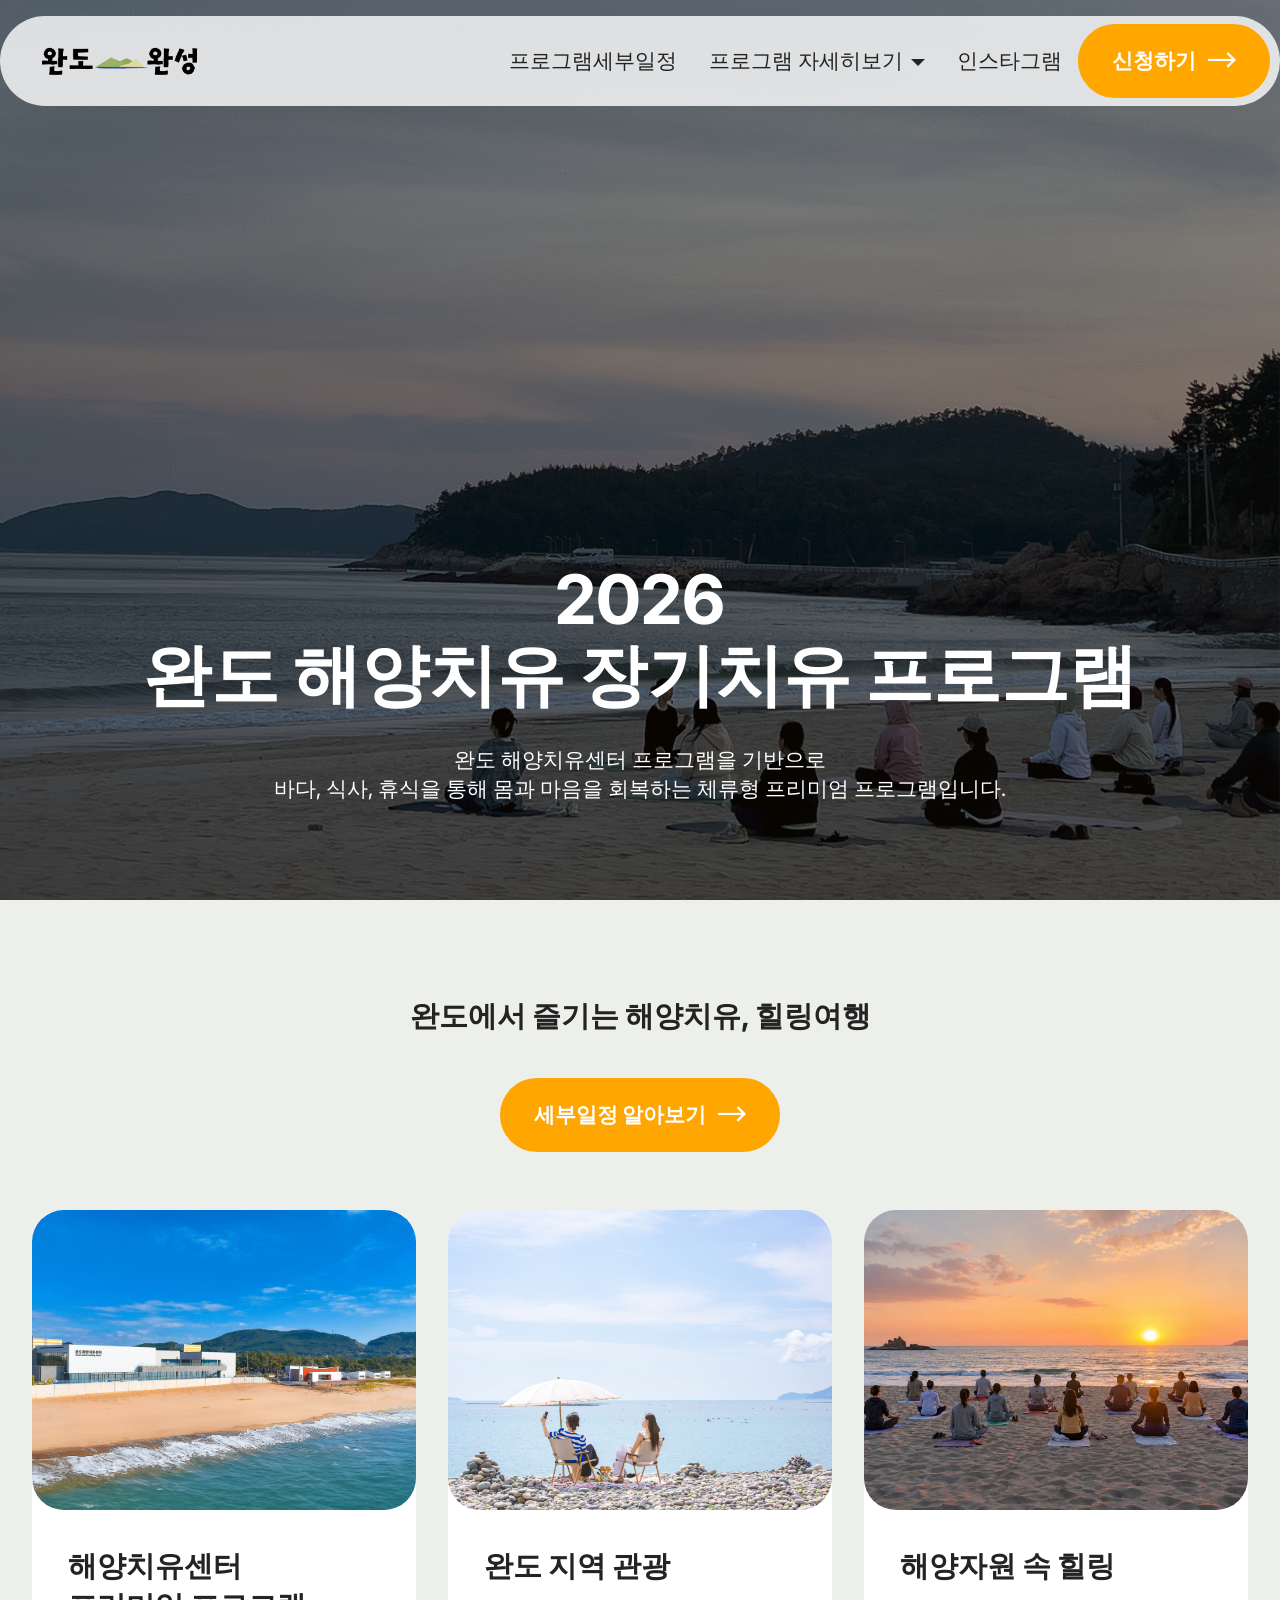
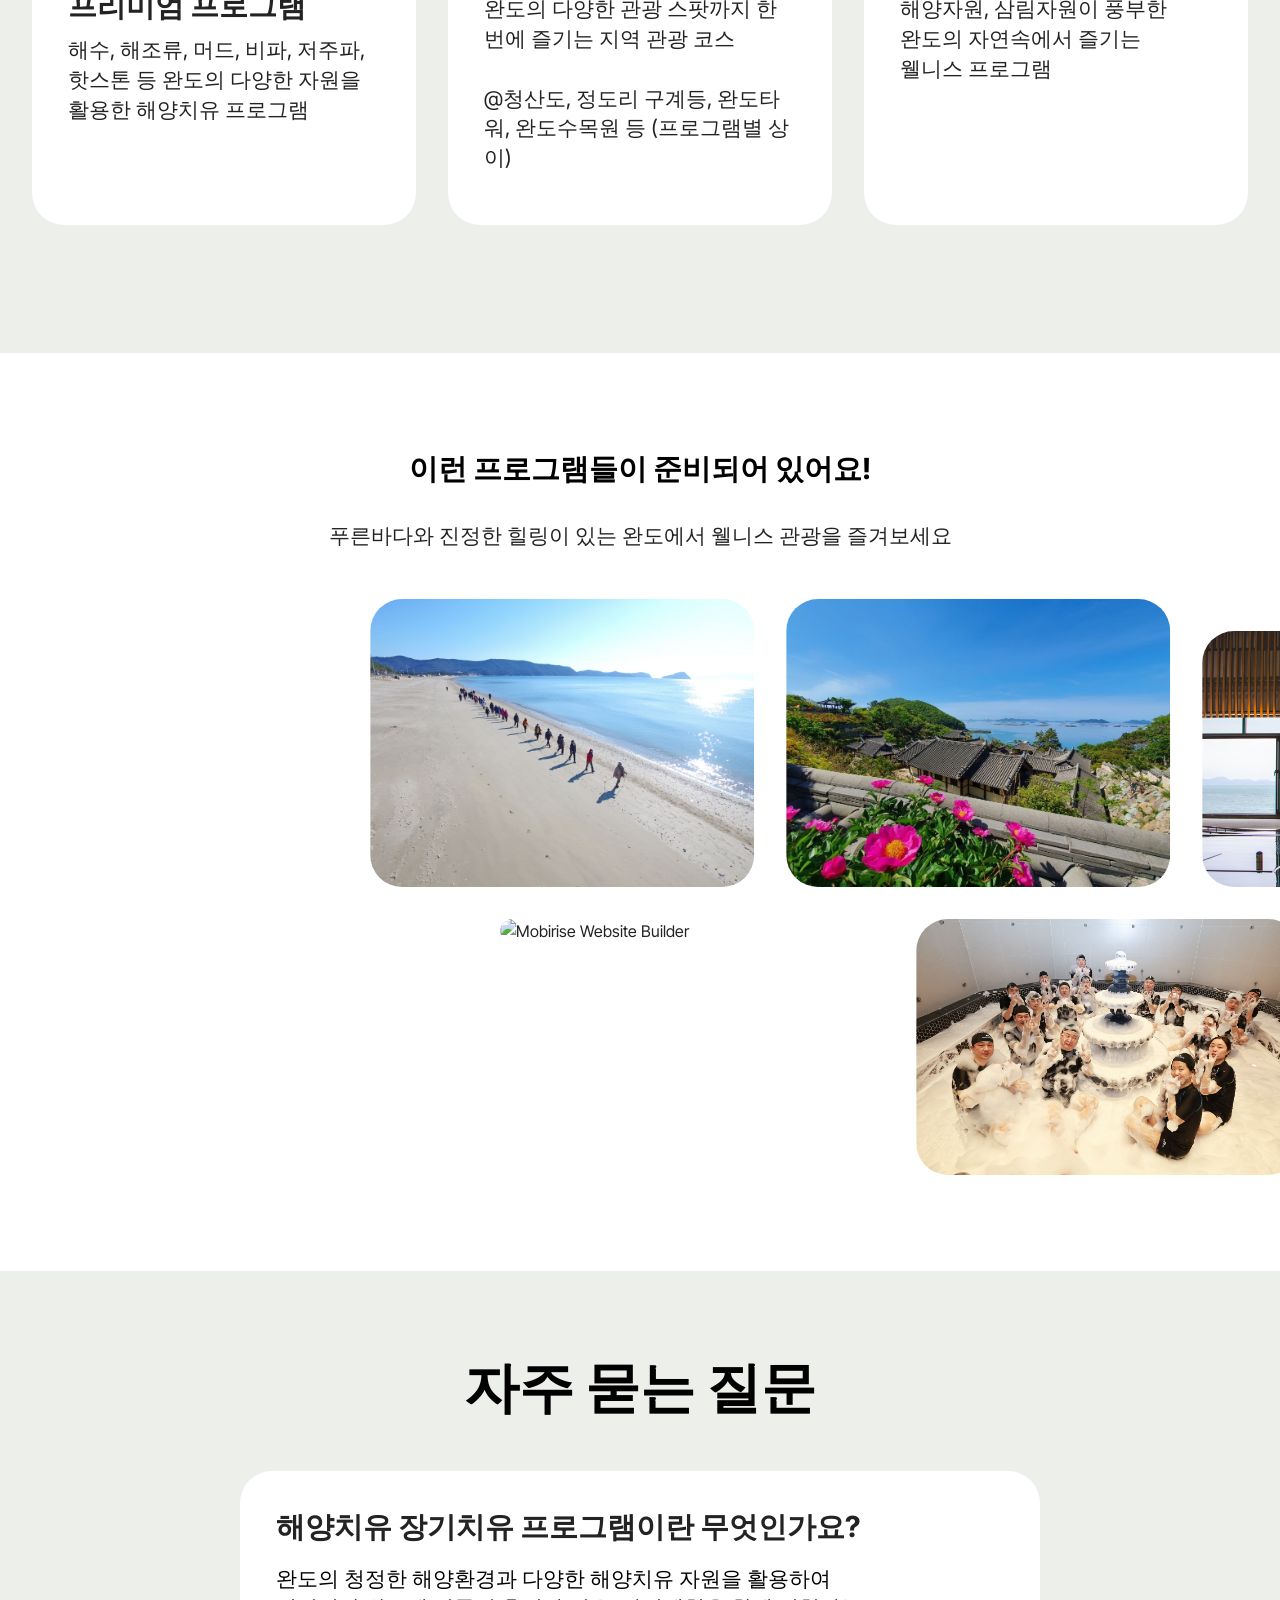
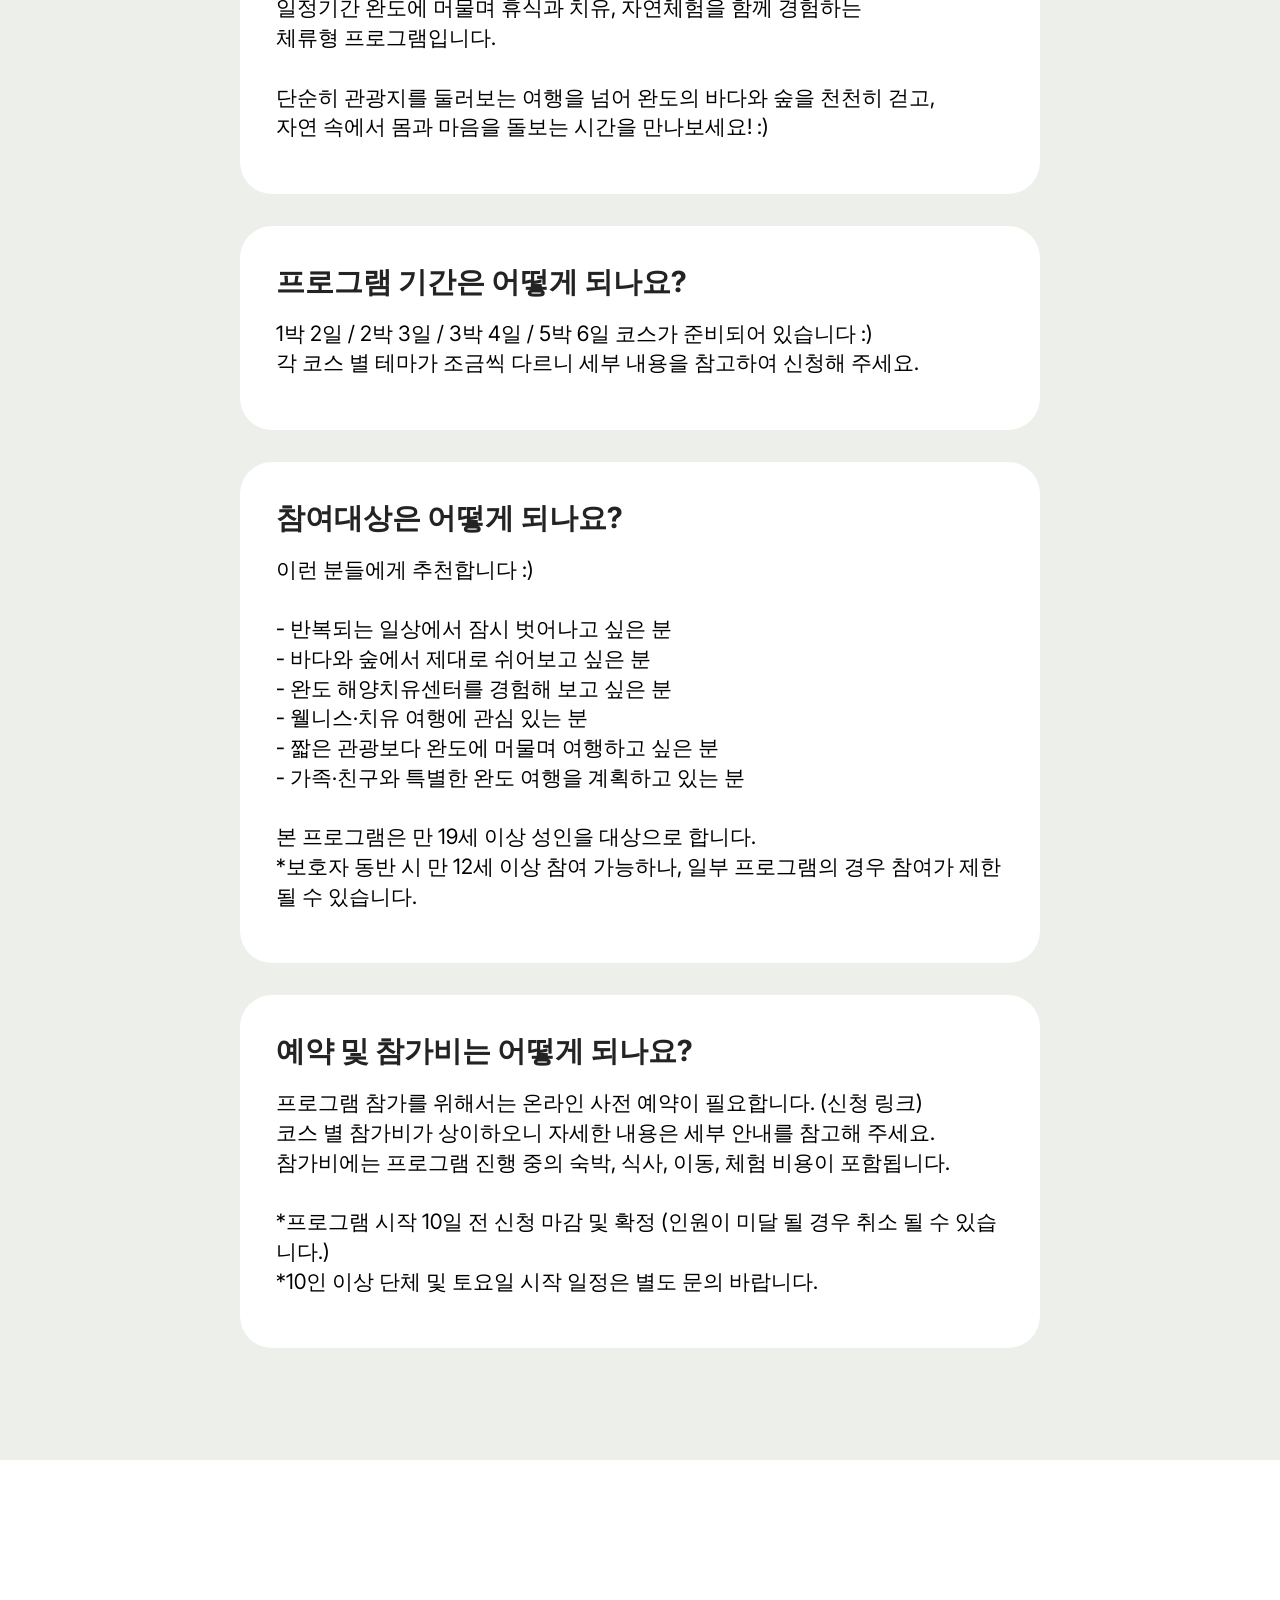
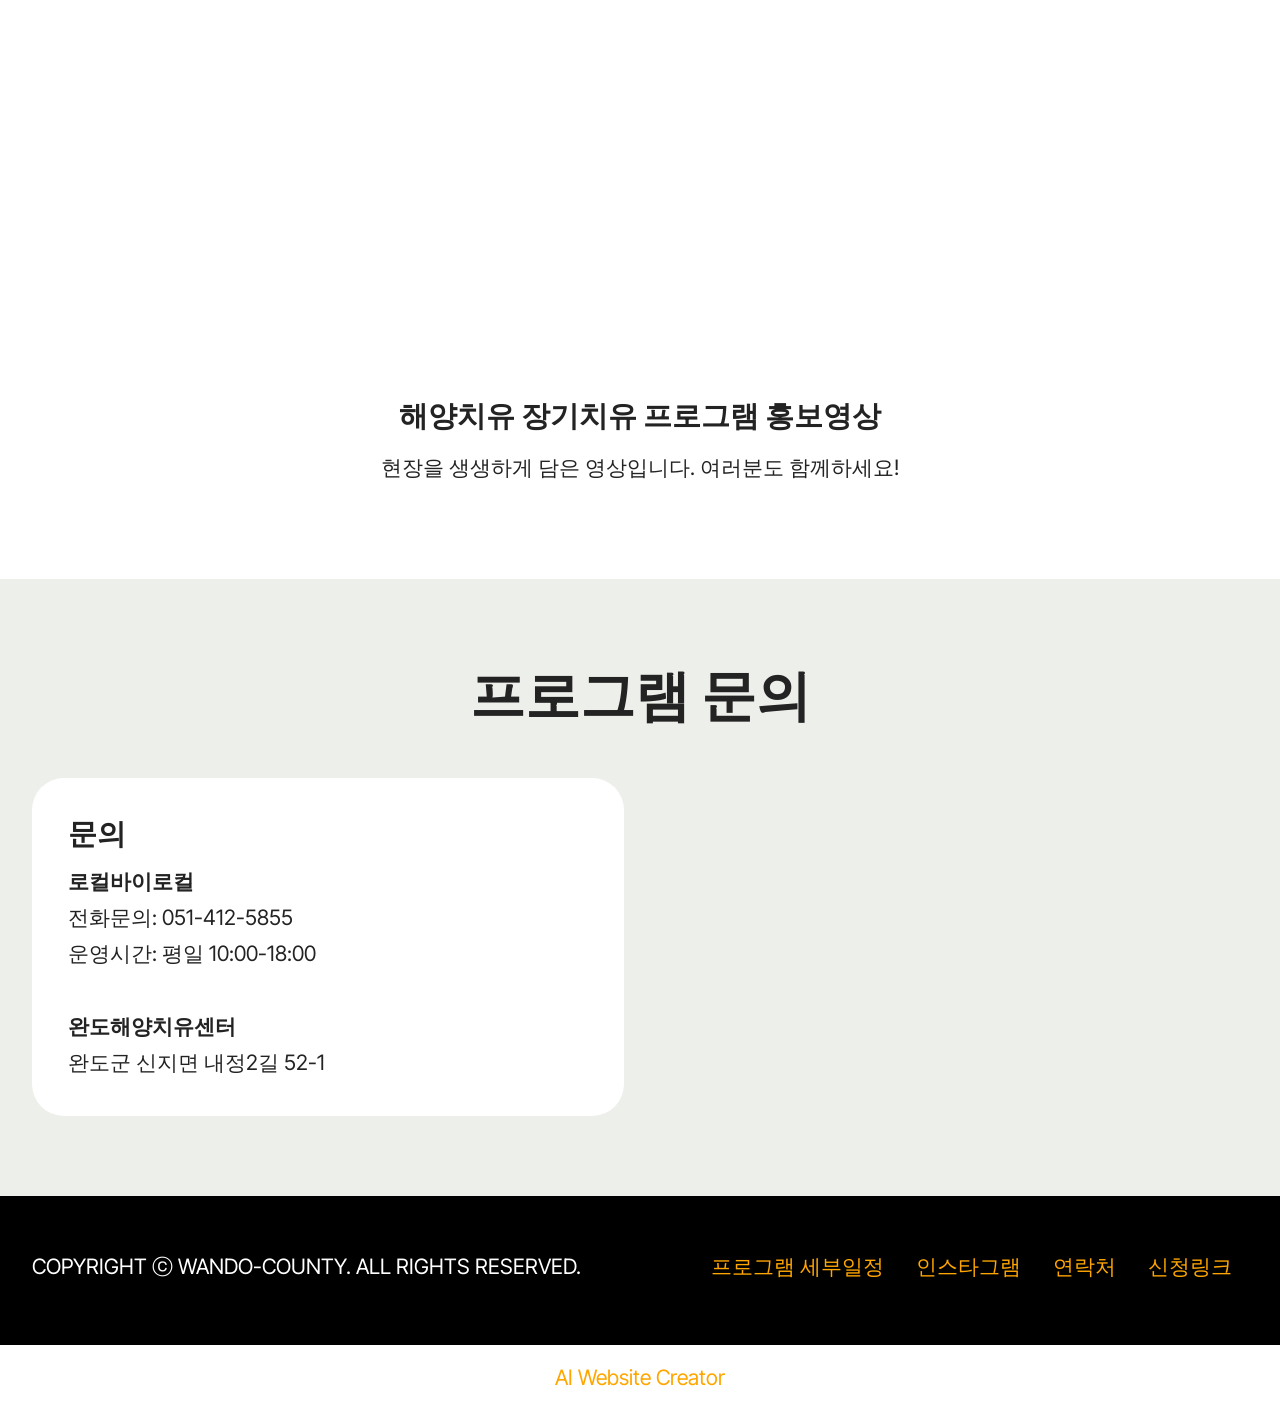
==== index.html @ 07e989cf "ver6_0914 analytics_02" ====
<!DOCTYPE html>
<html  >
<head>
  <!-- Site made with Mobirise Website Builder v6.1.12, https://mobirise.com -->
  <meta charset="UTF-8">
  <meta http-equiv="X-UA-Compatible" content="IE=edge">
  <meta name="generator" content="Mobirise v6.1.12, mobirise.com">
  <meta name="viewport" content="width=device-width, initial-scale=1, minimum-scale=1">
  <link rel="shortcut icon" href="assets/images/4.png" type="image/x-icon">
  <meta name="description" content="">
  
  
  <title>2026 완도 해양치유 장기치유 프로그램</title>
  <link rel="stylesheet" href="assets/web/assets/mobirise-icons2/mobirise2.css">
  <link rel="stylesheet" href="assets/bootstrap/css/bootstrap.min.css">
  <link rel="stylesheet" href="assets/parallax/jarallax.css">
  <link rel="stylesheet" href="assets/dropdown/css/style.css">
  <link rel="stylesheet" href="assets/theme/css/style.css">
  <link rel="preload" href="https://fonts.googleapis.com/css?family=Inter+Tight:100,200,300,400,500,600,700,800,900,100i,200i,300i,400i,500i,600i,700i,800i,900i&display=swap" as="style" onload="this.onload=null;this.rel='stylesheet'">
  <noscript><link rel="stylesheet" href="https://fonts.googleapis.com/css?family=Inter+Tight:100,200,300,400,500,600,700,800,900,100i,200i,300i,400i,500i,600i,700i,800i,900i&display=swap"></noscript>
  <link rel="preload" as="style" href="assets/mobirise/css/mbr-additional.css?v=n8rTBZ"><link rel="stylesheet" href="assets/mobirise/css/mbr-additional.css?v=n8rTBZ" type="text/css">

  
  
  
</head>
<body>

<!-- Analytics -->
<!-- Google tag (gtag.js) -->
<script async src="https://www.googletagmanager.com/gtag/js?id=G-3G2KVG9FHQ"></script>
<script>
  window.dataLayer = window.dataLayer || [];
  function gtag(){dataLayer.push(arguments);}
  gtag('js', new Date());

  gtag('config', 'G-3G2KVG9FHQ');
</script>
<!-- /Analytics -->


  
  <section data-bs-version="5.1" class="menu menu1 cid-vuMiGicJaB" once="menu" id="menu01-7">
	

	<nav class="navbar navbar-dropdown navbar-fixed-top navbar-expand-lg">
		<div class="container">
			<div class="navbar-brand">
				<span class="navbar-logo">
					<a href="index.html">
						<img src="assets/images/1.png" alt="Mobirise Website Builder" style="height: 2rem;">
					</a>
				</span>
				
			</div>
			<button class="navbar-toggler" type="button" data-toggle="collapse" data-bs-toggle="collapse" data-target="#navbarSupportedContent" data-bs-target="#navbarSupportedContent" aria-controls="navbarNavAltMarkup" aria-expanded="false" aria-label="Toggle navigation">
				<div class="hamburger">
					<span></span>
					<span></span>
					<span></span>
					<span></span>
				</div>
			</button>
			<div class="collapse navbar-collapse" id="navbarSupportedContent">
				<ul class="navbar-nav nav-dropdown" data-app-modern-menu="true"><li class="nav-item">
						<a class="nav-link link text-black text-primary display-4" href="page1.html">프로그램세부일정</a>
					</li><li class="nav-item dropdown"><a class="nav-link link text-black text-primary dropdown-toggle show display-4" href="https://balsam-tablecloth-50e.notion.site/d4c113ba708882dabb6881878abc5af6" target="_blank" aria-expanded="true" data-toggle="dropdown-submenu" data-bs-toggle="dropdown" data-bs-auto-close="outside">프로그램 자세히보기</a><div class="dropdown-menu show" aria-labelledby="dropdown-205" data-bs-popper="none"><a class="text-black text-primary dropdown-item display-4" href="page2.html">해양치유센터 프리미엄 프로그램</a><a class="text-black text-primary show dropdown-item display-4" href="page3.html">완도 지역관광</a><a class="text-black text-primary dropdown-item display-4" href="page4.html">숙소와 식사</a></div></li><li class="nav-item">
						<a class="nav-link link text-black text-primary display-4" href="https://www.instagram.com/wd_marine_healing" aria-expanded="false">인스타그램</a>
					</li></ul>
				
				<div class="navbar-buttons mbr-section-btn"><a class="btn btn-primary display-4" href="https://balsam-tablecloth-50e.notion.site/ea5113ba7088824f871581fcfedc8f64?pvs=143" target="_blank"><span class="mobi-mbri mobi-mbri-right mbr-iconfont mbr-iconfont-btn"></span> 신청하기&nbsp;</a></div>
			</div>
		</div>
	</nav>
</section>

<section data-bs-version="5.1" class="header16 cid-vuMhRKDKJ9 mbr-fullscreen mbr-parallax-background" id="header17-1">
  
  <div class="mbr-overlay" style="opacity: 0.5; background-color: rgb(0, 0, 0);"></div>
  <div class="container-fluid">
    <div class="row">
      <div class="content-wrap col-12 col-md-12">
        <h2 class="mbr-section-title mbr-fonts-style mbr-white mb-4 display-1"><strong><br></strong><strong>2026</strong><br><strong>완도 해양치유 장기치유 프로그램</strong></h2>
        
        <p class="mbr-fonts-style mbr-text mbr-white mb-4 display-7">완도 해양치유센터 프로그램을 기반으로<br>바다, 식사, 휴식을 통해 몸과 마음을 회복하는 체류형 프리미엄 프로그램입니다.</p>
        
      </div>
    </div>
  </div>
</section>

<section data-bs-version="5.1" class="features6 start cid-vuMhYY1y96" id="features06-3">
	
	
	<div class="container">
		<div class="row justify-content-center">
			<div class="col-12 content-head">
				<div class="mbr-section-head mb-5">
					<h4 class="mbr-section-title mbr-fonts-style align-center mb-0 display-5"><strong>완도에서 즐기는 해양치유, 힐링여행</strong></h4>
					
					<div class="mbr-section-btn item-footer mt-4"><a href="page1.html" class="btn item-btn btn-primary display-7"><span class="mobi-mbri mobi-mbri-right mbr-iconfont mbr-iconfont-btn"></span>세부일정 알아보기&nbsp;</a></div>
				</div>
			</div>
		</div>
		<div class="row">
			<div class="item features-image col-12 col-md-6 col-lg-4 active">
				<div class="item-wrapper">
					<div class="item-img">
						<img src="assets/images/0.jpeg" alt="Mobirise Website Builder">
					</div>
					<div class="item-content">
						<h5 class="item-title mbr-fonts-style display-5"><strong>해양치유센터</strong><br><strong>프리미엄 프로그램</strong></h5>
						<p class="mbr-text mbr-fonts-style display-7">해수, 해조류, 머드, 비파, 저주파, 핫스톤 등 완도의 다양한 자원을 활용한 해양치유 프로그램</p>
						
					</div>
				</div>
			</div>
			<div class="item features-image col-12 col-md-6 col-lg-4">
				<div class="item-wrapper">
					<div class="item-img">
						<img src="assets/images/7.jpg" alt="Mobirise Website Builder" data-slide-to="1" data-bs-slide-to="1">
					</div>
					<div class="item-content">
						<h5 class="item-title mbr-fonts-style display-5">
							<strong>완도 지역 관광</strong></h5>
						<p class="mbr-text mbr-fonts-style display-7">완도의 다양한 관광 스팟까지 한번에 즐기는 지역 관광 코스<br><br>@청산도, 정도리 구계등, 완도타워, 완도수목원 등&nbsp;(프로그램별 상이)<br>
						</p>
						
					</div>
				</div>
			</div><div class="item features-image col-12 col-md-6 col-lg-4">
				<div class="item-wrapper">
					<div class="item-img">
						<img src="assets/images/2.png" alt="Mobirise Website Builder" data-slide-to="2" data-bs-slide-to="2">
					</div>
					<div class="item-content">
						<h5 class="item-title mbr-fonts-style display-5">
							<strong>해양자원 속 힐링</strong></h5>
						<p class="mbr-text mbr-fonts-style display-7">해양자원, 삼림자원이 풍부한<br>완도의 자연속에서 즐기는<br>웰니스 프로그램</p>
						
					</div>
				</div>
			</div>
			
		</div>
	</div>
</section>

<section data-bs-version="5.1" class="gallery4 cid-vuMi74RZam" id="gallery04-4">
  
  
  <div class="container-fluid gallery-wrapper">
    <div class="row justify-content-center">
      <div class="col-12 content-head">
        <div class="mbr-section-head mb-5">
          <h4 class="mbr-section-title mbr-fonts-style align-center mb-0 display-5">
            <strong>이런 프로그램들이 준비되어 있어요!</strong></h4>
          <h5 class="mbr-section-subtitle mbr-fonts-style align-center mb-0 mt-4 display-7">푸른바다와 진정한 힐링이 있는 완도에서 웰니스 관광을 즐겨보세요</h5>
        </div>
      </div>
    </div>
    <div class="grid-container">
      <div class="grid-container-1" style="transform: translate3d(-200px, 0px, 0px);">
        <div class="grid-item">
          <img src="assets/images/01-copy.jpg" alt="Mobirise Website Builder">
        </div>
        <div class="grid-item">
          <img src="assets/images/1.jpg" alt="Mobirise Website Builder">
        </div>
        <div class="grid-item">
          <img src="assets/images/5.jpg" alt="Mobirise Website Builder">
        </div>
        <div class="grid-item">
          <img src="assets/images/0.jpg" alt="Mobirise Website Builder">
        </div>
      </div>
      <div class="grid-container-2" style="transform: translate3d(-70px, 0px, 0px);">
        <div class="grid-item">
          <img src="assets/images/7-.jpg" alt="Mobirise Website Builder">
        </div>
        <div class="grid-item">
          <img src="assets/images/1-.jpg" alt="Mobirise Website Builder">
        </div>
        <div class="grid-item">
          <img src="assets/images/6.jpg" alt="Mobirise Website Builder">
        </div>
        <div class="grid-item">
          <img src="assets/images/8.jpg" alt="Mobirise Website Builder">
        </div>
      </div>
    </div>
  </div>
</section>

<section data-bs-version="5.1" class="list05 cid-vuMifQXNv9" id="list05-6">
    
    <div class="container">
        <div class="col-12 mb-5 content-head">
            <h3 class="mbr-section-title mbr-fonts-style align-center mb-0 display-2">
                <strong>자주 묻는 질문</strong></h3>
            
        </div>
        <div class="row justify-content-center ">
            <div class="col-12 col-lg-8">
                <div class="item features-without-image col-12 active">
                    <div class="item-wrapper">
                        <h5 class="mbr-card-title mbr-fonts-style mt-0 mb-3 display-5">
                            <strong>해양치유 장기치유 프로그램이란 무엇인가요?</strong></h5>
                        <p class="mbr-text mbr-fonts-style mt-0 mb-3 display-7">완도의 청정한 해양환경과 다양한 해양치유 자원을 활용하여<br>일정기간 완도에 머물며 휴식과 치유, 자연체험을 함께 경험하는<br>체류형 프로그램입니다.
<br>
<br>단순히 관광지를 둘러보는 여행을 넘어 완도의 바다와 숲을 천천히 걷고,
<br>자연 속에서 몸과 마음을 돌보는 시간을 만나보세요! :)</p>
                    </div>
                </div><div class="item features-without-image col-12 active">
                    <div class="item-wrapper">
                        <h5 class="mbr-card-title mbr-fonts-style mt-0 mb-3 display-5">
                            <strong>프로그램 기간은 어떻게 되나요?</strong></h5>
                        <p class="mbr-text mbr-fonts-style mt-0 mb-3 display-7">
                            1박 2일 / 2박 3일 / 3박 4일 / 5박 6일 코스가 준비되어 있습니다 :)<br>각 코스 별 테마가 조금씩 다르니 세부 내용을 참고하여 신청해 주세요.</p>
                    </div>
                </div>
                <div class="item features-without-image col-12">
                    <div class="item-wrapper">
                        <h5 class="mbr-card-title mbr-fonts-style mt-0 mb-3 display-5">
                            <strong>참여대상은 어떻게 되나요?</strong></h5>
                        <p class="mbr-text mbr-fonts-style mt-0 mb-3 display-7">이런 분들에게 추천합니다 :)<br><br>- 반복되는 일상에서 잠시 벗어나고 싶은 분
<br>- 바다와 숲에서 제대로 쉬어보고 싶은 분
<br>- 완도 해양치유센터를 경험해 보고 싶은 분
<br>- 웰니스·치유 여행에 관심 있는 분
<br>- 짧은 관광보다 완도에 머물며 여행하고 싶은 분
<br>- 가족·친구와 특별한 완도 여행을 계획하고 있는 분<br><br>본 프로그램은 만 19세 이상 성인을 대상으로 합니다.
<br>*보호자 동반 시 만 12세 이상 참여 가능하나, 일부 프로그램의 경우 참여가 제한될 수 있습니다.</p>
                    </div>
                </div>
                <div class="item features-without-image col-12">
                    <div class="item-wrapper">
                        <h5 class="mbr-card-title mbr-fonts-style mt-0 mb-3 display-5">
                            <strong>예약 및 참가비는 어떻게 되나요?</strong></h5>
                        <p class="mbr-text mbr-fonts-style mt-0 mb-3 display-7">프로그램 참가를 위해서는 온라인 사전 예약이 필요합니다. (신청 링크)<br>코스 별 참가비가 상이하오니 자세한 내용은 세부 안내를 참고해 주세요.<br>
참가비에는 프로그램 진행 중의 숙박, 식사, 이동, 체험 비용이 포함됩니다.<br>
<br>*프로그램 시작 10일 전 신청 마감 및 확정 (인원이 미달 될 경우 취소 될 수 있습니다.)
<br>*10인 이상 단체 및 토요일 시작 일정은 별도 문의 바랍니다.</p>
                    </div>
                </div>
            </div>
        </div>
    </div>
</section>

<section data-bs-version="5.1" class="video02 cid-vuO4S1rPu3" id="video02-f">
  

  
  

  <div class="container">
    <div class="row justify-content-center">
      <div class="mbr-figure col-12 mb-5 col-md-7"><iframe class="mbr-embedded-video" src="https://www.youtube.com/embed/fKdoGPMeVyQ?rel=0&amp;amp;mute=1&amp;showinfo=0&amp;autoplay=1&amp;loop=1&amp;playlist=fKdoGPMeVyQ" width="1280" height="720" frameborder="0" allowfullscreen></iframe></div>
    </div>
    <div class="row justify-content-center">
      <div class="col-12 content-text">
        <h4 class="mbr-description mbr-fonts-style mb-3 align-center display-5"><strong>해양치유 장기치유 프로그램 홍보영상</strong></h4>
        <p class="mbr-description mbr-fonts-style mb-0 align-center display-7">현장을 생생하게 담은 영상입니다. 여러분도 함께하세요!</p>
      </div>
    </div>
  </div>
</section>

<section data-bs-version="5.1" class="contacts02 map1 cid-vuMiaH2l2W" id="contacts02-5">

    

    
    <div class="container">
        <div class="row justify-content-center">
            <div class="col-12 content-head">
                <div class="mbr-section-head mb-5">
                    <h3 class="mbr-section-title mbr-fonts-style align-center mb-0 display-2">
                        <strong>프로그램 문의</strong></h3>
                    
                </div>
            </div>
        </div>
        <div class="row justify-content-center">
            <div class="card col-12 col-md-12 col-lg-6">
                <div class="card-wrapper">
                    <div class="text-wrapper">
                        <h5 class="cardTitle mbr-fonts-style mb-2 display-5"><strong>문의</strong></h5>
                        <ul class="list mbr-fonts-style display-7">
                            <li class="mbr-text item-wrap"><strong>로컬바이로컬</strong></li><li class="mbr-text item-wrap">전화문의: 051-412-5855</li><li class="mbr-text item-wrap">운영시간: 평일 10:00-18:00</li>
                            <li class="mbr-text item-wrap"><br></li>
                            <li class="mbr-text item-wrap"><strong>완도해양치유센터</strong></li>
                            <li class="mbr-text item-wrap">완도군 신지면 내정2길 52-1</li>
                        </ul>
                    </div>
                </div>
            </div>
            <div class="map-wrapper col-md-12 col-lg-6">
                <div class="google-map"><iframe frameborder="0" style="border:0" src="https://www.google.com/maps/embed?pb=!1m5!3m3!1m2!1s0x3572ef80bc4e39bd%3A0x8daec525751449de!2z7JmE64-E7ZW07JaR7LmY7Jyg7IS87YSw!5e0!3m2!1sko!2skr!4v1789009779674!5m2!1sko!2skr" allowfullscreen=""></iframe></div>
            </div>
        </div>
    </div>
</section>

<section data-bs-version="5.1" class="footer2 cid-vuMF1En0Py" once="footers" id="footer02-e">
    

    
    

    <div class="container">
        <div class="row">
            <div class="col-12 col-lg-6 center mt-2 mb-3">
                <p class="mbr-fonts-style copyright mb-0 display-7">
                    COPYRIGHT ⓒ WANDO-COUNTY. ALL RIGHTS RESERVED.
                </p>
            </div>
            <div class="col-12 col-lg-6 center">
                <div class="row-links mt-2 mb-3">
                    <ul class="row-links-soc">
                        
                        
                        
                        
                    <li class="row-links-soc-item mbr-fonts-style display-7"><a href="page1.html" class="text-primary">프로그램 세부일정</a></li><li class="row-links-soc-item mbr-fonts-style display-7"><a href="https://www.instagram.com/wd_marine_healing" class="text-primary" target="_blank">인스타그램</a></li><li class="row-links-soc-item mbr-fonts-style display-7"><a href="tel:051-412-5855" class="text-primary">연락처</a></li><li class="row-links-soc-item mbr-fonts-style display-7"><a href="https://balsam-tablecloth-50e.notion.site/ea5113ba7088824f871581fcfedc8f64?pvs=143" class="text-primary">신청링크</a></li></ul>
                </div>
            </div>
        </div>
    </div>
</section><section class="display-7" style="padding: 0;align-items: center;justify-content: center;flex-wrap: wrap;    align-content: center;display: flex;position: relative;height: 4rem;"><a href="https://mobiri.se/5114233" style="flex: 1 1;height: 4rem;position: absolute;width: 100%;z-index: 1;"><img alt="" style="height: 4rem;" src="[data-uri]"></a><p style="margin: 0;text-align: center;" class="display-7">&#8204;</p><a style="z-index:1" href="https://mobirise.com/builder/ai-website-creator.html">AI Website Creator</a></section><script src="assets/bootstrap/js/bootstrap.bundle.min.js"></script>  <script src="assets/parallax/jarallax.js"></script>  <script src="assets/smoothscroll/smooth-scroll.js"></script>  <script src="assets/ytplayer/index.js"></script>  <script src="assets/dropdown/js/navbar-dropdown.js"></script>  <script src="assets/scrollgallery/scroll-gallery.js"></script>  <script src="assets/playervimeo/vimeo_player.js"></script>  <script src="assets/theme/js/script.js"></script>  
  
  
</body>
</html>
---- assets/web/assets/mobirise-icons2/mobirise2.css ----
@font-face {
  font-family: 'Moririse2';
  font-display: swap;
  src:  url('mobirise2.eot?f2bix4');
  src:  url('mobirise2.eot?f2bix4#iefix') format('embedded-opentype'),
    url('mobirise2.woff2?f2bix4') format('woff2'),
    url('mobirise2.woff?f2bix4') format('woff'),
    url('mobirise2.ttf?f2bix4') format('truetype'),
    url('mobirise2.svg?f2bix4#mobirise2') format('svg');
  font-weight: normal;
  font-style: normal;
}

[class^="mobi-"], [class*=" mobi-"] {
  /* use !important to prevent issues with browser extensions that change fonts */
  font-family: 'Moririse2' !important;
  speak: none;
  font-style: normal;
  font-weight: normal;
  font-variant: normal;
  text-transform: none;
  line-height: 1;

  /* Better Font Rendering =========== */
  -webkit-font-smoothing: antialiased;
  -moz-osx-font-smoothing: grayscale;
}

.mobi-mbri-add-submenu:before {
  content: "\e900";
}
.mobi-mbri-alert:before {
  content: "\e901";
}
.mobi-mbri-align-center:before {
  content: "\e902";
}
.mobi-mbri-align-justify:before {
  content: "\e903";
}
.mobi-mbri-align-left:before {
  content: "\e904";
}
.mobi-mbri-align-right:before {
  content: "\e905";
}
.mobi-mbri-android:before {
  content: "\e906";
}
.mobi-mbri-apple:before {
  content: "\e907";
}
.mobi-mbri-arrow-down:before {
  content: "\e908";
}
.mobi-mbri-arrow-next:before {
  content: "\e909";
}
.mobi-mbri-arrow-prev:before {
  content: "\e90a";
}
.mobi-mbri-arrow-up:before {
  content: "\e90b";
}
.mobi-mbri-bold:before {
  content: "\e90c";
}
.mobi-mbri-bookmark:before {
  content: "\e90d";
}
.mobi-mbri-bootstrap:before {
  content: "\e90e";
}
.mobi-mbri-briefcase:before {
  content: "\e90f";
}
.mobi-mbri-browse:before {
  content: "\e910";
}
.mobi-mbri-bulleted-list:before {
  content: "\e911";
}
.mobi-mbri-calendar:before {
  content: "\e912";
}
.mobi-mbri-camera:before {
  content: "\e913";
}
.mobi-mbri-cart-add:before {
  content: "\e914";
}
.mobi-mbri-cart-full:before {
  content: "\e915";
}
.mobi-mbri-cash:before {
  content: "\e916";
}
.mobi-mbri-change-style:before {
  content: "\e917";
}
.mobi-mbri-chat:before {
  content: "\e918";
}
.mobi-mbri-clock:before {
  content: "\e919";
}
.mobi-mbri-close:before {
  content: "\e91a";
}
.mobi-mbri-cloud:before {
  content: "\e91b";
}
.mobi-mbri-code:before {
  content: "\e91c";
}
.mobi-mbri-contact-form:before {
  content: "\e91d";
}
.mobi-mbri-credit-card:before {
  content: "\e91e";
}
.mobi-mbri-cursor-click:before {
  content: "\e91f";
}
.mobi-mbri-cust-feedback:before {
  content: "\e920";
}
.mobi-mbri-database:before {
  content: "\e921";
}
.mobi-mbri-delivery:before {
  content: "\e922";
}
.mobi-mbri-desktop:before {
  content: "\e923";
}
.mobi-mbri-devices:before {
  content: "\e924";
}
.mobi-mbri-down:before {
  content: "\e925";
}
.mobi-mbri-download-2:before {
  content: "\e926";
}
.mobi-mbri-download:before {
  content: "\e927";
}
.mobi-mbri-drag-n-drop-2:before {
  content: "\e928";
}
.mobi-mbri-drag-n-drop:before {
  content: "\e929";
}
.mobi-mbri-edit-2:before {
  content: "\e92a";
}
.mobi-mbri-edit:before {
  content: "\e92b";
}
.mobi-mbri-error:before {
  content: "\e92c";
}
.mobi-mbri-extension:before {
  content: "\e92d";
}
.mobi-mbri-features:before {
  content: "\e92e";
}
.mobi-mbri-file:before {
  content: "\e92f";
}
.mobi-mbri-flag:before {
  content: "\e930";
}
.mobi-mbri-folder:before {
  content: "\e931";
}
.mobi-mbri-gift:before {
  content: "\e932";
}
.mobi-mbri-github:before {
  content: "\e933";
}
.mobi-mbri-globe-2:before {
  content: "\e934";
}
.mobi-mbri-globe:before {
  content: "\e935";
}
.mobi-mbri-growing-chart:before {
  content: "\e936";
}
.mobi-mbri-hearth:before {
  content: "\e937";
}
.mobi-mbri-help:before {
  content: "\e938";
}
.mobi-mbri-home:before {
  content: "\e939";
}
.mobi-mbri-hot-cup:before {
  content: "\e93a";
}
.mobi-mbri-idea:before {
  content: "\e93b";
}
.mobi-mbri-image-gallery:before {
  content: "\e93c";
}
.mobi-mbri-image-slider:before {
  content: "\e93d";
}
.mobi-mbri-info:before {
  content: "\e93e";
}
.mobi-mbri-italic:before {
  content: "\e93f";
}
.mobi-mbri-key:before {
  content: "\e940";
}
.mobi-mbri-laptop:before {
  content: "\e941";
}
.mobi-mbri-layers:before {
  content: "\e942";
}
.mobi-mbri-left-right:before {
  content: "\e943";
}
.mobi-mbri-left:before {
  content: "\e944";
}
.mobi-mbri-letter:before {
  content: "\e945";
}
.mobi-mbri-like:before {
  content: "\e946";
}
.mobi-mbri-link:before {
  content: "\e947";
}
.mobi-mbri-lock:before {
  content: "\e948";
}
.mobi-mbri-login:before {
  content: "\e949";
}
.mobi-mbri-logout:before {
  content: "\e94a";
}
.mobi-mbri-magic-stick:before {
  content: "\e94b";
}
.mobi-mbri-map-pin:before {
  content: "\e94c";
}
.mobi-mbri-menu:before {
  content: "\e94d";
}
.mobi-mbri-mobile-2:before {
  content: "\e94e";
}
.mobi-mbri-mobile-horizontal:before {
  content: "\e94f";
}
.mobi-mbri-mobile:before {
  content: "\e950";
}
.mobi-mbri-mobirise:before {
  content: "\e951";
}
.mobi-mbri-more-horizontal:before {
  content: "\e952";
}
.mobi-mbri-more-vertical:before {
  content: "\e953";
}
.mobi-mbri-music:before {
  content: "\e954";
}
.mobi-mbri-new-file:before {
  content: "\e955";
}
.mobi-mbri-numbered-list:before {
  content: "\e956";
}
.mobi-mbri-opened-folder:before {
  content: "\e957";
}
.mobi-mbri-pages:before {
  content: "\e958";
}
.mobi-mbri-paper-plane:before {
  content: "\e959";
}
.mobi-mbri-paperclip:before {
  content: "\e95a";
}
.mobi-mbri-phone:before {
  content: "\e95b";
}
.mobi-mbri-photo:before {
  content: "\e95c";
}
.mobi-mbri-photos:before {
  content: "\e95d";
}
.mobi-mbri-pin:before {
  content: "\e95e";
}
.mobi-mbri-play:before {
  content: "\e95f";
}
.mobi-mbri-plus:before {
  content: "\e960";
}
.mobi-mbri-preview:before {
  content: "\e961";
}
.mobi-mbri-print:before {
  content: "\e962";
}
.mobi-mbri-protect:before {
  content: "\e963";
}
.mobi-mbri-question:before {
  content: "\e964";
}
.mobi-mbri-quote-left:before {
  content: "\e965";
}
.mobi-mbri-quote-right:before {
  content: "\e966";
}
.mobi-mbri-redo:before {
  content: "\e967";
}
.mobi-mbri-refresh:before {
  content: "\e968";
}
.mobi-mbri-responsive-2:before {
  content: "\e969";
}
.mobi-mbri-responsive:before {
  content: "\e96a";
}
.mobi-mbri-right:before {
  content: "\e96b";
}
.mobi-mbri-rocket:before {
  content: "\e96c";
}
.mobi-mbri-sad-face:before {
  content: "\e96d";
}
.mobi-mbri-sale:before {
  content: "\e96e";
}
.mobi-mbri-save:before {
  content: "\e96f";
}
.mobi-mbri-search:before {
  content: "\e970";
}
.mobi-mbri-setting-2:before {
  content: "\e971";
}
.mobi-mbri-setting-3:before {
  content: "\e972";
}
.mobi-mbri-setting:before {
  content: "\e973";
}
.mobi-mbri-share:before {
  content: "\e974";
}
.mobi-mbri-shopping-bag:before {
  content: "\e975";
}
.mobi-mbri-shopping-basket:before {
  content: "\e976";
}
.mobi-mbri-shopping-cart:before {
  content: "\e977";
}
.mobi-mbri-sites:before {
  content: "\e978";
}
.mobi-mbri-smile-face:before {
  content: "\e979";
}
.mobi-mbri-speed:before {
  content: "\e97a";
}
.mobi-mbri-star:before {
  content: "\e97b";
}
.mobi-mbri-success:before {
  content: "\e97c";
}
.mobi-mbri-sun:before {
  content: "\e97d";
}
.mobi-mbri-sun2:before {
  content: "\e97e";
}
.mobi-mbri-tablet-vertical:before {
  content: "\e97f";
}
.mobi-mbri-tablet:before {
  content: "\e980";
}
.mobi-mbri-target:before {
  content: "\e981";
}
.mobi-mbri-timer:before {
  content: "\e982";
}
.mobi-mbri-to-ftp:before {
  content: "\e983";
}
.mobi-mbri-to-local-drive:before {
  content: "\e984";
}
.mobi-mbri-touch-swipe:before {
  content: "\e985";
}
.mobi-mbri-touch:before {
  content: "\e986";
}
.mobi-mbri-trash:before {
  content: "\e987";
}
.mobi-mbri-underline:before {
  content: "\e988";
}
.mobi-mbri-undo:before {
  content: "\e989";
}
.mobi-mbri-unlink:before {
  content: "\e98a";
}
.mobi-mbri-unlock:before {
  content: "\e98b";
}
.mobi-mbri-up-down:before {
  content: "\e98c";
}
.mobi-mbri-up:before {
  content: "\e98d";
}
.mobi-mbri-update:before {
  content: "\e98e";
}
.mobi-mbri-upload-2:before {
  content: "\e98f";
}
.mobi-mbri-upload:before {
  content: "\e990";
}
.mobi-mbri-user-2:before {
  content: "\e991";
}
.mobi-mbri-user:before {
  content: "\e992";
}
.mobi-mbri-users:before {
  content: "\e993";
}
.mobi-mbri-video-play:before {
  content: "\e994";
}
.mobi-mbri-video:before {
  content: "\e995";
}
.mobi-mbri-watch:before {
  content: "\e996";
}
.mobi-mbri-website-theme-2:before {
  content: "\e997";
}
.mobi-mbri-website-theme:before {
  content: "\e998";
}
.mobi-mbri-wifi:before {
  content: "\e999";
}
.mobi-mbri-windows:before {
  content: "\e99a";
}
.mobi-mbri-zoom-in:before {
  content: "\e99b";
}
.mobi-mbri-zoom-out:before {
  content: "\e99c";
}
---- assets/parallax/jarallax.css ----
.jarallax {
    position: relative;
    z-index: 0;
}
.jarallax > .jarallax-img {
    position: absolute;
    object-fit: cover;
    /* support for plugin https://github.com/bfred-it/object-fit-images */
    font-family: 'object-fit: cover;';
    top: 0;
    left: 0;
    width: 100%;
    height: 100%;
    z-index: -1;
}
---- assets/dropdown/css/style.css ----
.navbar-dropdown {
  left: 0;
  padding: 0;
  position: absolute;
  right: 0;
  top: 0;
  transition: all 0.45s ease;
  z-index: 1030;
  background: #282828; }
  .navbar-dropdown .navbar-logo {
    margin-right: 0.8rem;
    transition: margin 0.3s ease-in-out;
    vertical-align: middle; }
    .navbar-dropdown .navbar-logo img {
      height: 3.125rem;
      transition: all 0.3s ease-in-out; }
    .navbar-dropdown .navbar-logo.mbr-iconfont {
      font-size: 3.125rem;
      line-height: 3.125rem; }
  .navbar-dropdown .navbar-caption {
    font-weight: 700;
    white-space: normal;
    vertical-align: -4px;
    line-height: 3.125rem !important; }
    .navbar-dropdown .navbar-caption, .navbar-dropdown .navbar-caption:hover {
      color: inherit;
      text-decoration: none; }
  .navbar-dropdown .mbr-iconfont + .navbar-caption {
    vertical-align: -1px; }
  .navbar-dropdown.navbar-fixed-top {
    position: fixed; }
  .navbar-dropdown .navbar-brand span {
    vertical-align: -4px; }
  .navbar-dropdown.bg-color.transparent {
    background: none; }
  .navbar-dropdown.navbar-short .navbar-brand {
    padding: 0.625rem 0; }
    .navbar-dropdown.navbar-short .navbar-brand span {
      vertical-align: -1px; }
  .navbar-dropdown.navbar-short .navbar-caption {
    line-height: 2.375rem !important;
    vertical-align: -2px; }
  .navbar-dropdown.navbar-short .navbar-logo {
    margin-right: 0.5rem; }
    .navbar-dropdown.navbar-short .navbar-logo img {
      height: 2.375rem; }
    .navbar-dropdown.navbar-short .navbar-logo.mbr-iconfont {
      font-size: 2.375rem;
      line-height: 2.375rem; }
  .navbar-dropdown.navbar-short .mbr-table-cell {
    height: 3.625rem; }
  .navbar-dropdown .navbar-close {
    left: 0.6875rem;
    position: fixed;
    top: 0.75rem;
    z-index: 1000; }
  .navbar-dropdown .hamburger-icon {
    content: "";
    display: inline-block;
    vertical-align: middle;
    width: 16px;
    -webkit-box-shadow: 0 -6px 0 1px #282828,0 0 0 1px #282828,0 6px 0 1px #282828;
    -moz-box-shadow: 0 -6px 0 1px #282828,0 0 0 1px #282828,0 6px 0 1px #282828;
    box-shadow: 0 -6px 0 1px #282828,0 0 0 1px #282828,0 6px 0 1px #282828; }

.dropdown-menu .dropdown-toggle[data-toggle="dropdown-submenu"]::after {
  border-bottom: 0.35em solid transparent;
  border-left: 0.35em solid;
  border-right: 0;
  border-top: 0.35em solid transparent;
  margin-left: 0.3rem; }

.dropdown-menu .dropdown-item:focus {
  outline: 0; }

.nav-dropdown {
  font-size: 0.75rem;
  font-weight: 500;
  height: auto !important; }
  .nav-dropdown .nav-btn {
    padding-left: 1rem; }
  .nav-dropdown .link {
    margin: .667em 1.667em;
    font-weight: 500;
    padding: 0;
    transition: color .2s ease-in-out; }
    .nav-dropdown .link.dropdown-toggle {
      margin-right: 2.583em; }
      .nav-dropdown .link.dropdown-toggle::after {
        margin-left: .25rem;
        border-top: 0.35em solid;
        border-right: 0.35em solid transparent;
        border-left: 0.35em solid transparent;
        border-bottom: 0; }
      .nav-dropdown .link.dropdown-toggle[aria-expanded="true"] {
        margin: 0;
        padding: 0.667em 3.263em  0.667em 1.667em; }
  .nav-dropdown .link::after,
  .nav-dropdown .dropdown-item::after {
    color: inherit; }
  .nav-dropdown .btn {
    font-size: 0.75rem;
    font-weight: 700;
    letter-spacing: 0;
    margin-bottom: 0;
    padding-left: 1.25rem;
    padding-right: 1.25rem; }
  .nav-dropdown .dropdown-menu {
    border-radius: 0;
    border: 0;
    left: 0;
    margin: 0;
    padding-bottom: 1.25rem;
    padding-top: 1.25rem;
    position: relative; }
  .nav-dropdown .dropdown-submenu {
    margin-left: 0.125rem;
    top: 0; }
  .nav-dropdown .dropdown-item {
    font-weight: 500;
    line-height: 2;
    padding: 0.3846em 4.615em 0.3846em 1.5385em;
    position: relative;
    transition: color .2s ease-in-out, background-color .2s ease-in-out; }
    .nav-dropdown .dropdown-item::after {
      margin-top: -0.3077em;
      position: absolute;
      right: 1.1538em;
      top: 50%; }
    .nav-dropdown .dropdown-item:focus, .nav-dropdown .dropdown-item:hover {
      background: none; }

@media (max-width: 767px) {
  .nav-dropdown.navbar-toggleable-sm {
    bottom: 0;
    display: none;
    left: 0;
    overflow-x: hidden;
    position: fixed;
    top: 0;
    transform: translateX(-100%);
    -ms-transform: translateX(-100%);
    -webkit-transform: translateX(-100%);
    width: 18.75rem;
    z-index: 999; } }
.nav-dropdown.navbar-toggleable-xl {
  bottom: 0;
  display: none;
  left: 0;
  overflow-x: hidden;
  position: fixed;
  top: 0;
  transform: translateX(-100%);
  -ms-transform: translateX(-100%);
  -webkit-transform: translateX(-100%);
  width: 18.75rem;
  z-index: 999; }

.nav-dropdown-sm {
  display: block !important;
  overflow-x: hidden;
  overflow: auto;
  padding-top: 3.875rem; }
  .nav-dropdown-sm::after {
    content: "";
    display: block;
    height: 3rem;
    width: 100%; }
  .nav-dropdown-sm.collapse.in ~ .navbar-close {
    display: block !important; }
  .nav-dropdown-sm.collapsing, .nav-dropdown-sm.collapse.in {
    transform: translateX(0);
    -ms-transform: translateX(0);
    -webkit-transform: translateX(0);
    transition: all 0.25s ease-out;
    -webkit-transition: all 0.25s ease-out;
    background: #282828; }
  .nav-dropdown-sm.collapsing[aria-expanded="false"] {
    transform: translateX(-100%);
    -ms-transform: translateX(-100%);
    -webkit-transform: translateX(-100%); }
  .nav-dropdown-sm .nav-item {
    display: block;
    margin-left: 0 !important;
    padding-left: 0; }
  .nav-dropdown-sm .link,
  .nav-dropdown-sm .dropdown-item {
    border-top: 1px dotted rgba(255, 255, 255, 0.1);
    font-size: 0.8125rem;
    line-height: 1.6;
    margin: 0 !important;
    padding: 0.875rem 2.4rem 0.875rem 1.5625rem !important;
    position: relative;
    white-space: normal; }
    .nav-dropdown-sm .link:focus, .nav-dropdown-sm .link:hover,
    .nav-dropdown-sm .dropdown-item:focus,
    .nav-dropdown-sm .dropdown-item:hover {
      background: rgba(0, 0, 0, 0.2) !important;
      color: #c0a375; }
  .nav-dropdown-sm .nav-btn {
    position: relative;
    padding: 1.5625rem 1.5625rem 0 1.5625rem; }
    .nav-dropdown-sm .nav-btn::before {
      border-top: 1px dotted rgba(255, 255, 255, 0.1);
      content: "";
      left: 0;
      position: absolute;
      top: 0;
      width: 100%; }
    .nav-dropdown-sm .nav-btn + .nav-btn {
      padding-top: 0.625rem; }
      .nav-dropdown-sm .nav-btn + .nav-btn::before {
        display: none; }
  .nav-dropdown-sm .btn {
    padding: 0.625rem 0; }
  .nav-dropdown-sm .dropdown-toggle[data-toggle="dropdown-submenu"]::after {
    margin-left: .25rem;
    border-top: 0.35em solid;
    border-right: 0.35em solid transparent;
    border-left: 0.35em solid transparent;
    border-bottom: 0; }
  .nav-dropdown-sm .dropdown-toggle[data-toggle="dropdown-submenu"][aria-expanded="true"]::after {
    border-top: 0;
    border-right: 0.35em solid transparent;
    border-left: 0.35em solid transparent;
    border-bottom: 0.35em solid; }
  .nav-dropdown-sm .dropdown-menu {
    margin: 0;
    padding: 0;
    position: relative;
    top: 0;
    left: 0;
    width: 100%;
    border: 0;
    float: none;
    border-radius: 0;
    background: none; }
  .nav-dropdown-sm .dropdown-submenu {
    left: 100%;
    margin-left: 0.125rem;
    margin-top: -1.25rem;
    top: 0; }

.navbar-toggleable-sm .nav-dropdown .dropdown-menu {
  position: absolute; }

.navbar-toggleable-sm .nav-dropdown .dropdown-submenu {
  left: 100%;
  margin-left: 0.125rem;
  margin-top: -1.25rem;
  top: 0; }

.navbar-toggleable-sm.opened .nav-dropdown .dropdown-menu {
  position: relative; }

.navbar-toggleable-sm.opened .nav-dropdown .dropdown-submenu {
  left: 0;
  margin-left: 00rem;
  margin-top: 0rem;
  top: 0; }

.is-builder .nav-dropdown.collapsing {
  transition: none !important; }
---- assets/theme/css/style.css ----
@charset "UTF-8";
section {
  background-color: #ffffff;
}

body {
  font-style: normal;
  line-height: 1.5;
  font-weight: 400;
  color: #232323;
  position: relative;
}

button {
  background-color: transparent;
  border-color: transparent;
}

.embla__button,
.carousel-control {
  background-color: #edefea !important;
  opacity: 0.8 !important;
  color: #464845 !important;
  border-color: #edefea !important;
}

.carousel .close,
.modalWindow .close {
  background-color: #edefea !important;
  color: #464845 !important;
  border-color: #edefea !important;
  opacity: 0.8 !important;
}

.carousel .close:hover,
.modalWindow .close:hover {
  opacity: 1 !important;
}

.carousel-indicators li {
  background-color: #edefea !important;
  border: 2px solid #464845 !important;
}

.carousel-indicators li:hover,
.carousel-indicators li:active {
  opacity: 0.8 !important;
}

.embla__button:hover,
.carousel-control:hover {
  background-color: #edefea !important;
  opacity: 1 !important;
}

.modalWindow-video-container {
  height: 80%;
}

section,
.container,
.container-fluid {
  position: relative;
  word-wrap: break-word;
}

a.mbr-iconfont:hover {
  text-decoration: none;
}

.article .lead p,
.article .lead ul,
.article .lead ol,
.article .lead pre,
.article .lead blockquote {
  margin-bottom: 0;
}

a {
  font-style: normal;
  font-weight: 400;
  cursor: pointer;
}
a, a:hover {
  text-decoration: none;
}

.mbr-section-title {
  font-style: normal;
  line-height: 1.3;
}

.mbr-section-subtitle {
  line-height: 1.3;
}

.mbr-text {
  font-style: normal;
  line-height: 1.7;
}

h1,
h2,
h3,
h4,
h5,
h6,
.display-1,
.display-2,
.display-4,
.display-5,
.display-7,
span,
p,
a {
  line-height: 1;
  word-break: break-word;
  word-wrap: break-word;
  font-weight: 400;
}

b,
strong {
  font-weight: bold;
}

input:-webkit-autofill, input:-webkit-autofill:hover, input:-webkit-autofill:focus, input:-webkit-autofill:active {
  transition-delay: 9999s;
  -webkit-transition-property: background-color, color;
  transition-property: background-color, color;
}

textarea[type=hidden] {
  display: none;
}

section {
  background-position: 50% 50%;
  background-repeat: no-repeat;
  background-size: cover;
}
section .mbr-background-video,
section .mbr-background-video-preview {
  position: absolute;
  bottom: 0;
  left: 0;
  right: 0;
  top: 0;
}

.hidden {
  visibility: hidden;
}

.mbr-z-index20 {
  z-index: 20;
}

/*! Base colors */
.mbr-white {
  color: #ffffff;
}

.mbr-black {
  color: #111111;
}

.mbr-bg-white {
  background-color: #ffffff;
}

.mbr-bg-black {
  background-color: #000000;
}

/*! Text-aligns */
.align-left {
  text-align: left;
}

.align-center {
  text-align: center;
}

.align-right {
  text-align: right;
}

/*! Font-weight  */
.mbr-light {
  font-weight: 300;
}

.mbr-regular {
  font-weight: 400;
}

.mbr-semibold {
  font-weight: 500;
}

.mbr-bold {
  font-weight: 700;
}

/*! Media  */
.media-content {
  flex-basis: 100%;
}

.media-container-row {
  display: flex;
  flex-direction: row;
  flex-wrap: wrap;
  justify-content: center;
  align-content: center;
  align-items: start;
}
.media-container-row .media-size-item {
  width: 400px;
}

.media-container-column {
  display: flex;
  flex-direction: column;
  flex-wrap: wrap;
  justify-content: center;
  align-content: center;
  align-items: stretch;
}
.media-container-column > * {
  width: 100%;
}

@media (min-width: 992px) {
  .media-container-row {
    flex-wrap: nowrap;
  }
}
figure {
  margin-bottom: 0;
  overflow: hidden;
}

figure[mbr-media-size] {
  transition: width 0.1s;
}

img,
iframe {
  display: block;
  width: 100%;
}

.card {
  background-color: transparent;
  border: none;
}

.card-box {
  width: 100%;
}

.card-img {
  text-align: center;
  flex-shrink: 0;
  -webkit-flex-shrink: 0;
}

.media {
  max-width: 100%;
  margin: 0 auto;
}

.mbr-figure {
  align-self: center;
}

.media-container > div {
  max-width: 100%;
}

.mbr-figure img,
.card-img img {
  width: 100%;
}

@media (max-width: 991px) {
  .media-size-item {
    width: auto !important;
  }
  .media {
    width: auto;
  }
  .mbr-figure {
    width: 100% !important;
  }
}
/*! Buttons */
.mbr-section-btn {
  margin-left: -0.6rem;
  margin-right: -0.6rem;
  font-size: 0;
}

.btn {
  font-weight: 600;
  border-width: 1px;
  font-style: normal;
  margin: 0.6rem 0.6rem;
  white-space: normal;
  transition: all 0.2s ease-in-out;
  display: inline-flex;
  align-items: center;
  justify-content: center;
  word-break: break-word;
}

.btn-sm {
  font-weight: 600;
  letter-spacing: 0px;
  transition: all 0.3s ease-in-out;
}

.btn-md {
  font-weight: 600;
  letter-spacing: 0px;
  transition: all 0.3s ease-in-out;
}

.btn-lg {
  font-weight: 600;
  letter-spacing: 0px;
  transition: all 0.3s ease-in-out;
}

.btn-form {
  margin: 0;
}
.btn-form:hover {
  cursor: pointer;
}

nav .mbr-section-btn {
  margin-left: 0rem;
  margin-right: 0rem;
}

/*! Btn icon margin */
.btn .mbr-iconfont,
.btn.btn-sm .mbr-iconfont {
  order: 1;
  cursor: pointer;
  margin-left: 0.5rem;
  vertical-align: sub;
}

.btn.btn-md .mbr-iconfont,
.btn.btn-md .mbr-iconfont {
  margin-left: 0.8rem;
}

.mbr-regular {
  font-weight: 400;
}

.mbr-semibold {
  font-weight: 500;
}

.mbr-bold {
  font-weight: 700;
}

[type=submit] {
  -webkit-appearance: none;
}

/*! Full-screen */
.mbr-fullscreen .mbr-overlay {
  min-height: 100vh;
}

.mbr-fullscreen {
  display: flex;
  display: -moz-flex;
  display: -ms-flex;
  display: -o-flex;
  align-items: center;
  min-height: 100vh;
  padding-top: 3rem;
  padding-bottom: 3rem;
}

/*! Map */
.map {
  height: 25rem;
  position: relative;
}
.map iframe {
  width: 100%;
  height: 100%;
}

/*! Scroll to top arrow */
.mbr-arrow-up {
  bottom: 25px;
  right: 90px;
  position: fixed;
  text-align: right;
  z-index: 5000;
  color: #ffffff;
  font-size: 22px;
}

.mbr-arrow-up a {
  background: rgba(0, 0, 0, 0.2);
  border-radius: 50%;
  color: #fff;
  display: inline-block;
  height: 60px;
  width: 60px;
  border: 2px solid #fff;
  outline-style: none !important;
  position: relative;
  text-decoration: none;
  transition: all 0.3s ease-in-out;
  cursor: pointer;
  text-align: center;
}
.mbr-arrow-up a:hover {
  background-color: rgba(0, 0, 0, 0.4);
}
.mbr-arrow-up a i {
  line-height: 60px;
}

.mbr-arrow-up-icon {
  display: block;
  color: #fff;
}

.mbr-arrow-up-icon::before {
  content: "›";
  display: inline-block;
  font-family: serif;
  font-size: 22px;
  line-height: 1;
  font-style: normal;
  position: relative;
  top: 6px;
  left: -4px;
  transform: rotate(-90deg);
}

/*! Arrow Down */
.mbr-arrow {
  position: absolute;
  bottom: 45px;
  left: 50%;
  width: 60px;
  height: 60px;
  cursor: pointer;
  background-color: rgba(80, 80, 80, 0.5);
  border-radius: 50%;
  transform: translateX(-50%);
}
@media (max-width: 767px) {
  .mbr-arrow {
    display: none;
  }
}
.mbr-arrow > a {
  display: inline-block;
  text-decoration: none;
  outline-style: none;
  animation: arrowdown 1.7s ease-in-out infinite;
  color: #ffffff;
}
.mbr-arrow > a > i {
  position: absolute;
  top: -2px;
  left: 15px;
  font-size: 2rem;
}

#scrollToTop a i::before {
  content: "";
  position: absolute;
  display: block;
  border-bottom: 2.5px solid #fff;
  border-left: 2.5px solid #fff;
  width: 27.8%;
  height: 27.8%;
  left: 50%;
  top: 51%;
  transform: translateY(-30%) translateX(-50%) rotate(135deg);
}

@keyframes arrowdown {
  0% {
    transform: translateY(0px);
  }
  50% {
    transform: translateY(-5px);
  }
  100% {
    transform: translateY(0px);
  }
}
@media (max-width: 500px) {
  .mbr-arrow-up {
    left: 0;
    right: 0;
    text-align: center;
  }
}
/*Gradients animation*/
@keyframes gradient-animation {
  from {
    background-position: 0% 100%;
    animation-timing-function: ease-in-out;
  }
  to {
    background-position: 100% 0%;
    animation-timing-function: ease-in-out;
  }
}
.bg-gradient {
  background-size: 200% 200%;
  animation: gradient-animation 5s infinite alternate;
  -webkit-animation: gradient-animation 5s infinite alternate;
}

.menu .navbar-brand {
  display: -webkit-flex;
}
.menu .navbar-brand span {
  display: flex;
  display: -webkit-flex;
}
.menu .navbar-brand .navbar-caption-wrap {
  display: -webkit-flex;
}
.menu .navbar-brand .navbar-logo img {
  display: -webkit-flex;
  width: auto;
}
@media (min-width: 768px) and (max-width: 991px) {
  .menu .navbar-toggleable-sm .navbar-nav {
    display: -ms-flexbox;
  }
}
@media (max-width: 991px) {
  .menu .navbar-collapse {
    max-height: 93.5vh;
  }
  .menu .navbar-collapse.show {
    overflow: auto;
  }
}
@media (min-width: 992px) {
  .menu .navbar-nav.nav-dropdown {
    display: -webkit-flex;
  }
  .menu .navbar-toggleable-sm .navbar-collapse {
    display: -webkit-flex !important;
  }
  .menu .collapsed .navbar-collapse {
    max-height: 93.5vh;
  }
  .menu .collapsed .navbar-collapse.show {
    overflow: auto;
  }
}
@media (max-width: 767px) {
  .menu .navbar-collapse {
    max-height: 80vh;
  }
}

.nav-link .mbr-iconfont {
  margin-right: 0.5rem;
}

.navbar {
  display: -webkit-flex;
  -webkit-flex-wrap: wrap;
  -webkit-align-items: center;
  -webkit-justify-content: space-between;
}

.navbar-collapse {
  -webkit-flex-basis: 100%;
  -webkit-flex-grow: 1;
  -webkit-align-items: center;
}

.nav-dropdown .link {
  padding: 0.667em 1.667em !important;
  margin: 0 !important;
}

.nav {
  display: -webkit-flex;
  -webkit-flex-wrap: wrap;
}

.row {
  display: -webkit-flex;
  -webkit-flex-wrap: wrap;
}

.justify-content-center {
  -webkit-justify-content: center;
}

.form-inline {
  display: -webkit-flex;
}

.card-wrapper {
  -webkit-flex: 1;
}

.carousel-control {
  z-index: 10;
  display: -webkit-flex;
}

.carousel-controls {
  display: -webkit-flex;
}

.media {
  display: -webkit-flex;
}

.form-group:focus {
  outline: none;
}

.jq-selectbox__select {
  padding: 7px 0;
  position: relative;
}

.jq-selectbox__dropdown {
  overflow: hidden;
  border-radius: 10px;
  position: absolute;
  top: 100%;
  left: 0 !important;
  width: 100% !important;
}

.jq-selectbox__trigger-arrow {
  right: 0;
  transform: translateY(-50%);
}

.jq-selectbox li {
  padding: 1.07em 0.5em;
}

input[type=range] {
  padding-left: 0 !important;
  padding-right: 0 !important;
}

.modal-dialog,
.modal-content {
  height: 100%;
}

.modal-dialog .carousel-inner {
  height: calc(100vh - 1.75rem);
}
@media (max-width: 575px) {
  .modal-dialog .carousel-inner {
    height: calc(100vh - 1rem);
  }
}

.carousel-item {
  text-align: center;
}

.carousel-item img {
  margin: auto;
}

.navbar-toggler {
  align-self: flex-start;
  padding: 0.25rem 0.75rem;
  font-size: 1.25rem;
  line-height: 1;
  background: transparent;
  border: 1px solid transparent;
  border-radius: 0.25rem;
}

.navbar-toggler:focus,
.navbar-toggler:hover {
  text-decoration: none;
  box-shadow: none;
}

.navbar-toggler-icon {
  display: inline-block;
  width: 1.5em;
  height: 1.5em;
  vertical-align: middle;
  content: "";
  background: no-repeat center center;
  background-size: 100% 100%;
}

.navbar-toggler-left {
  position: absolute;
  left: 1rem;
}

.navbar-toggler-right {
  position: absolute;
  right: 1rem;
}

.card-img {
  width: auto;
}

.menu .navbar.collapsed:not(.beta-menu) {
  flex-direction: column;
}

.carousel-item.active,
.carousel-item-next,
.carousel-item-prev {
  display: flex;
}

.note-air-layout .dropup .dropdown-menu,
.note-air-layout .navbar-fixed-bottom .dropdown .dropdown-menu {
  bottom: initial !important;
}

html,
body {
  height: auto;
  min-height: 100vh;
}

.dropup .dropdown-toggle::after {
  display: none;
}

.form-asterisk {
  font-family: initial;
  position: absolute;
  top: -2px;
  font-weight: normal;
}

.form-control-label {
  position: relative;
  cursor: pointer;
  margin-bottom: 0.357em;
  padding: 0;
}

.alert {
  color: #ffffff;
  border-radius: 0;
  border: 0;
  font-size: 1.1rem;
  line-height: 1.5;
  margin-bottom: 1.875rem;
  padding: 1.25rem;
  position: relative;
  text-align: center;
}
.alert.alert-form::after {
  background-color: inherit;
  bottom: -7px;
  content: "";
  display: block;
  height: 14px;
  left: 50%;
  margin-left: -7px;
  position: absolute;
  transform: rotate(45deg);
  width: 14px;
}

.form-control {
  background-color: #ffffff;
  background-clip: border-box;
  color: #232323;
  line-height: 1rem !important;
  height: auto;
  padding: 1.2rem 2rem;
  transition: border-color 0.25s ease 0s;
  border: 1px solid transparent !important;
  border-radius: 4px;
  box-shadow: rgba(0, 0, 0, 0.07) 0px 1px 1px 0px, rgba(0, 0, 0, 0.07) 0px 1px 3px 0px, rgba(0, 0, 0, 0.03) 0px 0px 0px 1px;
}
.form-active .form-control:invalid {
  border-color: red;
}

.row > * {
  padding-right: 1rem;
  padding-left: 1rem;
}

form .row {
  margin-left: -0.6rem;
  margin-right: -0.6rem;
}
form .row [class*=col] {
  padding-left: 0.6rem;
  padding-right: 0.6rem;
}

form .mbr-section-btn {
  padding-left: 0.6rem;
  padding-right: 0.6rem;
}

form .form-check-input {
  margin-top: 0.5;
}

textarea.form-control {
  line-height: 1.5rem !important;
}

.form-group {
  margin-bottom: 1.2rem;
}

.form-control,
form .btn {
  min-height: 48px;
}

.gdpr-block label span.textGDPR input[name=gdpr] {
  top: 7px;
}

.form-control:focus {
  box-shadow: none;
}

:focus {
  outline: none;
}

.mbr-overlay {
  background-color: #000;
  bottom: 0;
  left: 0;
  opacity: 0.5;
  position: absolute;
  right: 0;
  top: 0;
  z-index: 0;
  pointer-events: none;
}

blockquote {
  font-style: italic;
  padding: 3rem;
  font-size: 1.09rem;
  position: relative;
  border-left: 3px solid;
}

ul,
ol,
pre,
blockquote {
  margin-bottom: 2.3125rem;
}

.mt-4 {
  margin-top: 2rem !important;
}

.mb-4 {
  margin-bottom: 2rem !important;
}

.container,
.container-fluid {
  padding-left: 16px;
  padding-right: 16px;
}

.row {
  margin-left: -16px;
  margin-right: -16px;
}
.row > [class*=col] {
  padding-left: 16px;
  padding-right: 16px;
}

@media (min-width: 992px) {
  .container-fluid {
    padding-left: 32px;
    padding-right: 32px;
  }
}
@media (max-width: 991px) {
  .mbr-container {
    padding-left: 16px;
    padding-right: 16px;
  }
}
.app-video-wrapper > img {
  opacity: 1;
}

.app-video-wrapper {
  background: transparent;
}

.item {
  position: relative;
}

.dropdown-menu .dropdown-menu {
  left: 100%;
}

.dropdown-item + .dropdown-menu {
  display: none;
}

.dropdown-item:hover + .dropdown-menu,
.dropdown-menu:hover {
  display: block;
}

@media (min-aspect-ratio: 16/9) {
  .mbr-video-foreground {
    height: 300% !important;
    top: -100% !important;
  }
}
@media (max-aspect-ratio: 16/9) {
  .mbr-video-foreground {
    width: 300% !important;
    left: -100% !important;
  }
}.engine {
	position: absolute;
	text-indent: -2400px;
	text-align: center;
	padding: 0;
	top: 0;
	left: -2400px;
}
---- assets/mobirise/css/mbr-additional.css ----
.btn {
  border-width: 2px;
}
img,
.card-wrap,
.card-wrapper,
.video-wrapper,
.mbr-figure iframe,
.google-map iframe,
.slide-content,
.plan,
.card,
.item-wrapper {
  border-radius: 2rem !important;
}
.video-wrapper {
  overflow: hidden;
}
body {
  font-family: Inter Tight;
}
.display-1 {
  font-family: 'Inter Tight', sans-serif;
  font-size: 5rem;
  line-height: 1;
}
.display-1 > .mbr-iconfont {
  font-size: 6.25rem;
}
.display-2 {
  font-family: 'Inter Tight', sans-serif;
  font-size: 4rem;
  line-height: 1;
}
.display-2 > .mbr-iconfont {
  font-size: 5rem;
}
.display-4 {
  font-family: 'Inter Tight', sans-serif;
  font-size: 1.4rem;
  line-height: 1.5;
}
.display-4 > .mbr-iconfont {
  font-size: 1.75rem;
}
.display-5 {
  font-family: 'Inter Tight', sans-serif;
  font-size: 2rem;
  line-height: 1.5;
}
.display-5 > .mbr-iconfont {
  font-size: 2.5rem;
}
.display-7 {
  font-family: 'Inter Tight', sans-serif;
  font-size: 1.4rem;
  line-height: 1.3;
}
.display-7 > .mbr-iconfont {
  font-size: 1.75rem;
}
/* ---- Fluid typography for mobile devices ---- */
/* 1.4 - font scale ratio ( bootstrap == 1.42857 ) */
/* 100vw - current viewport width */
/* (48 - 20)  48 == 48rem == 768px, 20 == 20rem == 320px(minimal supported viewport) */
/* 0.65 - min scale variable, may vary */
@media (max-width: 992px) {
  .display-1 {
    font-size: 4rem;
  }
}
@media (max-width: 768px) {
  .display-1 {
    font-size: 3.5rem;
    font-size: calc( 2.4rem + (5 - 2.4) * ((100vw - 20rem) / (48 - 20)));
    line-height: calc( 1.1 * (2.4rem + (5 - 2.4) * ((100vw - 20rem) / (48 - 20))));
  }
  .display-2 {
    font-size: 3.2rem;
    font-size: calc( 2.05rem + (4 - 2.05) * ((100vw - 20rem) / (48 - 20)));
    line-height: calc( 1.3 * (2.05rem + (4 - 2.05) * ((100vw - 20rem) / (48 - 20))));
  }
  .display-4 {
    font-size: 1.12rem;
    font-size: calc( 1.14rem + (1.4 - 1.14) * ((100vw - 20rem) / (48 - 20)));
    line-height: calc( 1.4 * (1.14rem + (1.4 - 1.14) * ((100vw - 20rem) / (48 - 20))));
  }
  .display-5 {
    font-size: 1.6rem;
    font-size: calc( 1.35rem + (2 - 1.35) * ((100vw - 20rem) / (48 - 20)));
    line-height: calc( 1.4 * (1.35rem + (2 - 1.35) * ((100vw - 20rem) / (48 - 20))));
  }
  .display-7 {
    font-size: 1.12rem;
    font-size: calc( 1.14rem + (1.4 - 1.14) * ((100vw - 20rem) / (48 - 20)));
    line-height: calc( 1.4 * (1.14rem + (1.4 - 1.14) * ((100vw - 20rem) / (48 - 20))));
  }
}
@media (min-width: 992px) and (max-width: 1400px) {
  .display-1 {
    font-size: 3.5rem;
    font-size: calc( 2.4rem + (5 - 2.4) * ((100vw - 62rem) / (87 - 62)));
    line-height: calc( 1.1 * (2.4rem + (5 - 2.4) * ((100vw - 62rem) / (87 - 62))));
  }
  .display-2 {
    font-size: 3.2rem;
    font-size: calc( 2.05rem + (4 - 2.05) * ((100vw - 62rem) / (87 - 62)));
    line-height: calc( 1.3 * (2.05rem + (4 - 2.05) * ((100vw - 62rem) / (87 - 62))));
  }
  .display-4 {
    font-size: 1.12rem;
    font-size: calc( 1.14rem + (1.4 - 1.14) * ((100vw - 62rem) / (87 - 62)));
    line-height: calc( 1.4 * (1.14rem + (1.4 - 1.14) * ((100vw - 62rem) / (87 - 62))));
  }
  .display-5 {
    font-size: 1.6rem;
    font-size: calc( 1.35rem + (2 - 1.35) * ((100vw - 62rem) / (87 - 62)));
    line-height: calc( 1.4 * (1.35rem + (2 - 1.35) * ((100vw - 62rem) / (87 - 62))));
  }
  .display-7 {
    font-size: 1.12rem;
    font-size: calc( 1.14rem + (1.4 - 1.14) * ((100vw - 62rem) / (87 - 62)));
    line-height: calc( 1.4 * (1.14rem + (1.4 - 1.14) * ((100vw - 62rem) / (87 - 62))));
  }
}
/* Buttons */
.btn {
  padding: 1.25rem 2rem;
  border-radius: 4px;
}
@media (max-width: 767px) {
  .btn {
    padding: 0.75rem 1.5rem;
  }
}
.btn-sm {
  padding: 0.6rem 1.2rem;
  border-radius: 4px;
}
.btn-md {
  padding: 0.6rem 1.2rem;
  border-radius: 4px;
}
.btn-lg {
  padding: 1.25rem 2rem;
  border-radius: 4px;
}
.bg-primary {
  background-color: #ffa600 !important;
}
.bg-success {
  background-color: #3a341c !important;
}
.bg-info {
  background-color: #320707 !important;
}
.bg-warning {
  background-color: #a0e2e1 !important;
}
.bg-danger {
  background-color: #ffeb69 !important;
}
.btn-primary,
.btn-primary:active {
  background-color: #ffa600 !important;
  border-color: #ffa600 !important;
  color: #ffffff !important;
  box-shadow: none;
}
.btn-primary:hover,
.btn-primary:focus,
.btn-primary.focus,
.btn-primary.active {
  color: inherit;
  background-color: #ffb833 !important;
  border-color: #ffb833 !important;
  box-shadow: none;
}
.btn-primary.disabled,
.btn-primary:disabled {
  color: #ffffff !important;
  background-color: #ffb833 !important;
  border-color: #ffb833 !important;
}
.btn-secondary,
.btn-secondary:active {
  background-color: #ffd7ef !important;
  border-color: #ffd7ef !important;
  color: #d70081 !important;
  box-shadow: none;
}
.btn-secondary:hover,
.btn-secondary:focus,
.btn-secondary.focus,
.btn-secondary.active {
  color: inherit;
  background-color: #ffffff !important;
  border-color: #ffffff !important;
  box-shadow: none;
}
.btn-secondary.disabled,
.btn-secondary:disabled {
  color: #d70081 !important;
  background-color: #ffffff !important;
  border-color: #ffffff !important;
}
.btn-info,
.btn-info:active {
  background-color: #320707 !important;
  border-color: #320707 !important;
  color: #ffffff !important;
  box-shadow: none;
}
.btn-info:hover,
.btn-info:focus,
.btn-info.focus,
.btn-info.active {
  color: inherit;
  background-color: #5f0d0d !important;
  border-color: #5f0d0d !important;
  box-shadow: none;
}
.btn-info.disabled,
.btn-info:disabled {
  color: #ffffff !important;
  background-color: #5f0d0d !important;
  border-color: #5f0d0d !important;
}
.btn-success,
.btn-success:active {
  background-color: #3a341c !important;
  border-color: #3a341c !important;
  color: #ffffff !important;
  box-shadow: none;
}
.btn-success:hover,
.btn-success:focus,
.btn-success.focus,
.btn-success.active {
  color: inherit;
  background-color: #5c532d !important;
  border-color: #5c532d !important;
  box-shadow: none;
}
.btn-success.disabled,
.btn-success:disabled {
  color: #ffffff !important;
  background-color: #5c532d !important;
  border-color: #5c532d !important;
}
.btn-warning,
.btn-warning:active {
  background-color: #a0e2e1 !important;
  border-color: #a0e2e1 !important;
  color: #1f6463 !important;
  box-shadow: none;
}
.btn-warning:hover,
.btn-warning:focus,
.btn-warning.focus,
.btn-warning.active {
  color: inherit;
  background-color: #c7eeed !important;
  border-color: #c7eeed !important;
  box-shadow: none;
}
.btn-warning.disabled,
.btn-warning:disabled {
  color: #1f6463 !important;
  background-color: #c7eeed !important;
  border-color: #c7eeed !important;
}
.btn-danger,
.btn-danger:active {
  background-color: #ffeb69 !important;
  border-color: #ffeb69 !important;
  color: #695b00 !important;
  box-shadow: none;
}
.btn-danger:hover,
.btn-danger:focus,
.btn-danger.focus,
.btn-danger.active {
  color: inherit;
  background-color: #fff29c !important;
  border-color: #fff29c !important;
  box-shadow: none;
}
.btn-danger.disabled,
.btn-danger:disabled {
  color: #695b00 !important;
  background-color: #fff29c !important;
  border-color: #fff29c !important;
}
.btn-white,
.btn-white:active {
  background-color: #eff0ec !important;
  border-color: #eff0ec !important;
  color: #757b62 !important;
  box-shadow: none;
}
.btn-white:hover,
.btn-white:focus,
.btn-white.focus,
.btn-white.active {
  color: inherit;
  background-color: #ffffff !important;
  border-color: #ffffff !important;
  box-shadow: none;
}
.btn-white.disabled,
.btn-white:disabled {
  color: #757b62 !important;
  background-color: #ffffff !important;
  border-color: #ffffff !important;
}
.btn-black,
.btn-black:active {
  background-color: #232323 !important;
  border-color: #232323 !important;
  color: #ffffff !important;
  box-shadow: none;
}
.btn-black:hover,
.btn-black:focus,
.btn-black.focus,
.btn-black.active {
  color: inherit;
  background-color: #3d3d3d !important;
  border-color: #3d3d3d !important;
  box-shadow: none;
}
.btn-black.disabled,
.btn-black:disabled {
  color: #ffffff !important;
  background-color: #3d3d3d !important;
  border-color: #3d3d3d !important;
}
.btn-primary-outline,
.btn-primary-outline:active {
  background-color: transparent !important;
  border-color: #ffa600;
  color: #ffa600;
}
.btn-primary-outline:hover,
.btn-primary-outline:focus,
.btn-primary-outline.focus,
.btn-primary-outline.active {
  color: #a86e00 !important;
  background-color: transparent !important;
  border-color: #a86e00 !important;
  box-shadow: none !important;
}
.btn-primary-outline.disabled,
.btn-primary-outline:disabled {
  color: #ffffff !important;
  background-color: #ffa600 !important;
  border-color: #ffa600 !important;
}
.btn-secondary-outline,
.btn-secondary-outline:active {
  background-color: transparent !important;
  border-color: #ffd7ef;
  color: #ffd7ef;
}
.btn-secondary-outline:hover,
.btn-secondary-outline:focus,
.btn-secondary-outline.focus,
.btn-secondary-outline.active {
  color: #ff80cc !important;
  background-color: transparent !important;
  border-color: #ff80cc !important;
  box-shadow: none !important;
}
.btn-secondary-outline.disabled,
.btn-secondary-outline:disabled {
  color: #d70081 !important;
  background-color: #ffd7ef !important;
  border-color: #ffd7ef !important;
}
.btn-info-outline,
.btn-info-outline:active {
  background-color: transparent !important;
  border-color: #320707;
  color: #320707;
}
.btn-info-outline:hover,
.btn-info-outline:focus,
.btn-info-outline.focus,
.btn-info-outline.active {
  color: #000000 !important;
  background-color: transparent !important;
  border-color: #000000 !important;
  box-shadow: none !important;
}
.btn-info-outline.disabled,
.btn-info-outline:disabled {
  color: #ffffff !important;
  background-color: #320707 !important;
  border-color: #320707 !important;
}
.btn-success-outline,
.btn-success-outline:active {
  background-color: transparent !important;
  border-color: #3a341c;
  color: #3a341c;
}
.btn-success-outline:hover,
.btn-success-outline:focus,
.btn-success-outline.focus,
.btn-success-outline.active {
  color: #000000 !important;
  background-color: transparent !important;
  border-color: #000000 !important;
  box-shadow: none !important;
}
.btn-success-outline.disabled,
.btn-success-outline:disabled {
  color: #ffffff !important;
  background-color: #3a341c !important;
  border-color: #3a341c !important;
}
.btn-warning-outline,
.btn-warning-outline:active {
  background-color: transparent !important;
  border-color: #a0e2e1;
  color: #a0e2e1;
}
.btn-warning-outline:hover,
.btn-warning-outline:focus,
.btn-warning-outline.focus,
.btn-warning-outline.active {
  color: #5ececc !important;
  background-color: transparent !important;
  border-color: #5ececc !important;
  box-shadow: none !important;
}
.btn-warning-outline.disabled,
.btn-warning-outline:disabled {
  color: #1f6463 !important;
  background-color: #a0e2e1 !important;
  border-color: #a0e2e1 !important;
}
.btn-danger-outline,
.btn-danger-outline:active {
  background-color: transparent !important;
  border-color: #ffeb69;
  color: #ffeb69;
}
.btn-danger-outline:hover,
.btn-danger-outline:focus,
.btn-danger-outline.focus,
.btn-danger-outline.active {
  color: #ffdf12 !important;
  background-color: transparent !important;
  border-color: #ffdf12 !important;
  box-shadow: none !important;
}
.btn-danger-outline.disabled,
.btn-danger-outline:disabled {
  color: #695b00 !important;
  background-color: #ffeb69 !important;
  border-color: #ffeb69 !important;
}
.btn-black-outline,
.btn-black-outline:active {
  background-color: transparent !important;
  border-color: #232323;
  color: #232323;
}
.btn-black-outline:hover,
.btn-black-outline:focus,
.btn-black-outline.focus,
.btn-black-outline.active {
  color: #000000 !important;
  background-color: transparent !important;
  border-color: #000000 !important;
  box-shadow: none !important;
}
.btn-black-outline.disabled,
.btn-black-outline:disabled {
  color: #ffffff !important;
  background-color: #232323 !important;
  border-color: #232323 !important;
}
.btn-white-outline,
.btn-white-outline:active {
  background-color: transparent !important;
  border-color: #fafafa;
  color: #fafafa;
}
.btn-white-outline:hover,
.btn-white-outline:focus,
.btn-white-outline.focus,
.btn-white-outline.active {
  color: #cfcfcf !important;
  background-color: transparent !important;
  border-color: #cfcfcf !important;
  box-shadow: none !important;
}
.btn-white-outline.disabled,
.btn-white-outline:disabled {
  color: #7a7a7a !important;
  background-color: #fafafa !important;
  border-color: #fafafa !important;
}
.text-primary {
  color: #ffa600 !important;
}
.text-secondary {
  color: #ffd7ef !important;
}
.text-success {
  color: #3a341c !important;
}
.text-info {
  color: #320707 !important;
}
.text-warning {
  color: #a0e2e1 !important;
}
.text-danger {
  color: #ffeb69 !important;
}
.text-white {
  color: #fafafa !important;
}
.text-black {
  color: #232323 !important;
}
a.text-primary:hover,
a.text-primary:focus,
a.text-primary.active {
  color: #996400 !important;
}
a.text-secondary:hover,
a.text-secondary:focus,
a.text-secondary.active {
  color: #ff71c6 !important;
}
a.text-success:hover,
a.text-success:focus,
a.text-success.active {
  color: #000000 !important;
}
a.text-info:hover,
a.text-info:focus,
a.text-info.active {
  color: #000000 !important;
}
a.text-warning:hover,
a.text-warning:focus,
a.text-warning.active {
  color: #52cac8 !important;
}
a.text-danger:hover,
a.text-danger:focus,
a.text-danger.active {
  color: #ffdd03 !important;
}
a.text-white:hover,
a.text-white:focus,
a.text-white.active {
  color: #c7c7c7 !important;
}
a.text-black:hover,
a.text-black:focus,
a.text-black.active {
  color: #000000 !important;
}
a[class*="text-"]:not(.nav-link):not(.dropdown-item):not([role]):not(.navbar-caption) {
  position: relative;
  background-image: transparent;
  background-size: 10000px 2px;
  background-repeat: no-repeat;
  background-position: 0px 1.2em;
  background-position: -10000px 1.2em;
}
a[class*="text-"]:not(.nav-link):not(.dropdown-item):not([role]):not(.navbar-caption):hover {
  transition: background-position 2s ease-in-out;
  background-image: linear-gradient(currentColor 50%, currentColor 50%);
  background-position: 0px 1.2em;
}
.nav-tabs .nav-link.active {
  color: #ffa600;
}
.nav-tabs .nav-link:not(.active) {
  color: #232323;
}
.alert-success {
  background-color: #70c770;
}
.alert-info {
  background-color: #320707;
}
.alert-warning {
  background-color: #a0e2e1;
}
.alert-danger {
  background-color: #ffeb69;
}
.mbr-section-btn .btn:not(.btn-form) {
  border-radius: 100px;
}
.mbr-gallery-filter li a {
  border-radius: 100px !important;
}
.mbr-gallery-filter li.active .btn {
  background-color: #ffa600;
  border-color: #ffa600;
  color: #ffffff;
}
.mbr-gallery-filter li.active .btn:focus {
  box-shadow: none;
}
.nav-tabs .nav-link {
  border-radius: 100px !important;
}
a,
a:hover {
  color: #ffa600;
}
.mbr-plan-header.bg-primary .mbr-plan-subtitle,
.mbr-plan-header.bg-primary .mbr-plan-price-desc {
  color: #ffedcc;
}
.mbr-plan-header.bg-success .mbr-plan-subtitle,
.mbr-plan-header.bg-success .mbr-plan-price-desc {
  color: #c0b27c;
}
.mbr-plan-header.bg-info .mbr-plan-subtitle,
.mbr-plan-header.bg-info .mbr-plan-price-desc {
  color: #f3abab;
}
.mbr-plan-header.bg-warning .mbr-plan-subtitle,
.mbr-plan-header.bg-warning .mbr-plan-price-desc {
  color: #ffffff;
}
.mbr-plan-header.bg-danger .mbr-plan-subtitle,
.mbr-plan-header.bg-danger .mbr-plan-price-desc {
  color: #ffffff;
}
/* Scroll to top button*/
.scrollToTop_wraper {
  display: none;
}
.form-control {
  font-family: 'Inter Tight', sans-serif;
  font-size: 1.4rem;
  line-height: 1.3;
  font-weight: 400;
  border-radius: 40px !important;
}
.form-control > .mbr-iconfont {
  font-size: 1.75rem;
}
.form-control:hover,
.form-control:focus {
  box-shadow: rgba(0, 0, 0, 0.07) 0px 1px 1px 0px, rgba(0, 0, 0, 0.07) 0px 1px 3px 0px, rgba(0, 0, 0, 0.03) 0px 0px 0px 1px;
  border-color: #ffa600 !important;
}
.form-control:-webkit-input-placeholder {
  font-family: 'Inter Tight', sans-serif;
  font-size: 1.4rem;
  line-height: 1.3;
  font-weight: 400;
}
.form-control:-webkit-input-placeholder > .mbr-iconfont {
  font-size: 1.75rem;
}
blockquote {
  border-color: #ffa600;
}
/* Forms */
.mbr-form .input-group-btn .btn {
  border-radius: 100px !important;
}
.mbr-form .input-group-btn .btn:hover {
  box-shadow: 0 10px 40px 0 rgba(0, 0, 0, 0.2);
}
.mbr-form .input-group-btn button[type="submit"] {
  border-radius: 100px !important;
  padding: 1rem 3rem;
}
.mbr-form .input-group-btn button[type="submit"]:hover {
  box-shadow: 0 10px 40px 0 rgba(0, 0, 0, 0.2);
}
.jq-selectbox li:hover,
.jq-selectbox li.selected {
  background-color: #ffa600;
  color: #ffffff;
}
.jq-number__spin {
  transition: 0.25s ease;
}
.jq-number__spin:hover {
  border-color: #ffa600;
}
.jq-selectbox .jq-selectbox__trigger-arrow,
.jq-number__spin.minus:after,
.jq-number__spin.plus:after {
  transition: 0.4s;
  border-top-color: #232323;
  border-bottom-color: #232323;
}
.jq-selectbox:hover .jq-selectbox__trigger-arrow,
.jq-number__spin.minus:hover:after,
.jq-number__spin.plus:hover:after {
  border-top-color: #ffa600;
  border-bottom-color: #ffa600;
}
.xdsoft_datetimepicker .xdsoft_calendar td.xdsoft_default,
.xdsoft_datetimepicker .xdsoft_calendar td.xdsoft_current,
.xdsoft_datetimepicker .xdsoft_timepicker .xdsoft_time_box > div > div.xdsoft_current {
  color: #000000 !important;
  background-color: #ffa600 !important;
  box-shadow: none !important;
}
.xdsoft_datetimepicker .xdsoft_calendar td:hover,
.xdsoft_datetimepicker .xdsoft_timepicker .xdsoft_time_box > div > div:hover {
  color: #000000 !important;
  background: #ffd7ef !important;
  box-shadow: none !important;
}
.lazy-bg {
  background-image: none !important;
}
.lazy-placeholder:not(section),
.lazy-none {
  display: block;
  position: relative;
  padding-bottom: 56.25%;
  width: 100%;
  height: auto;
}
iframe.lazy-placeholder,
.lazy-placeholder:after {
  content: '';
  position: absolute;
  width: 200px;
  height: 200px;
  background: transparent no-repeat center;
  background-size: contain;
  top: 50%;
  left: 50%;
  transform: translateX(-50%) translateY(-50%);
  background-image: url("data:image/svg+xml;charset=UTF-8,%3csvg width='32' height='32' viewBox='0 0 64 64' xmlns='http://www.w3.org/2000/svg' stroke='%23ffa600' %3e%3cg fill='none' fill-rule='evenodd'%3e%3cg transform='translate(16 16)' stroke-width='2'%3e%3ccircle stroke-opacity='.5' cx='16' cy='16' r='16'/%3e%3cpath d='M32 16c0-9.94-8.06-16-16-16'%3e%3canimateTransform attributeName='transform' type='rotate' from='0 16 16' to='360 16 16' dur='1s' repeatCount='indefinite'/%3e%3c/path%3e%3c/g%3e%3c/g%3e%3c/svg%3e");
}
section.lazy-placeholder:after {
  opacity: 0.5;
}
body {
  overflow-x: hidden;
}
a {
  transition: color 0.6s;
}
@media (max-width: 1400px) {
  .container {
    max-width: 100%;
  }
}
@media (max-width: 1400px) and (min-width: 768px) {
  .container {
    padding-left: 32px;
    padding-right: 32px;
  }
}
@media (max-width: 1400px) and (min-width: 768px) {
  .container-fluid {
    padding-left: 32px;
    padding-right: 32px;
  }
}
@media (max-width: 767px) {
  .container-fluid {
    padding-left: 16px;
    padding-right: 16px;
  }
}
*:focus-visible {
  outline: red solid 2px !important;
  outline-offset: 2px !important;
  transition: outline 0.2s ease-in-out;
}
.text-2 {
  font-family: 'Inter Tight', sans-serif;
  font-size: 1rem;
  line-height: 1.5;
}
.text-2 > .mbr-iconfont {
  font-size: 1rem;
}
.cid-vuMiGicJaB {
  z-index: 1000;
  width: 100%;
  position: relative;
}
.cid-vuMiGicJaB .dropdown-item:before {
  font-family: Moririse2 !important;
  content: "\e966";
  display: inline-block;
  width: 0;
  position: absolute;
  left: 1rem;
  top: 0.5rem;
  margin-right: 0.5rem;
  line-height: 1;
  font-size: inherit;
  vertical-align: middle;
  text-align: center;
  overflow: hidden;
  transform: scale(0, 1);
  transition: all 0.25s ease-in-out;
}
@media (max-width: 767px) {
  .cid-vuMiGicJaB .navbar-toggler {
    transform: scale(0.8);
  }
}
.cid-vuMiGicJaB .navbar-brand {
  flex-shrink: 0;
  align-items: center;
  margin-right: 0;
  padding: 10px 0;
  transition: all 0.3s;
  word-break: break-word;
  z-index: 1;
}
.cid-vuMiGicJaB .navbar-brand img {
  max-width: 100%;
  max-height: 100%;
  border-radius: 0px !important;
}
.cid-vuMiGicJaB .navbar-brand .navbar-caption {
  line-height: inherit !important;
}
.cid-vuMiGicJaB .navbar-brand .navbar-logo a {
  outline: none;
}
.cid-vuMiGicJaB .navbar-nav {
  margin: auto;
  margin-left: 0;
  margin-left: auto;
  margin-right: 0;
}
.cid-vuMiGicJaB .navbar-nav .nav-item {
  padding: 0 !important;
  transition: .3s all !important;
}
.cid-vuMiGicJaB .navbar-nav .nav-item .nav-link {
  padding: 16px !important;
  margin: 0 !important;
  border-radius: 1rem !important;
  transition: .3s all !important;
}
.cid-vuMiGicJaB .navbar-nav .nav-item .nav-link:hover {
  background-color: rgba(27, 31, 10, 0.06);
}
.cid-vuMiGicJaB .navbar-nav .open .nav-link::after {
  transform: rotate(180deg);
}
@media (min-width: 992px) {
  .cid-vuMiGicJaB .navbar-nav .open .nav-link::before {
    content: "";
    width: 100%;
    height: 20px;
    top: 100%;
    background: transparent;
    position: absolute;
  }
}
.cid-vuMiGicJaB .navbar-nav .dropdown-item {
  padding: 12px !important;
  border-radius: 0.5rem !important;
  margin: 0 8px !important;
  transition: .3s all !important;
}
.cid-vuMiGicJaB .navbar-nav .dropdown-item:hover {
  background-color: rgba(27, 31, 10, 0.06);
}
@media (min-width: 992px) {
  .cid-vuMiGicJaB .navbar-nav {
    padding-left: 1.5rem;
  }
}
.cid-vuMiGicJaB .nav-link {
  width: fit-content;
  position: relative;
}
.cid-vuMiGicJaB .navbar-logo {
  padding-left: 2rem;
  margin: 0 !important;
}
@media (max-width: 767px) {
  .cid-vuMiGicJaB .navbar-logo {
    padding-left: 1rem;
  }
}
.cid-vuMiGicJaB .navbar-caption {
  padding-left: 1rem;
  padding-right: .5rem;
}
@media (max-width: 767px) {
  .cid-vuMiGicJaB .nav-dropdown {
    padding-bottom: 0.5rem;
  }
}
.cid-vuMiGicJaB .nav-dropdown .link.dropdown-toggle::after {
  margin-left: 0.5rem;
  margin-top: 0.2rem;
  transition: .3s all;
}
.cid-vuMiGicJaB .container {
  display: flex;
  height: 90px;
  padding: 0.5rem 0.6rem;
  flex-wrap: nowrap;
  background: rgba(255, 255, 255, 0.8) !important;
  left: 0;
  right: 0;
  -webkit-box-pack: justify;
  -ms-flex-pack: justify;
  justify-content: flex-end;
  -webkit-box-align: center;
  -webkit-align-items: center;
  -ms-flex-align: center;
  align-items: center;
  border-radius: 100vw;
  margin-top: 1rem;
  background-color: #ffffff;
  box-shadow: 0 30px 60px 0 rgba(27, 31, 10, 0.08);
}
@media (max-width: 992px) {
  .cid-vuMiGicJaB .container {
    padding-right: 2rem;
  }
}
@media (max-width: 767px) {
  .cid-vuMiGicJaB .container {
    width: 95%;
    height: 56px !important;
    padding-right: 1rem;
    margin-top: 0rem;
  }
}
.cid-vuMiGicJaB .iconfont-wrapper {
  color: #000000 !important;
  font-size: 1.5rem;
  padding-right: 0.5rem;
}
.cid-vuMiGicJaB .dropdown-menu {
  flex-wrap: wrap;
  flex-direction: column;
  max-width: 100%;
  padding: 12px 4px !important;
  border-radius: 1.5rem;
  transition: .3s all !important;
  min-width: auto;
  background: #ffffff;
  background: rgba(255, 255, 255, 0.8) !important;
}
.cid-vuMiGicJaB .nav-item:focus,
.cid-vuMiGicJaB .nav-link:focus {
  outline: none;
}
.cid-vuMiGicJaB .dropdown .dropdown-menu .dropdown-item {
  width: auto;
  transition: all 0.25s ease-in-out;
}
.cid-vuMiGicJaB .dropdown .dropdown-menu .dropdown-item::after {
  right: 0.5rem;
}
.cid-vuMiGicJaB .dropdown .dropdown-menu .dropdown-item .mbr-iconfont {
  margin-right: 0.5rem;
  vertical-align: sub;
}
.cid-vuMiGicJaB .dropdown .dropdown-menu .dropdown-item .mbr-iconfont:before {
  display: inline-block;
  transform: scale(1, 1);
  transition: all 0.25s ease-in-out;
}
.cid-vuMiGicJaB .collapsed .dropdown-menu .dropdown-item:before {
  display: none;
}
.cid-vuMiGicJaB .collapsed .dropdown .dropdown-menu .dropdown-item {
  padding: 0.235em 1.5em 0.235em 1.5em !important;
  transition: none;
  margin: 0 !important;
}
.cid-vuMiGicJaB .navbar {
  min-height: 90px;
  transition: all 0.3s;
  border-bottom: 1px solid transparent;
  background: transparent !important;
  padding: 0 !important;
  border: none !important;
  box-shadow: none !important;
  border-radius: 0 !important;
}
.cid-vuMiGicJaB .navbar.opened {
  transition: all 0.3s;
}
.cid-vuMiGicJaB .navbar .dropdown-item {
  padding: 0.5rem 1.8rem;
}
.cid-vuMiGicJaB .navbar .navbar-logo img {
  width: auto;
}
.cid-vuMiGicJaB .navbar .navbar-collapse {
  z-index: 1;
  justify-content: flex-end;
}
.cid-vuMiGicJaB .navbar.collapsed {
  justify-content: center;
}
.cid-vuMiGicJaB .navbar.collapsed .nav-item .nav-link::before {
  display: none;
}
.cid-vuMiGicJaB .navbar.collapsed.opened .dropdown-menu {
  top: 0;
}
@media (min-width: 992px) {
  .cid-vuMiGicJaB .navbar.collapsed.opened:not(.navbar-short) .navbar-collapse {
    max-height: calc(98.5vh - 2rem);
  }
}
.cid-vuMiGicJaB .navbar.collapsed .dropdown-menu .dropdown-submenu {
  left: 0 !important;
}
.cid-vuMiGicJaB .navbar.collapsed .dropdown-menu .dropdown-item:after {
  right: auto;
}
.cid-vuMiGicJaB .navbar.collapsed .dropdown-menu .dropdown-toggle[data-toggle="dropdown-submenu"]:after {
  margin-left: 0.5rem;
  margin-top: 0.2rem;
  border-top: 0.35em solid;
  border-right: 0.35em solid transparent;
  border-left: 0.35em solid transparent;
  border-bottom: 0;
  top: 41%;
}
.cid-vuMiGicJaB .navbar.collapsed ul.navbar-nav li {
  margin: auto;
}
.cid-vuMiGicJaB .navbar.collapsed .dropdown-menu .dropdown-item {
  padding: 0.25rem 1.5rem;
  text-align: center;
}
.cid-vuMiGicJaB .navbar.collapsed .icons-menu {
  padding-left: 0;
  padding-right: 0;
  padding-top: 0.5rem;
  padding-bottom: 0.5rem;
}
@media (max-width: 767px) {
  .cid-vuMiGicJaB .navbar {
    min-height: 72px;
  }
  .cid-vuMiGicJaB .navbar .navbar-logo img {
    height: 2rem !important;
  }
}
@media (max-width: 991px) {
  .cid-vuMiGicJaB .navbar .nav-item .nav-link::before {
    display: none;
  }
  .cid-vuMiGicJaB .navbar.opened .dropdown-menu {
    top: 0;
  }
  .cid-vuMiGicJaB .navbar .dropdown-menu .dropdown-submenu {
    left: 0 !important;
  }
  .cid-vuMiGicJaB .navbar .dropdown-menu .dropdown-item:after {
    right: auto;
  }
  .cid-vuMiGicJaB .navbar .dropdown-menu .dropdown-toggle[data-toggle="dropdown-submenu"]:after {
    margin-left: 0.5rem;
    margin-top: 0.2rem;
    border-top: 0.35em solid;
    border-right: 0.35em solid transparent;
    border-left: 0.35em solid transparent;
    border-bottom: 0;
    top: 40%;
  }
  .cid-vuMiGicJaB .navbar .dropdown-menu .dropdown-item {
    padding: 0.25rem 1.5rem !important;
    text-align: center;
  }
  .cid-vuMiGicJaB .navbar .navbar-brand {
    flex-shrink: initial;
    flex-basis: auto;
    word-break: break-word;
    padding-right: 10px;
  }
  .cid-vuMiGicJaB .navbar .navbar-toggler {
    flex-basis: auto;
  }
  .cid-vuMiGicJaB .navbar .icons-menu {
    padding-left: 0;
    padding-top: 0.5rem;
    padding-bottom: 0.5rem;
  }
}
.cid-vuMiGicJaB .navbar.navbar-short .navbar-logo img {
  height: 2rem;
}
.cid-vuMiGicJaB .dropdown-item.active,
.cid-vuMiGicJaB .dropdown-item:active {
  background-color: transparent;
}
.cid-vuMiGicJaB .navbar-expand-lg .navbar-nav .nav-link {
  padding: 0;
}
.cid-vuMiGicJaB .nav-dropdown .link.dropdown-toggle {
  margin-right: 1.667em;
}
.cid-vuMiGicJaB .nav-dropdown .link.dropdown-toggle[aria-expanded="true"] {
  margin-right: 0;
  padding: 0.667em 1.667em;
}
.cid-vuMiGicJaB .navbar.navbar-expand-lg .dropdown .dropdown-menu {
  background: #ffffff;
}
.cid-vuMiGicJaB .navbar.navbar-expand-lg .dropdown .dropdown-menu .dropdown-submenu {
  margin: 0;
  left: 105%;
  transform: none;
  top: -12px;
}
.cid-vuMiGicJaB .navbar .dropdown.open > .dropdown-menu {
  display: flex;
}
.cid-vuMiGicJaB ul.navbar-nav {
  flex-wrap: wrap;
}
.cid-vuMiGicJaB .navbar-buttons {
  text-align: center;
  min-width: 140px;
}
@media (max-width: 992px) {
  .cid-vuMiGicJaB .navbar-buttons {
    text-align: left;
  }
}
.cid-vuMiGicJaB button.navbar-toggler {
  outline: none;
  width: 31px;
  height: 20px;
  cursor: pointer;
  transition: all 0.2s;
  position: relative;
  align-self: center;
}
.cid-vuMiGicJaB button.navbar-toggler .hamburger span {
  position: absolute;
  right: 0;
  width: 30px;
  height: 2px;
  border-right: 5px;
  background-color: #232323;
}
.cid-vuMiGicJaB button.navbar-toggler .hamburger span:nth-child(1) {
  top: 0;
  transition: all 0.2s;
}
.cid-vuMiGicJaB button.navbar-toggler .hamburger span:nth-child(2) {
  top: 8px;
  transition: all 0.15s;
}
.cid-vuMiGicJaB button.navbar-toggler .hamburger span:nth-child(3) {
  top: 8px;
  transition: all 0.15s;
}
.cid-vuMiGicJaB button.navbar-toggler .hamburger span:nth-child(4) {
  top: 16px;
  transition: all 0.2s;
}
.cid-vuMiGicJaB nav.opened .hamburger span:nth-child(1) {
  top: 8px;
  width: 0;
  opacity: 0;
  right: 50%;
  transition: all 0.2s;
}
.cid-vuMiGicJaB nav.opened .hamburger span:nth-child(2) {
  transform: rotate(45deg);
  transition: all 0.25s;
}
.cid-vuMiGicJaB nav.opened .hamburger span:nth-child(3) {
  transform: rotate(-45deg);
  transition: all 0.25s;
}
.cid-vuMiGicJaB nav.opened .hamburger span:nth-child(4) {
  top: 8px;
  width: 0;
  opacity: 0;
  right: 50%;
  transition: all 0.2s;
}
.cid-vuMiGicJaB .navbar-dropdown {
  padding: 0 1rem;
}
.cid-vuMiGicJaB a.nav-link {
  display: flex;
  align-items: center;
  justify-content: center;
}
.cid-vuMiGicJaB .icons-menu {
  flex-wrap: nowrap;
  display: flex;
  justify-content: center;
  padding-left: 1rem;
  padding-right: 1rem;
  padding-top: 0.3rem;
  text-align: center;
}
@media (max-width: 992px) {
  .cid-vuMiGicJaB .icons-menu {
    justify-content: flex-start;
    margin-bottom: .5rem;
  }
}
@media screen and (-ms-high-contrast: active), (-ms-high-contrast: none) {
  .cid-vuMiGicJaB .navbar {
    height: 70px;
  }
  .cid-vuMiGicJaB .navbar.opened {
    height: auto;
  }
  .cid-vuMiGicJaB .nav-item .nav-link:hover::before {
    width: 175%;
    max-width: calc(100% + 2rem);
    left: -1rem;
  }
}
.cid-vuMiGicJaB .navbar .dropdown > .dropdown-menu {
  display: none;
  width: max-content;
  max-width: 500px !important;
  transform: translateX(-50%);
  top: calc(100% + 20px);
  left: 50%;
}
.cid-vuMiGicJaB .navbar .dropdown > .dropdown-menu .dropdown-item {
  line-height: 1 !important;
}
.cid-vuMiGicJaB .navbar .dropdown > .dropdown-menu .dropdown .dropdown-item {
  align-items: center;
  display: flex;
  height: max-content !important;
  min-height: max-content !important;
}
.cid-vuMiGicJaB .navbar .dropdown > .dropdown-menu .dropdown .dropdown-item::after {
  display: inline-block;
  position: static;
  margin-left: 0.5rem;
  margin-top: 0;
  margin-right: 0;
  margin-bottom: 0;
  transition: .3s all;
  transform: rotate(-90deg);
}
.cid-vuMiGicJaB .navbar .dropdown > .dropdown-menu .dropdown.open .dropdown-item::after {
  transform: rotate(0deg);
}
.cid-vuMiGicJaB .mbr-section-btn {
  margin: -0.6rem -0.6rem;
}
.cid-vuMiGicJaB .navbar-toggler {
  margin-left: 12px;
  margin-right: 8px;
  order: 1000;
}
@media (max-width: 991px) {
  .cid-vuMiGicJaB .navbar-brand {
    margin-right: auto;
  }
  .cid-vuMiGicJaB .navbar-collapse {
    z-index: -1 !important;
    position: absolute;
    top: 110%;
    left: 0;
    width: 100%;
    padding: 1rem;
    border-radius: 1.5rem;
    background: #ffffff;
    opacity: 1;
    border-color: rgba(255, 255, 255, 0.8) !important;
    background: rgba(255, 255, 255, 0.8) !important;
    backdrop-filter: blur(8px);
  }
  .cid-vuMiGicJaB .navbar-nav .nav-item .nav-link::after {
    margin-left: 10px;
  }
  .cid-vuMiGicJaB .navbar-nav .dropdown-item:hover {
    background-color: rgba(27, 31, 10, 0.06);
  }
  .cid-vuMiGicJaB .navbar .dropdown > .dropdown-menu {
    max-width: 100% !important;
    transform: translateX(0);
    top: 10px;
    left: 0;
    padding: 8px !important;
    border-radius: 1rem;
    background-color: rgba(27, 31, 10, 0.04) !important;
  }
  .cid-vuMiGicJaB .navbar .dropdown > .dropdown-menu .dropdown-item {
    padding: 8px !important;
    line-height: 1 !important;
    margin-bottom: 4px !important;
  }
  .cid-vuMiGicJaB .navbar .dropdown > .dropdown-menu .dropdown .dropdown-item {
    align-items: center;
    display: flex;
    height: max-content !important;
    min-height: max-content !important;
  }
  .cid-vuMiGicJaB .navbar .dropdown > .dropdown-menu .dropdown .dropdown-item::after {
    display: inline-block;
    position: static;
    margin-left: 0.5rem;
    margin-top: 0;
    margin-right: 0;
    margin-bottom: 0;
    transition: .3s all;
    transform: rotate(0deg);
  }
  .cid-vuMiGicJaB .navbar .dropdown > .dropdown-menu .dropdown.open .dropdown-item::after {
    transform: rotate(180deg);
  }
  .cid-vuMiGicJaB .navbar .dropdown > .dropdown-menu .dropdown-submenu {
    position: static;
    width: 100%;
    max-width: 100% !important;
    transform: translateX(0) !important;
    top: 0;
    left: 0;
    padding: 8px !important;
    border-radius: 1rem;
    background-color: rgba(27, 31, 10, 0.04) !important;
  }
  .cid-vuMiGicJaB .navbar .dropdown.open > .dropdown-menu {
    display: flex !important;
    flex-direction: column;
    align-items: flex-start;
  }
}
@media (max-width: 575px) {
  .cid-vuMiGicJaB .navbar-collapse {
    padding: 1rem;
  }
}
.cid-vuMhRKDKJ9 {
  display: flex;
  background-image: url("../../../assets/images/3.png");
}
.cid-vuMhRKDKJ9 .mbr-overlay {
  background-color: #000000;
  opacity: 0.5;
}
@media (min-width: 768px) {
  .cid-vuMhRKDKJ9 {
    align-items: flex-end;
  }
  .cid-vuMhRKDKJ9 .row {
    justify-content: center;
  }
  .cid-vuMhRKDKJ9 .content-wrap {
    padding: 1rem 3rem;
  }
}
@media (max-width: 991px) and (min-width: 768px) {
  .cid-vuMhRKDKJ9 .content-wrap {
    min-width: 50%;
  }
}
@media (max-width: 767px) {
  .cid-vuMhRKDKJ9 {
    -webkit-align-items: center;
    align-items: flex-end;
  }
  .cid-vuMhRKDKJ9 .mbr-row {
    -webkit-justify-content: center;
    justify-content: center;
  }
  .cid-vuMhRKDKJ9 .content-wrap {
    width: 100%;
  }
}
.cid-vuMhRKDKJ9 .mbr-section-title,
.cid-vuMhRKDKJ9 .mbr-section-subtitle {
  text-align: center;
}
.cid-vuMhRKDKJ9 .mbr-text,
.cid-vuMhRKDKJ9 .mbr-section-btn {
  text-align: center;
}
.cid-vuMhRKDKJ9 .mbr-section-title {
  color: #ffffff;
}
.cid-vuMhYY1y96 {
  padding-top: 6rem;
  padding-bottom: 6rem;
  background-color: #edefeb;
}
.cid-vuMhYY1y96 img,
.cid-vuMhYY1y96 .item-img {
  width: 100%;
  height: 100%;
  height: 300px;
  object-fit: cover;
}
.cid-vuMhYY1y96 .item:focus,
.cid-vuMhYY1y96 span:focus {
  outline: none;
}
.cid-vuMhYY1y96 .item {
  margin-bottom: 2rem;
}
@media (max-width: 767px) {
  .cid-vuMhYY1y96 .item {
    margin-bottom: 1rem;
  }
}
.cid-vuMhYY1y96 .item-wrapper {
  position: relative;
  background: #ffffff;
  height: 100%;
  display: flex;
  flex-flow: column nowrap;
}
.cid-vuMhYY1y96 .item-wrapper .item-content {
  display: flex;
  flex-direction: column;
  height: 100%;
}
.cid-vuMhYY1y96 .item-wrapper .item-footer {
  margin-top: auto;
}
.cid-vuMhYY1y96 .item-wrapper .item-content {
  padding: 2.25rem;
}
@media (min-width: 992px) and (max-width: 1200px) {
  .cid-vuMhYY1y96 .item-wrapper .item-content {
    padding: 1.5rem;
  }
}
@media (max-width: 767px) {
  .cid-vuMhYY1y96 .item-wrapper .item-content {
    padding: 1.5rem;
  }
}
.cid-vuMhYY1y96 .mbr-section-title {
  color: #232323;
}
.cid-vuMhYY1y96 .mbr-text,
.cid-vuMhYY1y96 .mbr-section-btn {
  text-align: center;
}
.cid-vuMhYY1y96 .item-title {
  text-align: left;
}
.cid-vuMhYY1y96 .content-head {
  max-width: 800px;
}
.cid-vuMhYY1y96 .mbr-text,
.cid-vuMhYY1y96 .item-wrapper .mbr-section-btn {
  text-align: left;
}
.cid-vuMi74RZam {
  padding-top: 6rem;
  padding-bottom: 6rem;
  background-color: #ffffff;
}
.cid-vuMi74RZam .item:focus,
.cid-vuMi74RZam span:focus {
  outline: none;
}
.cid-vuMi74RZam .item {
  cursor: pointer;
}
.cid-vuMi74RZam .grid-container {
  grid-row-gap: 2rem;
}
@media (max-width: 767px) {
  .cid-vuMi74RZam .grid-container {
    grid-row-gap: 1rem;
  }
}
.cid-vuMi74RZam .grid-container-1,
.cid-vuMi74RZam .grid-container-2 {
  gap: 0 2rem;
}
@media (max-width: 767px) {
  .cid-vuMi74RZam .grid-container-1,
  .cid-vuMi74RZam .grid-container-2 {
    gap: 0 1rem;
  }
}
.cid-vuMi74RZam .mbr-section-title {
  color: #000000;
}
.cid-vuMi74RZam .mbr-text,
.cid-vuMi74RZam .mbr-section-btn {
  color: #000000;
}
.cid-vuMi74RZam .content-head {
  max-width: 800px;
}
.cid-vuMi74RZam .container,
.cid-vuMi74RZam .container-fluid {
  overflow: hidden;
}
.cid-vuMi74RZam .grid-container {
  display: grid;
  transform: translate3d(-3rem, 0, 0);
  width: 115vw;
  grid-column-gap: 1rem;
}
.cid-vuMi74RZam .grid-item {
  display: flex;
  justify-content: center;
  align-items: center;
}
.cid-vuMi74RZam .grid-item img {
  min-width: 30vw;
  max-width: 100%;
  max-height: 100%;
  object-fit: cover;
}
@media (max-width: 767px) {
  .cid-vuMi74RZam .grid-item img {
    min-width: 35vw;
  }
}
.cid-vuMi74RZam .grid-container-1,
.cid-vuMi74RZam .grid-container-2 {
  display: grid;
  grid-template-columns: repeat(4, 1fr);
  grid-auto-columns: 1fr;
  grid-auto-flow: column;
}
.cid-vuMi74RZam .grid-container-1 {
  align-items: flex-end;
}
.cid-vuMi74RZam .grid-container-2 {
  align-items: flex-start;
}
.cid-vuMifQXNv9 {
  padding-top: 5rem;
  padding-bottom: 5rem;
  background-color: #edefeb;
}
.cid-vuMifQXNv9 .mbr-text {
  color: #000000;
}
.cid-vuMifQXNv9 .mbr-section-subtitle {
  color: #000000;
}
.cid-vuMifQXNv9 .mbr-section-title {
  color: #000000;
  text-align: center;
}
.cid-vuMifQXNv9 .mbr-text,
.cid-vuMifQXNv9 .item .mbr-section-btn {
  text-align: left;
}
.cid-vuMifQXNv9 .item-wrapper {
  background: #ffffff;
  margin-bottom: 2rem;
  padding: 2.25rem;
}
@media (min-width: 992px) and (max-width: 1200px) {
  .cid-vuMifQXNv9 .item-wrapper {
    padding: 2rem 1.5rem;
    margin-bottom: 2rem;
  }
}
@media (max-width: 767px) {
  .cid-vuMifQXNv9 .item-wrapper {
    padding: 2rem 1.5rem;
    margin-bottom: 1rem;
  }
}
.cid-vuO4S1rPu3 {
  padding-top: 6rem;
  padding-bottom: 6rem;
  background-color: #ffffff;
}
.cid-vuO4S1rPu3 .mbr-fallback-image.disabled {
  display: none;
}
.cid-vuO4S1rPu3 .mbr-fallback-image {
  display: block;
  background-size: cover;
  background-position: center center;
  width: 100%;
  height: 100%;
  position: absolute;
  top: 0;
}
.cid-vuO4S1rPu3 .content-text {
  max-width: 800px;
}
.cid-vuMiaH2l2W {
  padding-top: 5rem;
  padding-bottom: 5rem;
  background: #edefeb;
}
.cid-vuMiaH2l2W .mbr-fallback-image.disabled {
  display: none;
}
.cid-vuMiaH2l2W .mbr-fallback-image {
  display: block;
  background-size: cover;
  background-position: center center;
  width: 100%;
  height: 100%;
  position: absolute;
  top: 0;
}
@media (max-width: 992px) {
  .cid-vuMiaH2l2W .row .map-wrapper {
    margin-top: 2rem;
  }
}
@media (max-width: 767px) {
  .cid-vuMiaH2l2W .row .map-wrapper {
    margin-top: 1rem;
  }
}
.cid-vuMiaH2l2W .google-map {
  height: 100%;
  position: relative;
}
.cid-vuMiaH2l2W .google-map iframe {
  height: 100%;
  width: 100%;
}
@media (max-width: 992px) {
  .cid-vuMiaH2l2W .google-map iframe {
    min-height: 350px;
  }
}
.cid-vuMiaH2l2W .google-map [data-state-details] {
  color: #6b6763;
  height: 1.5em;
  margin-top: -0.75em;
  padding-left: 1.25rem;
  padding-right: 1.25rem;
  position: absolute;
  text-align: center;
  top: 50%;
  width: 100%;
}
.cid-vuMiaH2l2W .google-map[data-state] {
  background: #e9e5dc;
}
.cid-vuMiaH2l2W .google-map[data-state="loading"] [data-state-details] {
  display: none;
}
.cid-vuMiaH2l2W .card-wrapper {
  padding: 2.25rem;
  background: #ffffff;
}
@media (min-width: 992px) and (max-width: 1200px) {
  .cid-vuMiaH2l2W .card-wrapper {
    padding: 1.5rem;
  }
}
@media (max-width: 767px) {
  .cid-vuMiaH2l2W .card-wrapper {
    padding: 2rem 1.5rem;
  }
}
.cid-vuMiaH2l2W ul {
  list-style-type: none;
  padding: 0;
  margin: 0;
}
.cid-vuMiaH2l2W .content-head {
  max-width: 800px;
}
.cid-vuMF1En0Py {
  padding-top: 3rem;
  padding-bottom: 3rem;
  background-color: #000000;
}
.cid-vuMF1En0Py .mbr-fallback-image.disabled {
  display: none;
}
.cid-vuMF1En0Py .mbr-fallback-image {
  display: block;
  background-size: cover;
  background-position: center center;
  width: 100%;
  height: 100%;
  position: absolute;
  top: 0;
}
.cid-vuMF1En0Py .copyright {
  color: #ffffff;
  text-align: left;
}
.cid-vuMF1En0Py .center {
  display: flex;
  flex-direction: column;
  justify-content: center;
}
@media (max-width: 991px) {
  .cid-vuMF1En0Py .row {
    flex-direction: column-reverse !important;
  }
  .cid-vuMF1En0Py .row .copyright {
    margin: 1rem 0 0 0;
  }
}
.cid-vuMF1En0Py .row-links {
  width: 100%;
  justify-content: center;
}
.cid-vuMF1En0Py .row-links .row-links-soc {
  list-style: none;
  display: flex;
  justify-content: right;
  flex-wrap: wrap;
  padding: 0;
  margin-bottom: 0;
}
@media (max-width: 991px) {
  .cid-vuMF1En0Py .row-links .row-links-soc {
    justify-content: center;
  }
}
.cid-vuMF1En0Py .row-links .row-links-soc li {
  padding: 0 1rem 0rem 1rem;
}
@media (max-width: 767px) {
  .cid-vuMF1En0Py .row-links .row-links-soc li {
    padding: 0 1rem 1rem 1rem;
  }
}
.cid-vuMF1En0Py .row-links .row-links-soc li p {
  margin: 0;
}
@media (max-width: 991px) {
  .cid-vuMF1En0Py .copyright {
    text-align: center;
  }
}
.cid-vuMF1En0Py row-links-soc-item {
  color: #ffa600;
  text-align: center;
}
.cid-vuMDkG4ZP1 {
  z-index: 1000;
  width: 100%;
  position: relative;
}
.cid-vuMDkG4ZP1 .dropdown-item:before {
  font-family: Moririse2 !important;
  content: "\e966";
  display: inline-block;
  width: 0;
  position: absolute;
  left: 1rem;
  top: 0.5rem;
  margin-right: 0.5rem;
  line-height: 1;
  font-size: inherit;
  vertical-align: middle;
  text-align: center;
  overflow: hidden;
  transform: scale(0, 1);
  transition: all 0.25s ease-in-out;
}
@media (max-width: 767px) {
  .cid-vuMDkG4ZP1 .navbar-toggler {
    transform: scale(0.8);
  }
}
.cid-vuMDkG4ZP1 .navbar-brand {
  flex-shrink: 0;
  align-items: center;
  margin-right: 0;
  padding: 10px 0;
  transition: all 0.3s;
  word-break: break-word;
  z-index: 1;
}
.cid-vuMDkG4ZP1 .navbar-brand img {
  max-width: 100%;
  max-height: 100%;
  border-radius: 0px !important;
}
.cid-vuMDkG4ZP1 .navbar-brand .navbar-caption {
  line-height: inherit !important;
}
.cid-vuMDkG4ZP1 .navbar-brand .navbar-logo a {
  outline: none;
}
.cid-vuMDkG4ZP1 .navbar-nav {
  margin: auto;
  margin-left: 0;
  margin-left: auto;
  margin-right: 0;
}
.cid-vuMDkG4ZP1 .navbar-nav .nav-item {
  padding: 0 !important;
  transition: .3s all !important;
}
.cid-vuMDkG4ZP1 .navbar-nav .nav-item .nav-link {
  padding: 16px !important;
  margin: 0 !important;
  border-radius: 1rem !important;
  transition: .3s all !important;
}
.cid-vuMDkG4ZP1 .navbar-nav .nav-item .nav-link:hover {
  background-color: rgba(27, 31, 10, 0.06);
}
.cid-vuMDkG4ZP1 .navbar-nav .open .nav-link::after {
  transform: rotate(180deg);
}
@media (min-width: 992px) {
  .cid-vuMDkG4ZP1 .navbar-nav .open .nav-link::before {
    content: "";
    width: 100%;
    height: 20px;
    top: 100%;
    background: transparent;
    position: absolute;
  }
}
.cid-vuMDkG4ZP1 .navbar-nav .dropdown-item {
  padding: 12px !important;
  border-radius: 0.5rem !important;
  margin: 0 8px !important;
  transition: .3s all !important;
}
.cid-vuMDkG4ZP1 .navbar-nav .dropdown-item:hover {
  background-color: rgba(27, 31, 10, 0.06);
}
@media (min-width: 992px) {
  .cid-vuMDkG4ZP1 .navbar-nav {
    padding-left: 1.5rem;
  }
}
.cid-vuMDkG4ZP1 .nav-link {
  width: fit-content;
  position: relative;
}
.cid-vuMDkG4ZP1 .navbar-logo {
  padding-left: 2rem;
  margin: 0 !important;
}
@media (max-width: 767px) {
  .cid-vuMDkG4ZP1 .navbar-logo {
    padding-left: 1rem;
  }
}
.cid-vuMDkG4ZP1 .navbar-caption {
  padding-left: 1rem;
  padding-right: .5rem;
}
@media (max-width: 767px) {
  .cid-vuMDkG4ZP1 .nav-dropdown {
    padding-bottom: 0.5rem;
  }
}
.cid-vuMDkG4ZP1 .nav-dropdown .link.dropdown-toggle::after {
  margin-left: 0.5rem;
  margin-top: 0.2rem;
  transition: .3s all;
}
.cid-vuMDkG4ZP1 .container {
  display: flex;
  height: 90px;
  padding: 0.5rem 0.6rem;
  flex-wrap: nowrap;
  background: rgba(255, 255, 255, 0.8) !important;
  left: 0;
  right: 0;
  -webkit-box-pack: justify;
  -ms-flex-pack: justify;
  justify-content: flex-end;
  -webkit-box-align: center;
  -webkit-align-items: center;
  -ms-flex-align: center;
  align-items: center;
  border-radius: 100vw;
  margin-top: 1rem;
  background-color: #ffffff;
  box-shadow: 0 30px 60px 0 rgba(27, 31, 10, 0.08);
}
@media (max-width: 992px) {
  .cid-vuMDkG4ZP1 .container {
    padding-right: 2rem;
  }
}
@media (max-width: 767px) {
  .cid-vuMDkG4ZP1 .container {
    width: 95%;
    height: 56px !important;
    padding-right: 1rem;
    margin-top: 0rem;
  }
}
.cid-vuMDkG4ZP1 .iconfont-wrapper {
  color: #000000 !important;
  font-size: 1.5rem;
  padding-right: 0.5rem;
}
.cid-vuMDkG4ZP1 .dropdown-menu {
  flex-wrap: wrap;
  flex-direction: column;
  max-width: 100%;
  padding: 12px 4px !important;
  border-radius: 1.5rem;
  transition: .3s all !important;
  min-width: auto;
  background: #ffffff;
  background: rgba(255, 255, 255, 0.8) !important;
}
.cid-vuMDkG4ZP1 .nav-item:focus,
.cid-vuMDkG4ZP1 .nav-link:focus {
  outline: none;
}
.cid-vuMDkG4ZP1 .dropdown .dropdown-menu .dropdown-item {
  width: auto;
  transition: all 0.25s ease-in-out;
}
.cid-vuMDkG4ZP1 .dropdown .dropdown-menu .dropdown-item::after {
  right: 0.5rem;
}
.cid-vuMDkG4ZP1 .dropdown .dropdown-menu .dropdown-item .mbr-iconfont {
  margin-right: 0.5rem;
  vertical-align: sub;
}
.cid-vuMDkG4ZP1 .dropdown .dropdown-menu .dropdown-item .mbr-iconfont:before {
  display: inline-block;
  transform: scale(1, 1);
  transition: all 0.25s ease-in-out;
}
.cid-vuMDkG4ZP1 .collapsed .dropdown-menu .dropdown-item:before {
  display: none;
}
.cid-vuMDkG4ZP1 .collapsed .dropdown .dropdown-menu .dropdown-item {
  padding: 0.235em 1.5em 0.235em 1.5em !important;
  transition: none;
  margin: 0 !important;
}
.cid-vuMDkG4ZP1 .navbar {
  min-height: 90px;
  transition: all 0.3s;
  border-bottom: 1px solid transparent;
  background: transparent !important;
  padding: 0 !important;
  border: none !important;
  box-shadow: none !important;
  border-radius: 0 !important;
}
.cid-vuMDkG4ZP1 .navbar.opened {
  transition: all 0.3s;
}
.cid-vuMDkG4ZP1 .navbar .dropdown-item {
  padding: 0.5rem 1.8rem;
}
.cid-vuMDkG4ZP1 .navbar .navbar-logo img {
  width: auto;
}
.cid-vuMDkG4ZP1 .navbar .navbar-collapse {
  z-index: 1;
  justify-content: flex-end;
}
.cid-vuMDkG4ZP1 .navbar.collapsed {
  justify-content: center;
}
.cid-vuMDkG4ZP1 .navbar.collapsed .nav-item .nav-link::before {
  display: none;
}
.cid-vuMDkG4ZP1 .navbar.collapsed.opened .dropdown-menu {
  top: 0;
}
@media (min-width: 992px) {
  .cid-vuMDkG4ZP1 .navbar.collapsed.opened:not(.navbar-short) .navbar-collapse {
    max-height: calc(98.5vh - 2rem);
  }
}
.cid-vuMDkG4ZP1 .navbar.collapsed .dropdown-menu .dropdown-submenu {
  left: 0 !important;
}
.cid-vuMDkG4ZP1 .navbar.collapsed .dropdown-menu .dropdown-item:after {
  right: auto;
}
.cid-vuMDkG4ZP1 .navbar.collapsed .dropdown-menu .dropdown-toggle[data-toggle="dropdown-submenu"]:after {
  margin-left: 0.5rem;
  margin-top: 0.2rem;
  border-top: 0.35em solid;
  border-right: 0.35em solid transparent;
  border-left: 0.35em solid transparent;
  border-bottom: 0;
  top: 41%;
}
.cid-vuMDkG4ZP1 .navbar.collapsed ul.navbar-nav li {
  margin: auto;
}
.cid-vuMDkG4ZP1 .navbar.collapsed .dropdown-menu .dropdown-item {
  padding: 0.25rem 1.5rem;
  text-align: center;
}
.cid-vuMDkG4ZP1 .navbar.collapsed .icons-menu {
  padding-left: 0;
  padding-right: 0;
  padding-top: 0.5rem;
  padding-bottom: 0.5rem;
}
@media (max-width: 767px) {
  .cid-vuMDkG4ZP1 .navbar {
    min-height: 72px;
  }
  .cid-vuMDkG4ZP1 .navbar .navbar-logo img {
    height: 2rem !important;
  }
}
@media (max-width: 991px) {
  .cid-vuMDkG4ZP1 .navbar .nav-item .nav-link::before {
    display: none;
  }
  .cid-vuMDkG4ZP1 .navbar.opened .dropdown-menu {
    top: 0;
  }
  .cid-vuMDkG4ZP1 .navbar .dropdown-menu .dropdown-submenu {
    left: 0 !important;
  }
  .cid-vuMDkG4ZP1 .navbar .dropdown-menu .dropdown-item:after {
    right: auto;
  }
  .cid-vuMDkG4ZP1 .navbar .dropdown-menu .dropdown-toggle[data-toggle="dropdown-submenu"]:after {
    margin-left: 0.5rem;
    margin-top: 0.2rem;
    border-top: 0.35em solid;
    border-right: 0.35em solid transparent;
    border-left: 0.35em solid transparent;
    border-bottom: 0;
    top: 40%;
  }
  .cid-vuMDkG4ZP1 .navbar .dropdown-menu .dropdown-item {
    padding: 0.25rem 1.5rem !important;
    text-align: center;
  }
  .cid-vuMDkG4ZP1 .navbar .navbar-brand {
    flex-shrink: initial;
    flex-basis: auto;
    word-break: break-word;
    padding-right: 10px;
  }
  .cid-vuMDkG4ZP1 .navbar .navbar-toggler {
    flex-basis: auto;
  }
  .cid-vuMDkG4ZP1 .navbar .icons-menu {
    padding-left: 0;
    padding-top: 0.5rem;
    padding-bottom: 0.5rem;
  }
}
.cid-vuMDkG4ZP1 .navbar.navbar-short .navbar-logo img {
  height: 2rem;
}
.cid-vuMDkG4ZP1 .dropdown-item.active,
.cid-vuMDkG4ZP1 .dropdown-item:active {
  background-color: transparent;
}
.cid-vuMDkG4ZP1 .navbar-expand-lg .navbar-nav .nav-link {
  padding: 0;
}
.cid-vuMDkG4ZP1 .nav-dropdown .link.dropdown-toggle {
  margin-right: 1.667em;
}
.cid-vuMDkG4ZP1 .nav-dropdown .link.dropdown-toggle[aria-expanded="true"] {
  margin-right: 0;
  padding: 0.667em 1.667em;
}
.cid-vuMDkG4ZP1 .navbar.navbar-expand-lg .dropdown .dropdown-menu {
  background: #ffffff;
}
.cid-vuMDkG4ZP1 .navbar.navbar-expand-lg .dropdown .dropdown-menu .dropdown-submenu {
  margin: 0;
  left: 105%;
  transform: none;
  top: -12px;
}
.cid-vuMDkG4ZP1 .navbar .dropdown.open > .dropdown-menu {
  display: flex;
}
.cid-vuMDkG4ZP1 ul.navbar-nav {
  flex-wrap: wrap;
}
.cid-vuMDkG4ZP1 .navbar-buttons {
  text-align: center;
  min-width: 140px;
}
@media (max-width: 992px) {
  .cid-vuMDkG4ZP1 .navbar-buttons {
    text-align: left;
  }
}
.cid-vuMDkG4ZP1 button.navbar-toggler {
  outline: none;
  width: 31px;
  height: 20px;
  cursor: pointer;
  transition: all 0.2s;
  position: relative;
  align-self: center;
}
.cid-vuMDkG4ZP1 button.navbar-toggler .hamburger span {
  position: absolute;
  right: 0;
  width: 30px;
  height: 2px;
  border-right: 5px;
  background-color: #000000;
}
.cid-vuMDkG4ZP1 button.navbar-toggler .hamburger span:nth-child(1) {
  top: 0;
  transition: all 0.2s;
}
.cid-vuMDkG4ZP1 button.navbar-toggler .hamburger span:nth-child(2) {
  top: 8px;
  transition: all 0.15s;
}
.cid-vuMDkG4ZP1 button.navbar-toggler .hamburger span:nth-child(3) {
  top: 8px;
  transition: all 0.15s;
}
.cid-vuMDkG4ZP1 button.navbar-toggler .hamburger span:nth-child(4) {
  top: 16px;
  transition: all 0.2s;
}
.cid-vuMDkG4ZP1 nav.opened .hamburger span:nth-child(1) {
  top: 8px;
  width: 0;
  opacity: 0;
  right: 50%;
  transition: all 0.2s;
}
.cid-vuMDkG4ZP1 nav.opened .hamburger span:nth-child(2) {
  transform: rotate(45deg);
  transition: all 0.25s;
}
.cid-vuMDkG4ZP1 nav.opened .hamburger span:nth-child(3) {
  transform: rotate(-45deg);
  transition: all 0.25s;
}
.cid-vuMDkG4ZP1 nav.opened .hamburger span:nth-child(4) {
  top: 8px;
  width: 0;
  opacity: 0;
  right: 50%;
  transition: all 0.2s;
}
.cid-vuMDkG4ZP1 .navbar-dropdown {
  padding: 0 1rem;
}
.cid-vuMDkG4ZP1 a.nav-link {
  display: flex;
  align-items: center;
  justify-content: center;
}
.cid-vuMDkG4ZP1 .icons-menu {
  flex-wrap: nowrap;
  display: flex;
  justify-content: center;
  padding-left: 1rem;
  padding-right: 1rem;
  padding-top: 0.3rem;
  text-align: center;
}
@media (max-width: 992px) {
  .cid-vuMDkG4ZP1 .icons-menu {
    justify-content: flex-start;
    margin-bottom: .5rem;
  }
}
@media screen and (-ms-high-contrast: active), (-ms-high-contrast: none) {
  .cid-vuMDkG4ZP1 .navbar {
    height: 70px;
  }
  .cid-vuMDkG4ZP1 .navbar.opened {
    height: auto;
  }
  .cid-vuMDkG4ZP1 .nav-item .nav-link:hover::before {
    width: 175%;
    max-width: calc(100% + 2rem);
    left: -1rem;
  }
}
.cid-vuMDkG4ZP1 .navbar .dropdown > .dropdown-menu {
  display: none;
  width: max-content;
  max-width: 500px !important;
  transform: translateX(-50%);
  top: calc(100% + 20px);
  left: 50%;
}
.cid-vuMDkG4ZP1 .navbar .dropdown > .dropdown-menu .dropdown-item {
  line-height: 1 !important;
}
.cid-vuMDkG4ZP1 .navbar .dropdown > .dropdown-menu .dropdown .dropdown-item {
  align-items: center;
  display: flex;
  height: max-content !important;
  min-height: max-content !important;
}
.cid-vuMDkG4ZP1 .navbar .dropdown > .dropdown-menu .dropdown .dropdown-item::after {
  display: inline-block;
  position: static;
  margin-left: 0.5rem;
  margin-top: 0;
  margin-right: 0;
  margin-bottom: 0;
  transition: .3s all;
  transform: rotate(-90deg);
}
.cid-vuMDkG4ZP1 .navbar .dropdown > .dropdown-menu .dropdown.open .dropdown-item::after {
  transform: rotate(0deg);
}
.cid-vuMDkG4ZP1 .mbr-section-btn {
  margin: -0.6rem -0.6rem;
}
.cid-vuMDkG4ZP1 .navbar-toggler {
  margin-left: 12px;
  margin-right: 8px;
  order: 1000;
}
@media (max-width: 991px) {
  .cid-vuMDkG4ZP1 .navbar-brand {
    margin-right: auto;
  }
  .cid-vuMDkG4ZP1 .navbar-collapse {
    z-index: -1 !important;
    position: absolute;
    top: 110%;
    left: 0;
    width: 100%;
    padding: 1rem;
    border-radius: 1.5rem;
    background: #ffffff;
    opacity: 1;
    border-color: rgba(255, 255, 255, 0.8) !important;
    background: rgba(255, 255, 255, 0.8) !important;
    backdrop-filter: blur(8px);
  }
  .cid-vuMDkG4ZP1 .navbar-nav .nav-item .nav-link::after {
    margin-left: 10px;
  }
  .cid-vuMDkG4ZP1 .navbar-nav .dropdown-item:hover {
    background-color: rgba(27, 31, 10, 0.06);
  }
  .cid-vuMDkG4ZP1 .navbar .dropdown > .dropdown-menu {
    max-width: 100% !important;
    transform: translateX(0);
    top: 10px;
    left: 0;
    padding: 8px !important;
    border-radius: 1rem;
    background-color: rgba(27, 31, 10, 0.04) !important;
  }
  .cid-vuMDkG4ZP1 .navbar .dropdown > .dropdown-menu .dropdown-item {
    padding: 8px !important;
    line-height: 1 !important;
    margin-bottom: 4px !important;
  }
  .cid-vuMDkG4ZP1 .navbar .dropdown > .dropdown-menu .dropdown .dropdown-item {
    align-items: center;
    display: flex;
    height: max-content !important;
    min-height: max-content !important;
  }
  .cid-vuMDkG4ZP1 .navbar .dropdown > .dropdown-menu .dropdown .dropdown-item::after {
    display: inline-block;
    position: static;
    margin-left: 0.5rem;
    margin-top: 0;
    margin-right: 0;
    margin-bottom: 0;
    transition: .3s all;
    transform: rotate(0deg);
  }
  .cid-vuMDkG4ZP1 .navbar .dropdown > .dropdown-menu .dropdown.open .dropdown-item::after {
    transform: rotate(180deg);
  }
  .cid-vuMDkG4ZP1 .navbar .dropdown > .dropdown-menu .dropdown-submenu {
    position: static;
    width: 100%;
    max-width: 100% !important;
    transform: translateX(0) !important;
    top: 0;
    left: 0;
    padding: 8px !important;
    border-radius: 1rem;
    background-color: rgba(27, 31, 10, 0.04) !important;
  }
  .cid-vuMDkG4ZP1 .navbar .dropdown.open > .dropdown-menu {
    display: flex !important;
    flex-direction: column;
    align-items: flex-start;
  }
}
@media (max-width: 575px) {
  .cid-vuMDkG4ZP1 .navbar-collapse {
    padding: 1rem;
  }
}
.cid-vuMEmlKP2x {
  display: flex;
  padding-top: 5rem;
  padding-bottom: 0rem;
  background-color: #0c2c68;
}
.cid-vuMEmlKP2x .content-wrap {
  padding: 5rem 1rem;
}
@media (min-width: 992px) {
  .cid-vuMEmlKP2x .content-wrap {
    padding: 5rem 3rem;
  }
}
@media (min-width: 768px) {
  .cid-vuMEmlKP2x {
    align-items: center;
  }
  .cid-vuMEmlKP2x .row {
    justify-content: center;
  }
}
@media (max-width: 991px) and (min-width: 768px) {
  .cid-vuMEmlKP2x .content-wrap {
    min-width: 50%;
  }
}
@media (max-width: 767px) {
  .cid-vuMEmlKP2x {
    -webkit-align-items: center;
    align-items: center;
  }
  .cid-vuMEmlKP2x .mbr-row {
    -webkit-justify-content: center;
    justify-content: center;
  }
  .cid-vuMEmlKP2x .content-wrap {
    width: 100%;
  }
}
.cid-vuMEmlKP2x .mbr-section-title {
  text-align: center;
  color: #ffffff;
}
.cid-vuMEmlKP2x .mbr-text,
.cid-vuMEmlKP2x .mbr-section-btn {
  text-align: center;
  color: #ffffff;
}
.cid-vuMEmlKP2x .mbr-description {
  text-align: center;
  color: #ffffff;
}
.cid-vuTA5snqpr {
  padding-top: 6rem;
  padding-bottom: 0rem;
  background-color: #ffffff;
}
.cid-vuTA5snqpr .mbr-fallback-image.disabled {
  display: none;
}
.cid-vuTA5snqpr .mbr-fallback-image {
  display: block;
  background-size: cover;
  background-position: center center;
  width: 100%;
  height: 100%;
  position: absolute;
  top: 0;
}
.cid-vuTA5snqpr .row {
  flex-direction: row-reverse;
}
.cid-vuO6tS5gke {
  padding-top: 1rem;
  padding-bottom: 0rem;
  background-color: #ffffff;
}
.cid-vuO6tS5gke .mbr-fallback-image.disabled {
  display: none;
}
.cid-vuO6tS5gke .mbr-fallback-image {
  display: block;
  background-size: cover;
  background-position: center center;
  width: 100%;
  height: 100%;
  position: absolute;
  top: 0;
}
.cid-vuO6tS5gke .row {
  flex-direction: row-reverse;
}
.cid-vuMDfFQxEt {
  padding-top: 5rem;
  padding-bottom: 6rem;
  background-color: #ffffff;
}
.cid-vuMDfFQxEt .mbr-fallback-image.disabled {
  display: none;
}
.cid-vuMDfFQxEt .mbr-fallback-image {
  display: block;
  background-size: cover;
  background-position: center center;
  width: 100%;
  height: 100%;
  position: absolute;
  top: 0;
}
.cid-vuMDfFQxEt .row {
  flex-direction: row-reverse;
}
.cid-vuMDgiy1i8 {
  padding-top: 2rem;
  padding-bottom: 6rem;
  background-color: #ffffff;
}
.cid-vuMDgiy1i8 .mbr-fallback-image.disabled {
  display: none;
}
.cid-vuMDgiy1i8 .mbr-fallback-image {
  display: block;
  background-size: cover;
  background-position: center center;
  width: 100%;
  height: 100%;
  position: absolute;
  top: 0;
}
.cid-vuMDgiy1i8 .row {
  flex-direction: row-reverse;
}
.cid-vuMDgFJKD6 {
  padding-top: 3rem;
  padding-bottom: 6rem;
  background-color: #ffffff;
}
.cid-vuMDgFJKD6 .mbr-fallback-image.disabled {
  display: none;
}
.cid-vuMDgFJKD6 .mbr-fallback-image {
  display: block;
  background-size: cover;
  background-position: center center;
  width: 100%;
  height: 100%;
  position: absolute;
  top: 0;
}
.cid-vuMDgFJKD6 .row {
  flex-direction: row-reverse;
}
.cid-vuMDgZUXp9 {
  padding-top: 3rem;
  padding-bottom: 6rem;
  background-color: #ffffff;
}
.cid-vuMDgZUXp9 .mbr-fallback-image.disabled {
  display: none;
}
.cid-vuMDgZUXp9 .mbr-fallback-image {
  display: block;
  background-size: cover;
  background-position: center center;
  width: 100%;
  height: 100%;
  position: absolute;
  top: 0;
}
.cid-vuMDgZUXp9 .row {
  flex-direction: row-reverse;
}
.cid-vuO9wQHtOH {
  padding-top: 5rem;
  padding-bottom: 5rem;
  background-color: #edefeb;
}
.cid-vuO9wQHtOH .mbr-fallback-image.disabled {
  display: none;
}
.cid-vuO9wQHtOH .mbr-fallback-image {
  display: block;
  background-size: cover;
  background-position: center center;
  width: 100%;
  height: 100%;
  position: absolute;
  top: 0;
}
.cid-vuO9wQHtOH .card-wrapper {
  background: #ffffff;
}
@media (max-width: 767px) {
  .cid-vuO9wQHtOH .card-wrapper {
    padding: 2rem 1.5rem;
  }
}
@media (min-width: 768px) and (max-width: 991px) {
  .cid-vuO9wQHtOH .card-wrapper {
    padding: 2.25rem;
  }
}
@media (min-width: 992px) {
  .cid-vuO9wQHtOH .card-wrapper {
    padding: 4rem;
  }
}
.cid-vuO9wQHtOH .mbr-text,
.cid-vuO9wQHtOH .mbr-section-btn {
  color: #000000;
  text-align: left;
}
.cid-vuO9wQHtOH .card-title,
.cid-vuO9wQHtOH .card-box {
  text-align: left;
  color: #000000;
}
.cid-vuMF1En0Py {
  padding-top: 3rem;
  padding-bottom: 3rem;
  background-color: #000000;
}
.cid-vuMF1En0Py .mbr-fallback-image.disabled {
  display: none;
}
.cid-vuMF1En0Py .mbr-fallback-image {
  display: block;
  background-size: cover;
  background-position: center center;
  width: 100%;
  height: 100%;
  position: absolute;
  top: 0;
}
.cid-vuMF1En0Py .copyright {
  color: #ffffff;
  text-align: left;
}
.cid-vuMF1En0Py .center {
  display: flex;
  flex-direction: column;
  justify-content: center;
}
@media (max-width: 991px) {
  .cid-vuMF1En0Py .row {
    flex-direction: column-reverse !important;
  }
  .cid-vuMF1En0Py .row .copyright {
    margin: 1rem 0 0 0;
  }
}
.cid-vuMF1En0Py .row-links {
  width: 100%;
  justify-content: center;
}
.cid-vuMF1En0Py .row-links .row-links-soc {
  list-style: none;
  display: flex;
  justify-content: right;
  flex-wrap: wrap;
  padding: 0;
  margin-bottom: 0;
}
@media (max-width: 991px) {
  .cid-vuMF1En0Py .row-links .row-links-soc {
    justify-content: center;
  }
}
.cid-vuMF1En0Py .row-links .row-links-soc li {
  padding: 0 1rem 0rem 1rem;
}
@media (max-width: 767px) {
  .cid-vuMF1En0Py .row-links .row-links-soc li {
    padding: 0 1rem 1rem 1rem;
  }
}
.cid-vuMF1En0Py .row-links .row-links-soc li p {
  margin: 0;
}
@media (max-width: 991px) {
  .cid-vuMF1En0Py .copyright {
    text-align: center;
  }
}
.cid-vuMDkG4ZP1 {
  z-index: 1000;
  width: 100%;
  position: relative;
}
.cid-vuMDkG4ZP1 .dropdown-item:before {
  font-family: Moririse2 !important;
  content: "\e966";
  display: inline-block;
  width: 0;
  position: absolute;
  left: 1rem;
  top: 0.5rem;
  margin-right: 0.5rem;
  line-height: 1;
  font-size: inherit;
  vertical-align: middle;
  text-align: center;
  overflow: hidden;
  transform: scale(0, 1);
  transition: all 0.25s ease-in-out;
}
@media (max-width: 767px) {
  .cid-vuMDkG4ZP1 .navbar-toggler {
    transform: scale(0.8);
  }
}
.cid-vuMDkG4ZP1 .navbar-brand {
  flex-shrink: 0;
  align-items: center;
  margin-right: 0;
  padding: 10px 0;
  transition: all 0.3s;
  word-break: break-word;
  z-index: 1;
}
.cid-vuMDkG4ZP1 .navbar-brand img {
  max-width: 100%;
  max-height: 100%;
  border-radius: 0px !important;
}
.cid-vuMDkG4ZP1 .navbar-brand .navbar-caption {
  line-height: inherit !important;
}
.cid-vuMDkG4ZP1 .navbar-brand .navbar-logo a {
  outline: none;
}
.cid-vuMDkG4ZP1 .navbar-nav {
  margin: auto;
  margin-left: 0;
  margin-left: auto;
  margin-right: 0;
}
.cid-vuMDkG4ZP1 .navbar-nav .nav-item {
  padding: 0 !important;
  transition: .3s all !important;
}
.cid-vuMDkG4ZP1 .navbar-nav .nav-item .nav-link {
  padding: 16px !important;
  margin: 0 !important;
  border-radius: 1rem !important;
  transition: .3s all !important;
}
.cid-vuMDkG4ZP1 .navbar-nav .nav-item .nav-link:hover {
  background-color: rgba(27, 31, 10, 0.06);
}
.cid-vuMDkG4ZP1 .navbar-nav .open .nav-link::after {
  transform: rotate(180deg);
}
@media (min-width: 992px) {
  .cid-vuMDkG4ZP1 .navbar-nav .open .nav-link::before {
    content: "";
    width: 100%;
    height: 20px;
    top: 100%;
    background: transparent;
    position: absolute;
  }
}
.cid-vuMDkG4ZP1 .navbar-nav .dropdown-item {
  padding: 12px !important;
  border-radius: 0.5rem !important;
  margin: 0 8px !important;
  transition: .3s all !important;
}
.cid-vuMDkG4ZP1 .navbar-nav .dropdown-item:hover {
  background-color: rgba(27, 31, 10, 0.06);
}
@media (min-width: 992px) {
  .cid-vuMDkG4ZP1 .navbar-nav {
    padding-left: 1.5rem;
  }
}
.cid-vuMDkG4ZP1 .nav-link {
  width: fit-content;
  position: relative;
}
.cid-vuMDkG4ZP1 .navbar-logo {
  padding-left: 2rem;
  margin: 0 !important;
}
@media (max-width: 767px) {
  .cid-vuMDkG4ZP1 .navbar-logo {
    padding-left: 1rem;
  }
}
.cid-vuMDkG4ZP1 .navbar-caption {
  padding-left: 1rem;
  padding-right: .5rem;
}
@media (max-width: 767px) {
  .cid-vuMDkG4ZP1 .nav-dropdown {
    padding-bottom: 0.5rem;
  }
}
.cid-vuMDkG4ZP1 .nav-dropdown .link.dropdown-toggle::after {
  margin-left: 0.5rem;
  margin-top: 0.2rem;
  transition: .3s all;
}
.cid-vuMDkG4ZP1 .container {
  display: flex;
  height: 90px;
  padding: 0.5rem 0.6rem;
  flex-wrap: nowrap;
  background: rgba(255, 255, 255, 0.8) !important;
  left: 0;
  right: 0;
  -webkit-box-pack: justify;
  -ms-flex-pack: justify;
  justify-content: flex-end;
  -webkit-box-align: center;
  -webkit-align-items: center;
  -ms-flex-align: center;
  align-items: center;
  border-radius: 100vw;
  margin-top: 1rem;
  background-color: #ffffff;
  box-shadow: 0 30px 60px 0 rgba(27, 31, 10, 0.08);
}
@media (max-width: 992px) {
  .cid-vuMDkG4ZP1 .container {
    padding-right: 2rem;
  }
}
@media (max-width: 767px) {
  .cid-vuMDkG4ZP1 .container {
    width: 95%;
    height: 56px !important;
    padding-right: 1rem;
    margin-top: 0rem;
  }
}
.cid-vuMDkG4ZP1 .iconfont-wrapper {
  color: #000000 !important;
  font-size: 1.5rem;
  padding-right: 0.5rem;
}
.cid-vuMDkG4ZP1 .dropdown-menu {
  flex-wrap: wrap;
  flex-direction: column;
  max-width: 100%;
  padding: 12px 4px !important;
  border-radius: 1.5rem;
  transition: .3s all !important;
  min-width: auto;
  background: #ffffff;
  background: rgba(255, 255, 255, 0.8) !important;
}
.cid-vuMDkG4ZP1 .nav-item:focus,
.cid-vuMDkG4ZP1 .nav-link:focus {
  outline: none;
}
.cid-vuMDkG4ZP1 .dropdown .dropdown-menu .dropdown-item {
  width: auto;
  transition: all 0.25s ease-in-out;
}
.cid-vuMDkG4ZP1 .dropdown .dropdown-menu .dropdown-item::after {
  right: 0.5rem;
}
.cid-vuMDkG4ZP1 .dropdown .dropdown-menu .dropdown-item .mbr-iconfont {
  margin-right: 0.5rem;
  vertical-align: sub;
}
.cid-vuMDkG4ZP1 .dropdown .dropdown-menu .dropdown-item .mbr-iconfont:before {
  display: inline-block;
  transform: scale(1, 1);
  transition: all 0.25s ease-in-out;
}
.cid-vuMDkG4ZP1 .collapsed .dropdown-menu .dropdown-item:before {
  display: none;
}
.cid-vuMDkG4ZP1 .collapsed .dropdown .dropdown-menu .dropdown-item {
  padding: 0.235em 1.5em 0.235em 1.5em !important;
  transition: none;
  margin: 0 !important;
}
.cid-vuMDkG4ZP1 .navbar {
  min-height: 90px;
  transition: all 0.3s;
  border-bottom: 1px solid transparent;
  background: transparent !important;
  padding: 0 !important;
  border: none !important;
  box-shadow: none !important;
  border-radius: 0 !important;
}
.cid-vuMDkG4ZP1 .navbar.opened {
  transition: all 0.3s;
}
.cid-vuMDkG4ZP1 .navbar .dropdown-item {
  padding: 0.5rem 1.8rem;
}
.cid-vuMDkG4ZP1 .navbar .navbar-logo img {
  width: auto;
}
.cid-vuMDkG4ZP1 .navbar .navbar-collapse {
  z-index: 1;
  justify-content: flex-end;
}
.cid-vuMDkG4ZP1 .navbar.collapsed {
  justify-content: center;
}
.cid-vuMDkG4ZP1 .navbar.collapsed .nav-item .nav-link::before {
  display: none;
}
.cid-vuMDkG4ZP1 .navbar.collapsed.opened .dropdown-menu {
  top: 0;
}
@media (min-width: 992px) {
  .cid-vuMDkG4ZP1 .navbar.collapsed.opened:not(.navbar-short) .navbar-collapse {
    max-height: calc(98.5vh - 2rem);
  }
}
.cid-vuMDkG4ZP1 .navbar.collapsed .dropdown-menu .dropdown-submenu {
  left: 0 !important;
}
.cid-vuMDkG4ZP1 .navbar.collapsed .dropdown-menu .dropdown-item:after {
  right: auto;
}
.cid-vuMDkG4ZP1 .navbar.collapsed .dropdown-menu .dropdown-toggle[data-toggle="dropdown-submenu"]:after {
  margin-left: 0.5rem;
  margin-top: 0.2rem;
  border-top: 0.35em solid;
  border-right: 0.35em solid transparent;
  border-left: 0.35em solid transparent;
  border-bottom: 0;
  top: 41%;
}
.cid-vuMDkG4ZP1 .navbar.collapsed ul.navbar-nav li {
  margin: auto;
}
.cid-vuMDkG4ZP1 .navbar.collapsed .dropdown-menu .dropdown-item {
  padding: 0.25rem 1.5rem;
  text-align: center;
}
.cid-vuMDkG4ZP1 .navbar.collapsed .icons-menu {
  padding-left: 0;
  padding-right: 0;
  padding-top: 0.5rem;
  padding-bottom: 0.5rem;
}
@media (max-width: 767px) {
  .cid-vuMDkG4ZP1 .navbar {
    min-height: 72px;
  }
  .cid-vuMDkG4ZP1 .navbar .navbar-logo img {
    height: 2rem !important;
  }
}
@media (max-width: 991px) {
  .cid-vuMDkG4ZP1 .navbar .nav-item .nav-link::before {
    display: none;
  }
  .cid-vuMDkG4ZP1 .navbar.opened .dropdown-menu {
    top: 0;
  }
  .cid-vuMDkG4ZP1 .navbar .dropdown-menu .dropdown-submenu {
    left: 0 !important;
  }
  .cid-vuMDkG4ZP1 .navbar .dropdown-menu .dropdown-item:after {
    right: auto;
  }
  .cid-vuMDkG4ZP1 .navbar .dropdown-menu .dropdown-toggle[data-toggle="dropdown-submenu"]:after {
    margin-left: 0.5rem;
    margin-top: 0.2rem;
    border-top: 0.35em solid;
    border-right: 0.35em solid transparent;
    border-left: 0.35em solid transparent;
    border-bottom: 0;
    top: 40%;
  }
  .cid-vuMDkG4ZP1 .navbar .dropdown-menu .dropdown-item {
    padding: 0.25rem 1.5rem !important;
    text-align: center;
  }
  .cid-vuMDkG4ZP1 .navbar .navbar-brand {
    flex-shrink: initial;
    flex-basis: auto;
    word-break: break-word;
    padding-right: 10px;
  }
  .cid-vuMDkG4ZP1 .navbar .navbar-toggler {
    flex-basis: auto;
  }
  .cid-vuMDkG4ZP1 .navbar .icons-menu {
    padding-left: 0;
    padding-top: 0.5rem;
    padding-bottom: 0.5rem;
  }
}
.cid-vuMDkG4ZP1 .navbar.navbar-short .navbar-logo img {
  height: 2rem;
}
.cid-vuMDkG4ZP1 .dropdown-item.active,
.cid-vuMDkG4ZP1 .dropdown-item:active {
  background-color: transparent;
}
.cid-vuMDkG4ZP1 .navbar-expand-lg .navbar-nav .nav-link {
  padding: 0;
}
.cid-vuMDkG4ZP1 .nav-dropdown .link.dropdown-toggle {
  margin-right: 1.667em;
}
.cid-vuMDkG4ZP1 .nav-dropdown .link.dropdown-toggle[aria-expanded="true"] {
  margin-right: 0;
  padding: 0.667em 1.667em;
}
.cid-vuMDkG4ZP1 .navbar.navbar-expand-lg .dropdown .dropdown-menu {
  background: #ffffff;
}
.cid-vuMDkG4ZP1 .navbar.navbar-expand-lg .dropdown .dropdown-menu .dropdown-submenu {
  margin: 0;
  left: 105%;
  transform: none;
  top: -12px;
}
.cid-vuMDkG4ZP1 .navbar .dropdown.open > .dropdown-menu {
  display: flex;
}
.cid-vuMDkG4ZP1 ul.navbar-nav {
  flex-wrap: wrap;
}
.cid-vuMDkG4ZP1 .navbar-buttons {
  text-align: center;
  min-width: 140px;
}
@media (max-width: 992px) {
  .cid-vuMDkG4ZP1 .navbar-buttons {
    text-align: left;
  }
}
.cid-vuMDkG4ZP1 button.navbar-toggler {
  outline: none;
  width: 31px;
  height: 20px;
  cursor: pointer;
  transition: all 0.2s;
  position: relative;
  align-self: center;
}
.cid-vuMDkG4ZP1 button.navbar-toggler .hamburger span {
  position: absolute;
  right: 0;
  width: 30px;
  height: 2px;
  border-right: 5px;
  background-color: #000000;
}
.cid-vuMDkG4ZP1 button.navbar-toggler .hamburger span:nth-child(1) {
  top: 0;
  transition: all 0.2s;
}
.cid-vuMDkG4ZP1 button.navbar-toggler .hamburger span:nth-child(2) {
  top: 8px;
  transition: all 0.15s;
}
.cid-vuMDkG4ZP1 button.navbar-toggler .hamburger span:nth-child(3) {
  top: 8px;
  transition: all 0.15s;
}
.cid-vuMDkG4ZP1 button.navbar-toggler .hamburger span:nth-child(4) {
  top: 16px;
  transition: all 0.2s;
}
.cid-vuMDkG4ZP1 nav.opened .hamburger span:nth-child(1) {
  top: 8px;
  width: 0;
  opacity: 0;
  right: 50%;
  transition: all 0.2s;
}
.cid-vuMDkG4ZP1 nav.opened .hamburger span:nth-child(2) {
  transform: rotate(45deg);
  transition: all 0.25s;
}
.cid-vuMDkG4ZP1 nav.opened .hamburger span:nth-child(3) {
  transform: rotate(-45deg);
  transition: all 0.25s;
}
.cid-vuMDkG4ZP1 nav.opened .hamburger span:nth-child(4) {
  top: 8px;
  width: 0;
  opacity: 0;
  right: 50%;
  transition: all 0.2s;
}
.cid-vuMDkG4ZP1 .navbar-dropdown {
  padding: 0 1rem;
}
.cid-vuMDkG4ZP1 a.nav-link {
  display: flex;
  align-items: center;
  justify-content: center;
}
.cid-vuMDkG4ZP1 .icons-menu {
  flex-wrap: nowrap;
  display: flex;
  justify-content: center;
  padding-left: 1rem;
  padding-right: 1rem;
  padding-top: 0.3rem;
  text-align: center;
}
@media (max-width: 992px) {
  .cid-vuMDkG4ZP1 .icons-menu {
    justify-content: flex-start;
    margin-bottom: .5rem;
  }
}
@media screen and (-ms-high-contrast: active), (-ms-high-contrast: none) {
  .cid-vuMDkG4ZP1 .navbar {
    height: 70px;
  }
  .cid-vuMDkG4ZP1 .navbar.opened {
    height: auto;
  }
  .cid-vuMDkG4ZP1 .nav-item .nav-link:hover::before {
    width: 175%;
    max-width: calc(100% + 2rem);
    left: -1rem;
  }
}
.cid-vuMDkG4ZP1 .navbar .dropdown > .dropdown-menu {
  display: none;
  width: max-content;
  max-width: 500px !important;
  transform: translateX(-50%);
  top: calc(100% + 20px);
  left: 50%;
}
.cid-vuMDkG4ZP1 .navbar .dropdown > .dropdown-menu .dropdown-item {
  line-height: 1 !important;
}
.cid-vuMDkG4ZP1 .navbar .dropdown > .dropdown-menu .dropdown .dropdown-item {
  align-items: center;
  display: flex;
  height: max-content !important;
  min-height: max-content !important;
}
.cid-vuMDkG4ZP1 .navbar .dropdown > .dropdown-menu .dropdown .dropdown-item::after {
  display: inline-block;
  position: static;
  margin-left: 0.5rem;
  margin-top: 0;
  margin-right: 0;
  margin-bottom: 0;
  transition: .3s all;
  transform: rotate(-90deg);
}
.cid-vuMDkG4ZP1 .navbar .dropdown > .dropdown-menu .dropdown.open .dropdown-item::after {
  transform: rotate(0deg);
}
.cid-vuMDkG4ZP1 .mbr-section-btn {
  margin: -0.6rem -0.6rem;
}
.cid-vuMDkG4ZP1 .navbar-toggler {
  margin-left: 12px;
  margin-right: 8px;
  order: 1000;
}
@media (max-width: 991px) {
  .cid-vuMDkG4ZP1 .navbar-brand {
    margin-right: auto;
  }
  .cid-vuMDkG4ZP1 .navbar-collapse {
    z-index: -1 !important;
    position: absolute;
    top: 110%;
    left: 0;
    width: 100%;
    padding: 1rem;
    border-radius: 1.5rem;
    background: #ffffff;
    opacity: 1;
    border-color: rgba(255, 255, 255, 0.8) !important;
    background: rgba(255, 255, 255, 0.8) !important;
    backdrop-filter: blur(8px);
  }
  .cid-vuMDkG4ZP1 .navbar-nav .nav-item .nav-link::after {
    margin-left: 10px;
  }
  .cid-vuMDkG4ZP1 .navbar-nav .dropdown-item:hover {
    background-color: rgba(27, 31, 10, 0.06);
  }
  .cid-vuMDkG4ZP1 .navbar .dropdown > .dropdown-menu {
    max-width: 100% !important;
    transform: translateX(0);
    top: 10px;
    left: 0;
    padding: 8px !important;
    border-radius: 1rem;
    background-color: rgba(27, 31, 10, 0.04) !important;
  }
  .cid-vuMDkG4ZP1 .navbar .dropdown > .dropdown-menu .dropdown-item {
    padding: 8px !important;
    line-height: 1 !important;
    margin-bottom: 4px !important;
  }
  .cid-vuMDkG4ZP1 .navbar .dropdown > .dropdown-menu .dropdown .dropdown-item {
    align-items: center;
    display: flex;
    height: max-content !important;
    min-height: max-content !important;
  }
  .cid-vuMDkG4ZP1 .navbar .dropdown > .dropdown-menu .dropdown .dropdown-item::after {
    display: inline-block;
    position: static;
    margin-left: 0.5rem;
    margin-top: 0;
    margin-right: 0;
    margin-bottom: 0;
    transition: .3s all;
    transform: rotate(0deg);
  }
  .cid-vuMDkG4ZP1 .navbar .dropdown > .dropdown-menu .dropdown.open .dropdown-item::after {
    transform: rotate(180deg);
  }
  .cid-vuMDkG4ZP1 .navbar .dropdown > .dropdown-menu .dropdown-submenu {
    position: static;
    width: 100%;
    max-width: 100% !important;
    transform: translateX(0) !important;
    top: 0;
    left: 0;
    padding: 8px !important;
    border-radius: 1rem;
    background-color: rgba(27, 31, 10, 0.04) !important;
  }
  .cid-vuMDkG4ZP1 .navbar .dropdown.open > .dropdown-menu {
    display: flex !important;
    flex-direction: column;
    align-items: flex-start;
  }
}
@media (max-width: 575px) {
  .cid-vuMDkG4ZP1 .navbar-collapse {
    padding: 1rem;
  }
}
.cid-vuS8mioNkM {
  display: flex;
  background-color: #393193;
}
.cid-vuS8mioNkM .content-wrap {
  padding: 5rem 1rem;
}
@media (min-width: 992px) {
  .cid-vuS8mioNkM .content-wrap {
    padding: 5rem 3rem;
  }
}
@media (min-width: 768px) {
  .cid-vuS8mioNkM {
    align-items: center;
  }
  .cid-vuS8mioNkM .row {
    justify-content: center;
  }
}
@media (max-width: 991px) and (min-width: 768px) {
  .cid-vuS8mioNkM .content-wrap {
    min-width: 50%;
  }
}
@media (max-width: 767px) {
  .cid-vuS8mioNkM {
    -webkit-align-items: center;
    align-items: center;
  }
  .cid-vuS8mioNkM .mbr-row {
    -webkit-justify-content: center;
    justify-content: center;
  }
  .cid-vuS8mioNkM .content-wrap {
    width: 100%;
  }
}
.cid-vuS8mioNkM .mbr-section-title {
  text-align: center;
  color: #ffffff;
}
.cid-vuS8mioNkM .mbr-text,
.cid-vuS8mioNkM .mbr-section-btn {
  text-align: center;
  color: #ffffff;
}
.cid-vuS8mioNkM .mbr-description {
  text-align: center;
  color: #ffffff;
}
.cid-vuS8ijLTdF {
  padding-top: 6rem;
  padding-bottom: 2rem;
  background-color: #ffffff;
}
.cid-vuS8ijLTdF .mbr-fallback-image.disabled {
  display: none;
}
.cid-vuS8ijLTdF .mbr-fallback-image {
  display: block;
  background-size: cover;
  background-position: center center;
  width: 100%;
  height: 100%;
  position: absolute;
  top: 0;
}
.cid-vuS8ijLTdF .row {
  flex-direction: row-reverse;
}
.cid-vuSGXoNu1u {
  padding-top: 2rem;
  padding-bottom: 0rem;
  background-color: #ffffff;
}
.cid-vuSGXoNu1u h6 {
  line-height: 1.2;
}
.cid-vuSGXoNu1u img,
.cid-vuSGXoNu1u .item-img {
  width: 100%;
  height: 100%;
}
.cid-vuSGXoNu1u .item:focus,
.cid-vuSGXoNu1u span:focus {
  outline: none;
}
.cid-vuSGXoNu1u .item-wrapper {
  position: relative;
  display: flex;
  flex-flow: column nowrap;
  margin-bottom: 2rem;
}
.cid-vuSGXoNu1u .mbr-section-btn {
  margin-top: auto !important;
  text-align: center;
}
.cid-vuSGXoNu1u .mbr-section-title {
  color: #000000;
}
.cid-vuSGXoNu1u .mbr-text,
.cid-vuSGXoNu1u .mbr-section-btn {
  color: #000000;
}
.cid-vuSGXoNu1u .item-title {
  color: #000000;
  text-align: center;
}
.cid-vuSGXoNu1u .item-subtitle {
  color: #000000;
  text-align: center;
}
.cid-vuSGXoNu1u .item-text {
  color: #000000;
  text-align: center;
}
.cid-vuSGXoNu1u .content-head {
  max-width: 800px;
}
@media (max-width: 767px) {
  .cid-vuSGXoNu1u .item-wrapper {
    margin-bottom: 1rem;
  }
}
.cid-vuSHrqYtqC {
  padding-top: 0rem;
  padding-bottom: 6rem;
  background-color: #ffffff;
}
.cid-vuSHrqYtqC h6 {
  line-height: 1.2;
}
.cid-vuSHrqYtqC img,
.cid-vuSHrqYtqC .item-img {
  width: 100%;
  height: 100%;
}
.cid-vuSHrqYtqC .item:focus,
.cid-vuSHrqYtqC span:focus {
  outline: none;
}
.cid-vuSHrqYtqC .item-wrapper {
  position: relative;
  display: flex;
  flex-flow: column nowrap;
  margin-bottom: 2rem;
}
.cid-vuSHrqYtqC .mbr-section-btn {
  margin-top: auto !important;
  text-align: center;
}
.cid-vuSHrqYtqC .mbr-section-title {
  color: #000000;
}
.cid-vuSHrqYtqC .mbr-text,
.cid-vuSHrqYtqC .mbr-section-btn {
  color: #000000;
}
.cid-vuSHrqYtqC .item-title {
  color: #000000;
  text-align: center;
}
.cid-vuSHrqYtqC .item-subtitle {
  color: #000000;
  text-align: center;
}
.cid-vuSHrqYtqC .item-text {
  color: #000000;
  text-align: center;
}
.cid-vuSHrqYtqC .content-head {
  max-width: 800px;
}
@media (max-width: 767px) {
  .cid-vuSHrqYtqC .item-wrapper {
    margin-bottom: 1rem;
  }
}
.cid-vuMF1En0Py {
  padding-top: 3rem;
  padding-bottom: 3rem;
  background-color: #000000;
}
.cid-vuMF1En0Py .mbr-fallback-image.disabled {
  display: none;
}
.cid-vuMF1En0Py .mbr-fallback-image {
  display: block;
  background-size: cover;
  background-position: center center;
  width: 100%;
  height: 100%;
  position: absolute;
  top: 0;
}
.cid-vuMF1En0Py .copyright {
  color: #ffffff;
  text-align: left;
}
.cid-vuMF1En0Py .center {
  display: flex;
  flex-direction: column;
  justify-content: center;
}
@media (max-width: 991px) {
  .cid-vuMF1En0Py .row {
    flex-direction: column-reverse !important;
  }
  .cid-vuMF1En0Py .row .copyright {
    margin: 1rem 0 0 0;
  }
}
.cid-vuMF1En0Py .row-links {
  width: 100%;
  justify-content: center;
}
.cid-vuMF1En0Py .row-links .row-links-soc {
  list-style: none;
  display: flex;
  justify-content: right;
  flex-wrap: wrap;
  padding: 0;
  margin-bottom: 0;
}
@media (max-width: 991px) {
  .cid-vuMF1En0Py .row-links .row-links-soc {
    justify-content: center;
  }
}
.cid-vuMF1En0Py .row-links .row-links-soc li {
  padding: 0 1rem 0rem 1rem;
}
@media (max-width: 767px) {
  .cid-vuMF1En0Py .row-links .row-links-soc li {
    padding: 0 1rem 1rem 1rem;
  }
}
.cid-vuMF1En0Py .row-links .row-links-soc li p {
  margin: 0;
}
@media (max-width: 991px) {
  .cid-vuMF1En0Py .copyright {
    text-align: center;
  }
}
.cid-vuMiGicJaB {
  z-index: 1000;
  width: 100%;
  position: relative;
}
.cid-vuMiGicJaB .dropdown-item:before {
  font-family: Moririse2 !important;
  content: "\e966";
  display: inline-block;
  width: 0;
  position: absolute;
  left: 1rem;
  top: 0.5rem;
  margin-right: 0.5rem;
  line-height: 1;
  font-size: inherit;
  vertical-align: middle;
  text-align: center;
  overflow: hidden;
  transform: scale(0, 1);
  transition: all 0.25s ease-in-out;
}
@media (max-width: 767px) {
  .cid-vuMiGicJaB .navbar-toggler {
    transform: scale(0.8);
  }
}
.cid-vuMiGicJaB .navbar-brand {
  flex-shrink: 0;
  align-items: center;
  margin-right: 0;
  padding: 10px 0;
  transition: all 0.3s;
  word-break: break-word;
  z-index: 1;
}
.cid-vuMiGicJaB .navbar-brand img {
  max-width: 100%;
  max-height: 100%;
  border-radius: 0px !important;
}
.cid-vuMiGicJaB .navbar-brand .navbar-caption {
  line-height: inherit !important;
}
.cid-vuMiGicJaB .navbar-brand .navbar-logo a {
  outline: none;
}
.cid-vuMiGicJaB .navbar-nav {
  margin: auto;
  margin-left: 0;
  margin-left: auto;
  margin-right: 0;
}
.cid-vuMiGicJaB .navbar-nav .nav-item {
  padding: 0 !important;
  transition: .3s all !important;
}
.cid-vuMiGicJaB .navbar-nav .nav-item .nav-link {
  padding: 16px !important;
  margin: 0 !important;
  border-radius: 1rem !important;
  transition: .3s all !important;
}
.cid-vuMiGicJaB .navbar-nav .nav-item .nav-link:hover {
  background-color: rgba(27, 31, 10, 0.06);
}
.cid-vuMiGicJaB .navbar-nav .open .nav-link::after {
  transform: rotate(180deg);
}
@media (min-width: 992px) {
  .cid-vuMiGicJaB .navbar-nav .open .nav-link::before {
    content: "";
    width: 100%;
    height: 20px;
    top: 100%;
    background: transparent;
    position: absolute;
  }
}
.cid-vuMiGicJaB .navbar-nav .dropdown-item {
  padding: 12px !important;
  border-radius: 0.5rem !important;
  margin: 0 8px !important;
  transition: .3s all !important;
}
.cid-vuMiGicJaB .navbar-nav .dropdown-item:hover {
  background-color: rgba(27, 31, 10, 0.06);
}
@media (min-width: 992px) {
  .cid-vuMiGicJaB .navbar-nav {
    padding-left: 1.5rem;
  }
}
.cid-vuMiGicJaB .nav-link {
  width: fit-content;
  position: relative;
}
.cid-vuMiGicJaB .navbar-logo {
  padding-left: 2rem;
  margin: 0 !important;
}
@media (max-width: 767px) {
  .cid-vuMiGicJaB .navbar-logo {
    padding-left: 1rem;
  }
}
.cid-vuMiGicJaB .navbar-caption {
  padding-left: 1rem;
  padding-right: .5rem;
}
@media (max-width: 767px) {
  .cid-vuMiGicJaB .nav-dropdown {
    padding-bottom: 0.5rem;
  }
}
.cid-vuMiGicJaB .nav-dropdown .link.dropdown-toggle::after {
  margin-left: 0.5rem;
  margin-top: 0.2rem;
  transition: .3s all;
}
.cid-vuMiGicJaB .container {
  display: flex;
  height: 90px;
  padding: 0.5rem 0.6rem;
  flex-wrap: nowrap;
  background: rgba(255, 255, 255, 0.8) !important;
  left: 0;
  right: 0;
  -webkit-box-pack: justify;
  -ms-flex-pack: justify;
  justify-content: flex-end;
  -webkit-box-align: center;
  -webkit-align-items: center;
  -ms-flex-align: center;
  align-items: center;
  border-radius: 100vw;
  margin-top: 1rem;
  background-color: #ffffff;
  box-shadow: 0 30px 60px 0 rgba(27, 31, 10, 0.08);
}
@media (max-width: 992px) {
  .cid-vuMiGicJaB .container {
    padding-right: 2rem;
  }
}
@media (max-width: 767px) {
  .cid-vuMiGicJaB .container {
    width: 95%;
    height: 56px !important;
    padding-right: 1rem;
    margin-top: 0rem;
  }
}
.cid-vuMiGicJaB .iconfont-wrapper {
  color: #000000 !important;
  font-size: 1.5rem;
  padding-right: 0.5rem;
}
.cid-vuMiGicJaB .dropdown-menu {
  flex-wrap: wrap;
  flex-direction: column;
  max-width: 100%;
  padding: 12px 4px !important;
  border-radius: 1.5rem;
  transition: .3s all !important;
  min-width: auto;
  background: #ffffff;
  background: rgba(255, 255, 255, 0.8) !important;
}
.cid-vuMiGicJaB .nav-item:focus,
.cid-vuMiGicJaB .nav-link:focus {
  outline: none;
}
.cid-vuMiGicJaB .dropdown .dropdown-menu .dropdown-item {
  width: auto;
  transition: all 0.25s ease-in-out;
}
.cid-vuMiGicJaB .dropdown .dropdown-menu .dropdown-item::after {
  right: 0.5rem;
}
.cid-vuMiGicJaB .dropdown .dropdown-menu .dropdown-item .mbr-iconfont {
  margin-right: 0.5rem;
  vertical-align: sub;
}
.cid-vuMiGicJaB .dropdown .dropdown-menu .dropdown-item .mbr-iconfont:before {
  display: inline-block;
  transform: scale(1, 1);
  transition: all 0.25s ease-in-out;
}
.cid-vuMiGicJaB .collapsed .dropdown-menu .dropdown-item:before {
  display: none;
}
.cid-vuMiGicJaB .collapsed .dropdown .dropdown-menu .dropdown-item {
  padding: 0.235em 1.5em 0.235em 1.5em !important;
  transition: none;
  margin: 0 !important;
}
.cid-vuMiGicJaB .navbar {
  min-height: 90px;
  transition: all 0.3s;
  border-bottom: 1px solid transparent;
  background: transparent !important;
  padding: 0 !important;
  border: none !important;
  box-shadow: none !important;
  border-radius: 0 !important;
}
.cid-vuMiGicJaB .navbar.opened {
  transition: all 0.3s;
}
.cid-vuMiGicJaB .navbar .dropdown-item {
  padding: 0.5rem 1.8rem;
}
.cid-vuMiGicJaB .navbar .navbar-logo img {
  width: auto;
}
.cid-vuMiGicJaB .navbar .navbar-collapse {
  z-index: 1;
  justify-content: flex-end;
}
.cid-vuMiGicJaB .navbar.collapsed {
  justify-content: center;
}
.cid-vuMiGicJaB .navbar.collapsed .nav-item .nav-link::before {
  display: none;
}
.cid-vuMiGicJaB .navbar.collapsed.opened .dropdown-menu {
  top: 0;
}
@media (min-width: 992px) {
  .cid-vuMiGicJaB .navbar.collapsed.opened:not(.navbar-short) .navbar-collapse {
    max-height: calc(98.5vh - 2rem);
  }
}
.cid-vuMiGicJaB .navbar.collapsed .dropdown-menu .dropdown-submenu {
  left: 0 !important;
}
.cid-vuMiGicJaB .navbar.collapsed .dropdown-menu .dropdown-item:after {
  right: auto;
}
.cid-vuMiGicJaB .navbar.collapsed .dropdown-menu .dropdown-toggle[data-toggle="dropdown-submenu"]:after {
  margin-left: 0.5rem;
  margin-top: 0.2rem;
  border-top: 0.35em solid;
  border-right: 0.35em solid transparent;
  border-left: 0.35em solid transparent;
  border-bottom: 0;
  top: 41%;
}
.cid-vuMiGicJaB .navbar.collapsed ul.navbar-nav li {
  margin: auto;
}
.cid-vuMiGicJaB .navbar.collapsed .dropdown-menu .dropdown-item {
  padding: 0.25rem 1.5rem;
  text-align: center;
}
.cid-vuMiGicJaB .navbar.collapsed .icons-menu {
  padding-left: 0;
  padding-right: 0;
  padding-top: 0.5rem;
  padding-bottom: 0.5rem;
}
@media (max-width: 767px) {
  .cid-vuMiGicJaB .navbar {
    min-height: 72px;
  }
  .cid-vuMiGicJaB .navbar .navbar-logo img {
    height: 2rem !important;
  }
}
@media (max-width: 991px) {
  .cid-vuMiGicJaB .navbar .nav-item .nav-link::before {
    display: none;
  }
  .cid-vuMiGicJaB .navbar.opened .dropdown-menu {
    top: 0;
  }
  .cid-vuMiGicJaB .navbar .dropdown-menu .dropdown-submenu {
    left: 0 !important;
  }
  .cid-vuMiGicJaB .navbar .dropdown-menu .dropdown-item:after {
    right: auto;
  }
  .cid-vuMiGicJaB .navbar .dropdown-menu .dropdown-toggle[data-toggle="dropdown-submenu"]:after {
    margin-left: 0.5rem;
    margin-top: 0.2rem;
    border-top: 0.35em solid;
    border-right: 0.35em solid transparent;
    border-left: 0.35em solid transparent;
    border-bottom: 0;
    top: 40%;
  }
  .cid-vuMiGicJaB .navbar .dropdown-menu .dropdown-item {
    padding: 0.25rem 1.5rem !important;
    text-align: center;
  }
  .cid-vuMiGicJaB .navbar .navbar-brand {
    flex-shrink: initial;
    flex-basis: auto;
    word-break: break-word;
    padding-right: 10px;
  }
  .cid-vuMiGicJaB .navbar .navbar-toggler {
    flex-basis: auto;
  }
  .cid-vuMiGicJaB .navbar .icons-menu {
    padding-left: 0;
    padding-top: 0.5rem;
    padding-bottom: 0.5rem;
  }
}
.cid-vuMiGicJaB .navbar.navbar-short .navbar-logo img {
  height: 2rem;
}
.cid-vuMiGicJaB .dropdown-item.active,
.cid-vuMiGicJaB .dropdown-item:active {
  background-color: transparent;
}
.cid-vuMiGicJaB .navbar-expand-lg .navbar-nav .nav-link {
  padding: 0;
}
.cid-vuMiGicJaB .nav-dropdown .link.dropdown-toggle {
  margin-right: 1.667em;
}
.cid-vuMiGicJaB .nav-dropdown .link.dropdown-toggle[aria-expanded="true"] {
  margin-right: 0;
  padding: 0.667em 1.667em;
}
.cid-vuMiGicJaB .navbar.navbar-expand-lg .dropdown .dropdown-menu {
  background: #ffffff;
}
.cid-vuMiGicJaB .navbar.navbar-expand-lg .dropdown .dropdown-menu .dropdown-submenu {
  margin: 0;
  left: 105%;
  transform: none;
  top: -12px;
}
.cid-vuMiGicJaB .navbar .dropdown.open > .dropdown-menu {
  display: flex;
}
.cid-vuMiGicJaB ul.navbar-nav {
  flex-wrap: wrap;
}
.cid-vuMiGicJaB .navbar-buttons {
  text-align: center;
  min-width: 140px;
}
@media (max-width: 992px) {
  .cid-vuMiGicJaB .navbar-buttons {
    text-align: left;
  }
}
.cid-vuMiGicJaB button.navbar-toggler {
  outline: none;
  width: 31px;
  height: 20px;
  cursor: pointer;
  transition: all 0.2s;
  position: relative;
  align-self: center;
}
.cid-vuMiGicJaB button.navbar-toggler .hamburger span {
  position: absolute;
  right: 0;
  width: 30px;
  height: 2px;
  border-right: 5px;
  background-color: #232323;
}
.cid-vuMiGicJaB button.navbar-toggler .hamburger span:nth-child(1) {
  top: 0;
  transition: all 0.2s;
}
.cid-vuMiGicJaB button.navbar-toggler .hamburger span:nth-child(2) {
  top: 8px;
  transition: all 0.15s;
}
.cid-vuMiGicJaB button.navbar-toggler .hamburger span:nth-child(3) {
  top: 8px;
  transition: all 0.15s;
}
.cid-vuMiGicJaB button.navbar-toggler .hamburger span:nth-child(4) {
  top: 16px;
  transition: all 0.2s;
}
.cid-vuMiGicJaB nav.opened .hamburger span:nth-child(1) {
  top: 8px;
  width: 0;
  opacity: 0;
  right: 50%;
  transition: all 0.2s;
}
.cid-vuMiGicJaB nav.opened .hamburger span:nth-child(2) {
  transform: rotate(45deg);
  transition: all 0.25s;
}
.cid-vuMiGicJaB nav.opened .hamburger span:nth-child(3) {
  transform: rotate(-45deg);
  transition: all 0.25s;
}
.cid-vuMiGicJaB nav.opened .hamburger span:nth-child(4) {
  top: 8px;
  width: 0;
  opacity: 0;
  right: 50%;
  transition: all 0.2s;
}
.cid-vuMiGicJaB .navbar-dropdown {
  padding: 0 1rem;
}
.cid-vuMiGicJaB a.nav-link {
  display: flex;
  align-items: center;
  justify-content: center;
}
.cid-vuMiGicJaB .icons-menu {
  flex-wrap: nowrap;
  display: flex;
  justify-content: center;
  padding-left: 1rem;
  padding-right: 1rem;
  padding-top: 0.3rem;
  text-align: center;
}
@media (max-width: 992px) {
  .cid-vuMiGicJaB .icons-menu {
    justify-content: flex-start;
    margin-bottom: .5rem;
  }
}
@media screen and (-ms-high-contrast: active), (-ms-high-contrast: none) {
  .cid-vuMiGicJaB .navbar {
    height: 70px;
  }
  .cid-vuMiGicJaB .navbar.opened {
    height: auto;
  }
  .cid-vuMiGicJaB .nav-item .nav-link:hover::before {
    width: 175%;
    max-width: calc(100% + 2rem);
    left: -1rem;
  }
}
.cid-vuMiGicJaB .navbar .dropdown > .dropdown-menu {
  display: none;
  width: max-content;
  max-width: 500px !important;
  transform: translateX(-50%);
  top: calc(100% + 20px);
  left: 50%;
}
.cid-vuMiGicJaB .navbar .dropdown > .dropdown-menu .dropdown-item {
  line-height: 1 !important;
}
.cid-vuMiGicJaB .navbar .dropdown > .dropdown-menu .dropdown .dropdown-item {
  align-items: center;
  display: flex;
  height: max-content !important;
  min-height: max-content !important;
}
.cid-vuMiGicJaB .navbar .dropdown > .dropdown-menu .dropdown .dropdown-item::after {
  display: inline-block;
  position: static;
  margin-left: 0.5rem;
  margin-top: 0;
  margin-right: 0;
  margin-bottom: 0;
  transition: .3s all;
  transform: rotate(-90deg);
}
.cid-vuMiGicJaB .navbar .dropdown > .dropdown-menu .dropdown.open .dropdown-item::after {
  transform: rotate(0deg);
}
.cid-vuMiGicJaB .mbr-section-btn {
  margin: -0.6rem -0.6rem;
}
.cid-vuMiGicJaB .navbar-toggler {
  margin-left: 12px;
  margin-right: 8px;
  order: 1000;
}
@media (max-width: 991px) {
  .cid-vuMiGicJaB .navbar-brand {
    margin-right: auto;
  }
  .cid-vuMiGicJaB .navbar-collapse {
    z-index: -1 !important;
    position: absolute;
    top: 110%;
    left: 0;
    width: 100%;
    padding: 1rem;
    border-radius: 1.5rem;
    background: #ffffff;
    opacity: 1;
    border-color: rgba(255, 255, 255, 0.8) !important;
    background: rgba(255, 255, 255, 0.8) !important;
    backdrop-filter: blur(8px);
  }
  .cid-vuMiGicJaB .navbar-nav .nav-item .nav-link::after {
    margin-left: 10px;
  }
  .cid-vuMiGicJaB .navbar-nav .dropdown-item:hover {
    background-color: rgba(27, 31, 10, 0.06);
  }
  .cid-vuMiGicJaB .navbar .dropdown > .dropdown-menu {
    max-width: 100% !important;
    transform: translateX(0);
    top: 10px;
    left: 0;
    padding: 8px !important;
    border-radius: 1rem;
    background-color: rgba(27, 31, 10, 0.04) !important;
  }
  .cid-vuMiGicJaB .navbar .dropdown > .dropdown-menu .dropdown-item {
    padding: 8px !important;
    line-height: 1 !important;
    margin-bottom: 4px !important;
  }
  .cid-vuMiGicJaB .navbar .dropdown > .dropdown-menu .dropdown .dropdown-item {
    align-items: center;
    display: flex;
    height: max-content !important;
    min-height: max-content !important;
  }
  .cid-vuMiGicJaB .navbar .dropdown > .dropdown-menu .dropdown .dropdown-item::after {
    display: inline-block;
    position: static;
    margin-left: 0.5rem;
    margin-top: 0;
    margin-right: 0;
    margin-bottom: 0;
    transition: .3s all;
    transform: rotate(0deg);
  }
  .cid-vuMiGicJaB .navbar .dropdown > .dropdown-menu .dropdown.open .dropdown-item::after {
    transform: rotate(180deg);
  }
  .cid-vuMiGicJaB .navbar .dropdown > .dropdown-menu .dropdown-submenu {
    position: static;
    width: 100%;
    max-width: 100% !important;
    transform: translateX(0) !important;
    top: 0;
    left: 0;
    padding: 8px !important;
    border-radius: 1rem;
    background-color: rgba(27, 31, 10, 0.04) !important;
  }
  .cid-vuMiGicJaB .navbar .dropdown.open > .dropdown-menu {
    display: flex !important;
    flex-direction: column;
    align-items: flex-start;
  }
}
@media (max-width: 575px) {
  .cid-vuMiGicJaB .navbar-collapse {
    padding: 1rem;
  }
}
.cid-vuSdgWM2gN {
  display: flex;
  background-color: #1f6463;
}
.cid-vuSdgWM2gN .content-wrap {
  padding: 5rem 1rem;
}
@media (min-width: 992px) {
  .cid-vuSdgWM2gN .content-wrap {
    padding: 5rem 3rem;
  }
}
@media (min-width: 768px) {
  .cid-vuSdgWM2gN {
    align-items: flex-end;
  }
  .cid-vuSdgWM2gN .row {
    justify-content: center;
  }
}
@media (max-width: 991px) and (min-width: 768px) {
  .cid-vuSdgWM2gN .content-wrap {
    min-width: 50%;
  }
}
@media (max-width: 767px) {
  .cid-vuSdgWM2gN {
    -webkit-align-items: center;
    align-items: center;
  }
  .cid-vuSdgWM2gN .mbr-row {
    -webkit-justify-content: center;
    justify-content: center;
  }
  .cid-vuSdgWM2gN .content-wrap {
    width: 100%;
  }
}
.cid-vuSdgWM2gN .mbr-section-title {
  text-align: center;
  color: #ffffff;
}
.cid-vuSdgWM2gN .mbr-text,
.cid-vuSdgWM2gN .mbr-section-btn {
  text-align: center;
  color: #ffffff;
}
.cid-vuSdgWM2gN .mbr-description {
  text-align: center;
  color: #ffffff;
}
.cid-vuSdsvz1n4 {
  padding-top: 6rem;
  padding-bottom: 6rem;
  background-color: #ffffff;
}
.cid-vuSdsvz1n4 .mbr-fallback-image.disabled {
  display: none;
}
.cid-vuSdsvz1n4 .mbr-fallback-image {
  display: block;
  background-size: cover;
  background-position: center center;
  width: 100%;
  height: 100%;
  position: absolute;
  top: 0;
}
.cid-vuSdsvz1n4 .row {
  flex-direction: row-reverse;
}
.cid-vuSiJpubwD {
  padding-top: 6rem;
  padding-bottom: 6rem;
  background-color: #ffffff;
}
.cid-vuSiJpubwD .mbr-fallback-image.disabled {
  display: none;
}
.cid-vuSiJpubwD .mbr-fallback-image {
  display: block;
  background-size: cover;
  background-position: center center;
  width: 100%;
  height: 100%;
  position: absolute;
  top: 0;
}
.cid-vuSiJpubwD .row {
  flex-direction: row-reverse;
}
.cid-vuSl8AXPFc {
  padding-top: 6rem;
  padding-bottom: 6rem;
  background-color: #ffffff;
}
.cid-vuSl8AXPFc .mbr-fallback-image.disabled {
  display: none;
}
.cid-vuSl8AXPFc .mbr-fallback-image {
  display: block;
  background-size: cover;
  background-position: center center;
  width: 100%;
  height: 100%;
  position: absolute;
  top: 0;
}
.cid-vuSl8AXPFc .row {
  flex-direction: row-reverse;
}
.cid-vuSl2rmkBe {
  padding-top: 6rem;
  padding-bottom: 6rem;
  background-color: #ffffff;
}
.cid-vuSl2rmkBe .mbr-fallback-image.disabled {
  display: none;
}
.cid-vuSl2rmkBe .mbr-fallback-image {
  display: block;
  background-size: cover;
  background-position: center center;
  width: 100%;
  height: 100%;
  position: absolute;
  top: 0;
}
.cid-vuSl2rmkBe .row {
  flex-direction: row-reverse;
}
.cid-vuSdrLEoPM {
  padding-top: 6rem;
  padding-bottom: 6rem;
  background-color: #ffffff;
}
.cid-vuSdrLEoPM .mbr-fallback-image.disabled {
  display: none;
}
.cid-vuSdrLEoPM .mbr-fallback-image {
  display: block;
  background-size: cover;
  background-position: center center;
  width: 100%;
  height: 100%;
  position: absolute;
  top: 0;
}
.cid-vuSdrLEoPM .row {
  flex-direction: row-reverse;
}
.cid-vuSds8ClSN {
  padding-top: 6rem;
  padding-bottom: 6rem;
  background-color: #ffffff;
}
.cid-vuSds8ClSN .mbr-fallback-image.disabled {
  display: none;
}
.cid-vuSds8ClSN .mbr-fallback-image {
  display: block;
  background-size: cover;
  background-position: center center;
  width: 100%;
  height: 100%;
  position: absolute;
  top: 0;
}
.cid-vuSds8ClSN .row {
  flex-direction: row-reverse;
}
.cid-vuMF1En0Py {
  padding-top: 3rem;
  padding-bottom: 3rem;
  background-color: #000000;
}
.cid-vuMF1En0Py .mbr-fallback-image.disabled {
  display: none;
}
.cid-vuMF1En0Py .mbr-fallback-image {
  display: block;
  background-size: cover;
  background-position: center center;
  width: 100%;
  height: 100%;
  position: absolute;
  top: 0;
}
.cid-vuMF1En0Py .copyright {
  color: #ffffff;
  text-align: left;
}
.cid-vuMF1En0Py .center {
  display: flex;
  flex-direction: column;
  justify-content: center;
}
@media (max-width: 991px) {
  .cid-vuMF1En0Py .row {
    flex-direction: column-reverse !important;
  }
  .cid-vuMF1En0Py .row .copyright {
    margin: 1rem 0 0 0;
  }
}
.cid-vuMF1En0Py .row-links {
  width: 100%;
  justify-content: center;
}
.cid-vuMF1En0Py .row-links .row-links-soc {
  list-style: none;
  display: flex;
  justify-content: right;
  flex-wrap: wrap;
  padding: 0;
  margin-bottom: 0;
}
@media (max-width: 991px) {
  .cid-vuMF1En0Py .row-links .row-links-soc {
    justify-content: center;
  }
}
.cid-vuMF1En0Py .row-links .row-links-soc li {
  padding: 0 1rem 0rem 1rem;
}
@media (max-width: 767px) {
  .cid-vuMF1En0Py .row-links .row-links-soc li {
    padding: 0 1rem 1rem 1rem;
  }
}
.cid-vuMF1En0Py .row-links .row-links-soc li p {
  margin: 0;
}
@media (max-width: 991px) {
  .cid-vuMF1En0Py .copyright {
    text-align: center;
  }
}
.cid-vuMF1En0Py row-links-soc-item {
  color: #ffa600;
  text-align: center;
}
.cid-vuMiGicJaB {
  z-index: 1000;
  width: 100%;
  position: relative;
}
.cid-vuMiGicJaB .dropdown-item:before {
  font-family: Moririse2 !important;
  content: "\e966";
  display: inline-block;
  width: 0;
  position: absolute;
  left: 1rem;
  top: 0.5rem;
  margin-right: 0.5rem;
  line-height: 1;
  font-size: inherit;
  vertical-align: middle;
  text-align: center;
  overflow: hidden;
  transform: scale(0, 1);
  transition: all 0.25s ease-in-out;
}
@media (max-width: 767px) {
  .cid-vuMiGicJaB .navbar-toggler {
    transform: scale(0.8);
  }
}
.cid-vuMiGicJaB .navbar-brand {
  flex-shrink: 0;
  align-items: center;
  margin-right: 0;
  padding: 10px 0;
  transition: all 0.3s;
  word-break: break-word;
  z-index: 1;
}
.cid-vuMiGicJaB .navbar-brand img {
  max-width: 100%;
  max-height: 100%;
  border-radius: 0px !important;
}
.cid-vuMiGicJaB .navbar-brand .navbar-caption {
  line-height: inherit !important;
}
.cid-vuMiGicJaB .navbar-brand .navbar-logo a {
  outline: none;
}
.cid-vuMiGicJaB .navbar-nav {
  margin: auto;
  margin-left: 0;
  margin-left: auto;
  margin-right: 0;
}
.cid-vuMiGicJaB .navbar-nav .nav-item {
  padding: 0 !important;
  transition: .3s all !important;
}
.cid-vuMiGicJaB .navbar-nav .nav-item .nav-link {
  padding: 16px !important;
  margin: 0 !important;
  border-radius: 1rem !important;
  transition: .3s all !important;
}
.cid-vuMiGicJaB .navbar-nav .nav-item .nav-link:hover {
  background-color: rgba(27, 31, 10, 0.06);
}
.cid-vuMiGicJaB .navbar-nav .open .nav-link::after {
  transform: rotate(180deg);
}
@media (min-width: 992px) {
  .cid-vuMiGicJaB .navbar-nav .open .nav-link::before {
    content: "";
    width: 100%;
    height: 20px;
    top: 100%;
    background: transparent;
    position: absolute;
  }
}
.cid-vuMiGicJaB .navbar-nav .dropdown-item {
  padding: 12px !important;
  border-radius: 0.5rem !important;
  margin: 0 8px !important;
  transition: .3s all !important;
}
.cid-vuMiGicJaB .navbar-nav .dropdown-item:hover {
  background-color: rgba(27, 31, 10, 0.06);
}
@media (min-width: 992px) {
  .cid-vuMiGicJaB .navbar-nav {
    padding-left: 1.5rem;
  }
}
.cid-vuMiGicJaB .nav-link {
  width: fit-content;
  position: relative;
}
.cid-vuMiGicJaB .navbar-logo {
  padding-left: 2rem;
  margin: 0 !important;
}
@media (max-width: 767px) {
  .cid-vuMiGicJaB .navbar-logo {
    padding-left: 1rem;
  }
}
.cid-vuMiGicJaB .navbar-caption {
  padding-left: 1rem;
  padding-right: .5rem;
}
@media (max-width: 767px) {
  .cid-vuMiGicJaB .nav-dropdown {
    padding-bottom: 0.5rem;
  }
}
.cid-vuMiGicJaB .nav-dropdown .link.dropdown-toggle::after {
  margin-left: 0.5rem;
  margin-top: 0.2rem;
  transition: .3s all;
}
.cid-vuMiGicJaB .container {
  display: flex;
  height: 90px;
  padding: 0.5rem 0.6rem;
  flex-wrap: nowrap;
  background: rgba(255, 255, 255, 0.8) !important;
  left: 0;
  right: 0;
  -webkit-box-pack: justify;
  -ms-flex-pack: justify;
  justify-content: flex-end;
  -webkit-box-align: center;
  -webkit-align-items: center;
  -ms-flex-align: center;
  align-items: center;
  border-radius: 100vw;
  margin-top: 1rem;
  background-color: #ffffff;
  box-shadow: 0 30px 60px 0 rgba(27, 31, 10, 0.08);
}
@media (max-width: 992px) {
  .cid-vuMiGicJaB .container {
    padding-right: 2rem;
  }
}
@media (max-width: 767px) {
  .cid-vuMiGicJaB .container {
    width: 95%;
    height: 56px !important;
    padding-right: 1rem;
    margin-top: 0rem;
  }
}
.cid-vuMiGicJaB .iconfont-wrapper {
  color: #000000 !important;
  font-size: 1.5rem;
  padding-right: 0.5rem;
}
.cid-vuMiGicJaB .dropdown-menu {
  flex-wrap: wrap;
  flex-direction: column;
  max-width: 100%;
  padding: 12px 4px !important;
  border-radius: 1.5rem;
  transition: .3s all !important;
  min-width: auto;
  background: #ffffff;
  background: rgba(255, 255, 255, 0.8) !important;
}
.cid-vuMiGicJaB .nav-item:focus,
.cid-vuMiGicJaB .nav-link:focus {
  outline: none;
}
.cid-vuMiGicJaB .dropdown .dropdown-menu .dropdown-item {
  width: auto;
  transition: all 0.25s ease-in-out;
}
.cid-vuMiGicJaB .dropdown .dropdown-menu .dropdown-item::after {
  right: 0.5rem;
}
.cid-vuMiGicJaB .dropdown .dropdown-menu .dropdown-item .mbr-iconfont {
  margin-right: 0.5rem;
  vertical-align: sub;
}
.cid-vuMiGicJaB .dropdown .dropdown-menu .dropdown-item .mbr-iconfont:before {
  display: inline-block;
  transform: scale(1, 1);
  transition: all 0.25s ease-in-out;
}
.cid-vuMiGicJaB .collapsed .dropdown-menu .dropdown-item:before {
  display: none;
}
.cid-vuMiGicJaB .collapsed .dropdown .dropdown-menu .dropdown-item {
  padding: 0.235em 1.5em 0.235em 1.5em !important;
  transition: none;
  margin: 0 !important;
}
.cid-vuMiGicJaB .navbar {
  min-height: 90px;
  transition: all 0.3s;
  border-bottom: 1px solid transparent;
  background: transparent !important;
  padding: 0 !important;
  border: none !important;
  box-shadow: none !important;
  border-radius: 0 !important;
}
.cid-vuMiGicJaB .navbar.opened {
  transition: all 0.3s;
}
.cid-vuMiGicJaB .navbar .dropdown-item {
  padding: 0.5rem 1.8rem;
}
.cid-vuMiGicJaB .navbar .navbar-logo img {
  width: auto;
}
.cid-vuMiGicJaB .navbar .navbar-collapse {
  z-index: 1;
  justify-content: flex-end;
}
.cid-vuMiGicJaB .navbar.collapsed {
  justify-content: center;
}
.cid-vuMiGicJaB .navbar.collapsed .nav-item .nav-link::before {
  display: none;
}
.cid-vuMiGicJaB .navbar.collapsed.opened .dropdown-menu {
  top: 0;
}
@media (min-width: 992px) {
  .cid-vuMiGicJaB .navbar.collapsed.opened:not(.navbar-short) .navbar-collapse {
    max-height: calc(98.5vh - 2rem);
  }
}
.cid-vuMiGicJaB .navbar.collapsed .dropdown-menu .dropdown-submenu {
  left: 0 !important;
}
.cid-vuMiGicJaB .navbar.collapsed .dropdown-menu .dropdown-item:after {
  right: auto;
}
.cid-vuMiGicJaB .navbar.collapsed .dropdown-menu .dropdown-toggle[data-toggle="dropdown-submenu"]:after {
  margin-left: 0.5rem;
  margin-top: 0.2rem;
  border-top: 0.35em solid;
  border-right: 0.35em solid transparent;
  border-left: 0.35em solid transparent;
  border-bottom: 0;
  top: 41%;
}
.cid-vuMiGicJaB .navbar.collapsed ul.navbar-nav li {
  margin: auto;
}
.cid-vuMiGicJaB .navbar.collapsed .dropdown-menu .dropdown-item {
  padding: 0.25rem 1.5rem;
  text-align: center;
}
.cid-vuMiGicJaB .navbar.collapsed .icons-menu {
  padding-left: 0;
  padding-right: 0;
  padding-top: 0.5rem;
  padding-bottom: 0.5rem;
}
@media (max-width: 767px) {
  .cid-vuMiGicJaB .navbar {
    min-height: 72px;
  }
  .cid-vuMiGicJaB .navbar .navbar-logo img {
    height: 2rem !important;
  }
}
@media (max-width: 991px) {
  .cid-vuMiGicJaB .navbar .nav-item .nav-link::before {
    display: none;
  }
  .cid-vuMiGicJaB .navbar.opened .dropdown-menu {
    top: 0;
  }
  .cid-vuMiGicJaB .navbar .dropdown-menu .dropdown-submenu {
    left: 0 !important;
  }
  .cid-vuMiGicJaB .navbar .dropdown-menu .dropdown-item:after {
    right: auto;
  }
  .cid-vuMiGicJaB .navbar .dropdown-menu .dropdown-toggle[data-toggle="dropdown-submenu"]:after {
    margin-left: 0.5rem;
    margin-top: 0.2rem;
    border-top: 0.35em solid;
    border-right: 0.35em solid transparent;
    border-left: 0.35em solid transparent;
    border-bottom: 0;
    top: 40%;
  }
  .cid-vuMiGicJaB .navbar .dropdown-menu .dropdown-item {
    padding: 0.25rem 1.5rem !important;
    text-align: center;
  }
  .cid-vuMiGicJaB .navbar .navbar-brand {
    flex-shrink: initial;
    flex-basis: auto;
    word-break: break-word;
    padding-right: 10px;
  }
  .cid-vuMiGicJaB .navbar .navbar-toggler {
    flex-basis: auto;
  }
  .cid-vuMiGicJaB .navbar .icons-menu {
    padding-left: 0;
    padding-top: 0.5rem;
    padding-bottom: 0.5rem;
  }
}
.cid-vuMiGicJaB .navbar.navbar-short .navbar-logo img {
  height: 2rem;
}
.cid-vuMiGicJaB .dropdown-item.active,
.cid-vuMiGicJaB .dropdown-item:active {
  background-color: transparent;
}
.cid-vuMiGicJaB .navbar-expand-lg .navbar-nav .nav-link {
  padding: 0;
}
.cid-vuMiGicJaB .nav-dropdown .link.dropdown-toggle {
  margin-right: 1.667em;
}
.cid-vuMiGicJaB .nav-dropdown .link.dropdown-toggle[aria-expanded="true"] {
  margin-right: 0;
  padding: 0.667em 1.667em;
}
.cid-vuMiGicJaB .navbar.navbar-expand-lg .dropdown .dropdown-menu {
  background: #ffffff;
}
.cid-vuMiGicJaB .navbar.navbar-expand-lg .dropdown .dropdown-menu .dropdown-submenu {
  margin: 0;
  left: 105%;
  transform: none;
  top: -12px;
}
.cid-vuMiGicJaB .navbar .dropdown.open > .dropdown-menu {
  display: flex;
}
.cid-vuMiGicJaB ul.navbar-nav {
  flex-wrap: wrap;
}
.cid-vuMiGicJaB .navbar-buttons {
  text-align: center;
  min-width: 140px;
}
@media (max-width: 992px) {
  .cid-vuMiGicJaB .navbar-buttons {
    text-align: left;
  }
}
.cid-vuMiGicJaB button.navbar-toggler {
  outline: none;
  width: 31px;
  height: 20px;
  cursor: pointer;
  transition: all 0.2s;
  position: relative;
  align-self: center;
}
.cid-vuMiGicJaB button.navbar-toggler .hamburger span {
  position: absolute;
  right: 0;
  width: 30px;
  height: 2px;
  border-right: 5px;
  background-color: #232323;
}
.cid-vuMiGicJaB button.navbar-toggler .hamburger span:nth-child(1) {
  top: 0;
  transition: all 0.2s;
}
.cid-vuMiGicJaB button.navbar-toggler .hamburger span:nth-child(2) {
  top: 8px;
  transition: all 0.15s;
}
.cid-vuMiGicJaB button.navbar-toggler .hamburger span:nth-child(3) {
  top: 8px;
  transition: all 0.15s;
}
.cid-vuMiGicJaB button.navbar-toggler .hamburger span:nth-child(4) {
  top: 16px;
  transition: all 0.2s;
}
.cid-vuMiGicJaB nav.opened .hamburger span:nth-child(1) {
  top: 8px;
  width: 0;
  opacity: 0;
  right: 50%;
  transition: all 0.2s;
}
.cid-vuMiGicJaB nav.opened .hamburger span:nth-child(2) {
  transform: rotate(45deg);
  transition: all 0.25s;
}
.cid-vuMiGicJaB nav.opened .hamburger span:nth-child(3) {
  transform: rotate(-45deg);
  transition: all 0.25s;
}
.cid-vuMiGicJaB nav.opened .hamburger span:nth-child(4) {
  top: 8px;
  width: 0;
  opacity: 0;
  right: 50%;
  transition: all 0.2s;
}
.cid-vuMiGicJaB .navbar-dropdown {
  padding: 0 1rem;
}
.cid-vuMiGicJaB a.nav-link {
  display: flex;
  align-items: center;
  justify-content: center;
}
.cid-vuMiGicJaB .icons-menu {
  flex-wrap: nowrap;
  display: flex;
  justify-content: center;
  padding-left: 1rem;
  padding-right: 1rem;
  padding-top: 0.3rem;
  text-align: center;
}
@media (max-width: 992px) {
  .cid-vuMiGicJaB .icons-menu {
    justify-content: flex-start;
    margin-bottom: .5rem;
  }
}
@media screen and (-ms-high-contrast: active), (-ms-high-contrast: none) {
  .cid-vuMiGicJaB .navbar {
    height: 70px;
  }
  .cid-vuMiGicJaB .navbar.opened {
    height: auto;
  }
  .cid-vuMiGicJaB .nav-item .nav-link:hover::before {
    width: 175%;
    max-width: calc(100% + 2rem);
    left: -1rem;
  }
}
.cid-vuMiGicJaB .navbar .dropdown > .dropdown-menu {
  display: none;
  width: max-content;
  max-width: 500px !important;
  transform: translateX(-50%);
  top: calc(100% + 20px);
  left: 50%;
}
.cid-vuMiGicJaB .navbar .dropdown > .dropdown-menu .dropdown-item {
  line-height: 1 !important;
}
.cid-vuMiGicJaB .navbar .dropdown > .dropdown-menu .dropdown .dropdown-item {
  align-items: center;
  display: flex;
  height: max-content !important;
  min-height: max-content !important;
}
.cid-vuMiGicJaB .navbar .dropdown > .dropdown-menu .dropdown .dropdown-item::after {
  display: inline-block;
  position: static;
  margin-left: 0.5rem;
  margin-top: 0;
  margin-right: 0;
  margin-bottom: 0;
  transition: .3s all;
  transform: rotate(-90deg);
}
.cid-vuMiGicJaB .navbar .dropdown > .dropdown-menu .dropdown.open .dropdown-item::after {
  transform: rotate(0deg);
}
.cid-vuMiGicJaB .mbr-section-btn {
  margin: -0.6rem -0.6rem;
}
.cid-vuMiGicJaB .navbar-toggler {
  margin-left: 12px;
  margin-right: 8px;
  order: 1000;
}
@media (max-width: 991px) {
  .cid-vuMiGicJaB .navbar-brand {
    margin-right: auto;
  }
  .cid-vuMiGicJaB .navbar-collapse {
    z-index: -1 !important;
    position: absolute;
    top: 110%;
    left: 0;
    width: 100%;
    padding: 1rem;
    border-radius: 1.5rem;
    background: #ffffff;
    opacity: 1;
    border-color: rgba(255, 255, 255, 0.8) !important;
    background: rgba(255, 255, 255, 0.8) !important;
    backdrop-filter: blur(8px);
  }
  .cid-vuMiGicJaB .navbar-nav .nav-item .nav-link::after {
    margin-left: 10px;
  }
  .cid-vuMiGicJaB .navbar-nav .dropdown-item:hover {
    background-color: rgba(27, 31, 10, 0.06);
  }
  .cid-vuMiGicJaB .navbar .dropdown > .dropdown-menu {
    max-width: 100% !important;
    transform: translateX(0);
    top: 10px;
    left: 0;
    padding: 8px !important;
    border-radius: 1rem;
    background-color: rgba(27, 31, 10, 0.04) !important;
  }
  .cid-vuMiGicJaB .navbar .dropdown > .dropdown-menu .dropdown-item {
    padding: 8px !important;
    line-height: 1 !important;
    margin-bottom: 4px !important;
  }
  .cid-vuMiGicJaB .navbar .dropdown > .dropdown-menu .dropdown .dropdown-item {
    align-items: center;
    display: flex;
    height: max-content !important;
    min-height: max-content !important;
  }
  .cid-vuMiGicJaB .navbar .dropdown > .dropdown-menu .dropdown .dropdown-item::after {
    display: inline-block;
    position: static;
    margin-left: 0.5rem;
    margin-top: 0;
    margin-right: 0;
    margin-bottom: 0;
    transition: .3s all;
    transform: rotate(0deg);
  }
  .cid-vuMiGicJaB .navbar .dropdown > .dropdown-menu .dropdown.open .dropdown-item::after {
    transform: rotate(180deg);
  }
  .cid-vuMiGicJaB .navbar .dropdown > .dropdown-menu .dropdown-submenu {
    position: static;
    width: 100%;
    max-width: 100% !important;
    transform: translateX(0) !important;
    top: 0;
    left: 0;
    padding: 8px !important;
    border-radius: 1rem;
    background-color: rgba(27, 31, 10, 0.04) !important;
  }
  .cid-vuMiGicJaB .navbar .dropdown.open > .dropdown-menu {
    display: flex !important;
    flex-direction: column;
    align-items: flex-start;
  }
}
@media (max-width: 575px) {
  .cid-vuMiGicJaB .navbar-collapse {
    padding: 1rem;
  }
}
.cid-vuSoOM3Cma {
  display: flex;
  background-color: #0c2c68;
}
.cid-vuSoOM3Cma .content-wrap {
  padding: 5rem 1rem;
}
@media (min-width: 992px) {
  .cid-vuSoOM3Cma .content-wrap {
    padding: 5rem 3rem;
  }
}
@media (min-width: 768px) {
  .cid-vuSoOM3Cma {
    align-items: center;
  }
  .cid-vuSoOM3Cma .row {
    justify-content: center;
  }
}
@media (max-width: 991px) and (min-width: 768px) {
  .cid-vuSoOM3Cma .content-wrap {
    min-width: 50%;
  }
}
@media (max-width: 767px) {
  .cid-vuSoOM3Cma {
    -webkit-align-items: center;
    align-items: center;
  }
  .cid-vuSoOM3Cma .mbr-row {
    -webkit-justify-content: center;
    justify-content: center;
  }
  .cid-vuSoOM3Cma .content-wrap {
    width: 100%;
  }
}
.cid-vuSoOM3Cma .mbr-section-title {
  text-align: center;
  color: #ffffff;
}
.cid-vuSoOM3Cma .mbr-text,
.cid-vuSoOM3Cma .mbr-section-btn {
  text-align: center;
  color: #ffffff;
}
.cid-vuSoOM3Cma .mbr-description {
  text-align: center;
  color: #ffffff;
}
.cid-vuSoNv43kI {
  padding-top: 6rem;
  padding-bottom: 6rem;
  background-color: #ffffff;
}
.cid-vuSoNv43kI .mbr-fallback-image.disabled {
  display: none;
}
.cid-vuSoNv43kI .mbr-fallback-image {
  display: block;
  background-size: cover;
  background-position: center center;
  width: 100%;
  height: 100%;
  position: absolute;
  top: 0;
}
.cid-vuSoNv43kI .row {
  flex-direction: row-reverse;
}
.cid-vuSrfYByyj {
  padding-top: 6rem;
  padding-bottom: 6rem;
  background-color: #ffffff;
}
.cid-vuSrfYByyj .mbr-fallback-image.disabled {
  display: none;
}
.cid-vuSrfYByyj .mbr-fallback-image {
  display: block;
  background-size: cover;
  background-position: center center;
  width: 100%;
  height: 100%;
  position: absolute;
  top: 0;
}
.cid-vuSrfYByyj .row {
  flex-direction: row-reverse;
}
.cid-vuMF1En0Py {
  padding-top: 3rem;
  padding-bottom: 3rem;
  background-color: #000000;
}
.cid-vuMF1En0Py .mbr-fallback-image.disabled {
  display: none;
}
.cid-vuMF1En0Py .mbr-fallback-image {
  display: block;
  background-size: cover;
  background-position: center center;
  width: 100%;
  height: 100%;
  position: absolute;
  top: 0;
}
.cid-vuMF1En0Py .copyright {
  color: #ffffff;
  text-align: left;
}
.cid-vuMF1En0Py .center {
  display: flex;
  flex-direction: column;
  justify-content: center;
}
@media (max-width: 991px) {
  .cid-vuMF1En0Py .row {
    flex-direction: column-reverse !important;
  }
  .cid-vuMF1En0Py .row .copyright {
    margin: 1rem 0 0 0;
  }
}
.cid-vuMF1En0Py .row-links {
  width: 100%;
  justify-content: center;
}
.cid-vuMF1En0Py .row-links .row-links-soc {
  list-style: none;
  display: flex;
  justify-content: right;
  flex-wrap: wrap;
  padding: 0;
  margin-bottom: 0;
}
@media (max-width: 991px) {
  .cid-vuMF1En0Py .row-links .row-links-soc {
    justify-content: center;
  }
}
.cid-vuMF1En0Py .row-links .row-links-soc li {
  padding: 0 1rem 0rem 1rem;
}
@media (max-width: 767px) {
  .cid-vuMF1En0Py .row-links .row-links-soc li {
    padding: 0 1rem 1rem 1rem;
  }
}
.cid-vuMF1En0Py .row-links .row-links-soc li p {
  margin: 0;
}
@media (max-width: 991px) {
  .cid-vuMF1En0Py .copyright {
    text-align: center;
  }
}
.cid-vuMF1En0Py row-links-soc-item {
  color: #ffa600;
  text-align: center;
}
---- assets/mobirise/css/mbr-additional.css ----
.btn {
  border-width: 2px;
}
img,
.card-wrap,
.card-wrapper,
.video-wrapper,
.mbr-figure iframe,
.google-map iframe,
.slide-content,
.plan,
.card,
.item-wrapper {
  border-radius: 2rem !important;
}
.video-wrapper {
  overflow: hidden;
}
body {
  font-family: Inter Tight;
}
.display-1 {
  font-family: 'Inter Tight', sans-serif;
  font-size: 5rem;
  line-height: 1;
}
.display-1 > .mbr-iconfont {
  font-size: 6.25rem;
}
.display-2 {
  font-family: 'Inter Tight', sans-serif;
  font-size: 4rem;
  line-height: 1;
}
.display-2 > .mbr-iconfont {
  font-size: 5rem;
}
.display-4 {
  font-family: 'Inter Tight', sans-serif;
  font-size: 1.4rem;
  line-height: 1.5;
}
.display-4 > .mbr-iconfont {
  font-size: 1.75rem;
}
.display-5 {
  font-family: 'Inter Tight', sans-serif;
  font-size: 2rem;
  line-height: 1.5;
}
.display-5 > .mbr-iconfont {
  font-size: 2.5rem;
}
.display-7 {
  font-family: 'Inter Tight', sans-serif;
  font-size: 1.4rem;
  line-height: 1.3;
}
.display-7 > .mbr-iconfont {
  font-size: 1.75rem;
}
/* ---- Fluid typography for mobile devices ---- */
/* 1.4 - font scale ratio ( bootstrap == 1.42857 ) */
/* 100vw - current viewport width */
/* (48 - 20)  48 == 48rem == 768px, 20 == 20rem == 320px(minimal supported viewport) */
/* 0.65 - min scale variable, may vary */
@media (max-width: 992px) {
  .display-1 {
    font-size: 4rem;
  }
}
@media (max-width: 768px) {
  .display-1 {
    font-size: 3.5rem;
    font-size: calc( 2.4rem + (5 - 2.4) * ((100vw - 20rem) / (48 - 20)));
    line-height: calc( 1.1 * (2.4rem + (5 - 2.4) * ((100vw - 20rem) / (48 - 20))));
  }
  .display-2 {
    font-size: 3.2rem;
    font-size: calc( 2.05rem + (4 - 2.05) * ((100vw - 20rem) / (48 - 20)));
    line-height: calc( 1.3 * (2.05rem + (4 - 2.05) * ((100vw - 20rem) / (48 - 20))));
  }
  .display-4 {
    font-size: 1.12rem;
    font-size: calc( 1.14rem + (1.4 - 1.14) * ((100vw - 20rem) / (48 - 20)));
    line-height: calc( 1.4 * (1.14rem + (1.4 - 1.14) * ((100vw - 20rem) / (48 - 20))));
  }
  .display-5 {
    font-size: 1.6rem;
    font-size: calc( 1.35rem + (2 - 1.35) * ((100vw - 20rem) / (48 - 20)));
    line-height: calc( 1.4 * (1.35rem + (2 - 1.35) * ((100vw - 20rem) / (48 - 20))));
  }
  .display-7 {
    font-size: 1.12rem;
    font-size: calc( 1.14rem + (1.4 - 1.14) * ((100vw - 20rem) / (48 - 20)));
    line-height: calc( 1.4 * (1.14rem + (1.4 - 1.14) * ((100vw - 20rem) / (48 - 20))));
  }
}
@media (min-width: 992px) and (max-width: 1400px) {
  .display-1 {
    font-size: 3.5rem;
    font-size: calc( 2.4rem + (5 - 2.4) * ((100vw - 62rem) / (87 - 62)));
    line-height: calc( 1.1 * (2.4rem + (5 - 2.4) * ((100vw - 62rem) / (87 - 62))));
  }
  .display-2 {
    font-size: 3.2rem;
    font-size: calc( 2.05rem + (4 - 2.05) * ((100vw - 62rem) / (87 - 62)));
    line-height: calc( 1.3 * (2.05rem + (4 - 2.05) * ((100vw - 62rem) / (87 - 62))));
  }
  .display-4 {
    font-size: 1.12rem;
    font-size: calc( 1.14rem + (1.4 - 1.14) * ((100vw - 62rem) / (87 - 62)));
    line-height: calc( 1.4 * (1.14rem + (1.4 - 1.14) * ((100vw - 62rem) / (87 - 62))));
  }
  .display-5 {
    font-size: 1.6rem;
    font-size: calc( 1.35rem + (2 - 1.35) * ((100vw - 62rem) / (87 - 62)));
    line-height: calc( 1.4 * (1.35rem + (2 - 1.35) * ((100vw - 62rem) / (87 - 62))));
  }
  .display-7 {
    font-size: 1.12rem;
    font-size: calc( 1.14rem + (1.4 - 1.14) * ((100vw - 62rem) / (87 - 62)));
    line-height: calc( 1.4 * (1.14rem + (1.4 - 1.14) * ((100vw - 62rem) / (87 - 62))));
  }
}
/* Buttons */
.btn {
  padding: 1.25rem 2rem;
  border-radius: 4px;
}
@media (max-width: 767px) {
  .btn {
    padding: 0.75rem 1.5rem;
  }
}
.btn-sm {
  padding: 0.6rem 1.2rem;
  border-radius: 4px;
}
.btn-md {
  padding: 0.6rem 1.2rem;
  border-radius: 4px;
}
.btn-lg {
  padding: 1.25rem 2rem;
  border-radius: 4px;
}
.bg-primary {
  background-color: #ffa600 !important;
}
.bg-success {
  background-color: #3a341c !important;
}
.bg-info {
  background-color: #320707 !important;
}
.bg-warning {
  background-color: #a0e2e1 !important;
}
.bg-danger {
  background-color: #ffeb69 !important;
}
.btn-primary,
.btn-primary:active {
  background-color: #ffa600 !important;
  border-color: #ffa600 !important;
  color: #ffffff !important;
  box-shadow: none;
}
.btn-primary:hover,
.btn-primary:focus,
.btn-primary.focus,
.btn-primary.active {
  color: inherit;
  background-color: #ffb833 !important;
  border-color: #ffb833 !important;
  box-shadow: none;
}
.btn-primary.disabled,
.btn-primary:disabled {
  color: #ffffff !important;
  background-color: #ffb833 !important;
  border-color: #ffb833 !important;
}
.btn-secondary,
.btn-secondary:active {
  background-color: #ffd7ef !important;
  border-color: #ffd7ef !important;
  color: #d70081 !important;
  box-shadow: none;
}
.btn-secondary:hover,
.btn-secondary:focus,
.btn-secondary.focus,
.btn-secondary.active {
  color: inherit;
  background-color: #ffffff !important;
  border-color: #ffffff !important;
  box-shadow: none;
}
.btn-secondary.disabled,
.btn-secondary:disabled {
  color: #d70081 !important;
  background-color: #ffffff !important;
  border-color: #ffffff !important;
}
.btn-info,
.btn-info:active {
  background-color: #320707 !important;
  border-color: #320707 !important;
  color: #ffffff !important;
  box-shadow: none;
}
.btn-info:hover,
.btn-info:focus,
.btn-info.focus,
.btn-info.active {
  color: inherit;
  background-color: #5f0d0d !important;
  border-color: #5f0d0d !important;
  box-shadow: none;
}
.btn-info.disabled,
.btn-info:disabled {
  color: #ffffff !important;
  background-color: #5f0d0d !important;
  border-color: #5f0d0d !important;
}
.btn-success,
.btn-success:active {
  background-color: #3a341c !important;
  border-color: #3a341c !important;
  color: #ffffff !important;
  box-shadow: none;
}
.btn-success:hover,
.btn-success:focus,
.btn-success.focus,
.btn-success.active {
  color: inherit;
  background-color: #5c532d !important;
  border-color: #5c532d !important;
  box-shadow: none;
}
.btn-success.disabled,
.btn-success:disabled {
  color: #ffffff !important;
  background-color: #5c532d !important;
  border-color: #5c532d !important;
}
.btn-warning,
.btn-warning:active {
  background-color: #a0e2e1 !important;
  border-color: #a0e2e1 !important;
  color: #1f6463 !important;
  box-shadow: none;
}
.btn-warning:hover,
.btn-warning:focus,
.btn-warning.focus,
.btn-warning.active {
  color: inherit;
  background-color: #c7eeed !important;
  border-color: #c7eeed !important;
  box-shadow: none;
}
.btn-warning.disabled,
.btn-warning:disabled {
  color: #1f6463 !important;
  background-color: #c7eeed !important;
  border-color: #c7eeed !important;
}
.btn-danger,
.btn-danger:active {
  background-color: #ffeb69 !important;
  border-color: #ffeb69 !important;
  color: #695b00 !important;
  box-shadow: none;
}
.btn-danger:hover,
.btn-danger:focus,
.btn-danger.focus,
.btn-danger.active {
  color: inherit;
  background-color: #fff29c !important;
  border-color: #fff29c !important;
  box-shadow: none;
}
.btn-danger.disabled,
.btn-danger:disabled {
  color: #695b00 !important;
  background-color: #fff29c !important;
  border-color: #fff29c !important;
}
.btn-white,
.btn-white:active {
  background-color: #eff0ec !important;
  border-color: #eff0ec !important;
  color: #757b62 !important;
  box-shadow: none;
}
.btn-white:hover,
.btn-white:focus,
.btn-white.focus,
.btn-white.active {
  color: inherit;
  background-color: #ffffff !important;
  border-color: #ffffff !important;
  box-shadow: none;
}
.btn-white.disabled,
.btn-white:disabled {
  color: #757b62 !important;
  background-color: #ffffff !important;
  border-color: #ffffff !important;
}
.btn-black,
.btn-black:active {
  background-color: #232323 !important;
  border-color: #232323 !important;
  color: #ffffff !important;
  box-shadow: none;
}
.btn-black:hover,
.btn-black:focus,
.btn-black.focus,
.btn-black.active {
  color: inherit;
  background-color: #3d3d3d !important;
  border-color: #3d3d3d !important;
  box-shadow: none;
}
.btn-black.disabled,
.btn-black:disabled {
  color: #ffffff !important;
  background-color: #3d3d3d !important;
  border-color: #3d3d3d !important;
}
.btn-primary-outline,
.btn-primary-outline:active {
  background-color: transparent !important;
  border-color: #ffa600;
  color: #ffa600;
}
.btn-primary-outline:hover,
.btn-primary-outline:focus,
.btn-primary-outline.focus,
.btn-primary-outline.active {
  color: #a86e00 !important;
  background-color: transparent !important;
  border-color: #a86e00 !important;
  box-shadow: none !important;
}
.btn-primary-outline.disabled,
.btn-primary-outline:disabled {
  color: #ffffff !important;
  background-color: #ffa600 !important;
  border-color: #ffa600 !important;
}
.btn-secondary-outline,
.btn-secondary-outline:active {
  background-color: transparent !important;
  border-color: #ffd7ef;
  color: #ffd7ef;
}
.btn-secondary-outline:hover,
.btn-secondary-outline:focus,
.btn-secondary-outline.focus,
.btn-secondary-outline.active {
  color: #ff80cc !important;
  background-color: transparent !important;
  border-color: #ff80cc !important;
  box-shadow: none !important;
}
.btn-secondary-outline.disabled,
.btn-secondary-outline:disabled {
  color: #d70081 !important;
  background-color: #ffd7ef !important;
  border-color: #ffd7ef !important;
}
.btn-info-outline,
.btn-info-outline:active {
  background-color: transparent !important;
  border-color: #320707;
  color: #320707;
}
.btn-info-outline:hover,
.btn-info-outline:focus,
.btn-info-outline.focus,
.btn-info-outline.active {
  color: #000000 !important;
  background-color: transparent !important;
  border-color: #000000 !important;
  box-shadow: none !important;
}
.btn-info-outline.disabled,
.btn-info-outline:disabled {
  color: #ffffff !important;
  background-color: #320707 !important;
  border-color: #320707 !important;
}
.btn-success-outline,
.btn-success-outline:active {
  background-color: transparent !important;
  border-color: #3a341c;
  color: #3a341c;
}
.btn-success-outline:hover,
.btn-success-outline:focus,
.btn-success-outline.focus,
.btn-success-outline.active {
  color: #000000 !important;
  background-color: transparent !important;
  border-color: #000000 !important;
  box-shadow: none !important;
}
.btn-success-outline.disabled,
.btn-success-outline:disabled {
  color: #ffffff !important;
  background-color: #3a341c !important;
  border-color: #3a341c !important;
}
.btn-warning-outline,
.btn-warning-outline:active {
  background-color: transparent !important;
  border-color: #a0e2e1;
  color: #a0e2e1;
}
.btn-warning-outline:hover,
.btn-warning-outline:focus,
.btn-warning-outline.focus,
.btn-warning-outline.active {
  color: #5ececc !important;
  background-color: transparent !important;
  border-color: #5ececc !important;
  box-shadow: none !important;
}
.btn-warning-outline.disabled,
.btn-warning-outline:disabled {
  color: #1f6463 !important;
  background-color: #a0e2e1 !important;
  border-color: #a0e2e1 !important;
}
.btn-danger-outline,
.btn-danger-outline:active {
  background-color: transparent !important;
  border-color: #ffeb69;
  color: #ffeb69;
}
.btn-danger-outline:hover,
.btn-danger-outline:focus,
.btn-danger-outline.focus,
.btn-danger-outline.active {
  color: #ffdf12 !important;
  background-color: transparent !important;
  border-color: #ffdf12 !important;
  box-shadow: none !important;
}
.btn-danger-outline.disabled,
.btn-danger-outline:disabled {
  color: #695b00 !important;
  background-color: #ffeb69 !important;
  border-color: #ffeb69 !important;
}
.btn-black-outline,
.btn-black-outline:active {
  background-color: transparent !important;
  border-color: #232323;
  color: #232323;
}
.btn-black-outline:hover,
.btn-black-outline:focus,
.btn-black-outline.focus,
.btn-black-outline.active {
  color: #000000 !important;
  background-color: transparent !important;
  border-color: #000000 !important;
  box-shadow: none !important;
}
.btn-black-outline.disabled,
.btn-black-outline:disabled {
  color: #ffffff !important;
  background-color: #232323 !important;
  border-color: #232323 !important;
}
.btn-white-outline,
.btn-white-outline:active {
  background-color: transparent !important;
  border-color: #fafafa;
  color: #fafafa;
}
.btn-white-outline:hover,
.btn-white-outline:focus,
.btn-white-outline.focus,
.btn-white-outline.active {
  color: #cfcfcf !important;
  background-color: transparent !important;
  border-color: #cfcfcf !important;
  box-shadow: none !important;
}
.btn-white-outline.disabled,
.btn-white-outline:disabled {
  color: #7a7a7a !important;
  background-color: #fafafa !important;
  border-color: #fafafa !important;
}
.text-primary {
  color: #ffa600 !important;
}
.text-secondary {
  color: #ffd7ef !important;
}
.text-success {
  color: #3a341c !important;
}
.text-info {
  color: #320707 !important;
}
.text-warning {
  color: #a0e2e1 !important;
}
.text-danger {
  color: #ffeb69 !important;
}
.text-white {
  color: #fafafa !important;
}
.text-black {
  color: #232323 !important;
}
a.text-primary:hover,
a.text-primary:focus,
a.text-primary.active {
  color: #996400 !important;
}
a.text-secondary:hover,
a.text-secondary:focus,
a.text-secondary.active {
  color: #ff71c6 !important;
}
a.text-success:hover,
a.text-success:focus,
a.text-success.active {
  color: #000000 !important;
}
a.text-info:hover,
a.text-info:focus,
a.text-info.active {
  color: #000000 !important;
}
a.text-warning:hover,
a.text-warning:focus,
a.text-warning.active {
  color: #52cac8 !important;
}
a.text-danger:hover,
a.text-danger:focus,
a.text-danger.active {
  color: #ffdd03 !important;
}
a.text-white:hover,
a.text-white:focus,
a.text-white.active {
  color: #c7c7c7 !important;
}
a.text-black:hover,
a.text-black:focus,
a.text-black.active {
  color: #000000 !important;
}
a[class*="text-"]:not(.nav-link):not(.dropdown-item):not([role]):not(.navbar-caption) {
  position: relative;
  background-image: transparent;
  background-size: 10000px 2px;
  background-repeat: no-repeat;
  background-position: 0px 1.2em;
  background-position: -10000px 1.2em;
}
a[class*="text-"]:not(.nav-link):not(.dropdown-item):not([role]):not(.navbar-caption):hover {
  transition: background-position 2s ease-in-out;
  background-image: linear-gradient(currentColor 50%, currentColor 50%);
  background-position: 0px 1.2em;
}
.nav-tabs .nav-link.active {
  color: #ffa600;
}
.nav-tabs .nav-link:not(.active) {
  color: #232323;
}
.alert-success {
  background-color: #70c770;
}
.alert-info {
  background-color: #320707;
}
.alert-warning {
  background-color: #a0e2e1;
}
.alert-danger {
  background-color: #ffeb69;
}
.mbr-section-btn .btn:not(.btn-form) {
  border-radius: 100px;
}
.mbr-gallery-filter li a {
  border-radius: 100px !important;
}
.mbr-gallery-filter li.active .btn {
  background-color: #ffa600;
  border-color: #ffa600;
  color: #ffffff;
}
.mbr-gallery-filter li.active .btn:focus {
  box-shadow: none;
}
.nav-tabs .nav-link {
  border-radius: 100px !important;
}
a,
a:hover {
  color: #ffa600;
}
.mbr-plan-header.bg-primary .mbr-plan-subtitle,
.mbr-plan-header.bg-primary .mbr-plan-price-desc {
  color: #ffedcc;
}
.mbr-plan-header.bg-success .mbr-plan-subtitle,
.mbr-plan-header.bg-success .mbr-plan-price-desc {
  color: #c0b27c;
}
.mbr-plan-header.bg-info .mbr-plan-subtitle,
.mbr-plan-header.bg-info .mbr-plan-price-desc {
  color: #f3abab;
}
.mbr-plan-header.bg-warning .mbr-plan-subtitle,
.mbr-plan-header.bg-warning .mbr-plan-price-desc {
  color: #ffffff;
}
.mbr-plan-header.bg-danger .mbr-plan-subtitle,
.mbr-plan-header.bg-danger .mbr-plan-price-desc {
  color: #ffffff;
}
/* Scroll to top button*/
.scrollToTop_wraper {
  display: none;
}
.form-control {
  font-family: 'Inter Tight', sans-serif;
  font-size: 1.4rem;
  line-height: 1.3;
  font-weight: 400;
  border-radius: 40px !important;
}
.form-control > .mbr-iconfont {
  font-size: 1.75rem;
}
.form-control:hover,
.form-control:focus {
  box-shadow: rgba(0, 0, 0, 0.07) 0px 1px 1px 0px, rgba(0, 0, 0, 0.07) 0px 1px 3px 0px, rgba(0, 0, 0, 0.03) 0px 0px 0px 1px;
  border-color: #ffa600 !important;
}
.form-control:-webkit-input-placeholder {
  font-family: 'Inter Tight', sans-serif;
  font-size: 1.4rem;
  line-height: 1.3;
  font-weight: 400;
}
.form-control:-webkit-input-placeholder > .mbr-iconfont {
  font-size: 1.75rem;
}
blockquote {
  border-color: #ffa600;
}
/* Forms */
.mbr-form .input-group-btn .btn {
  border-radius: 100px !important;
}
.mbr-form .input-group-btn .btn:hover {
  box-shadow: 0 10px 40px 0 rgba(0, 0, 0, 0.2);
}
.mbr-form .input-group-btn button[type="submit"] {
  border-radius: 100px !important;
  padding: 1rem 3rem;
}
.mbr-form .input-group-btn button[type="submit"]:hover {
  box-shadow: 0 10px 40px 0 rgba(0, 0, 0, 0.2);
}
.jq-selectbox li:hover,
.jq-selectbox li.selected {
  background-color: #ffa600;
  color: #ffffff;
}
.jq-number__spin {
  transition: 0.25s ease;
}
.jq-number__spin:hover {
  border-color: #ffa600;
}
.jq-selectbox .jq-selectbox__trigger-arrow,
.jq-number__spin.minus:after,
.jq-number__spin.plus:after {
  transition: 0.4s;
  border-top-color: #232323;
  border-bottom-color: #232323;
}
.jq-selectbox:hover .jq-selectbox__trigger-arrow,
.jq-number__spin.minus:hover:after,
.jq-number__spin.plus:hover:after {
  border-top-color: #ffa600;
  border-bottom-color: #ffa600;
}
.xdsoft_datetimepicker .xdsoft_calendar td.xdsoft_default,
.xdsoft_datetimepicker .xdsoft_calendar td.xdsoft_current,
.xdsoft_datetimepicker .xdsoft_timepicker .xdsoft_time_box > div > div.xdsoft_current {
  color: #000000 !important;
  background-color: #ffa600 !important;
  box-shadow: none !important;
}
.xdsoft_datetimepicker .xdsoft_calendar td:hover,
.xdsoft_datetimepicker .xdsoft_timepicker .xdsoft_time_box > div > div:hover {
  color: #000000 !important;
  background: #ffd7ef !important;
  box-shadow: none !important;
}
.lazy-bg {
  background-image: none !important;
}
.lazy-placeholder:not(section),
.lazy-none {
  display: block;
  position: relative;
  padding-bottom: 56.25%;
  width: 100%;
  height: auto;
}
iframe.lazy-placeholder,
.lazy-placeholder:after {
  content: '';
  position: absolute;
  width: 200px;
  height: 200px;
  background: transparent no-repeat center;
  background-size: contain;
  top: 50%;
  left: 50%;
  transform: translateX(-50%) translateY(-50%);
  background-image: url("data:image/svg+xml;charset=UTF-8,%3csvg width='32' height='32' viewBox='0 0 64 64' xmlns='http://www.w3.org/2000/svg' stroke='%23ffa600' %3e%3cg fill='none' fill-rule='evenodd'%3e%3cg transform='translate(16 16)' stroke-width='2'%3e%3ccircle stroke-opacity='.5' cx='16' cy='16' r='16'/%3e%3cpath d='M32 16c0-9.94-8.06-16-16-16'%3e%3canimateTransform attributeName='transform' type='rotate' from='0 16 16' to='360 16 16' dur='1s' repeatCount='indefinite'/%3e%3c/path%3e%3c/g%3e%3c/g%3e%3c/svg%3e");
}
section.lazy-placeholder:after {
  opacity: 0.5;
}
body {
  overflow-x: hidden;
}
a {
  transition: color 0.6s;
}
@media (max-width: 1400px) {
  .container {
    max-width: 100%;
  }
}
@media (max-width: 1400px) and (min-width: 768px) {
  .container {
    padding-left: 32px;
    padding-right: 32px;
  }
}
@media (max-width: 1400px) and (min-width: 768px) {
  .container-fluid {
    padding-left: 32px;
    padding-right: 32px;
  }
}
@media (max-width: 767px) {
  .container-fluid {
    padding-left: 16px;
    padding-right: 16px;
  }
}
*:focus-visible {
  outline: red solid 2px !important;
  outline-offset: 2px !important;
  transition: outline 0.2s ease-in-out;
}
.text-2 {
  font-family: 'Inter Tight', sans-serif;
  font-size: 1rem;
  line-height: 1.5;
}
.text-2 > .mbr-iconfont {
  font-size: 1rem;
}
.cid-vuMiGicJaB {
  z-index: 1000;
  width: 100%;
  position: relative;
}
.cid-vuMiGicJaB .dropdown-item:before {
  font-family: Moririse2 !important;
  content: "\e966";
  display: inline-block;
  width: 0;
  position: absolute;
  left: 1rem;
  top: 0.5rem;
  margin-right: 0.5rem;
  line-height: 1;
  font-size: inherit;
  vertical-align: middle;
  text-align: center;
  overflow: hidden;
  transform: scale(0, 1);
  transition: all 0.25s ease-in-out;
}
@media (max-width: 767px) {
  .cid-vuMiGicJaB .navbar-toggler {
    transform: scale(0.8);
  }
}
.cid-vuMiGicJaB .navbar-brand {
  flex-shrink: 0;
  align-items: center;
  margin-right: 0;
  padding: 10px 0;
  transition: all 0.3s;
  word-break: break-word;
  z-index: 1;
}
.cid-vuMiGicJaB .navbar-brand img {
  max-width: 100%;
  max-height: 100%;
  border-radius: 0px !important;
}
.cid-vuMiGicJaB .navbar-brand .navbar-caption {
  line-height: inherit !important;
}
.cid-vuMiGicJaB .navbar-brand .navbar-logo a {
  outline: none;
}
.cid-vuMiGicJaB .navbar-nav {
  margin: auto;
  margin-left: 0;
  margin-left: auto;
  margin-right: 0;
}
.cid-vuMiGicJaB .navbar-nav .nav-item {
  padding: 0 !important;
  transition: .3s all !important;
}
.cid-vuMiGicJaB .navbar-nav .nav-item .nav-link {
  padding: 16px !important;
  margin: 0 !important;
  border-radius: 1rem !important;
  transition: .3s all !important;
}
.cid-vuMiGicJaB .navbar-nav .nav-item .nav-link:hover {
  background-color: rgba(27, 31, 10, 0.06);
}
.cid-vuMiGicJaB .navbar-nav .open .nav-link::after {
  transform: rotate(180deg);
}
@media (min-width: 992px) {
  .cid-vuMiGicJaB .navbar-nav .open .nav-link::before {
    content: "";
    width: 100%;
    height: 20px;
    top: 100%;
    background: transparent;
    position: absolute;
  }
}
.cid-vuMiGicJaB .navbar-nav .dropdown-item {
  padding: 12px !important;
  border-radius: 0.5rem !important;
  margin: 0 8px !important;
  transition: .3s all !important;
}
.cid-vuMiGicJaB .navbar-nav .dropdown-item:hover {
  background-color: rgba(27, 31, 10, 0.06);
}
@media (min-width: 992px) {
  .cid-vuMiGicJaB .navbar-nav {
    padding-left: 1.5rem;
  }
}
.cid-vuMiGicJaB .nav-link {
  width: fit-content;
  position: relative;
}
.cid-vuMiGicJaB .navbar-logo {
  padding-left: 2rem;
  margin: 0 !important;
}
@media (max-width: 767px) {
  .cid-vuMiGicJaB .navbar-logo {
    padding-left: 1rem;
  }
}
.cid-vuMiGicJaB .navbar-caption {
  padding-left: 1rem;
  padding-right: .5rem;
}
@media (max-width: 767px) {
  .cid-vuMiGicJaB .nav-dropdown {
    padding-bottom: 0.5rem;
  }
}
.cid-vuMiGicJaB .nav-dropdown .link.dropdown-toggle::after {
  margin-left: 0.5rem;
  margin-top: 0.2rem;
  transition: .3s all;
}
.cid-vuMiGicJaB .container {
  display: flex;
  height: 90px;
  padding: 0.5rem 0.6rem;
  flex-wrap: nowrap;
  background: rgba(255, 255, 255, 0.8) !important;
  left: 0;
  right: 0;
  -webkit-box-pack: justify;
  -ms-flex-pack: justify;
  justify-content: flex-end;
  -webkit-box-align: center;
  -webkit-align-items: center;
  -ms-flex-align: center;
  align-items: center;
  border-radius: 100vw;
  margin-top: 1rem;
  background-color: #ffffff;
  box-shadow: 0 30px 60px 0 rgba(27, 31, 10, 0.08);
}
@media (max-width: 992px) {
  .cid-vuMiGicJaB .container {
    padding-right: 2rem;
  }
}
@media (max-width: 767px) {
  .cid-vuMiGicJaB .container {
    width: 95%;
    height: 56px !important;
    padding-right: 1rem;
    margin-top: 0rem;
  }
}
.cid-vuMiGicJaB .iconfont-wrapper {
  color: #000000 !important;
  font-size: 1.5rem;
  padding-right: 0.5rem;
}
.cid-vuMiGicJaB .dropdown-menu {
  flex-wrap: wrap;
  flex-direction: column;
  max-width: 100%;
  padding: 12px 4px !important;
  border-radius: 1.5rem;
  transition: .3s all !important;
  min-width: auto;
  background: #ffffff;
  background: rgba(255, 255, 255, 0.8) !important;
}
.cid-vuMiGicJaB .nav-item:focus,
.cid-vuMiGicJaB .nav-link:focus {
  outline: none;
}
.cid-vuMiGicJaB .dropdown .dropdown-menu .dropdown-item {
  width: auto;
  transition: all 0.25s ease-in-out;
}
.cid-vuMiGicJaB .dropdown .dropdown-menu .dropdown-item::after {
  right: 0.5rem;
}
.cid-vuMiGicJaB .dropdown .dropdown-menu .dropdown-item .mbr-iconfont {
  margin-right: 0.5rem;
  vertical-align: sub;
}
.cid-vuMiGicJaB .dropdown .dropdown-menu .dropdown-item .mbr-iconfont:before {
  display: inline-block;
  transform: scale(1, 1);
  transition: all 0.25s ease-in-out;
}
.cid-vuMiGicJaB .collapsed .dropdown-menu .dropdown-item:before {
  display: none;
}
.cid-vuMiGicJaB .collapsed .dropdown .dropdown-menu .dropdown-item {
  padding: 0.235em 1.5em 0.235em 1.5em !important;
  transition: none;
  margin: 0 !important;
}
.cid-vuMiGicJaB .navbar {
  min-height: 90px;
  transition: all 0.3s;
  border-bottom: 1px solid transparent;
  background: transparent !important;
  padding: 0 !important;
  border: none !important;
  box-shadow: none !important;
  border-radius: 0 !important;
}
.cid-vuMiGicJaB .navbar.opened {
  transition: all 0.3s;
}
.cid-vuMiGicJaB .navbar .dropdown-item {
  padding: 0.5rem 1.8rem;
}
.cid-vuMiGicJaB .navbar .navbar-logo img {
  width: auto;
}
.cid-vuMiGicJaB .navbar .navbar-collapse {
  z-index: 1;
  justify-content: flex-end;
}
.cid-vuMiGicJaB .navbar.collapsed {
  justify-content: center;
}
.cid-vuMiGicJaB .navbar.collapsed .nav-item .nav-link::before {
  display: none;
}
.cid-vuMiGicJaB .navbar.collapsed.opened .dropdown-menu {
  top: 0;
}
@media (min-width: 992px) {
  .cid-vuMiGicJaB .navbar.collapsed.opened:not(.navbar-short) .navbar-collapse {
    max-height: calc(98.5vh - 2rem);
  }
}
.cid-vuMiGicJaB .navbar.collapsed .dropdown-menu .dropdown-submenu {
  left: 0 !important;
}
.cid-vuMiGicJaB .navbar.collapsed .dropdown-menu .dropdown-item:after {
  right: auto;
}
.cid-vuMiGicJaB .navbar.collapsed .dropdown-menu .dropdown-toggle[data-toggle="dropdown-submenu"]:after {
  margin-left: 0.5rem;
  margin-top: 0.2rem;
  border-top: 0.35em solid;
  border-right: 0.35em solid transparent;
  border-left: 0.35em solid transparent;
  border-bottom: 0;
  top: 41%;
}
.cid-vuMiGicJaB .navbar.collapsed ul.navbar-nav li {
  margin: auto;
}
.cid-vuMiGicJaB .navbar.collapsed .dropdown-menu .dropdown-item {
  padding: 0.25rem 1.5rem;
  text-align: center;
}
.cid-vuMiGicJaB .navbar.collapsed .icons-menu {
  padding-left: 0;
  padding-right: 0;
  padding-top: 0.5rem;
  padding-bottom: 0.5rem;
}
@media (max-width: 767px) {
  .cid-vuMiGicJaB .navbar {
    min-height: 72px;
  }
  .cid-vuMiGicJaB .navbar .navbar-logo img {
    height: 2rem !important;
  }
}
@media (max-width: 991px) {
  .cid-vuMiGicJaB .navbar .nav-item .nav-link::before {
    display: none;
  }
  .cid-vuMiGicJaB .navbar.opened .dropdown-menu {
    top: 0;
  }
  .cid-vuMiGicJaB .navbar .dropdown-menu .dropdown-submenu {
    left: 0 !important;
  }
  .cid-vuMiGicJaB .navbar .dropdown-menu .dropdown-item:after {
    right: auto;
  }
  .cid-vuMiGicJaB .navbar .dropdown-menu .dropdown-toggle[data-toggle="dropdown-submenu"]:after {
    margin-left: 0.5rem;
    margin-top: 0.2rem;
    border-top: 0.35em solid;
    border-right: 0.35em solid transparent;
    border-left: 0.35em solid transparent;
    border-bottom: 0;
    top: 40%;
  }
  .cid-vuMiGicJaB .navbar .dropdown-menu .dropdown-item {
    padding: 0.25rem 1.5rem !important;
    text-align: center;
  }
  .cid-vuMiGicJaB .navbar .navbar-brand {
    flex-shrink: initial;
    flex-basis: auto;
    word-break: break-word;
    padding-right: 10px;
  }
  .cid-vuMiGicJaB .navbar .navbar-toggler {
    flex-basis: auto;
  }
  .cid-vuMiGicJaB .navbar .icons-menu {
    padding-left: 0;
    padding-top: 0.5rem;
    padding-bottom: 0.5rem;
  }
}
.cid-vuMiGicJaB .navbar.navbar-short .navbar-logo img {
  height: 2rem;
}
.cid-vuMiGicJaB .dropdown-item.active,
.cid-vuMiGicJaB .dropdown-item:active {
  background-color: transparent;
}
.cid-vuMiGicJaB .navbar-expand-lg .navbar-nav .nav-link {
  padding: 0;
}
.cid-vuMiGicJaB .nav-dropdown .link.dropdown-toggle {
  margin-right: 1.667em;
}
.cid-vuMiGicJaB .nav-dropdown .link.dropdown-toggle[aria-expanded="true"] {
  margin-right: 0;
  padding: 0.667em 1.667em;
}
.cid-vuMiGicJaB .navbar.navbar-expand-lg .dropdown .dropdown-menu {
  background: #ffffff;
}
.cid-vuMiGicJaB .navbar.navbar-expand-lg .dropdown .dropdown-menu .dropdown-submenu {
  margin: 0;
  left: 105%;
  transform: none;
  top: -12px;
}
.cid-vuMiGicJaB .navbar .dropdown.open > .dropdown-menu {
  display: flex;
}
.cid-vuMiGicJaB ul.navbar-nav {
  flex-wrap: wrap;
}
.cid-vuMiGicJaB .navbar-buttons {
  text-align: center;
  min-width: 140px;
}
@media (max-width: 992px) {
  .cid-vuMiGicJaB .navbar-buttons {
    text-align: left;
  }
}
.cid-vuMiGicJaB button.navbar-toggler {
  outline: none;
  width: 31px;
  height: 20px;
  cursor: pointer;
  transition: all 0.2s;
  position: relative;
  align-self: center;
}
.cid-vuMiGicJaB button.navbar-toggler .hamburger span {
  position: absolute;
  right: 0;
  width: 30px;
  height: 2px;
  border-right: 5px;
  background-color: #232323;
}
.cid-vuMiGicJaB button.navbar-toggler .hamburger span:nth-child(1) {
  top: 0;
  transition: all 0.2s;
}
.cid-vuMiGicJaB button.navbar-toggler .hamburger span:nth-child(2) {
  top: 8px;
  transition: all 0.15s;
}
.cid-vuMiGicJaB button.navbar-toggler .hamburger span:nth-child(3) {
  top: 8px;
  transition: all 0.15s;
}
.cid-vuMiGicJaB button.navbar-toggler .hamburger span:nth-child(4) {
  top: 16px;
  transition: all 0.2s;
}
.cid-vuMiGicJaB nav.opened .hamburger span:nth-child(1) {
  top: 8px;
  width: 0;
  opacity: 0;
  right: 50%;
  transition: all 0.2s;
}
.cid-vuMiGicJaB nav.opened .hamburger span:nth-child(2) {
  transform: rotate(45deg);
  transition: all 0.25s;
}
.cid-vuMiGicJaB nav.opened .hamburger span:nth-child(3) {
  transform: rotate(-45deg);
  transition: all 0.25s;
}
.cid-vuMiGicJaB nav.opened .hamburger span:nth-child(4) {
  top: 8px;
  width: 0;
  opacity: 0;
  right: 50%;
  transition: all 0.2s;
}
.cid-vuMiGicJaB .navbar-dropdown {
  padding: 0 1rem;
}
.cid-vuMiGicJaB a.nav-link {
  display: flex;
  align-items: center;
  justify-content: center;
}
.cid-vuMiGicJaB .icons-menu {
  flex-wrap: nowrap;
  display: flex;
  justify-content: center;
  padding-left: 1rem;
  padding-right: 1rem;
  padding-top: 0.3rem;
  text-align: center;
}
@media (max-width: 992px) {
  .cid-vuMiGicJaB .icons-menu {
    justify-content: flex-start;
    margin-bottom: .5rem;
  }
}
@media screen and (-ms-high-contrast: active), (-ms-high-contrast: none) {
  .cid-vuMiGicJaB .navbar {
    height: 70px;
  }
  .cid-vuMiGicJaB .navbar.opened {
    height: auto;
  }
  .cid-vuMiGicJaB .nav-item .nav-link:hover::before {
    width: 175%;
    max-width: calc(100% + 2rem);
    left: -1rem;
  }
}
.cid-vuMiGicJaB .navbar .dropdown > .dropdown-menu {
  display: none;
  width: max-content;
  max-width: 500px !important;
  transform: translateX(-50%);
  top: calc(100% + 20px);
  left: 50%;
}
.cid-vuMiGicJaB .navbar .dropdown > .dropdown-menu .dropdown-item {
  line-height: 1 !important;
}
.cid-vuMiGicJaB .navbar .dropdown > .dropdown-menu .dropdown .dropdown-item {
  align-items: center;
  display: flex;
  height: max-content !important;
  min-height: max-content !important;
}
.cid-vuMiGicJaB .navbar .dropdown > .dropdown-menu .dropdown .dropdown-item::after {
  display: inline-block;
  position: static;
  margin-left: 0.5rem;
  margin-top: 0;
  margin-right: 0;
  margin-bottom: 0;
  transition: .3s all;
  transform: rotate(-90deg);
}
.cid-vuMiGicJaB .navbar .dropdown > .dropdown-menu .dropdown.open .dropdown-item::after {
  transform: rotate(0deg);
}
.cid-vuMiGicJaB .mbr-section-btn {
  margin: -0.6rem -0.6rem;
}
.cid-vuMiGicJaB .navbar-toggler {
  margin-left: 12px;
  margin-right: 8px;
  order: 1000;
}
@media (max-width: 991px) {
  .cid-vuMiGicJaB .navbar-brand {
    margin-right: auto;
  }
  .cid-vuMiGicJaB .navbar-collapse {
    z-index: -1 !important;
    position: absolute;
    top: 110%;
    left: 0;
    width: 100%;
    padding: 1rem;
    border-radius: 1.5rem;
    background: #ffffff;
    opacity: 1;
    border-color: rgba(255, 255, 255, 0.8) !important;
    background: rgba(255, 255, 255, 0.8) !important;
    backdrop-filter: blur(8px);
  }
  .cid-vuMiGicJaB .navbar-nav .nav-item .nav-link::after {
    margin-left: 10px;
  }
  .cid-vuMiGicJaB .navbar-nav .dropdown-item:hover {
    background-color: rgba(27, 31, 10, 0.06);
  }
  .cid-vuMiGicJaB .navbar .dropdown > .dropdown-menu {
    max-width: 100% !important;
    transform: translateX(0);
    top: 10px;
    left: 0;
    padding: 8px !important;
    border-radius: 1rem;
    background-color: rgba(27, 31, 10, 0.04) !important;
  }
  .cid-vuMiGicJaB .navbar .dropdown > .dropdown-menu .dropdown-item {
    padding: 8px !important;
    line-height: 1 !important;
    margin-bottom: 4px !important;
  }
  .cid-vuMiGicJaB .navbar .dropdown > .dropdown-menu .dropdown .dropdown-item {
    align-items: center;
    display: flex;
    height: max-content !important;
    min-height: max-content !important;
  }
  .cid-vuMiGicJaB .navbar .dropdown > .dropdown-menu .dropdown .dropdown-item::after {
    display: inline-block;
    position: static;
    margin-left: 0.5rem;
    margin-top: 0;
    margin-right: 0;
    margin-bottom: 0;
    transition: .3s all;
    transform: rotate(0deg);
  }
  .cid-vuMiGicJaB .navbar .dropdown > .dropdown-menu .dropdown.open .dropdown-item::after {
    transform: rotate(180deg);
  }
  .cid-vuMiGicJaB .navbar .dropdown > .dropdown-menu .dropdown-submenu {
    position: static;
    width: 100%;
    max-width: 100% !important;
    transform: translateX(0) !important;
    top: 0;
    left: 0;
    padding: 8px !important;
    border-radius: 1rem;
    background-color: rgba(27, 31, 10, 0.04) !important;
  }
  .cid-vuMiGicJaB .navbar .dropdown.open > .dropdown-menu {
    display: flex !important;
    flex-direction: column;
    align-items: flex-start;
  }
}
@media (max-width: 575px) {
  .cid-vuMiGicJaB .navbar-collapse {
    padding: 1rem;
  }
}
.cid-vuMhRKDKJ9 {
  display: flex;
  background-image: url("../../../assets/images/3.png");
}
.cid-vuMhRKDKJ9 .mbr-overlay {
  background-color: #000000;
  opacity: 0.5;
}
@media (min-width: 768px) {
  .cid-vuMhRKDKJ9 {
    align-items: flex-end;
  }
  .cid-vuMhRKDKJ9 .row {
    justify-content: center;
  }
  .cid-vuMhRKDKJ9 .content-wrap {
    padding: 1rem 3rem;
  }
}
@media (max-width: 991px) and (min-width: 768px) {
  .cid-vuMhRKDKJ9 .content-wrap {
    min-width: 50%;
  }
}
@media (max-width: 767px) {
  .cid-vuMhRKDKJ9 {
    -webkit-align-items: center;
    align-items: flex-end;
  }
  .cid-vuMhRKDKJ9 .mbr-row {
    -webkit-justify-content: center;
    justify-content: center;
  }
  .cid-vuMhRKDKJ9 .content-wrap {
    width: 100%;
  }
}
.cid-vuMhRKDKJ9 .mbr-section-title,
.cid-vuMhRKDKJ9 .mbr-section-subtitle {
  text-align: center;
}
.cid-vuMhRKDKJ9 .mbr-text,
.cid-vuMhRKDKJ9 .mbr-section-btn {
  text-align: center;
}
.cid-vuMhRKDKJ9 .mbr-section-title {
  color: #ffffff;
}
.cid-vuMhYY1y96 {
  padding-top: 6rem;
  padding-bottom: 6rem;
  background-color: #edefeb;
}
.cid-vuMhYY1y96 img,
.cid-vuMhYY1y96 .item-img {
  width: 100%;
  height: 100%;
  height: 300px;
  object-fit: cover;
}
.cid-vuMhYY1y96 .item:focus,
.cid-vuMhYY1y96 span:focus {
  outline: none;
}
.cid-vuMhYY1y96 .item {
  margin-bottom: 2rem;
}
@media (max-width: 767px) {
  .cid-vuMhYY1y96 .item {
    margin-bottom: 1rem;
  }
}
.cid-vuMhYY1y96 .item-wrapper {
  position: relative;
  background: #ffffff;
  height: 100%;
  display: flex;
  flex-flow: column nowrap;
}
.cid-vuMhYY1y96 .item-wrapper .item-content {
  display: flex;
  flex-direction: column;
  height: 100%;
}
.cid-vuMhYY1y96 .item-wrapper .item-footer {
  margin-top: auto;
}
.cid-vuMhYY1y96 .item-wrapper .item-content {
  padding: 2.25rem;
}
@media (min-width: 992px) and (max-width: 1200px) {
  .cid-vuMhYY1y96 .item-wrapper .item-content {
    padding: 1.5rem;
  }
}
@media (max-width: 767px) {
  .cid-vuMhYY1y96 .item-wrapper .item-content {
    padding: 1.5rem;
  }
}
.cid-vuMhYY1y96 .mbr-section-title {
  color: #232323;
}
.cid-vuMhYY1y96 .mbr-text,
.cid-vuMhYY1y96 .mbr-section-btn {
  text-align: center;
}
.cid-vuMhYY1y96 .item-title {
  text-align: left;
}
.cid-vuMhYY1y96 .content-head {
  max-width: 800px;
}
.cid-vuMhYY1y96 .mbr-text,
.cid-vuMhYY1y96 .item-wrapper .mbr-section-btn {
  text-align: left;
}
.cid-vuMi74RZam {
  padding-top: 6rem;
  padding-bottom: 6rem;
  background-color: #ffffff;
}
.cid-vuMi74RZam .item:focus,
.cid-vuMi74RZam span:focus {
  outline: none;
}
.cid-vuMi74RZam .item {
  cursor: pointer;
}
.cid-vuMi74RZam .grid-container {
  grid-row-gap: 2rem;
}
@media (max-width: 767px) {
  .cid-vuMi74RZam .grid-container {
    grid-row-gap: 1rem;
  }
}
.cid-vuMi74RZam .grid-container-1,
.cid-vuMi74RZam .grid-container-2 {
  gap: 0 2rem;
}
@media (max-width: 767px) {
  .cid-vuMi74RZam .grid-container-1,
  .cid-vuMi74RZam .grid-container-2 {
    gap: 0 1rem;
  }
}
.cid-vuMi74RZam .mbr-section-title {
  color: #000000;
}
.cid-vuMi74RZam .mbr-text,
.cid-vuMi74RZam .mbr-section-btn {
  color: #000000;
}
.cid-vuMi74RZam .content-head {
  max-width: 800px;
}
.cid-vuMi74RZam .container,
.cid-vuMi74RZam .container-fluid {
  overflow: hidden;
}
.cid-vuMi74RZam .grid-container {
  display: grid;
  transform: translate3d(-3rem, 0, 0);
  width: 115vw;
  grid-column-gap: 1rem;
}
.cid-vuMi74RZam .grid-item {
  display: flex;
  justify-content: center;
  align-items: center;
}
.cid-vuMi74RZam .grid-item img {
  min-width: 30vw;
  max-width: 100%;
  max-height: 100%;
  object-fit: cover;
}
@media (max-width: 767px) {
  .cid-vuMi74RZam .grid-item img {
    min-width: 35vw;
  }
}
.cid-vuMi74RZam .grid-container-1,
.cid-vuMi74RZam .grid-container-2 {
  display: grid;
  grid-template-columns: repeat(4, 1fr);
  grid-auto-columns: 1fr;
  grid-auto-flow: column;
}
.cid-vuMi74RZam .grid-container-1 {
  align-items: flex-end;
}
.cid-vuMi74RZam .grid-container-2 {
  align-items: flex-start;
}
.cid-vuMifQXNv9 {
  padding-top: 5rem;
  padding-bottom: 5rem;
  background-color: #edefeb;
}
.cid-vuMifQXNv9 .mbr-text {
  color: #000000;
}
.cid-vuMifQXNv9 .mbr-section-subtitle {
  color: #000000;
}
.cid-vuMifQXNv9 .mbr-section-title {
  color: #000000;
  text-align: center;
}
.cid-vuMifQXNv9 .mbr-text,
.cid-vuMifQXNv9 .item .mbr-section-btn {
  text-align: left;
}
.cid-vuMifQXNv9 .item-wrapper {
  background: #ffffff;
  margin-bottom: 2rem;
  padding: 2.25rem;
}
@media (min-width: 992px) and (max-width: 1200px) {
  .cid-vuMifQXNv9 .item-wrapper {
    padding: 2rem 1.5rem;
    margin-bottom: 2rem;
  }
}
@media (max-width: 767px) {
  .cid-vuMifQXNv9 .item-wrapper {
    padding: 2rem 1.5rem;
    margin-bottom: 1rem;
  }
}
.cid-vuO4S1rPu3 {
  padding-top: 6rem;
  padding-bottom: 6rem;
  background-color: #ffffff;
}
.cid-vuO4S1rPu3 .mbr-fallback-image.disabled {
  display: none;
}
.cid-vuO4S1rPu3 .mbr-fallback-image {
  display: block;
  background-size: cover;
  background-position: center center;
  width: 100%;
  height: 100%;
  position: absolute;
  top: 0;
}
.cid-vuO4S1rPu3 .content-text {
  max-width: 800px;
}
.cid-vuMiaH2l2W {
  padding-top: 5rem;
  padding-bottom: 5rem;
  background: #edefeb;
}
.cid-vuMiaH2l2W .mbr-fallback-image.disabled {
  display: none;
}
.cid-vuMiaH2l2W .mbr-fallback-image {
  display: block;
  background-size: cover;
  background-position: center center;
  width: 100%;
  height: 100%;
  position: absolute;
  top: 0;
}
@media (max-width: 992px) {
  .cid-vuMiaH2l2W .row .map-wrapper {
    margin-top: 2rem;
  }
}
@media (max-width: 767px) {
  .cid-vuMiaH2l2W .row .map-wrapper {
    margin-top: 1rem;
  }
}
.cid-vuMiaH2l2W .google-map {
  height: 100%;
  position: relative;
}
.cid-vuMiaH2l2W .google-map iframe {
  height: 100%;
  width: 100%;
}
@media (max-width: 992px) {
  .cid-vuMiaH2l2W .google-map iframe {
    min-height: 350px;
  }
}
.cid-vuMiaH2l2W .google-map [data-state-details] {
  color: #6b6763;
  height: 1.5em;
  margin-top: -0.75em;
  padding-left: 1.25rem;
  padding-right: 1.25rem;
  position: absolute;
  text-align: center;
  top: 50%;
  width: 100%;
}
.cid-vuMiaH2l2W .google-map[data-state] {
  background: #e9e5dc;
}
.cid-vuMiaH2l2W .google-map[data-state="loading"] [data-state-details] {
  display: none;
}
.cid-vuMiaH2l2W .card-wrapper {
  padding: 2.25rem;
  background: #ffffff;
}
@media (min-width: 992px) and (max-width: 1200px) {
  .cid-vuMiaH2l2W .card-wrapper {
    padding: 1.5rem;
  }
}
@media (max-width: 767px) {
  .cid-vuMiaH2l2W .card-wrapper {
    padding: 2rem 1.5rem;
  }
}
.cid-vuMiaH2l2W ul {
  list-style-type: none;
  padding: 0;
  margin: 0;
}
.cid-vuMiaH2l2W .content-head {
  max-width: 800px;
}
.cid-vuMF1En0Py {
  padding-top: 3rem;
  padding-bottom: 3rem;
  background-color: #000000;
}
.cid-vuMF1En0Py .mbr-fallback-image.disabled {
  display: none;
}
.cid-vuMF1En0Py .mbr-fallback-image {
  display: block;
  background-size: cover;
  background-position: center center;
  width: 100%;
  height: 100%;
  position: absolute;
  top: 0;
}
.cid-vuMF1En0Py .copyright {
  color: #ffffff;
  text-align: left;
}
.cid-vuMF1En0Py .center {
  display: flex;
  flex-direction: column;
  justify-content: center;
}
@media (max-width: 991px) {
  .cid-vuMF1En0Py .row {
    flex-direction: column-reverse !important;
  }
  .cid-vuMF1En0Py .row .copyright {
    margin: 1rem 0 0 0;
  }
}
.cid-vuMF1En0Py .row-links {
  width: 100%;
  justify-content: center;
}
.cid-vuMF1En0Py .row-links .row-links-soc {
  list-style: none;
  display: flex;
  justify-content: right;
  flex-wrap: wrap;
  padding: 0;
  margin-bottom: 0;
}
@media (max-width: 991px) {
  .cid-vuMF1En0Py .row-links .row-links-soc {
    justify-content: center;
  }
}
.cid-vuMF1En0Py .row-links .row-links-soc li {
  padding: 0 1rem 0rem 1rem;
}
@media (max-width: 767px) {
  .cid-vuMF1En0Py .row-links .row-links-soc li {
    padding: 0 1rem 1rem 1rem;
  }
}
.cid-vuMF1En0Py .row-links .row-links-soc li p {
  margin: 0;
}
@media (max-width: 991px) {
  .cid-vuMF1En0Py .copyright {
    text-align: center;
  }
}
.cid-vuMF1En0Py row-links-soc-item {
  color: #ffa600;
  text-align: center;
}
.cid-vuMDkG4ZP1 {
  z-index: 1000;
  width: 100%;
  position: relative;
}
.cid-vuMDkG4ZP1 .dropdown-item:before {
  font-family: Moririse2 !important;
  content: "\e966";
  display: inline-block;
  width: 0;
  position: absolute;
  left: 1rem;
  top: 0.5rem;
  margin-right: 0.5rem;
  line-height: 1;
  font-size: inherit;
  vertical-align: middle;
  text-align: center;
  overflow: hidden;
  transform: scale(0, 1);
  transition: all 0.25s ease-in-out;
}
@media (max-width: 767px) {
  .cid-vuMDkG4ZP1 .navbar-toggler {
    transform: scale(0.8);
  }
}
.cid-vuMDkG4ZP1 .navbar-brand {
  flex-shrink: 0;
  align-items: center;
  margin-right: 0;
  padding: 10px 0;
  transition: all 0.3s;
  word-break: break-word;
  z-index: 1;
}
.cid-vuMDkG4ZP1 .navbar-brand img {
  max-width: 100%;
  max-height: 100%;
  border-radius: 0px !important;
}
.cid-vuMDkG4ZP1 .navbar-brand .navbar-caption {
  line-height: inherit !important;
}
.cid-vuMDkG4ZP1 .navbar-brand .navbar-logo a {
  outline: none;
}
.cid-vuMDkG4ZP1 .navbar-nav {
  margin: auto;
  margin-left: 0;
  margin-left: auto;
  margin-right: 0;
}
.cid-vuMDkG4ZP1 .navbar-nav .nav-item {
  padding: 0 !important;
  transition: .3s all !important;
}
.cid-vuMDkG4ZP1 .navbar-nav .nav-item .nav-link {
  padding: 16px !important;
  margin: 0 !important;
  border-radius: 1rem !important;
  transition: .3s all !important;
}
.cid-vuMDkG4ZP1 .navbar-nav .nav-item .nav-link:hover {
  background-color: rgba(27, 31, 10, 0.06);
}
.cid-vuMDkG4ZP1 .navbar-nav .open .nav-link::after {
  transform: rotate(180deg);
}
@media (min-width: 992px) {
  .cid-vuMDkG4ZP1 .navbar-nav .open .nav-link::before {
    content: "";
    width: 100%;
    height: 20px;
    top: 100%;
    background: transparent;
    position: absolute;
  }
}
.cid-vuMDkG4ZP1 .navbar-nav .dropdown-item {
  padding: 12px !important;
  border-radius: 0.5rem !important;
  margin: 0 8px !important;
  transition: .3s all !important;
}
.cid-vuMDkG4ZP1 .navbar-nav .dropdown-item:hover {
  background-color: rgba(27, 31, 10, 0.06);
}
@media (min-width: 992px) {
  .cid-vuMDkG4ZP1 .navbar-nav {
    padding-left: 1.5rem;
  }
}
.cid-vuMDkG4ZP1 .nav-link {
  width: fit-content;
  position: relative;
}
.cid-vuMDkG4ZP1 .navbar-logo {
  padding-left: 2rem;
  margin: 0 !important;
}
@media (max-width: 767px) {
  .cid-vuMDkG4ZP1 .navbar-logo {
    padding-left: 1rem;
  }
}
.cid-vuMDkG4ZP1 .navbar-caption {
  padding-left: 1rem;
  padding-right: .5rem;
}
@media (max-width: 767px) {
  .cid-vuMDkG4ZP1 .nav-dropdown {
    padding-bottom: 0.5rem;
  }
}
.cid-vuMDkG4ZP1 .nav-dropdown .link.dropdown-toggle::after {
  margin-left: 0.5rem;
  margin-top: 0.2rem;
  transition: .3s all;
}
.cid-vuMDkG4ZP1 .container {
  display: flex;
  height: 90px;
  padding: 0.5rem 0.6rem;
  flex-wrap: nowrap;
  background: rgba(255, 255, 255, 0.8) !important;
  left: 0;
  right: 0;
  -webkit-box-pack: justify;
  -ms-flex-pack: justify;
  justify-content: flex-end;
  -webkit-box-align: center;
  -webkit-align-items: center;
  -ms-flex-align: center;
  align-items: center;
  border-radius: 100vw;
  margin-top: 1rem;
  background-color: #ffffff;
  box-shadow: 0 30px 60px 0 rgba(27, 31, 10, 0.08);
}
@media (max-width: 992px) {
  .cid-vuMDkG4ZP1 .container {
    padding-right: 2rem;
  }
}
@media (max-width: 767px) {
  .cid-vuMDkG4ZP1 .container {
    width: 95%;
    height: 56px !important;
    padding-right: 1rem;
    margin-top: 0rem;
  }
}
.cid-vuMDkG4ZP1 .iconfont-wrapper {
  color: #000000 !important;
  font-size: 1.5rem;
  padding-right: 0.5rem;
}
.cid-vuMDkG4ZP1 .dropdown-menu {
  flex-wrap: wrap;
  flex-direction: column;
  max-width: 100%;
  padding: 12px 4px !important;
  border-radius: 1.5rem;
  transition: .3s all !important;
  min-width: auto;
  background: #ffffff;
  background: rgba(255, 255, 255, 0.8) !important;
}
.cid-vuMDkG4ZP1 .nav-item:focus,
.cid-vuMDkG4ZP1 .nav-link:focus {
  outline: none;
}
.cid-vuMDkG4ZP1 .dropdown .dropdown-menu .dropdown-item {
  width: auto;
  transition: all 0.25s ease-in-out;
}
.cid-vuMDkG4ZP1 .dropdown .dropdown-menu .dropdown-item::after {
  right: 0.5rem;
}
.cid-vuMDkG4ZP1 .dropdown .dropdown-menu .dropdown-item .mbr-iconfont {
  margin-right: 0.5rem;
  vertical-align: sub;
}
.cid-vuMDkG4ZP1 .dropdown .dropdown-menu .dropdown-item .mbr-iconfont:before {
  display: inline-block;
  transform: scale(1, 1);
  transition: all 0.25s ease-in-out;
}
.cid-vuMDkG4ZP1 .collapsed .dropdown-menu .dropdown-item:before {
  display: none;
}
.cid-vuMDkG4ZP1 .collapsed .dropdown .dropdown-menu .dropdown-item {
  padding: 0.235em 1.5em 0.235em 1.5em !important;
  transition: none;
  margin: 0 !important;
}
.cid-vuMDkG4ZP1 .navbar {
  min-height: 90px;
  transition: all 0.3s;
  border-bottom: 1px solid transparent;
  background: transparent !important;
  padding: 0 !important;
  border: none !important;
  box-shadow: none !important;
  border-radius: 0 !important;
}
.cid-vuMDkG4ZP1 .navbar.opened {
  transition: all 0.3s;
}
.cid-vuMDkG4ZP1 .navbar .dropdown-item {
  padding: 0.5rem 1.8rem;
}
.cid-vuMDkG4ZP1 .navbar .navbar-logo img {
  width: auto;
}
.cid-vuMDkG4ZP1 .navbar .navbar-collapse {
  z-index: 1;
  justify-content: flex-end;
}
.cid-vuMDkG4ZP1 .navbar.collapsed {
  justify-content: center;
}
.cid-vuMDkG4ZP1 .navbar.collapsed .nav-item .nav-link::before {
  display: none;
}
.cid-vuMDkG4ZP1 .navbar.collapsed.opened .dropdown-menu {
  top: 0;
}
@media (min-width: 992px) {
  .cid-vuMDkG4ZP1 .navbar.collapsed.opened:not(.navbar-short) .navbar-collapse {
    max-height: calc(98.5vh - 2rem);
  }
}
.cid-vuMDkG4ZP1 .navbar.collapsed .dropdown-menu .dropdown-submenu {
  left: 0 !important;
}
.cid-vuMDkG4ZP1 .navbar.collapsed .dropdown-menu .dropdown-item:after {
  right: auto;
}
.cid-vuMDkG4ZP1 .navbar.collapsed .dropdown-menu .dropdown-toggle[data-toggle="dropdown-submenu"]:after {
  margin-left: 0.5rem;
  margin-top: 0.2rem;
  border-top: 0.35em solid;
  border-right: 0.35em solid transparent;
  border-left: 0.35em solid transparent;
  border-bottom: 0;
  top: 41%;
}
.cid-vuMDkG4ZP1 .navbar.collapsed ul.navbar-nav li {
  margin: auto;
}
.cid-vuMDkG4ZP1 .navbar.collapsed .dropdown-menu .dropdown-item {
  padding: 0.25rem 1.5rem;
  text-align: center;
}
.cid-vuMDkG4ZP1 .navbar.collapsed .icons-menu {
  padding-left: 0;
  padding-right: 0;
  padding-top: 0.5rem;
  padding-bottom: 0.5rem;
}
@media (max-width: 767px) {
  .cid-vuMDkG4ZP1 .navbar {
    min-height: 72px;
  }
  .cid-vuMDkG4ZP1 .navbar .navbar-logo img {
    height: 2rem !important;
  }
}
@media (max-width: 991px) {
  .cid-vuMDkG4ZP1 .navbar .nav-item .nav-link::before {
    display: none;
  }
  .cid-vuMDkG4ZP1 .navbar.opened .dropdown-menu {
    top: 0;
  }
  .cid-vuMDkG4ZP1 .navbar .dropdown-menu .dropdown-submenu {
    left: 0 !important;
  }
  .cid-vuMDkG4ZP1 .navbar .dropdown-menu .dropdown-item:after {
    right: auto;
  }
  .cid-vuMDkG4ZP1 .navbar .dropdown-menu .dropdown-toggle[data-toggle="dropdown-submenu"]:after {
    margin-left: 0.5rem;
    margin-top: 0.2rem;
    border-top: 0.35em solid;
    border-right: 0.35em solid transparent;
    border-left: 0.35em solid transparent;
    border-bottom: 0;
    top: 40%;
  }
  .cid-vuMDkG4ZP1 .navbar .dropdown-menu .dropdown-item {
    padding: 0.25rem 1.5rem !important;
    text-align: center;
  }
  .cid-vuMDkG4ZP1 .navbar .navbar-brand {
    flex-shrink: initial;
    flex-basis: auto;
    word-break: break-word;
    padding-right: 10px;
  }
  .cid-vuMDkG4ZP1 .navbar .navbar-toggler {
    flex-basis: auto;
  }
  .cid-vuMDkG4ZP1 .navbar .icons-menu {
    padding-left: 0;
    padding-top: 0.5rem;
    padding-bottom: 0.5rem;
  }
}
.cid-vuMDkG4ZP1 .navbar.navbar-short .navbar-logo img {
  height: 2rem;
}
.cid-vuMDkG4ZP1 .dropdown-item.active,
.cid-vuMDkG4ZP1 .dropdown-item:active {
  background-color: transparent;
}
.cid-vuMDkG4ZP1 .navbar-expand-lg .navbar-nav .nav-link {
  padding: 0;
}
.cid-vuMDkG4ZP1 .nav-dropdown .link.dropdown-toggle {
  margin-right: 1.667em;
}
.cid-vuMDkG4ZP1 .nav-dropdown .link.dropdown-toggle[aria-expanded="true"] {
  margin-right: 0;
  padding: 0.667em 1.667em;
}
.cid-vuMDkG4ZP1 .navbar.navbar-expand-lg .dropdown .dropdown-menu {
  background: #ffffff;
}
.cid-vuMDkG4ZP1 .navbar.navbar-expand-lg .dropdown .dropdown-menu .dropdown-submenu {
  margin: 0;
  left: 105%;
  transform: none;
  top: -12px;
}
.cid-vuMDkG4ZP1 .navbar .dropdown.open > .dropdown-menu {
  display: flex;
}
.cid-vuMDkG4ZP1 ul.navbar-nav {
  flex-wrap: wrap;
}
.cid-vuMDkG4ZP1 .navbar-buttons {
  text-align: center;
  min-width: 140px;
}
@media (max-width: 992px) {
  .cid-vuMDkG4ZP1 .navbar-buttons {
    text-align: left;
  }
}
.cid-vuMDkG4ZP1 button.navbar-toggler {
  outline: none;
  width: 31px;
  height: 20px;
  cursor: pointer;
  transition: all 0.2s;
  position: relative;
  align-self: center;
}
.cid-vuMDkG4ZP1 button.navbar-toggler .hamburger span {
  position: absolute;
  right: 0;
  width: 30px;
  height: 2px;
  border-right: 5px;
  background-color: #000000;
}
.cid-vuMDkG4ZP1 button.navbar-toggler .hamburger span:nth-child(1) {
  top: 0;
  transition: all 0.2s;
}
.cid-vuMDkG4ZP1 button.navbar-toggler .hamburger span:nth-child(2) {
  top: 8px;
  transition: all 0.15s;
}
.cid-vuMDkG4ZP1 button.navbar-toggler .hamburger span:nth-child(3) {
  top: 8px;
  transition: all 0.15s;
}
.cid-vuMDkG4ZP1 button.navbar-toggler .hamburger span:nth-child(4) {
  top: 16px;
  transition: all 0.2s;
}
.cid-vuMDkG4ZP1 nav.opened .hamburger span:nth-child(1) {
  top: 8px;
  width: 0;
  opacity: 0;
  right: 50%;
  transition: all 0.2s;
}
.cid-vuMDkG4ZP1 nav.opened .hamburger span:nth-child(2) {
  transform: rotate(45deg);
  transition: all 0.25s;
}
.cid-vuMDkG4ZP1 nav.opened .hamburger span:nth-child(3) {
  transform: rotate(-45deg);
  transition: all 0.25s;
}
.cid-vuMDkG4ZP1 nav.opened .hamburger span:nth-child(4) {
  top: 8px;
  width: 0;
  opacity: 0;
  right: 50%;
  transition: all 0.2s;
}
.cid-vuMDkG4ZP1 .navbar-dropdown {
  padding: 0 1rem;
}
.cid-vuMDkG4ZP1 a.nav-link {
  display: flex;
  align-items: center;
  justify-content: center;
}
.cid-vuMDkG4ZP1 .icons-menu {
  flex-wrap: nowrap;
  display: flex;
  justify-content: center;
  padding-left: 1rem;
  padding-right: 1rem;
  padding-top: 0.3rem;
  text-align: center;
}
@media (max-width: 992px) {
  .cid-vuMDkG4ZP1 .icons-menu {
    justify-content: flex-start;
    margin-bottom: .5rem;
  }
}
@media screen and (-ms-high-contrast: active), (-ms-high-contrast: none) {
  .cid-vuMDkG4ZP1 .navbar {
    height: 70px;
  }
  .cid-vuMDkG4ZP1 .navbar.opened {
    height: auto;
  }
  .cid-vuMDkG4ZP1 .nav-item .nav-link:hover::before {
    width: 175%;
    max-width: calc(100% + 2rem);
    left: -1rem;
  }
}
.cid-vuMDkG4ZP1 .navbar .dropdown > .dropdown-menu {
  display: none;
  width: max-content;
  max-width: 500px !important;
  transform: translateX(-50%);
  top: calc(100% + 20px);
  left: 50%;
}
.cid-vuMDkG4ZP1 .navbar .dropdown > .dropdown-menu .dropdown-item {
  line-height: 1 !important;
}
.cid-vuMDkG4ZP1 .navbar .dropdown > .dropdown-menu .dropdown .dropdown-item {
  align-items: center;
  display: flex;
  height: max-content !important;
  min-height: max-content !important;
}
.cid-vuMDkG4ZP1 .navbar .dropdown > .dropdown-menu .dropdown .dropdown-item::after {
  display: inline-block;
  position: static;
  margin-left: 0.5rem;
  margin-top: 0;
  margin-right: 0;
  margin-bottom: 0;
  transition: .3s all;
  transform: rotate(-90deg);
}
.cid-vuMDkG4ZP1 .navbar .dropdown > .dropdown-menu .dropdown.open .dropdown-item::after {
  transform: rotate(0deg);
}
.cid-vuMDkG4ZP1 .mbr-section-btn {
  margin: -0.6rem -0.6rem;
}
.cid-vuMDkG4ZP1 .navbar-toggler {
  margin-left: 12px;
  margin-right: 8px;
  order: 1000;
}
@media (max-width: 991px) {
  .cid-vuMDkG4ZP1 .navbar-brand {
    margin-right: auto;
  }
  .cid-vuMDkG4ZP1 .navbar-collapse {
    z-index: -1 !important;
    position: absolute;
    top: 110%;
    left: 0;
    width: 100%;
    padding: 1rem;
    border-radius: 1.5rem;
    background: #ffffff;
    opacity: 1;
    border-color: rgba(255, 255, 255, 0.8) !important;
    background: rgba(255, 255, 255, 0.8) !important;
    backdrop-filter: blur(8px);
  }
  .cid-vuMDkG4ZP1 .navbar-nav .nav-item .nav-link::after {
    margin-left: 10px;
  }
  .cid-vuMDkG4ZP1 .navbar-nav .dropdown-item:hover {
    background-color: rgba(27, 31, 10, 0.06);
  }
  .cid-vuMDkG4ZP1 .navbar .dropdown > .dropdown-menu {
    max-width: 100% !important;
    transform: translateX(0);
    top: 10px;
    left: 0;
    padding: 8px !important;
    border-radius: 1rem;
    background-color: rgba(27, 31, 10, 0.04) !important;
  }
  .cid-vuMDkG4ZP1 .navbar .dropdown > .dropdown-menu .dropdown-item {
    padding: 8px !important;
    line-height: 1 !important;
    margin-bottom: 4px !important;
  }
  .cid-vuMDkG4ZP1 .navbar .dropdown > .dropdown-menu .dropdown .dropdown-item {
    align-items: center;
    display: flex;
    height: max-content !important;
    min-height: max-content !important;
  }
  .cid-vuMDkG4ZP1 .navbar .dropdown > .dropdown-menu .dropdown .dropdown-item::after {
    display: inline-block;
    position: static;
    margin-left: 0.5rem;
    margin-top: 0;
    margin-right: 0;
    margin-bottom: 0;
    transition: .3s all;
    transform: rotate(0deg);
  }
  .cid-vuMDkG4ZP1 .navbar .dropdown > .dropdown-menu .dropdown.open .dropdown-item::after {
    transform: rotate(180deg);
  }
  .cid-vuMDkG4ZP1 .navbar .dropdown > .dropdown-menu .dropdown-submenu {
    position: static;
    width: 100%;
    max-width: 100% !important;
    transform: translateX(0) !important;
    top: 0;
    left: 0;
    padding: 8px !important;
    border-radius: 1rem;
    background-color: rgba(27, 31, 10, 0.04) !important;
  }
  .cid-vuMDkG4ZP1 .navbar .dropdown.open > .dropdown-menu {
    display: flex !important;
    flex-direction: column;
    align-items: flex-start;
  }
}
@media (max-width: 575px) {
  .cid-vuMDkG4ZP1 .navbar-collapse {
    padding: 1rem;
  }
}
.cid-vuMEmlKP2x {
  display: flex;
  padding-top: 5rem;
  padding-bottom: 0rem;
  background-color: #0c2c68;
}
.cid-vuMEmlKP2x .content-wrap {
  padding: 5rem 1rem;
}
@media (min-width: 992px) {
  .cid-vuMEmlKP2x .content-wrap {
    padding: 5rem 3rem;
  }
}
@media (min-width: 768px) {
  .cid-vuMEmlKP2x {
    align-items: center;
  }
  .cid-vuMEmlKP2x .row {
    justify-content: center;
  }
}
@media (max-width: 991px) and (min-width: 768px) {
  .cid-vuMEmlKP2x .content-wrap {
    min-width: 50%;
  }
}
@media (max-width: 767px) {
  .cid-vuMEmlKP2x {
    -webkit-align-items: center;
    align-items: center;
  }
  .cid-vuMEmlKP2x .mbr-row {
    -webkit-justify-content: center;
    justify-content: center;
  }
  .cid-vuMEmlKP2x .content-wrap {
    width: 100%;
  }
}
.cid-vuMEmlKP2x .mbr-section-title {
  text-align: center;
  color: #ffffff;
}
.cid-vuMEmlKP2x .mbr-text,
.cid-vuMEmlKP2x .mbr-section-btn {
  text-align: center;
  color: #ffffff;
}
.cid-vuMEmlKP2x .mbr-description {
  text-align: center;
  color: #ffffff;
}
.cid-vuTA5snqpr {
  padding-top: 6rem;
  padding-bottom: 0rem;
  background-color: #ffffff;
}
.cid-vuTA5snqpr .mbr-fallback-image.disabled {
  display: none;
}
.cid-vuTA5snqpr .mbr-fallback-image {
  display: block;
  background-size: cover;
  background-position: center center;
  width: 100%;
  height: 100%;
  position: absolute;
  top: 0;
}
.cid-vuTA5snqpr .row {
  flex-direction: row-reverse;
}
.cid-vuO6tS5gke {
  padding-top: 1rem;
  padding-bottom: 0rem;
  background-color: #ffffff;
}
.cid-vuO6tS5gke .mbr-fallback-image.disabled {
  display: none;
}
.cid-vuO6tS5gke .mbr-fallback-image {
  display: block;
  background-size: cover;
  background-position: center center;
  width: 100%;
  height: 100%;
  position: absolute;
  top: 0;
}
.cid-vuO6tS5gke .row {
  flex-direction: row-reverse;
}
.cid-vuMDfFQxEt {
  padding-top: 5rem;
  padding-bottom: 6rem;
  background-color: #ffffff;
}
.cid-vuMDfFQxEt .mbr-fallback-image.disabled {
  display: none;
}
.cid-vuMDfFQxEt .mbr-fallback-image {
  display: block;
  background-size: cover;
  background-position: center center;
  width: 100%;
  height: 100%;
  position: absolute;
  top: 0;
}
.cid-vuMDfFQxEt .row {
  flex-direction: row-reverse;
}
.cid-vuMDgiy1i8 {
  padding-top: 2rem;
  padding-bottom: 6rem;
  background-color: #ffffff;
}
.cid-vuMDgiy1i8 .mbr-fallback-image.disabled {
  display: none;
}
.cid-vuMDgiy1i8 .mbr-fallback-image {
  display: block;
  background-size: cover;
  background-position: center center;
  width: 100%;
  height: 100%;
  position: absolute;
  top: 0;
}
.cid-vuMDgiy1i8 .row {
  flex-direction: row-reverse;
}
.cid-vuMDgFJKD6 {
  padding-top: 3rem;
  padding-bottom: 6rem;
  background-color: #ffffff;
}
.cid-vuMDgFJKD6 .mbr-fallback-image.disabled {
  display: none;
}
.cid-vuMDgFJKD6 .mbr-fallback-image {
  display: block;
  background-size: cover;
  background-position: center center;
  width: 100%;
  height: 100%;
  position: absolute;
  top: 0;
}
.cid-vuMDgFJKD6 .row {
  flex-direction: row-reverse;
}
.cid-vuMDgZUXp9 {
  padding-top: 3rem;
  padding-bottom: 6rem;
  background-color: #ffffff;
}
.cid-vuMDgZUXp9 .mbr-fallback-image.disabled {
  display: none;
}
.cid-vuMDgZUXp9 .mbr-fallback-image {
  display: block;
  background-size: cover;
  background-position: center center;
  width: 100%;
  height: 100%;
  position: absolute;
  top: 0;
}
.cid-vuMDgZUXp9 .row {
  flex-direction: row-reverse;
}
.cid-vuO9wQHtOH {
  padding-top: 5rem;
  padding-bottom: 5rem;
  background-color: #edefeb;
}
.cid-vuO9wQHtOH .mbr-fallback-image.disabled {
  display: none;
}
.cid-vuO9wQHtOH .mbr-fallback-image {
  display: block;
  background-size: cover;
  background-position: center center;
  width: 100%;
  height: 100%;
  position: absolute;
  top: 0;
}
.cid-vuO9wQHtOH .card-wrapper {
  background: #ffffff;
}
@media (max-width: 767px) {
  .cid-vuO9wQHtOH .card-wrapper {
    padding: 2rem 1.5rem;
  }
}
@media (min-width: 768px) and (max-width: 991px) {
  .cid-vuO9wQHtOH .card-wrapper {
    padding: 2.25rem;
  }
}
@media (min-width: 992px) {
  .cid-vuO9wQHtOH .card-wrapper {
    padding: 4rem;
  }
}
.cid-vuO9wQHtOH .mbr-text,
.cid-vuO9wQHtOH .mbr-section-btn {
  color: #000000;
  text-align: left;
}
.cid-vuO9wQHtOH .card-title,
.cid-vuO9wQHtOH .card-box {
  text-align: left;
  color: #000000;
}
.cid-vuMF1En0Py {
  padding-top: 3rem;
  padding-bottom: 3rem;
  background-color: #000000;
}
.cid-vuMF1En0Py .mbr-fallback-image.disabled {
  display: none;
}
.cid-vuMF1En0Py .mbr-fallback-image {
  display: block;
  background-size: cover;
  background-position: center center;
  width: 100%;
  height: 100%;
  position: absolute;
  top: 0;
}
.cid-vuMF1En0Py .copyright {
  color: #ffffff;
  text-align: left;
}
.cid-vuMF1En0Py .center {
  display: flex;
  flex-direction: column;
  justify-content: center;
}
@media (max-width: 991px) {
  .cid-vuMF1En0Py .row {
    flex-direction: column-reverse !important;
  }
  .cid-vuMF1En0Py .row .copyright {
    margin: 1rem 0 0 0;
  }
}
.cid-vuMF1En0Py .row-links {
  width: 100%;
  justify-content: center;
}
.cid-vuMF1En0Py .row-links .row-links-soc {
  list-style: none;
  display: flex;
  justify-content: right;
  flex-wrap: wrap;
  padding: 0;
  margin-bottom: 0;
}
@media (max-width: 991px) {
  .cid-vuMF1En0Py .row-links .row-links-soc {
    justify-content: center;
  }
}
.cid-vuMF1En0Py .row-links .row-links-soc li {
  padding: 0 1rem 0rem 1rem;
}
@media (max-width: 767px) {
  .cid-vuMF1En0Py .row-links .row-links-soc li {
    padding: 0 1rem 1rem 1rem;
  }
}
.cid-vuMF1En0Py .row-links .row-links-soc li p {
  margin: 0;
}
@media (max-width: 991px) {
  .cid-vuMF1En0Py .copyright {
    text-align: center;
  }
}
.cid-vuMDkG4ZP1 {
  z-index: 1000;
  width: 100%;
  position: relative;
}
.cid-vuMDkG4ZP1 .dropdown-item:before {
  font-family: Moririse2 !important;
  content: "\e966";
  display: inline-block;
  width: 0;
  position: absolute;
  left: 1rem;
  top: 0.5rem;
  margin-right: 0.5rem;
  line-height: 1;
  font-size: inherit;
  vertical-align: middle;
  text-align: center;
  overflow: hidden;
  transform: scale(0, 1);
  transition: all 0.25s ease-in-out;
}
@media (max-width: 767px) {
  .cid-vuMDkG4ZP1 .navbar-toggler {
    transform: scale(0.8);
  }
}
.cid-vuMDkG4ZP1 .navbar-brand {
  flex-shrink: 0;
  align-items: center;
  margin-right: 0;
  padding: 10px 0;
  transition: all 0.3s;
  word-break: break-word;
  z-index: 1;
}
.cid-vuMDkG4ZP1 .navbar-brand img {
  max-width: 100%;
  max-height: 100%;
  border-radius: 0px !important;
}
.cid-vuMDkG4ZP1 .navbar-brand .navbar-caption {
  line-height: inherit !important;
}
.cid-vuMDkG4ZP1 .navbar-brand .navbar-logo a {
  outline: none;
}
.cid-vuMDkG4ZP1 .navbar-nav {
  margin: auto;
  margin-left: 0;
  margin-left: auto;
  margin-right: 0;
}
.cid-vuMDkG4ZP1 .navbar-nav .nav-item {
  padding: 0 !important;
  transition: .3s all !important;
}
.cid-vuMDkG4ZP1 .navbar-nav .nav-item .nav-link {
  padding: 16px !important;
  margin: 0 !important;
  border-radius: 1rem !important;
  transition: .3s all !important;
}
.cid-vuMDkG4ZP1 .navbar-nav .nav-item .nav-link:hover {
  background-color: rgba(27, 31, 10, 0.06);
}
.cid-vuMDkG4ZP1 .navbar-nav .open .nav-link::after {
  transform: rotate(180deg);
}
@media (min-width: 992px) {
  .cid-vuMDkG4ZP1 .navbar-nav .open .nav-link::before {
    content: "";
    width: 100%;
    height: 20px;
    top: 100%;
    background: transparent;
    position: absolute;
  }
}
.cid-vuMDkG4ZP1 .navbar-nav .dropdown-item {
  padding: 12px !important;
  border-radius: 0.5rem !important;
  margin: 0 8px !important;
  transition: .3s all !important;
}
.cid-vuMDkG4ZP1 .navbar-nav .dropdown-item:hover {
  background-color: rgba(27, 31, 10, 0.06);
}
@media (min-width: 992px) {
  .cid-vuMDkG4ZP1 .navbar-nav {
    padding-left: 1.5rem;
  }
}
.cid-vuMDkG4ZP1 .nav-link {
  width: fit-content;
  position: relative;
}
.cid-vuMDkG4ZP1 .navbar-logo {
  padding-left: 2rem;
  margin: 0 !important;
}
@media (max-width: 767px) {
  .cid-vuMDkG4ZP1 .navbar-logo {
    padding-left: 1rem;
  }
}
.cid-vuMDkG4ZP1 .navbar-caption {
  padding-left: 1rem;
  padding-right: .5rem;
}
@media (max-width: 767px) {
  .cid-vuMDkG4ZP1 .nav-dropdown {
    padding-bottom: 0.5rem;
  }
}
.cid-vuMDkG4ZP1 .nav-dropdown .link.dropdown-toggle::after {
  margin-left: 0.5rem;
  margin-top: 0.2rem;
  transition: .3s all;
}
.cid-vuMDkG4ZP1 .container {
  display: flex;
  height: 90px;
  padding: 0.5rem 0.6rem;
  flex-wrap: nowrap;
  background: rgba(255, 255, 255, 0.8) !important;
  left: 0;
  right: 0;
  -webkit-box-pack: justify;
  -ms-flex-pack: justify;
  justify-content: flex-end;
  -webkit-box-align: center;
  -webkit-align-items: center;
  -ms-flex-align: center;
  align-items: center;
  border-radius: 100vw;
  margin-top: 1rem;
  background-color: #ffffff;
  box-shadow: 0 30px 60px 0 rgba(27, 31, 10, 0.08);
}
@media (max-width: 992px) {
  .cid-vuMDkG4ZP1 .container {
    padding-right: 2rem;
  }
}
@media (max-width: 767px) {
  .cid-vuMDkG4ZP1 .container {
    width: 95%;
    height: 56px !important;
    padding-right: 1rem;
    margin-top: 0rem;
  }
}
.cid-vuMDkG4ZP1 .iconfont-wrapper {
  color: #000000 !important;
  font-size: 1.5rem;
  padding-right: 0.5rem;
}
.cid-vuMDkG4ZP1 .dropdown-menu {
  flex-wrap: wrap;
  flex-direction: column;
  max-width: 100%;
  padding: 12px 4px !important;
  border-radius: 1.5rem;
  transition: .3s all !important;
  min-width: auto;
  background: #ffffff;
  background: rgba(255, 255, 255, 0.8) !important;
}
.cid-vuMDkG4ZP1 .nav-item:focus,
.cid-vuMDkG4ZP1 .nav-link:focus {
  outline: none;
}
.cid-vuMDkG4ZP1 .dropdown .dropdown-menu .dropdown-item {
  width: auto;
  transition: all 0.25s ease-in-out;
}
.cid-vuMDkG4ZP1 .dropdown .dropdown-menu .dropdown-item::after {
  right: 0.5rem;
}
.cid-vuMDkG4ZP1 .dropdown .dropdown-menu .dropdown-item .mbr-iconfont {
  margin-right: 0.5rem;
  vertical-align: sub;
}
.cid-vuMDkG4ZP1 .dropdown .dropdown-menu .dropdown-item .mbr-iconfont:before {
  display: inline-block;
  transform: scale(1, 1);
  transition: all 0.25s ease-in-out;
}
.cid-vuMDkG4ZP1 .collapsed .dropdown-menu .dropdown-item:before {
  display: none;
}
.cid-vuMDkG4ZP1 .collapsed .dropdown .dropdown-menu .dropdown-item {
  padding: 0.235em 1.5em 0.235em 1.5em !important;
  transition: none;
  margin: 0 !important;
}
.cid-vuMDkG4ZP1 .navbar {
  min-height: 90px;
  transition: all 0.3s;
  border-bottom: 1px solid transparent;
  background: transparent !important;
  padding: 0 !important;
  border: none !important;
  box-shadow: none !important;
  border-radius: 0 !important;
}
.cid-vuMDkG4ZP1 .navbar.opened {
  transition: all 0.3s;
}
.cid-vuMDkG4ZP1 .navbar .dropdown-item {
  padding: 0.5rem 1.8rem;
}
.cid-vuMDkG4ZP1 .navbar .navbar-logo img {
  width: auto;
}
.cid-vuMDkG4ZP1 .navbar .navbar-collapse {
  z-index: 1;
  justify-content: flex-end;
}
.cid-vuMDkG4ZP1 .navbar.collapsed {
  justify-content: center;
}
.cid-vuMDkG4ZP1 .navbar.collapsed .nav-item .nav-link::before {
  display: none;
}
.cid-vuMDkG4ZP1 .navbar.collapsed.opened .dropdown-menu {
  top: 0;
}
@media (min-width: 992px) {
  .cid-vuMDkG4ZP1 .navbar.collapsed.opened:not(.navbar-short) .navbar-collapse {
    max-height: calc(98.5vh - 2rem);
  }
}
.cid-vuMDkG4ZP1 .navbar.collapsed .dropdown-menu .dropdown-submenu {
  left: 0 !important;
}
.cid-vuMDkG4ZP1 .navbar.collapsed .dropdown-menu .dropdown-item:after {
  right: auto;
}
.cid-vuMDkG4ZP1 .navbar.collapsed .dropdown-menu .dropdown-toggle[data-toggle="dropdown-submenu"]:after {
  margin-left: 0.5rem;
  margin-top: 0.2rem;
  border-top: 0.35em solid;
  border-right: 0.35em solid transparent;
  border-left: 0.35em solid transparent;
  border-bottom: 0;
  top: 41%;
}
.cid-vuMDkG4ZP1 .navbar.collapsed ul.navbar-nav li {
  margin: auto;
}
.cid-vuMDkG4ZP1 .navbar.collapsed .dropdown-menu .dropdown-item {
  padding: 0.25rem 1.5rem;
  text-align: center;
}
.cid-vuMDkG4ZP1 .navbar.collapsed .icons-menu {
  padding-left: 0;
  padding-right: 0;
  padding-top: 0.5rem;
  padding-bottom: 0.5rem;
}
@media (max-width: 767px) {
  .cid-vuMDkG4ZP1 .navbar {
    min-height: 72px;
  }
  .cid-vuMDkG4ZP1 .navbar .navbar-logo img {
    height: 2rem !important;
  }
}
@media (max-width: 991px) {
  .cid-vuMDkG4ZP1 .navbar .nav-item .nav-link::before {
    display: none;
  }
  .cid-vuMDkG4ZP1 .navbar.opened .dropdown-menu {
    top: 0;
  }
  .cid-vuMDkG4ZP1 .navbar .dropdown-menu .dropdown-submenu {
    left: 0 !important;
  }
  .cid-vuMDkG4ZP1 .navbar .dropdown-menu .dropdown-item:after {
    right: auto;
  }
  .cid-vuMDkG4ZP1 .navbar .dropdown-menu .dropdown-toggle[data-toggle="dropdown-submenu"]:after {
    margin-left: 0.5rem;
    margin-top: 0.2rem;
    border-top: 0.35em solid;
    border-right: 0.35em solid transparent;
    border-left: 0.35em solid transparent;
    border-bottom: 0;
    top: 40%;
  }
  .cid-vuMDkG4ZP1 .navbar .dropdown-menu .dropdown-item {
    padding: 0.25rem 1.5rem !important;
    text-align: center;
  }
  .cid-vuMDkG4ZP1 .navbar .navbar-brand {
    flex-shrink: initial;
    flex-basis: auto;
    word-break: break-word;
    padding-right: 10px;
  }
  .cid-vuMDkG4ZP1 .navbar .navbar-toggler {
    flex-basis: auto;
  }
  .cid-vuMDkG4ZP1 .navbar .icons-menu {
    padding-left: 0;
    padding-top: 0.5rem;
    padding-bottom: 0.5rem;
  }
}
.cid-vuMDkG4ZP1 .navbar.navbar-short .navbar-logo img {
  height: 2rem;
}
.cid-vuMDkG4ZP1 .dropdown-item.active,
.cid-vuMDkG4ZP1 .dropdown-item:active {
  background-color: transparent;
}
.cid-vuMDkG4ZP1 .navbar-expand-lg .navbar-nav .nav-link {
  padding: 0;
}
.cid-vuMDkG4ZP1 .nav-dropdown .link.dropdown-toggle {
  margin-right: 1.667em;
}
.cid-vuMDkG4ZP1 .nav-dropdown .link.dropdown-toggle[aria-expanded="true"] {
  margin-right: 0;
  padding: 0.667em 1.667em;
}
.cid-vuMDkG4ZP1 .navbar.navbar-expand-lg .dropdown .dropdown-menu {
  background: #ffffff;
}
.cid-vuMDkG4ZP1 .navbar.navbar-expand-lg .dropdown .dropdown-menu .dropdown-submenu {
  margin: 0;
  left: 105%;
  transform: none;
  top: -12px;
}
.cid-vuMDkG4ZP1 .navbar .dropdown.open > .dropdown-menu {
  display: flex;
}
.cid-vuMDkG4ZP1 ul.navbar-nav {
  flex-wrap: wrap;
}
.cid-vuMDkG4ZP1 .navbar-buttons {
  text-align: center;
  min-width: 140px;
}
@media (max-width: 992px) {
  .cid-vuMDkG4ZP1 .navbar-buttons {
    text-align: left;
  }
}
.cid-vuMDkG4ZP1 button.navbar-toggler {
  outline: none;
  width: 31px;
  height: 20px;
  cursor: pointer;
  transition: all 0.2s;
  position: relative;
  align-self: center;
}
.cid-vuMDkG4ZP1 button.navbar-toggler .hamburger span {
  position: absolute;
  right: 0;
  width: 30px;
  height: 2px;
  border-right: 5px;
  background-color: #000000;
}
.cid-vuMDkG4ZP1 button.navbar-toggler .hamburger span:nth-child(1) {
  top: 0;
  transition: all 0.2s;
}
.cid-vuMDkG4ZP1 button.navbar-toggler .hamburger span:nth-child(2) {
  top: 8px;
  transition: all 0.15s;
}
.cid-vuMDkG4ZP1 button.navbar-toggler .hamburger span:nth-child(3) {
  top: 8px;
  transition: all 0.15s;
}
.cid-vuMDkG4ZP1 button.navbar-toggler .hamburger span:nth-child(4) {
  top: 16px;
  transition: all 0.2s;
}
.cid-vuMDkG4ZP1 nav.opened .hamburger span:nth-child(1) {
  top: 8px;
  width: 0;
  opacity: 0;
  right: 50%;
  transition: all 0.2s;
}
.cid-vuMDkG4ZP1 nav.opened .hamburger span:nth-child(2) {
  transform: rotate(45deg);
  transition: all 0.25s;
}
.cid-vuMDkG4ZP1 nav.opened .hamburger span:nth-child(3) {
  transform: rotate(-45deg);
  transition: all 0.25s;
}
.cid-vuMDkG4ZP1 nav.opened .hamburger span:nth-child(4) {
  top: 8px;
  width: 0;
  opacity: 0;
  right: 50%;
  transition: all 0.2s;
}
.cid-vuMDkG4ZP1 .navbar-dropdown {
  padding: 0 1rem;
}
.cid-vuMDkG4ZP1 a.nav-link {
  display: flex;
  align-items: center;
  justify-content: center;
}
.cid-vuMDkG4ZP1 .icons-menu {
  flex-wrap: nowrap;
  display: flex;
  justify-content: center;
  padding-left: 1rem;
  padding-right: 1rem;
  padding-top: 0.3rem;
  text-align: center;
}
@media (max-width: 992px) {
  .cid-vuMDkG4ZP1 .icons-menu {
    justify-content: flex-start;
    margin-bottom: .5rem;
  }
}
@media screen and (-ms-high-contrast: active), (-ms-high-contrast: none) {
  .cid-vuMDkG4ZP1 .navbar {
    height: 70px;
  }
  .cid-vuMDkG4ZP1 .navbar.opened {
    height: auto;
  }
  .cid-vuMDkG4ZP1 .nav-item .nav-link:hover::before {
    width: 175%;
    max-width: calc(100% + 2rem);
    left: -1rem;
  }
}
.cid-vuMDkG4ZP1 .navbar .dropdown > .dropdown-menu {
  display: none;
  width: max-content;
  max-width: 500px !important;
  transform: translateX(-50%);
  top: calc(100% + 20px);
  left: 50%;
}
.cid-vuMDkG4ZP1 .navbar .dropdown > .dropdown-menu .dropdown-item {
  line-height: 1 !important;
}
.cid-vuMDkG4ZP1 .navbar .dropdown > .dropdown-menu .dropdown .dropdown-item {
  align-items: center;
  display: flex;
  height: max-content !important;
  min-height: max-content !important;
}
.cid-vuMDkG4ZP1 .navbar .dropdown > .dropdown-menu .dropdown .dropdown-item::after {
  display: inline-block;
  position: static;
  margin-left: 0.5rem;
  margin-top: 0;
  margin-right: 0;
  margin-bottom: 0;
  transition: .3s all;
  transform: rotate(-90deg);
}
.cid-vuMDkG4ZP1 .navbar .dropdown > .dropdown-menu .dropdown.open .dropdown-item::after {
  transform: rotate(0deg);
}
.cid-vuMDkG4ZP1 .mbr-section-btn {
  margin: -0.6rem -0.6rem;
}
.cid-vuMDkG4ZP1 .navbar-toggler {
  margin-left: 12px;
  margin-right: 8px;
  order: 1000;
}
@media (max-width: 991px) {
  .cid-vuMDkG4ZP1 .navbar-brand {
    margin-right: auto;
  }
  .cid-vuMDkG4ZP1 .navbar-collapse {
    z-index: -1 !important;
    position: absolute;
    top: 110%;
    left: 0;
    width: 100%;
    padding: 1rem;
    border-radius: 1.5rem;
    background: #ffffff;
    opacity: 1;
    border-color: rgba(255, 255, 255, 0.8) !important;
    background: rgba(255, 255, 255, 0.8) !important;
    backdrop-filter: blur(8px);
  }
  .cid-vuMDkG4ZP1 .navbar-nav .nav-item .nav-link::after {
    margin-left: 10px;
  }
  .cid-vuMDkG4ZP1 .navbar-nav .dropdown-item:hover {
    background-color: rgba(27, 31, 10, 0.06);
  }
  .cid-vuMDkG4ZP1 .navbar .dropdown > .dropdown-menu {
    max-width: 100% !important;
    transform: translateX(0);
    top: 10px;
    left: 0;
    padding: 8px !important;
    border-radius: 1rem;
    background-color: rgba(27, 31, 10, 0.04) !important;
  }
  .cid-vuMDkG4ZP1 .navbar .dropdown > .dropdown-menu .dropdown-item {
    padding: 8px !important;
    line-height: 1 !important;
    margin-bottom: 4px !important;
  }
  .cid-vuMDkG4ZP1 .navbar .dropdown > .dropdown-menu .dropdown .dropdown-item {
    align-items: center;
    display: flex;
    height: max-content !important;
    min-height: max-content !important;
  }
  .cid-vuMDkG4ZP1 .navbar .dropdown > .dropdown-menu .dropdown .dropdown-item::after {
    display: inline-block;
    position: static;
    margin-left: 0.5rem;
    margin-top: 0;
    margin-right: 0;
    margin-bottom: 0;
    transition: .3s all;
    transform: rotate(0deg);
  }
  .cid-vuMDkG4ZP1 .navbar .dropdown > .dropdown-menu .dropdown.open .dropdown-item::after {
    transform: rotate(180deg);
  }
  .cid-vuMDkG4ZP1 .navbar .dropdown > .dropdown-menu .dropdown-submenu {
    position: static;
    width: 100%;
    max-width: 100% !important;
    transform: translateX(0) !important;
    top: 0;
    left: 0;
    padding: 8px !important;
    border-radius: 1rem;
    background-color: rgba(27, 31, 10, 0.04) !important;
  }
  .cid-vuMDkG4ZP1 .navbar .dropdown.open > .dropdown-menu {
    display: flex !important;
    flex-direction: column;
    align-items: flex-start;
  }
}
@media (max-width: 575px) {
  .cid-vuMDkG4ZP1 .navbar-collapse {
    padding: 1rem;
  }
}
.cid-vuS8mioNkM {
  display: flex;
  background-color: #393193;
}
.cid-vuS8mioNkM .content-wrap {
  padding: 5rem 1rem;
}
@media (min-width: 992px) {
  .cid-vuS8mioNkM .content-wrap {
    padding: 5rem 3rem;
  }
}
@media (min-width: 768px) {
  .cid-vuS8mioNkM {
    align-items: center;
  }
  .cid-vuS8mioNkM .row {
    justify-content: center;
  }
}
@media (max-width: 991px) and (min-width: 768px) {
  .cid-vuS8mioNkM .content-wrap {
    min-width: 50%;
  }
}
@media (max-width: 767px) {
  .cid-vuS8mioNkM {
    -webkit-align-items: center;
    align-items: center;
  }
  .cid-vuS8mioNkM .mbr-row {
    -webkit-justify-content: center;
    justify-content: center;
  }
  .cid-vuS8mioNkM .content-wrap {
    width: 100%;
  }
}
.cid-vuS8mioNkM .mbr-section-title {
  text-align: center;
  color: #ffffff;
}
.cid-vuS8mioNkM .mbr-text,
.cid-vuS8mioNkM .mbr-section-btn {
  text-align: center;
  color: #ffffff;
}
.cid-vuS8mioNkM .mbr-description {
  text-align: center;
  color: #ffffff;
}
.cid-vuS8ijLTdF {
  padding-top: 6rem;
  padding-bottom: 2rem;
  background-color: #ffffff;
}
.cid-vuS8ijLTdF .mbr-fallback-image.disabled {
  display: none;
}
.cid-vuS8ijLTdF .mbr-fallback-image {
  display: block;
  background-size: cover;
  background-position: center center;
  width: 100%;
  height: 100%;
  position: absolute;
  top: 0;
}
.cid-vuS8ijLTdF .row {
  flex-direction: row-reverse;
}
.cid-vuSGXoNu1u {
  padding-top: 2rem;
  padding-bottom: 0rem;
  background-color: #ffffff;
}
.cid-vuSGXoNu1u h6 {
  line-height: 1.2;
}
.cid-vuSGXoNu1u img,
.cid-vuSGXoNu1u .item-img {
  width: 100%;
  height: 100%;
}
.cid-vuSGXoNu1u .item:focus,
.cid-vuSGXoNu1u span:focus {
  outline: none;
}
.cid-vuSGXoNu1u .item-wrapper {
  position: relative;
  display: flex;
  flex-flow: column nowrap;
  margin-bottom: 2rem;
}
.cid-vuSGXoNu1u .mbr-section-btn {
  margin-top: auto !important;
  text-align: center;
}
.cid-vuSGXoNu1u .mbr-section-title {
  color: #000000;
}
.cid-vuSGXoNu1u .mbr-text,
.cid-vuSGXoNu1u .mbr-section-btn {
  color: #000000;
}
.cid-vuSGXoNu1u .item-title {
  color: #000000;
  text-align: center;
}
.cid-vuSGXoNu1u .item-subtitle {
  color: #000000;
  text-align: center;
}
.cid-vuSGXoNu1u .item-text {
  color: #000000;
  text-align: center;
}
.cid-vuSGXoNu1u .content-head {
  max-width: 800px;
}
@media (max-width: 767px) {
  .cid-vuSGXoNu1u .item-wrapper {
    margin-bottom: 1rem;
  }
}
.cid-vuSHrqYtqC {
  padding-top: 0rem;
  padding-bottom: 6rem;
  background-color: #ffffff;
}
.cid-vuSHrqYtqC h6 {
  line-height: 1.2;
}
.cid-vuSHrqYtqC img,
.cid-vuSHrqYtqC .item-img {
  width: 100%;
  height: 100%;
}
.cid-vuSHrqYtqC .item:focus,
.cid-vuSHrqYtqC span:focus {
  outline: none;
}
.cid-vuSHrqYtqC .item-wrapper {
  position: relative;
  display: flex;
  flex-flow: column nowrap;
  margin-bottom: 2rem;
}
.cid-vuSHrqYtqC .mbr-section-btn {
  margin-top: auto !important;
  text-align: center;
}
.cid-vuSHrqYtqC .mbr-section-title {
  color: #000000;
}
.cid-vuSHrqYtqC .mbr-text,
.cid-vuSHrqYtqC .mbr-section-btn {
  color: #000000;
}
.cid-vuSHrqYtqC .item-title {
  color: #000000;
  text-align: center;
}
.cid-vuSHrqYtqC .item-subtitle {
  color: #000000;
  text-align: center;
}
.cid-vuSHrqYtqC .item-text {
  color: #000000;
  text-align: center;
}
.cid-vuSHrqYtqC .content-head {
  max-width: 800px;
}
@media (max-width: 767px) {
  .cid-vuSHrqYtqC .item-wrapper {
    margin-bottom: 1rem;
  }
}
.cid-vuMF1En0Py {
  padding-top: 3rem;
  padding-bottom: 3rem;
  background-color: #000000;
}
.cid-vuMF1En0Py .mbr-fallback-image.disabled {
  display: none;
}
.cid-vuMF1En0Py .mbr-fallback-image {
  display: block;
  background-size: cover;
  background-position: center center;
  width: 100%;
  height: 100%;
  position: absolute;
  top: 0;
}
.cid-vuMF1En0Py .copyright {
  color: #ffffff;
  text-align: left;
}
.cid-vuMF1En0Py .center {
  display: flex;
  flex-direction: column;
  justify-content: center;
}
@media (max-width: 991px) {
  .cid-vuMF1En0Py .row {
    flex-direction: column-reverse !important;
  }
  .cid-vuMF1En0Py .row .copyright {
    margin: 1rem 0 0 0;
  }
}
.cid-vuMF1En0Py .row-links {
  width: 100%;
  justify-content: center;
}
.cid-vuMF1En0Py .row-links .row-links-soc {
  list-style: none;
  display: flex;
  justify-content: right;
  flex-wrap: wrap;
  padding: 0;
  margin-bottom: 0;
}
@media (max-width: 991px) {
  .cid-vuMF1En0Py .row-links .row-links-soc {
    justify-content: center;
  }
}
.cid-vuMF1En0Py .row-links .row-links-soc li {
  padding: 0 1rem 0rem 1rem;
}
@media (max-width: 767px) {
  .cid-vuMF1En0Py .row-links .row-links-soc li {
    padding: 0 1rem 1rem 1rem;
  }
}
.cid-vuMF1En0Py .row-links .row-links-soc li p {
  margin: 0;
}
@media (max-width: 991px) {
  .cid-vuMF1En0Py .copyright {
    text-align: center;
  }
}
.cid-vuMiGicJaB {
  z-index: 1000;
  width: 100%;
  position: relative;
}
.cid-vuMiGicJaB .dropdown-item:before {
  font-family: Moririse2 !important;
  content: "\e966";
  display: inline-block;
  width: 0;
  position: absolute;
  left: 1rem;
  top: 0.5rem;
  margin-right: 0.5rem;
  line-height: 1;
  font-size: inherit;
  vertical-align: middle;
  text-align: center;
  overflow: hidden;
  transform: scale(0, 1);
  transition: all 0.25s ease-in-out;
}
@media (max-width: 767px) {
  .cid-vuMiGicJaB .navbar-toggler {
    transform: scale(0.8);
  }
}
.cid-vuMiGicJaB .navbar-brand {
  flex-shrink: 0;
  align-items: center;
  margin-right: 0;
  padding: 10px 0;
  transition: all 0.3s;
  word-break: break-word;
  z-index: 1;
}
.cid-vuMiGicJaB .navbar-brand img {
  max-width: 100%;
  max-height: 100%;
  border-radius: 0px !important;
}
.cid-vuMiGicJaB .navbar-brand .navbar-caption {
  line-height: inherit !important;
}
.cid-vuMiGicJaB .navbar-brand .navbar-logo a {
  outline: none;
}
.cid-vuMiGicJaB .navbar-nav {
  margin: auto;
  margin-left: 0;
  margin-left: auto;
  margin-right: 0;
}
.cid-vuMiGicJaB .navbar-nav .nav-item {
  padding: 0 !important;
  transition: .3s all !important;
}
.cid-vuMiGicJaB .navbar-nav .nav-item .nav-link {
  padding: 16px !important;
  margin: 0 !important;
  border-radius: 1rem !important;
  transition: .3s all !important;
}
.cid-vuMiGicJaB .navbar-nav .nav-item .nav-link:hover {
  background-color: rgba(27, 31, 10, 0.06);
}
.cid-vuMiGicJaB .navbar-nav .open .nav-link::after {
  transform: rotate(180deg);
}
@media (min-width: 992px) {
  .cid-vuMiGicJaB .navbar-nav .open .nav-link::before {
    content: "";
    width: 100%;
    height: 20px;
    top: 100%;
    background: transparent;
    position: absolute;
  }
}
.cid-vuMiGicJaB .navbar-nav .dropdown-item {
  padding: 12px !important;
  border-radius: 0.5rem !important;
  margin: 0 8px !important;
  transition: .3s all !important;
}
.cid-vuMiGicJaB .navbar-nav .dropdown-item:hover {
  background-color: rgba(27, 31, 10, 0.06);
}
@media (min-width: 992px) {
  .cid-vuMiGicJaB .navbar-nav {
    padding-left: 1.5rem;
  }
}
.cid-vuMiGicJaB .nav-link {
  width: fit-content;
  position: relative;
}
.cid-vuMiGicJaB .navbar-logo {
  padding-left: 2rem;
  margin: 0 !important;
}
@media (max-width: 767px) {
  .cid-vuMiGicJaB .navbar-logo {
    padding-left: 1rem;
  }
}
.cid-vuMiGicJaB .navbar-caption {
  padding-left: 1rem;
  padding-right: .5rem;
}
@media (max-width: 767px) {
  .cid-vuMiGicJaB .nav-dropdown {
    padding-bottom: 0.5rem;
  }
}
.cid-vuMiGicJaB .nav-dropdown .link.dropdown-toggle::after {
  margin-left: 0.5rem;
  margin-top: 0.2rem;
  transition: .3s all;
}
.cid-vuMiGicJaB .container {
  display: flex;
  height: 90px;
  padding: 0.5rem 0.6rem;
  flex-wrap: nowrap;
  background: rgba(255, 255, 255, 0.8) !important;
  left: 0;
  right: 0;
  -webkit-box-pack: justify;
  -ms-flex-pack: justify;
  justify-content: flex-end;
  -webkit-box-align: center;
  -webkit-align-items: center;
  -ms-flex-align: center;
  align-items: center;
  border-radius: 100vw;
  margin-top: 1rem;
  background-color: #ffffff;
  box-shadow: 0 30px 60px 0 rgba(27, 31, 10, 0.08);
}
@media (max-width: 992px) {
  .cid-vuMiGicJaB .container {
    padding-right: 2rem;
  }
}
@media (max-width: 767px) {
  .cid-vuMiGicJaB .container {
    width: 95%;
    height: 56px !important;
    padding-right: 1rem;
    margin-top: 0rem;
  }
}
.cid-vuMiGicJaB .iconfont-wrapper {
  color: #000000 !important;
  font-size: 1.5rem;
  padding-right: 0.5rem;
}
.cid-vuMiGicJaB .dropdown-menu {
  flex-wrap: wrap;
  flex-direction: column;
  max-width: 100%;
  padding: 12px 4px !important;
  border-radius: 1.5rem;
  transition: .3s all !important;
  min-width: auto;
  background: #ffffff;
  background: rgba(255, 255, 255, 0.8) !important;
}
.cid-vuMiGicJaB .nav-item:focus,
.cid-vuMiGicJaB .nav-link:focus {
  outline: none;
}
.cid-vuMiGicJaB .dropdown .dropdown-menu .dropdown-item {
  width: auto;
  transition: all 0.25s ease-in-out;
}
.cid-vuMiGicJaB .dropdown .dropdown-menu .dropdown-item::after {
  right: 0.5rem;
}
.cid-vuMiGicJaB .dropdown .dropdown-menu .dropdown-item .mbr-iconfont {
  margin-right: 0.5rem;
  vertical-align: sub;
}
.cid-vuMiGicJaB .dropdown .dropdown-menu .dropdown-item .mbr-iconfont:before {
  display: inline-block;
  transform: scale(1, 1);
  transition: all 0.25s ease-in-out;
}
.cid-vuMiGicJaB .collapsed .dropdown-menu .dropdown-item:before {
  display: none;
}
.cid-vuMiGicJaB .collapsed .dropdown .dropdown-menu .dropdown-item {
  padding: 0.235em 1.5em 0.235em 1.5em !important;
  transition: none;
  margin: 0 !important;
}
.cid-vuMiGicJaB .navbar {
  min-height: 90px;
  transition: all 0.3s;
  border-bottom: 1px solid transparent;
  background: transparent !important;
  padding: 0 !important;
  border: none !important;
  box-shadow: none !important;
  border-radius: 0 !important;
}
.cid-vuMiGicJaB .navbar.opened {
  transition: all 0.3s;
}
.cid-vuMiGicJaB .navbar .dropdown-item {
  padding: 0.5rem 1.8rem;
}
.cid-vuMiGicJaB .navbar .navbar-logo img {
  width: auto;
}
.cid-vuMiGicJaB .navbar .navbar-collapse {
  z-index: 1;
  justify-content: flex-end;
}
.cid-vuMiGicJaB .navbar.collapsed {
  justify-content: center;
}
.cid-vuMiGicJaB .navbar.collapsed .nav-item .nav-link::before {
  display: none;
}
.cid-vuMiGicJaB .navbar.collapsed.opened .dropdown-menu {
  top: 0;
}
@media (min-width: 992px) {
  .cid-vuMiGicJaB .navbar.collapsed.opened:not(.navbar-short) .navbar-collapse {
    max-height: calc(98.5vh - 2rem);
  }
}
.cid-vuMiGicJaB .navbar.collapsed .dropdown-menu .dropdown-submenu {
  left: 0 !important;
}
.cid-vuMiGicJaB .navbar.collapsed .dropdown-menu .dropdown-item:after {
  right: auto;
}
.cid-vuMiGicJaB .navbar.collapsed .dropdown-menu .dropdown-toggle[data-toggle="dropdown-submenu"]:after {
  margin-left: 0.5rem;
  margin-top: 0.2rem;
  border-top: 0.35em solid;
  border-right: 0.35em solid transparent;
  border-left: 0.35em solid transparent;
  border-bottom: 0;
  top: 41%;
}
.cid-vuMiGicJaB .navbar.collapsed ul.navbar-nav li {
  margin: auto;
}
.cid-vuMiGicJaB .navbar.collapsed .dropdown-menu .dropdown-item {
  padding: 0.25rem 1.5rem;
  text-align: center;
}
.cid-vuMiGicJaB .navbar.collapsed .icons-menu {
  padding-left: 0;
  padding-right: 0;
  padding-top: 0.5rem;
  padding-bottom: 0.5rem;
}
@media (max-width: 767px) {
  .cid-vuMiGicJaB .navbar {
    min-height: 72px;
  }
  .cid-vuMiGicJaB .navbar .navbar-logo img {
    height: 2rem !important;
  }
}
@media (max-width: 991px) {
  .cid-vuMiGicJaB .navbar .nav-item .nav-link::before {
    display: none;
  }
  .cid-vuMiGicJaB .navbar.opened .dropdown-menu {
    top: 0;
  }
  .cid-vuMiGicJaB .navbar .dropdown-menu .dropdown-submenu {
    left: 0 !important;
  }
  .cid-vuMiGicJaB .navbar .dropdown-menu .dropdown-item:after {
    right: auto;
  }
  .cid-vuMiGicJaB .navbar .dropdown-menu .dropdown-toggle[data-toggle="dropdown-submenu"]:after {
    margin-left: 0.5rem;
    margin-top: 0.2rem;
    border-top: 0.35em solid;
    border-right: 0.35em solid transparent;
    border-left: 0.35em solid transparent;
    border-bottom: 0;
    top: 40%;
  }
  .cid-vuMiGicJaB .navbar .dropdown-menu .dropdown-item {
    padding: 0.25rem 1.5rem !important;
    text-align: center;
  }
  .cid-vuMiGicJaB .navbar .navbar-brand {
    flex-shrink: initial;
    flex-basis: auto;
    word-break: break-word;
    padding-right: 10px;
  }
  .cid-vuMiGicJaB .navbar .navbar-toggler {
    flex-basis: auto;
  }
  .cid-vuMiGicJaB .navbar .icons-menu {
    padding-left: 0;
    padding-top: 0.5rem;
    padding-bottom: 0.5rem;
  }
}
.cid-vuMiGicJaB .navbar.navbar-short .navbar-logo img {
  height: 2rem;
}
.cid-vuMiGicJaB .dropdown-item.active,
.cid-vuMiGicJaB .dropdown-item:active {
  background-color: transparent;
}
.cid-vuMiGicJaB .navbar-expand-lg .navbar-nav .nav-link {
  padding: 0;
}
.cid-vuMiGicJaB .nav-dropdown .link.dropdown-toggle {
  margin-right: 1.667em;
}
.cid-vuMiGicJaB .nav-dropdown .link.dropdown-toggle[aria-expanded="true"] {
  margin-right: 0;
  padding: 0.667em 1.667em;
}
.cid-vuMiGicJaB .navbar.navbar-expand-lg .dropdown .dropdown-menu {
  background: #ffffff;
}
.cid-vuMiGicJaB .navbar.navbar-expand-lg .dropdown .dropdown-menu .dropdown-submenu {
  margin: 0;
  left: 105%;
  transform: none;
  top: -12px;
}
.cid-vuMiGicJaB .navbar .dropdown.open > .dropdown-menu {
  display: flex;
}
.cid-vuMiGicJaB ul.navbar-nav {
  flex-wrap: wrap;
}
.cid-vuMiGicJaB .navbar-buttons {
  text-align: center;
  min-width: 140px;
}
@media (max-width: 992px) {
  .cid-vuMiGicJaB .navbar-buttons {
    text-align: left;
  }
}
.cid-vuMiGicJaB button.navbar-toggler {
  outline: none;
  width: 31px;
  height: 20px;
  cursor: pointer;
  transition: all 0.2s;
  position: relative;
  align-self: center;
}
.cid-vuMiGicJaB button.navbar-toggler .hamburger span {
  position: absolute;
  right: 0;
  width: 30px;
  height: 2px;
  border-right: 5px;
  background-color: #232323;
}
.cid-vuMiGicJaB button.navbar-toggler .hamburger span:nth-child(1) {
  top: 0;
  transition: all 0.2s;
}
.cid-vuMiGicJaB button.navbar-toggler .hamburger span:nth-child(2) {
  top: 8px;
  transition: all 0.15s;
}
.cid-vuMiGicJaB button.navbar-toggler .hamburger span:nth-child(3) {
  top: 8px;
  transition: all 0.15s;
}
.cid-vuMiGicJaB button.navbar-toggler .hamburger span:nth-child(4) {
  top: 16px;
  transition: all 0.2s;
}
.cid-vuMiGicJaB nav.opened .hamburger span:nth-child(1) {
  top: 8px;
  width: 0;
  opacity: 0;
  right: 50%;
  transition: all 0.2s;
}
.cid-vuMiGicJaB nav.opened .hamburger span:nth-child(2) {
  transform: rotate(45deg);
  transition: all 0.25s;
}
.cid-vuMiGicJaB nav.opened .hamburger span:nth-child(3) {
  transform: rotate(-45deg);
  transition: all 0.25s;
}
.cid-vuMiGicJaB nav.opened .hamburger span:nth-child(4) {
  top: 8px;
  width: 0;
  opacity: 0;
  right: 50%;
  transition: all 0.2s;
}
.cid-vuMiGicJaB .navbar-dropdown {
  padding: 0 1rem;
}
.cid-vuMiGicJaB a.nav-link {
  display: flex;
  align-items: center;
  justify-content: center;
}
.cid-vuMiGicJaB .icons-menu {
  flex-wrap: nowrap;
  display: flex;
  justify-content: center;
  padding-left: 1rem;
  padding-right: 1rem;
  padding-top: 0.3rem;
  text-align: center;
}
@media (max-width: 992px) {
  .cid-vuMiGicJaB .icons-menu {
    justify-content: flex-start;
    margin-bottom: .5rem;
  }
}
@media screen and (-ms-high-contrast: active), (-ms-high-contrast: none) {
  .cid-vuMiGicJaB .navbar {
    height: 70px;
  }
  .cid-vuMiGicJaB .navbar.opened {
    height: auto;
  }
  .cid-vuMiGicJaB .nav-item .nav-link:hover::before {
    width: 175%;
    max-width: calc(100% + 2rem);
    left: -1rem;
  }
}
.cid-vuMiGicJaB .navbar .dropdown > .dropdown-menu {
  display: none;
  width: max-content;
  max-width: 500px !important;
  transform: translateX(-50%);
  top: calc(100% + 20px);
  left: 50%;
}
.cid-vuMiGicJaB .navbar .dropdown > .dropdown-menu .dropdown-item {
  line-height: 1 !important;
}
.cid-vuMiGicJaB .navbar .dropdown > .dropdown-menu .dropdown .dropdown-item {
  align-items: center;
  display: flex;
  height: max-content !important;
  min-height: max-content !important;
}
.cid-vuMiGicJaB .navbar .dropdown > .dropdown-menu .dropdown .dropdown-item::after {
  display: inline-block;
  position: static;
  margin-left: 0.5rem;
  margin-top: 0;
  margin-right: 0;
  margin-bottom: 0;
  transition: .3s all;
  transform: rotate(-90deg);
}
.cid-vuMiGicJaB .navbar .dropdown > .dropdown-menu .dropdown.open .dropdown-item::after {
  transform: rotate(0deg);
}
.cid-vuMiGicJaB .mbr-section-btn {
  margin: -0.6rem -0.6rem;
}
.cid-vuMiGicJaB .navbar-toggler {
  margin-left: 12px;
  margin-right: 8px;
  order: 1000;
}
@media (max-width: 991px) {
  .cid-vuMiGicJaB .navbar-brand {
    margin-right: auto;
  }
  .cid-vuMiGicJaB .navbar-collapse {
    z-index: -1 !important;
    position: absolute;
    top: 110%;
    left: 0;
    width: 100%;
    padding: 1rem;
    border-radius: 1.5rem;
    background: #ffffff;
    opacity: 1;
    border-color: rgba(255, 255, 255, 0.8) !important;
    background: rgba(255, 255, 255, 0.8) !important;
    backdrop-filter: blur(8px);
  }
  .cid-vuMiGicJaB .navbar-nav .nav-item .nav-link::after {
    margin-left: 10px;
  }
  .cid-vuMiGicJaB .navbar-nav .dropdown-item:hover {
    background-color: rgba(27, 31, 10, 0.06);
  }
  .cid-vuMiGicJaB .navbar .dropdown > .dropdown-menu {
    max-width: 100% !important;
    transform: translateX(0);
    top: 10px;
    left: 0;
    padding: 8px !important;
    border-radius: 1rem;
    background-color: rgba(27, 31, 10, 0.04) !important;
  }
  .cid-vuMiGicJaB .navbar .dropdown > .dropdown-menu .dropdown-item {
    padding: 8px !important;
    line-height: 1 !important;
    margin-bottom: 4px !important;
  }
  .cid-vuMiGicJaB .navbar .dropdown > .dropdown-menu .dropdown .dropdown-item {
    align-items: center;
    display: flex;
    height: max-content !important;
    min-height: max-content !important;
  }
  .cid-vuMiGicJaB .navbar .dropdown > .dropdown-menu .dropdown .dropdown-item::after {
    display: inline-block;
    position: static;
    margin-left: 0.5rem;
    margin-top: 0;
    margin-right: 0;
    margin-bottom: 0;
    transition: .3s all;
    transform: rotate(0deg);
  }
  .cid-vuMiGicJaB .navbar .dropdown > .dropdown-menu .dropdown.open .dropdown-item::after {
    transform: rotate(180deg);
  }
  .cid-vuMiGicJaB .navbar .dropdown > .dropdown-menu .dropdown-submenu {
    position: static;
    width: 100%;
    max-width: 100% !important;
    transform: translateX(0) !important;
    top: 0;
    left: 0;
    padding: 8px !important;
    border-radius: 1rem;
    background-color: rgba(27, 31, 10, 0.04) !important;
  }
  .cid-vuMiGicJaB .navbar .dropdown.open > .dropdown-menu {
    display: flex !important;
    flex-direction: column;
    align-items: flex-start;
  }
}
@media (max-width: 575px) {
  .cid-vuMiGicJaB .navbar-collapse {
    padding: 1rem;
  }
}
.cid-vuSdgWM2gN {
  display: flex;
  background-color: #1f6463;
}
.cid-vuSdgWM2gN .content-wrap {
  padding: 5rem 1rem;
}
@media (min-width: 992px) {
  .cid-vuSdgWM2gN .content-wrap {
    padding: 5rem 3rem;
  }
}
@media (min-width: 768px) {
  .cid-vuSdgWM2gN {
    align-items: flex-end;
  }
  .cid-vuSdgWM2gN .row {
    justify-content: center;
  }
}
@media (max-width: 991px) and (min-width: 768px) {
  .cid-vuSdgWM2gN .content-wrap {
    min-width: 50%;
  }
}
@media (max-width: 767px) {
  .cid-vuSdgWM2gN {
    -webkit-align-items: center;
    align-items: center;
  }
  .cid-vuSdgWM2gN .mbr-row {
    -webkit-justify-content: center;
    justify-content: center;
  }
  .cid-vuSdgWM2gN .content-wrap {
    width: 100%;
  }
}
.cid-vuSdgWM2gN .mbr-section-title {
  text-align: center;
  color: #ffffff;
}
.cid-vuSdgWM2gN .mbr-text,
.cid-vuSdgWM2gN .mbr-section-btn {
  text-align: center;
  color: #ffffff;
}
.cid-vuSdgWM2gN .mbr-description {
  text-align: center;
  color: #ffffff;
}
.cid-vuSdsvz1n4 {
  padding-top: 6rem;
  padding-bottom: 6rem;
  background-color: #ffffff;
}
.cid-vuSdsvz1n4 .mbr-fallback-image.disabled {
  display: none;
}
.cid-vuSdsvz1n4 .mbr-fallback-image {
  display: block;
  background-size: cover;
  background-position: center center;
  width: 100%;
  height: 100%;
  position: absolute;
  top: 0;
}
.cid-vuSdsvz1n4 .row {
  flex-direction: row-reverse;
}
.cid-vuSiJpubwD {
  padding-top: 6rem;
  padding-bottom: 6rem;
  background-color: #ffffff;
}
.cid-vuSiJpubwD .mbr-fallback-image.disabled {
  display: none;
}
.cid-vuSiJpubwD .mbr-fallback-image {
  display: block;
  background-size: cover;
  background-position: center center;
  width: 100%;
  height: 100%;
  position: absolute;
  top: 0;
}
.cid-vuSiJpubwD .row {
  flex-direction: row-reverse;
}
.cid-vuSl8AXPFc {
  padding-top: 6rem;
  padding-bottom: 6rem;
  background-color: #ffffff;
}
.cid-vuSl8AXPFc .mbr-fallback-image.disabled {
  display: none;
}
.cid-vuSl8AXPFc .mbr-fallback-image {
  display: block;
  background-size: cover;
  background-position: center center;
  width: 100%;
  height: 100%;
  position: absolute;
  top: 0;
}
.cid-vuSl8AXPFc .row {
  flex-direction: row-reverse;
}
.cid-vuSl2rmkBe {
  padding-top: 6rem;
  padding-bottom: 6rem;
  background-color: #ffffff;
}
.cid-vuSl2rmkBe .mbr-fallback-image.disabled {
  display: none;
}
.cid-vuSl2rmkBe .mbr-fallback-image {
  display: block;
  background-size: cover;
  background-position: center center;
  width: 100%;
  height: 100%;
  position: absolute;
  top: 0;
}
.cid-vuSl2rmkBe .row {
  flex-direction: row-reverse;
}
.cid-vuSdrLEoPM {
  padding-top: 6rem;
  padding-bottom: 6rem;
  background-color: #ffffff;
}
.cid-vuSdrLEoPM .mbr-fallback-image.disabled {
  display: none;
}
.cid-vuSdrLEoPM .mbr-fallback-image {
  display: block;
  background-size: cover;
  background-position: center center;
  width: 100%;
  height: 100%;
  position: absolute;
  top: 0;
}
.cid-vuSdrLEoPM .row {
  flex-direction: row-reverse;
}
.cid-vuSds8ClSN {
  padding-top: 6rem;
  padding-bottom: 6rem;
  background-color: #ffffff;
}
.cid-vuSds8ClSN .mbr-fallback-image.disabled {
  display: none;
}
.cid-vuSds8ClSN .mbr-fallback-image {
  display: block;
  background-size: cover;
  background-position: center center;
  width: 100%;
  height: 100%;
  position: absolute;
  top: 0;
}
.cid-vuSds8ClSN .row {
  flex-direction: row-reverse;
}
.cid-vuMF1En0Py {
  padding-top: 3rem;
  padding-bottom: 3rem;
  background-color: #000000;
}
.cid-vuMF1En0Py .mbr-fallback-image.disabled {
  display: none;
}
.cid-vuMF1En0Py .mbr-fallback-image {
  display: block;
  background-size: cover;
  background-position: center center;
  width: 100%;
  height: 100%;
  position: absolute;
  top: 0;
}
.cid-vuMF1En0Py .copyright {
  color: #ffffff;
  text-align: left;
}
.cid-vuMF1En0Py .center {
  display: flex;
  flex-direction: column;
  justify-content: center;
}
@media (max-width: 991px) {
  .cid-vuMF1En0Py .row {
    flex-direction: column-reverse !important;
  }
  .cid-vuMF1En0Py .row .copyright {
    margin: 1rem 0 0 0;
  }
}
.cid-vuMF1En0Py .row-links {
  width: 100%;
  justify-content: center;
}
.cid-vuMF1En0Py .row-links .row-links-soc {
  list-style: none;
  display: flex;
  justify-content: right;
  flex-wrap: wrap;
  padding: 0;
  margin-bottom: 0;
}
@media (max-width: 991px) {
  .cid-vuMF1En0Py .row-links .row-links-soc {
    justify-content: center;
  }
}
.cid-vuMF1En0Py .row-links .row-links-soc li {
  padding: 0 1rem 0rem 1rem;
}
@media (max-width: 767px) {
  .cid-vuMF1En0Py .row-links .row-links-soc li {
    padding: 0 1rem 1rem 1rem;
  }
}
.cid-vuMF1En0Py .row-links .row-links-soc li p {
  margin: 0;
}
@media (max-width: 991px) {
  .cid-vuMF1En0Py .copyright {
    text-align: center;
  }
}
.cid-vuMF1En0Py row-links-soc-item {
  color: #ffa600;
  text-align: center;
}
.cid-vuMiGicJaB {
  z-index: 1000;
  width: 100%;
  position: relative;
}
.cid-vuMiGicJaB .dropdown-item:before {
  font-family: Moririse2 !important;
  content: "\e966";
  display: inline-block;
  width: 0;
  position: absolute;
  left: 1rem;
  top: 0.5rem;
  margin-right: 0.5rem;
  line-height: 1;
  font-size: inherit;
  vertical-align: middle;
  text-align: center;
  overflow: hidden;
  transform: scale(0, 1);
  transition: all 0.25s ease-in-out;
}
@media (max-width: 767px) {
  .cid-vuMiGicJaB .navbar-toggler {
    transform: scale(0.8);
  }
}
.cid-vuMiGicJaB .navbar-brand {
  flex-shrink: 0;
  align-items: center;
  margin-right: 0;
  padding: 10px 0;
  transition: all 0.3s;
  word-break: break-word;
  z-index: 1;
}
.cid-vuMiGicJaB .navbar-brand img {
  max-width: 100%;
  max-height: 100%;
  border-radius: 0px !important;
}
.cid-vuMiGicJaB .navbar-brand .navbar-caption {
  line-height: inherit !important;
}
.cid-vuMiGicJaB .navbar-brand .navbar-logo a {
  outline: none;
}
.cid-vuMiGicJaB .navbar-nav {
  margin: auto;
  margin-left: 0;
  margin-left: auto;
  margin-right: 0;
}
.cid-vuMiGicJaB .navbar-nav .nav-item {
  padding: 0 !important;
  transition: .3s all !important;
}
.cid-vuMiGicJaB .navbar-nav .nav-item .nav-link {
  padding: 16px !important;
  margin: 0 !important;
  border-radius: 1rem !important;
  transition: .3s all !important;
}
.cid-vuMiGicJaB .navbar-nav .nav-item .nav-link:hover {
  background-color: rgba(27, 31, 10, 0.06);
}
.cid-vuMiGicJaB .navbar-nav .open .nav-link::after {
  transform: rotate(180deg);
}
@media (min-width: 992px) {
  .cid-vuMiGicJaB .navbar-nav .open .nav-link::before {
    content: "";
    width: 100%;
    height: 20px;
    top: 100%;
    background: transparent;
    position: absolute;
  }
}
.cid-vuMiGicJaB .navbar-nav .dropdown-item {
  padding: 12px !important;
  border-radius: 0.5rem !important;
  margin: 0 8px !important;
  transition: .3s all !important;
}
.cid-vuMiGicJaB .navbar-nav .dropdown-item:hover {
  background-color: rgba(27, 31, 10, 0.06);
}
@media (min-width: 992px) {
  .cid-vuMiGicJaB .navbar-nav {
    padding-left: 1.5rem;
  }
}
.cid-vuMiGicJaB .nav-link {
  width: fit-content;
  position: relative;
}
.cid-vuMiGicJaB .navbar-logo {
  padding-left: 2rem;
  margin: 0 !important;
}
@media (max-width: 767px) {
  .cid-vuMiGicJaB .navbar-logo {
    padding-left: 1rem;
  }
}
.cid-vuMiGicJaB .navbar-caption {
  padding-left: 1rem;
  padding-right: .5rem;
}
@media (max-width: 767px) {
  .cid-vuMiGicJaB .nav-dropdown {
    padding-bottom: 0.5rem;
  }
}
.cid-vuMiGicJaB .nav-dropdown .link.dropdown-toggle::after {
  margin-left: 0.5rem;
  margin-top: 0.2rem;
  transition: .3s all;
}
.cid-vuMiGicJaB .container {
  display: flex;
  height: 90px;
  padding: 0.5rem 0.6rem;
  flex-wrap: nowrap;
  background: rgba(255, 255, 255, 0.8) !important;
  left: 0;
  right: 0;
  -webkit-box-pack: justify;
  -ms-flex-pack: justify;
  justify-content: flex-end;
  -webkit-box-align: center;
  -webkit-align-items: center;
  -ms-flex-align: center;
  align-items: center;
  border-radius: 100vw;
  margin-top: 1rem;
  background-color: #ffffff;
  box-shadow: 0 30px 60px 0 rgba(27, 31, 10, 0.08);
}
@media (max-width: 992px) {
  .cid-vuMiGicJaB .container {
    padding-right: 2rem;
  }
}
@media (max-width: 767px) {
  .cid-vuMiGicJaB .container {
    width: 95%;
    height: 56px !important;
    padding-right: 1rem;
    margin-top: 0rem;
  }
}
.cid-vuMiGicJaB .iconfont-wrapper {
  color: #000000 !important;
  font-size: 1.5rem;
  padding-right: 0.5rem;
}
.cid-vuMiGicJaB .dropdown-menu {
  flex-wrap: wrap;
  flex-direction: column;
  max-width: 100%;
  padding: 12px 4px !important;
  border-radius: 1.5rem;
  transition: .3s all !important;
  min-width: auto;
  background: #ffffff;
  background: rgba(255, 255, 255, 0.8) !important;
}
.cid-vuMiGicJaB .nav-item:focus,
.cid-vuMiGicJaB .nav-link:focus {
  outline: none;
}
.cid-vuMiGicJaB .dropdown .dropdown-menu .dropdown-item {
  width: auto;
  transition: all 0.25s ease-in-out;
}
.cid-vuMiGicJaB .dropdown .dropdown-menu .dropdown-item::after {
  right: 0.5rem;
}
.cid-vuMiGicJaB .dropdown .dropdown-menu .dropdown-item .mbr-iconfont {
  margin-right: 0.5rem;
  vertical-align: sub;
}
.cid-vuMiGicJaB .dropdown .dropdown-menu .dropdown-item .mbr-iconfont:before {
  display: inline-block;
  transform: scale(1, 1);
  transition: all 0.25s ease-in-out;
}
.cid-vuMiGicJaB .collapsed .dropdown-menu .dropdown-item:before {
  display: none;
}
.cid-vuMiGicJaB .collapsed .dropdown .dropdown-menu .dropdown-item {
  padding: 0.235em 1.5em 0.235em 1.5em !important;
  transition: none;
  margin: 0 !important;
}
.cid-vuMiGicJaB .navbar {
  min-height: 90px;
  transition: all 0.3s;
  border-bottom: 1px solid transparent;
  background: transparent !important;
  padding: 0 !important;
  border: none !important;
  box-shadow: none !important;
  border-radius: 0 !important;
}
.cid-vuMiGicJaB .navbar.opened {
  transition: all 0.3s;
}
.cid-vuMiGicJaB .navbar .dropdown-item {
  padding: 0.5rem 1.8rem;
}
.cid-vuMiGicJaB .navbar .navbar-logo img {
  width: auto;
}
.cid-vuMiGicJaB .navbar .navbar-collapse {
  z-index: 1;
  justify-content: flex-end;
}
.cid-vuMiGicJaB .navbar.collapsed {
  justify-content: center;
}
.cid-vuMiGicJaB .navbar.collapsed .nav-item .nav-link::before {
  display: none;
}
.cid-vuMiGicJaB .navbar.collapsed.opened .dropdown-menu {
  top: 0;
}
@media (min-width: 992px) {
  .cid-vuMiGicJaB .navbar.collapsed.opened:not(.navbar-short) .navbar-collapse {
    max-height: calc(98.5vh - 2rem);
  }
}
.cid-vuMiGicJaB .navbar.collapsed .dropdown-menu .dropdown-submenu {
  left: 0 !important;
}
.cid-vuMiGicJaB .navbar.collapsed .dropdown-menu .dropdown-item:after {
  right: auto;
}
.cid-vuMiGicJaB .navbar.collapsed .dropdown-menu .dropdown-toggle[data-toggle="dropdown-submenu"]:after {
  margin-left: 0.5rem;
  margin-top: 0.2rem;
  border-top: 0.35em solid;
  border-right: 0.35em solid transparent;
  border-left: 0.35em solid transparent;
  border-bottom: 0;
  top: 41%;
}
.cid-vuMiGicJaB .navbar.collapsed ul.navbar-nav li {
  margin: auto;
}
.cid-vuMiGicJaB .navbar.collapsed .dropdown-menu .dropdown-item {
  padding: 0.25rem 1.5rem;
  text-align: center;
}
.cid-vuMiGicJaB .navbar.collapsed .icons-menu {
  padding-left: 0;
  padding-right: 0;
  padding-top: 0.5rem;
  padding-bottom: 0.5rem;
}
@media (max-width: 767px) {
  .cid-vuMiGicJaB .navbar {
    min-height: 72px;
  }
  .cid-vuMiGicJaB .navbar .navbar-logo img {
    height: 2rem !important;
  }
}
@media (max-width: 991px) {
  .cid-vuMiGicJaB .navbar .nav-item .nav-link::before {
    display: none;
  }
  .cid-vuMiGicJaB .navbar.opened .dropdown-menu {
    top: 0;
  }
  .cid-vuMiGicJaB .navbar .dropdown-menu .dropdown-submenu {
    left: 0 !important;
  }
  .cid-vuMiGicJaB .navbar .dropdown-menu .dropdown-item:after {
    right: auto;
  }
  .cid-vuMiGicJaB .navbar .dropdown-menu .dropdown-toggle[data-toggle="dropdown-submenu"]:after {
    margin-left: 0.5rem;
    margin-top: 0.2rem;
    border-top: 0.35em solid;
    border-right: 0.35em solid transparent;
    border-left: 0.35em solid transparent;
    border-bottom: 0;
    top: 40%;
  }
  .cid-vuMiGicJaB .navbar .dropdown-menu .dropdown-item {
    padding: 0.25rem 1.5rem !important;
    text-align: center;
  }
  .cid-vuMiGicJaB .navbar .navbar-brand {
    flex-shrink: initial;
    flex-basis: auto;
    word-break: break-word;
    padding-right: 10px;
  }
  .cid-vuMiGicJaB .navbar .navbar-toggler {
    flex-basis: auto;
  }
  .cid-vuMiGicJaB .navbar .icons-menu {
    padding-left: 0;
    padding-top: 0.5rem;
    padding-bottom: 0.5rem;
  }
}
.cid-vuMiGicJaB .navbar.navbar-short .navbar-logo img {
  height: 2rem;
}
.cid-vuMiGicJaB .dropdown-item.active,
.cid-vuMiGicJaB .dropdown-item:active {
  background-color: transparent;
}
.cid-vuMiGicJaB .navbar-expand-lg .navbar-nav .nav-link {
  padding: 0;
}
.cid-vuMiGicJaB .nav-dropdown .link.dropdown-toggle {
  margin-right: 1.667em;
}
.cid-vuMiGicJaB .nav-dropdown .link.dropdown-toggle[aria-expanded="true"] {
  margin-right: 0;
  padding: 0.667em 1.667em;
}
.cid-vuMiGicJaB .navbar.navbar-expand-lg .dropdown .dropdown-menu {
  background: #ffffff;
}
.cid-vuMiGicJaB .navbar.navbar-expand-lg .dropdown .dropdown-menu .dropdown-submenu {
  margin: 0;
  left: 105%;
  transform: none;
  top: -12px;
}
.cid-vuMiGicJaB .navbar .dropdown.open > .dropdown-menu {
  display: flex;
}
.cid-vuMiGicJaB ul.navbar-nav {
  flex-wrap: wrap;
}
.cid-vuMiGicJaB .navbar-buttons {
  text-align: center;
  min-width: 140px;
}
@media (max-width: 992px) {
  .cid-vuMiGicJaB .navbar-buttons {
    text-align: left;
  }
}
.cid-vuMiGicJaB button.navbar-toggler {
  outline: none;
  width: 31px;
  height: 20px;
  cursor: pointer;
  transition: all 0.2s;
  position: relative;
  align-self: center;
}
.cid-vuMiGicJaB button.navbar-toggler .hamburger span {
  position: absolute;
  right: 0;
  width: 30px;
  height: 2px;
  border-right: 5px;
  background-color: #232323;
}
.cid-vuMiGicJaB button.navbar-toggler .hamburger span:nth-child(1) {
  top: 0;
  transition: all 0.2s;
}
.cid-vuMiGicJaB button.navbar-toggler .hamburger span:nth-child(2) {
  top: 8px;
  transition: all 0.15s;
}
.cid-vuMiGicJaB button.navbar-toggler .hamburger span:nth-child(3) {
  top: 8px;
  transition: all 0.15s;
}
.cid-vuMiGicJaB button.navbar-toggler .hamburger span:nth-child(4) {
  top: 16px;
  transition: all 0.2s;
}
.cid-vuMiGicJaB nav.opened .hamburger span:nth-child(1) {
  top: 8px;
  width: 0;
  opacity: 0;
  right: 50%;
  transition: all 0.2s;
}
.cid-vuMiGicJaB nav.opened .hamburger span:nth-child(2) {
  transform: rotate(45deg);
  transition: all 0.25s;
}
.cid-vuMiGicJaB nav.opened .hamburger span:nth-child(3) {
  transform: rotate(-45deg);
  transition: all 0.25s;
}
.cid-vuMiGicJaB nav.opened .hamburger span:nth-child(4) {
  top: 8px;
  width: 0;
  opacity: 0;
  right: 50%;
  transition: all 0.2s;
}
.cid-vuMiGicJaB .navbar-dropdown {
  padding: 0 1rem;
}
.cid-vuMiGicJaB a.nav-link {
  display: flex;
  align-items: center;
  justify-content: center;
}
.cid-vuMiGicJaB .icons-menu {
  flex-wrap: nowrap;
  display: flex;
  justify-content: center;
  padding-left: 1rem;
  padding-right: 1rem;
  padding-top: 0.3rem;
  text-align: center;
}
@media (max-width: 992px) {
  .cid-vuMiGicJaB .icons-menu {
    justify-content: flex-start;
    margin-bottom: .5rem;
  }
}
@media screen and (-ms-high-contrast: active), (-ms-high-contrast: none) {
  .cid-vuMiGicJaB .navbar {
    height: 70px;
  }
  .cid-vuMiGicJaB .navbar.opened {
    height: auto;
  }
  .cid-vuMiGicJaB .nav-item .nav-link:hover::before {
    width: 175%;
    max-width: calc(100% + 2rem);
    left: -1rem;
  }
}
.cid-vuMiGicJaB .navbar .dropdown > .dropdown-menu {
  display: none;
  width: max-content;
  max-width: 500px !important;
  transform: translateX(-50%);
  top: calc(100% + 20px);
  left: 50%;
}
.cid-vuMiGicJaB .navbar .dropdown > .dropdown-menu .dropdown-item {
  line-height: 1 !important;
}
.cid-vuMiGicJaB .navbar .dropdown > .dropdown-menu .dropdown .dropdown-item {
  align-items: center;
  display: flex;
  height: max-content !important;
  min-height: max-content !important;
}
.cid-vuMiGicJaB .navbar .dropdown > .dropdown-menu .dropdown .dropdown-item::after {
  display: inline-block;
  position: static;
  margin-left: 0.5rem;
  margin-top: 0;
  margin-right: 0;
  margin-bottom: 0;
  transition: .3s all;
  transform: rotate(-90deg);
}
.cid-vuMiGicJaB .navbar .dropdown > .dropdown-menu .dropdown.open .dropdown-item::after {
  transform: rotate(0deg);
}
.cid-vuMiGicJaB .mbr-section-btn {
  margin: -0.6rem -0.6rem;
}
.cid-vuMiGicJaB .navbar-toggler {
  margin-left: 12px;
  margin-right: 8px;
  order: 1000;
}
@media (max-width: 991px) {
  .cid-vuMiGicJaB .navbar-brand {
    margin-right: auto;
  }
  .cid-vuMiGicJaB .navbar-collapse {
    z-index: -1 !important;
    position: absolute;
    top: 110%;
    left: 0;
    width: 100%;
    padding: 1rem;
    border-radius: 1.5rem;
    background: #ffffff;
    opacity: 1;
    border-color: rgba(255, 255, 255, 0.8) !important;
    background: rgba(255, 255, 255, 0.8) !important;
    backdrop-filter: blur(8px);
  }
  .cid-vuMiGicJaB .navbar-nav .nav-item .nav-link::after {
    margin-left: 10px;
  }
  .cid-vuMiGicJaB .navbar-nav .dropdown-item:hover {
    background-color: rgba(27, 31, 10, 0.06);
  }
  .cid-vuMiGicJaB .navbar .dropdown > .dropdown-menu {
    max-width: 100% !important;
    transform: translateX(0);
    top: 10px;
    left: 0;
    padding: 8px !important;
    border-radius: 1rem;
    background-color: rgba(27, 31, 10, 0.04) !important;
  }
  .cid-vuMiGicJaB .navbar .dropdown > .dropdown-menu .dropdown-item {
    padding: 8px !important;
    line-height: 1 !important;
    margin-bottom: 4px !important;
  }
  .cid-vuMiGicJaB .navbar .dropdown > .dropdown-menu .dropdown .dropdown-item {
    align-items: center;
    display: flex;
    height: max-content !important;
    min-height: max-content !important;
  }
  .cid-vuMiGicJaB .navbar .dropdown > .dropdown-menu .dropdown .dropdown-item::after {
    display: inline-block;
    position: static;
    margin-left: 0.5rem;
    margin-top: 0;
    margin-right: 0;
    margin-bottom: 0;
    transition: .3s all;
    transform: rotate(0deg);
  }
  .cid-vuMiGicJaB .navbar .dropdown > .dropdown-menu .dropdown.open .dropdown-item::after {
    transform: rotate(180deg);
  }
  .cid-vuMiGicJaB .navbar .dropdown > .dropdown-menu .dropdown-submenu {
    position: static;
    width: 100%;
    max-width: 100% !important;
    transform: translateX(0) !important;
    top: 0;
    left: 0;
    padding: 8px !important;
    border-radius: 1rem;
    background-color: rgba(27, 31, 10, 0.04) !important;
  }
  .cid-vuMiGicJaB .navbar .dropdown.open > .dropdown-menu {
    display: flex !important;
    flex-direction: column;
    align-items: flex-start;
  }
}
@media (max-width: 575px) {
  .cid-vuMiGicJaB .navbar-collapse {
    padding: 1rem;
  }
}
.cid-vuSoOM3Cma {
  display: flex;
  background-color: #0c2c68;
}
.cid-vuSoOM3Cma .content-wrap {
  padding: 5rem 1rem;
}
@media (min-width: 992px) {
  .cid-vuSoOM3Cma .content-wrap {
    padding: 5rem 3rem;
  }
}
@media (min-width: 768px) {
  .cid-vuSoOM3Cma {
    align-items: center;
  }
  .cid-vuSoOM3Cma .row {
    justify-content: center;
  }
}
@media (max-width: 991px) and (min-width: 768px) {
  .cid-vuSoOM3Cma .content-wrap {
    min-width: 50%;
  }
}
@media (max-width: 767px) {
  .cid-vuSoOM3Cma {
    -webkit-align-items: center;
    align-items: center;
  }
  .cid-vuSoOM3Cma .mbr-row {
    -webkit-justify-content: center;
    justify-content: center;
  }
  .cid-vuSoOM3Cma .content-wrap {
    width: 100%;
  }
}
.cid-vuSoOM3Cma .mbr-section-title {
  text-align: center;
  color: #ffffff;
}
.cid-vuSoOM3Cma .mbr-text,
.cid-vuSoOM3Cma .mbr-section-btn {
  text-align: center;
  color: #ffffff;
}
.cid-vuSoOM3Cma .mbr-description {
  text-align: center;
  color: #ffffff;
}
.cid-vuSoNv43kI {
  padding-top: 6rem;
  padding-bottom: 6rem;
  background-color: #ffffff;
}
.cid-vuSoNv43kI .mbr-fallback-image.disabled {
  display: none;
}
.cid-vuSoNv43kI .mbr-fallback-image {
  display: block;
  background-size: cover;
  background-position: center center;
  width: 100%;
  height: 100%;
  position: absolute;
  top: 0;
}
.cid-vuSoNv43kI .row {
  flex-direction: row-reverse;
}
.cid-vuSrfYByyj {
  padding-top: 6rem;
  padding-bottom: 6rem;
  background-color: #ffffff;
}
.cid-vuSrfYByyj .mbr-fallback-image.disabled {
  display: none;
}
.cid-vuSrfYByyj .mbr-fallback-image {
  display: block;
  background-size: cover;
  background-position: center center;
  width: 100%;
  height: 100%;
  position: absolute;
  top: 0;
}
.cid-vuSrfYByyj .row {
  flex-direction: row-reverse;
}
.cid-vuMF1En0Py {
  padding-top: 3rem;
  padding-bottom: 3rem;
  background-color: #000000;
}
.cid-vuMF1En0Py .mbr-fallback-image.disabled {
  display: none;
}
.cid-vuMF1En0Py .mbr-fallback-image {
  display: block;
  background-size: cover;
  background-position: center center;
  width: 100%;
  height: 100%;
  position: absolute;
  top: 0;
}
.cid-vuMF1En0Py .copyright {
  color: #ffffff;
  text-align: left;
}
.cid-vuMF1En0Py .center {
  display: flex;
  flex-direction: column;
  justify-content: center;
}
@media (max-width: 991px) {
  .cid-vuMF1En0Py .row {
    flex-direction: column-reverse !important;
  }
  .cid-vuMF1En0Py .row .copyright {
    margin: 1rem 0 0 0;
  }
}
.cid-vuMF1En0Py .row-links {
  width: 100%;
  justify-content: center;
}
.cid-vuMF1En0Py .row-links .row-links-soc {
  list-style: none;
  display: flex;
  justify-content: right;
  flex-wrap: wrap;
  padding: 0;
  margin-bottom: 0;
}
@media (max-width: 991px) {
  .cid-vuMF1En0Py .row-links .row-links-soc {
    justify-content: center;
  }
}
.cid-vuMF1En0Py .row-links .row-links-soc li {
  padding: 0 1rem 0rem 1rem;
}
@media (max-width: 767px) {
  .cid-vuMF1En0Py .row-links .row-links-soc li {
    padding: 0 1rem 1rem 1rem;
  }
}
.cid-vuMF1En0Py .row-links .row-links-soc li p {
  margin: 0;
}
@media (max-width: 991px) {
  .cid-vuMF1En0Py .copyright {
    text-align: center;
  }
}
.cid-vuMF1En0Py row-links-soc-item {
  color: #ffa600;
  text-align: center;
}
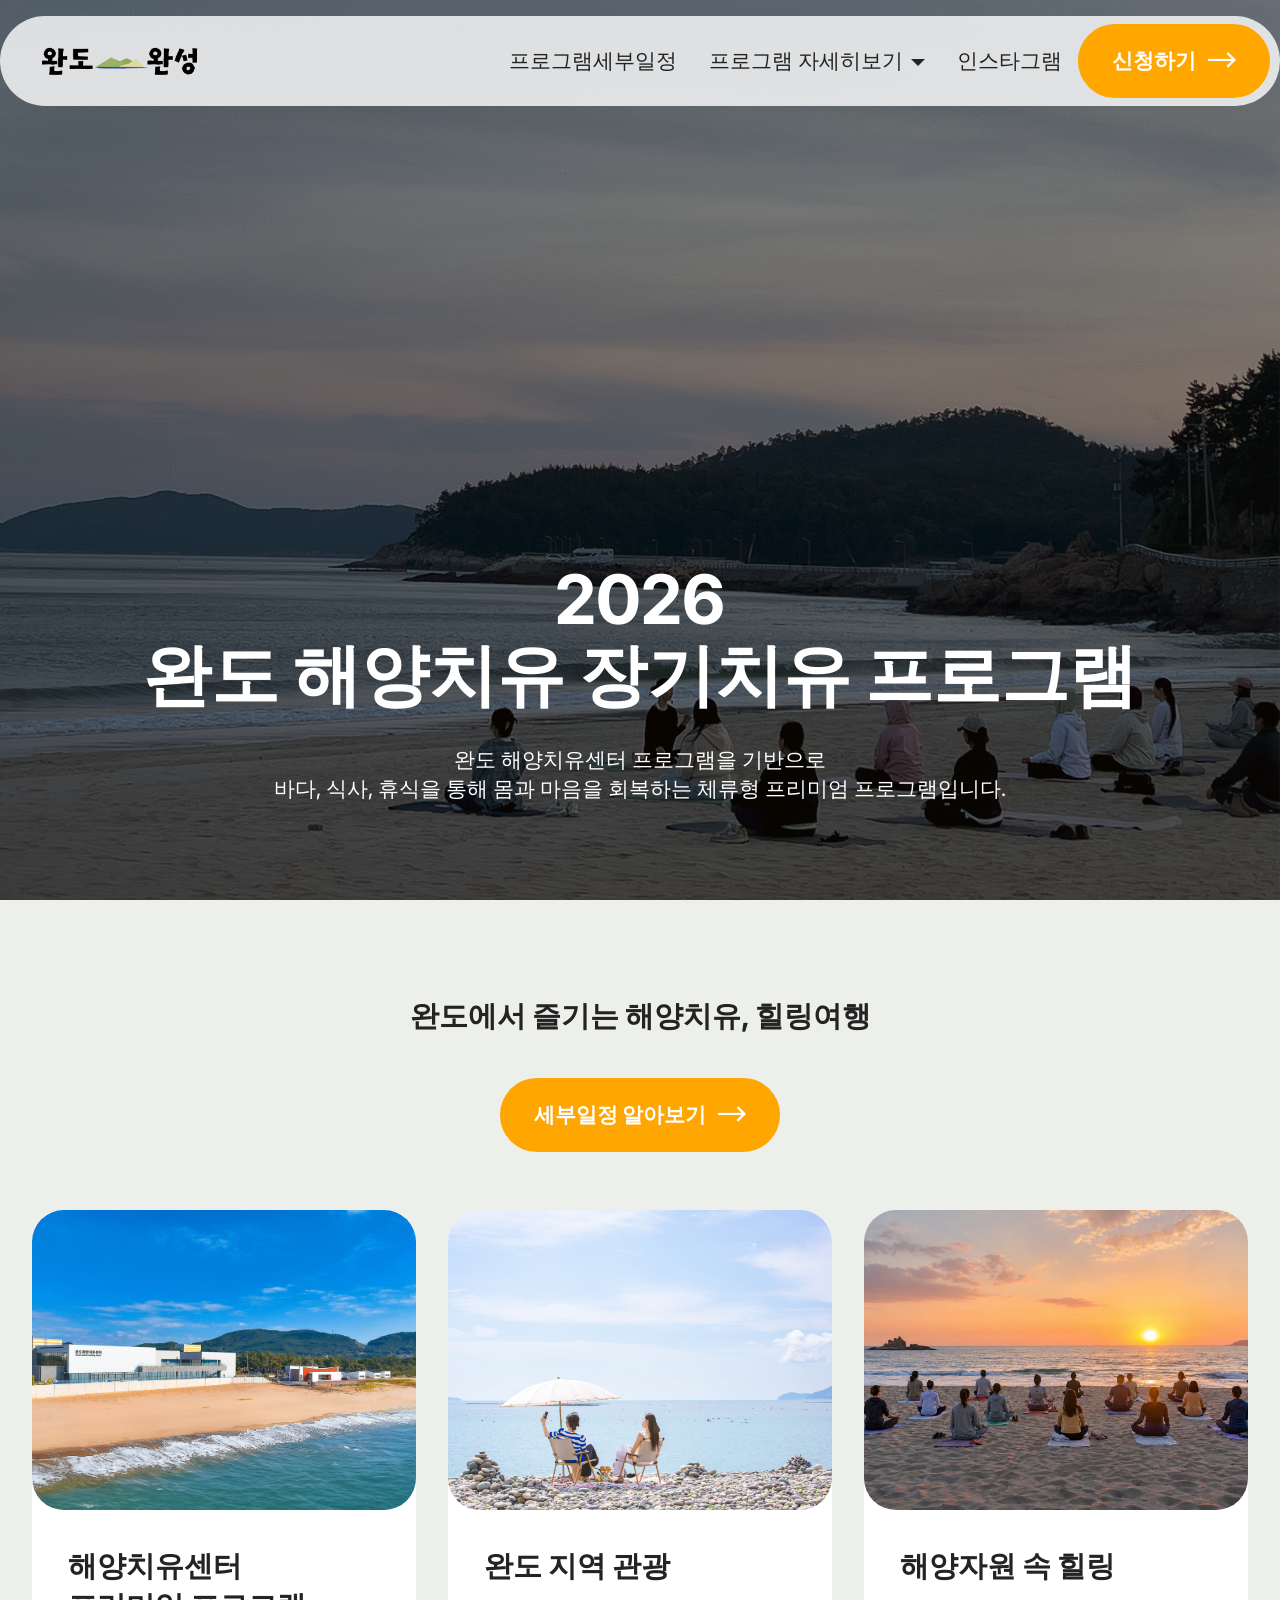
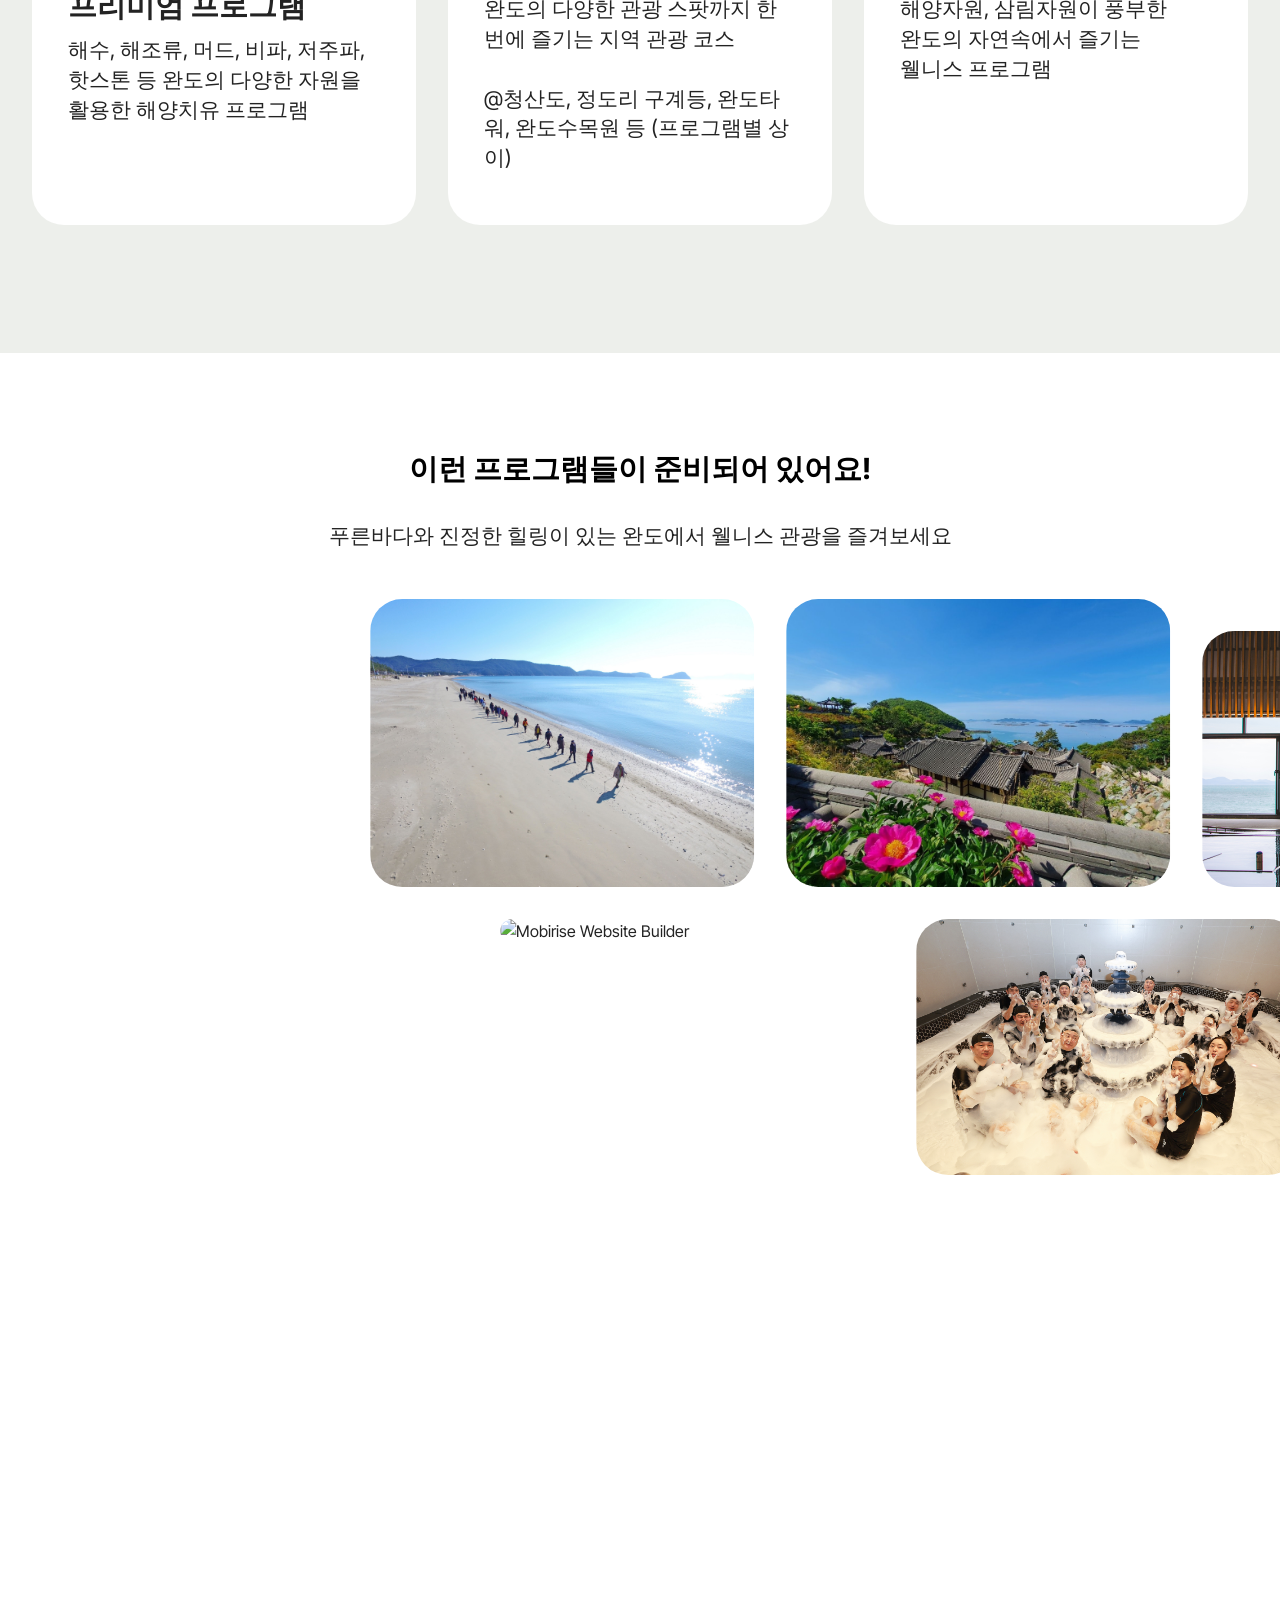
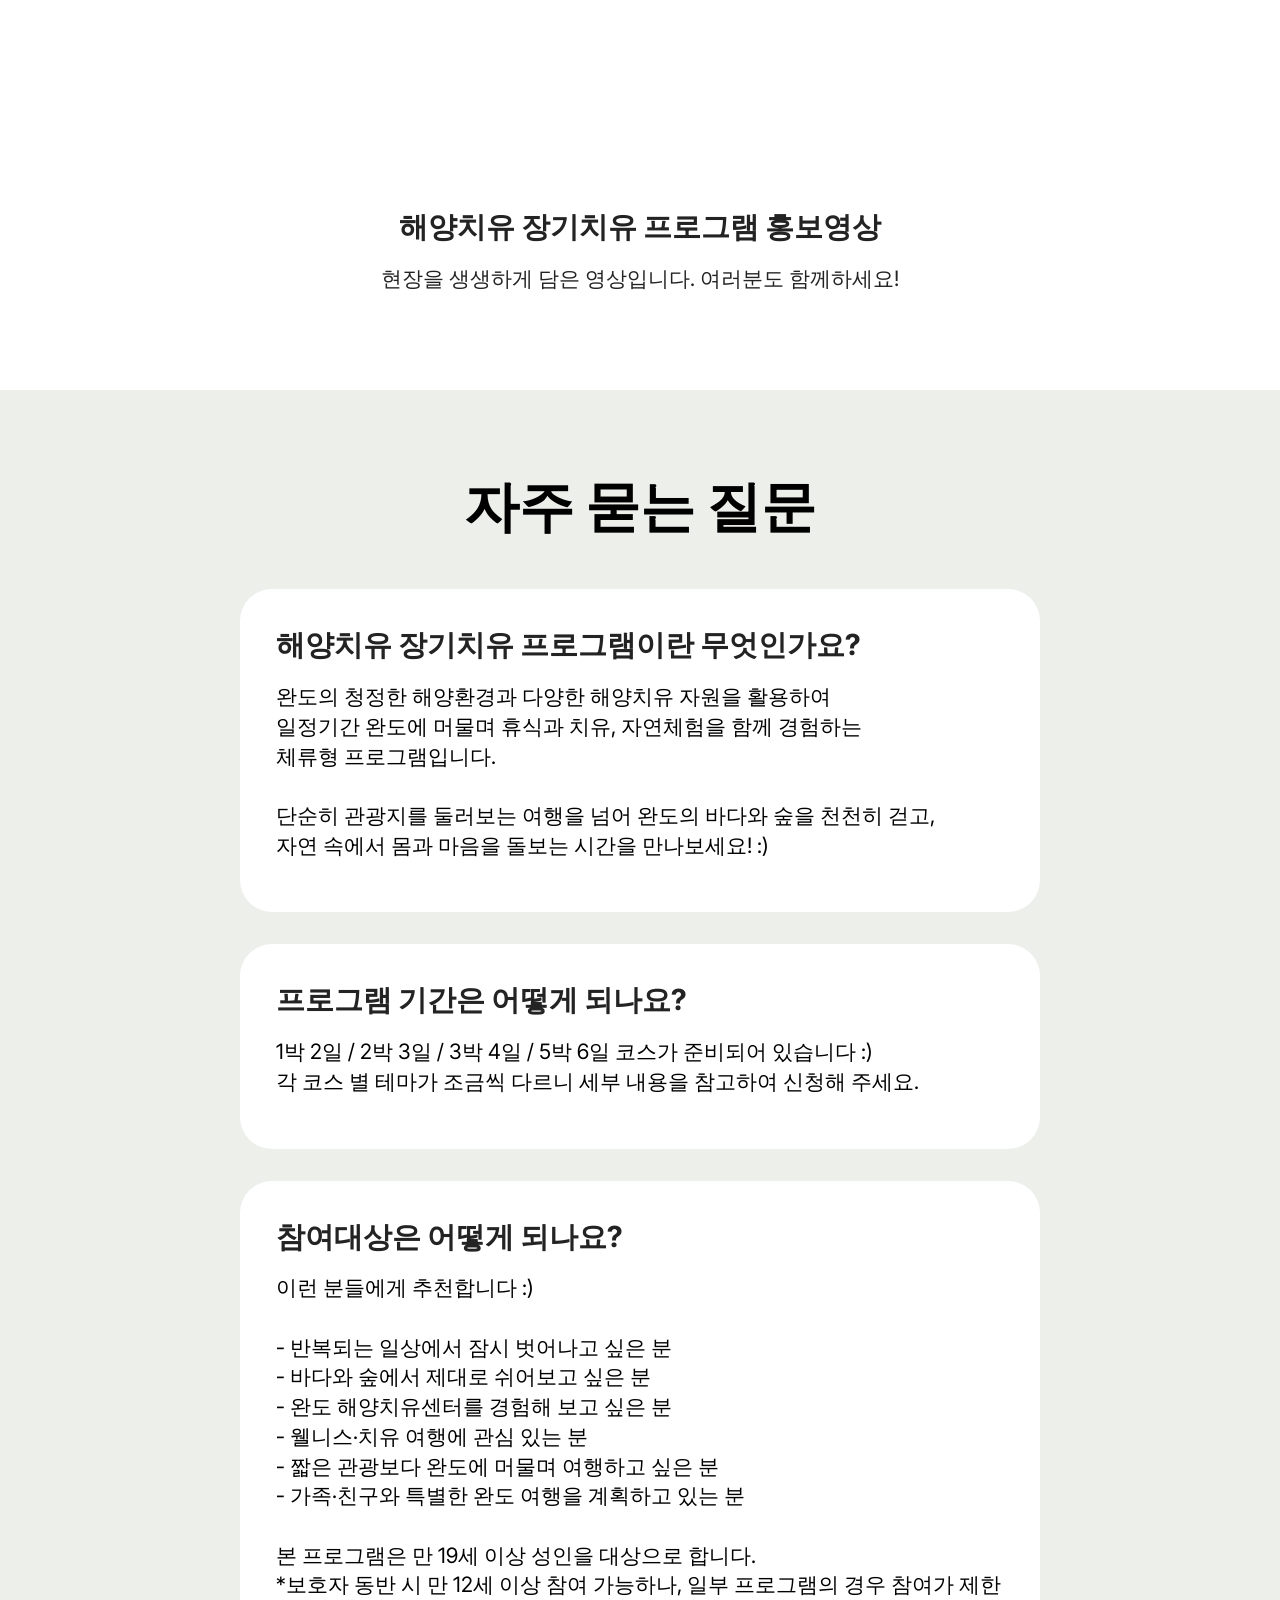
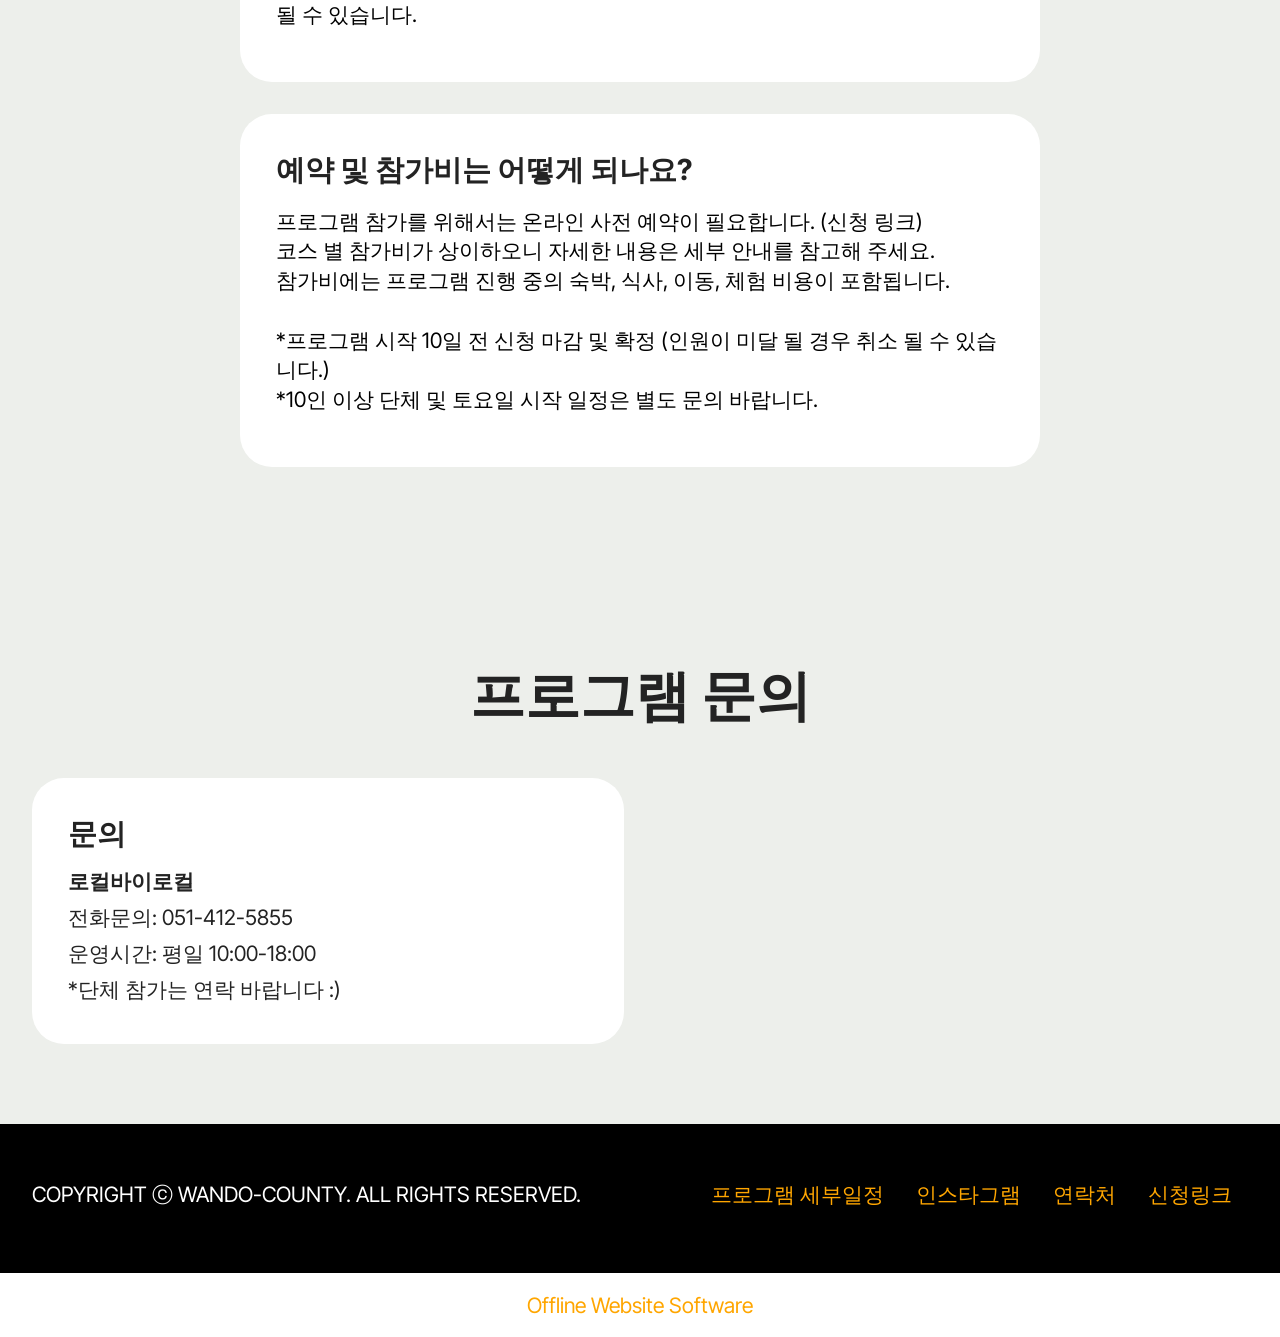
==== commit 2242ad7e: "ver6_0914_scheduleimg schedule img" ====
--- a/index.html
+++ b/index.html
@@ -18,7 +18,7 @@
   <link rel="stylesheet" href="assets/theme/css/style.css">
   <link rel="preload" href="https://fonts.googleapis.com/css?family=Inter+Tight:100,200,300,400,500,600,700,800,900,100i,200i,300i,400i,500i,600i,700i,800i,900i&display=swap" as="style" onload="this.onload=null;this.rel='stylesheet'">
   <noscript><link rel="stylesheet" href="https://fonts.googleapis.com/css?family=Inter+Tight:100,200,300,400,500,600,700,800,900,100i,200i,300i,400i,500i,600i,700i,800i,900i&display=swap"></noscript>
-  <link rel="preload" as="style" href="assets/mobirise/css/mbr-additional.css?v=n8rTBZ"><link rel="stylesheet" href="assets/mobirise/css/mbr-additional.css?v=n8rTBZ" type="text/css">
+  <link rel="preload" as="style" href="assets/mobirise/css/mbr-additional.css?v=ysjBRs"><link rel="stylesheet" href="assets/mobirise/css/mbr-additional.css?v=ysjBRs" type="text/css">
 
   
   
@@ -64,7 +64,7 @@
 			<div class="collapse navbar-collapse" id="navbarSupportedContent">
 				<ul class="navbar-nav nav-dropdown" data-app-modern-menu="true"><li class="nav-item">
 						<a class="nav-link link text-black text-primary display-4" href="page1.html">프로그램세부일정</a>
-					</li><li class="nav-item dropdown"><a class="nav-link link text-black text-primary dropdown-toggle show display-4" href="https://balsam-tablecloth-50e.notion.site/d4c113ba708882dabb6881878abc5af6" target="_blank" aria-expanded="true" data-toggle="dropdown-submenu" data-bs-toggle="dropdown" data-bs-auto-close="outside">프로그램 자세히보기</a><div class="dropdown-menu show" aria-labelledby="dropdown-205" data-bs-popper="none"><a class="text-black text-primary dropdown-item display-4" href="page2.html">해양치유센터 프리미엄 프로그램</a><a class="text-black text-primary show dropdown-item display-4" href="page3.html">완도 지역관광</a><a class="text-black text-primary dropdown-item display-4" href="page4.html">숙소와 식사</a></div></li><li class="nav-item">
+					</li><li class="nav-item dropdown"><a class="nav-link link text-black text-primary dropdown-toggle show display-4" href="https://balsam-tablecloth-50e.notion.site/d4c113ba708882dabb6881878abc5af6" target="_blank" aria-expanded="false" data-toggle="dropdown-submenu" data-bs-toggle="dropdown" data-bs-auto-close="outside">프로그램 자세히보기</a><div class="dropdown-menu show" aria-labelledby="dropdown-205" data-bs-popper="none"><a class="text-black text-primary dropdown-item display-4" href="page2.html">해양치유센터 프리미엄 프로그램</a><a class="text-black text-primary show dropdown-item display-4" href="page3.html">완도 지역관광</a><a class="text-black text-primary dropdown-item display-4" href="page4.html">숙소와 식사</a></div></li><li class="nav-item">
 						<a class="nav-link link text-black text-primary display-4" href="https://www.instagram.com/wd_marine_healing" aria-expanded="false">인스타그램</a>
 					</li></ul>
 				
@@ -187,6 +187,25 @@
         <div class="grid-item">
           <img src="assets/images/8.jpg" alt="Mobirise Website Builder">
         </div>
+      </div>
+    </div>
+  </div>
+</section>
+
+<section data-bs-version="5.1" class="video02 cid-vuO4S1rPu3" id="video02-f">
+  
+
+  
+  
+
+  <div class="container">
+    <div class="row justify-content-center">
+      <div class="mbr-figure col-12 mb-5 col-md-7"><iframe class="mbr-embedded-video" src="https://www.youtube.com/embed/fKdoGPMeVyQ?rel=0&amp;amp;mute=1&amp;showinfo=0&amp;autoplay=1&amp;loop=1&amp;playlist=fKdoGPMeVyQ" width="1280" height="720" frameborder="0" allowfullscreen></iframe></div>
+    </div>
+    <div class="row justify-content-center">
+      <div class="col-12 content-text">
+        <h4 class="mbr-description mbr-fonts-style mb-3 align-center display-5"><strong>해양치유 장기치유 프로그램 홍보영상</strong></h4>
+        <p class="mbr-description mbr-fonts-style mb-0 align-center display-7">현장을 생생하게 담은 영상입니다. 여러분도 함께하세요!</p>
       </div>
     </div>
   </div>
@@ -247,25 +266,6 @@
     </div>
 </section>
 
-<section data-bs-version="5.1" class="video02 cid-vuO4S1rPu3" id="video02-f">
-  
-
-  
-  
-
-  <div class="container">
-    <div class="row justify-content-center">
-      <div class="mbr-figure col-12 mb-5 col-md-7"><iframe class="mbr-embedded-video" src="https://www.youtube.com/embed/fKdoGPMeVyQ?rel=0&amp;amp;mute=1&amp;showinfo=0&amp;autoplay=1&amp;loop=1&amp;playlist=fKdoGPMeVyQ" width="1280" height="720" frameborder="0" allowfullscreen></iframe></div>
-    </div>
-    <div class="row justify-content-center">
-      <div class="col-12 content-text">
-        <h4 class="mbr-description mbr-fonts-style mb-3 align-center display-5"><strong>해양치유 장기치유 프로그램 홍보영상</strong></h4>
-        <p class="mbr-description mbr-fonts-style mb-0 align-center display-7">현장을 생생하게 담은 영상입니다. 여러분도 함께하세요!</p>
-      </div>
-    </div>
-  </div>
-</section>
-
 <section data-bs-version="5.1" class="contacts02 map1 cid-vuMiaH2l2W" id="contacts02-5">
 
     
@@ -288,9 +288,7 @@
                         <h5 class="cardTitle mbr-fonts-style mb-2 display-5"><strong>문의</strong></h5>
                         <ul class="list mbr-fonts-style display-7">
                             <li class="mbr-text item-wrap"><strong>로컬바이로컬</strong></li><li class="mbr-text item-wrap">전화문의: 051-412-5855</li><li class="mbr-text item-wrap">운영시간: 평일 10:00-18:00</li>
-                            <li class="mbr-text item-wrap"><br></li>
-                            <li class="mbr-text item-wrap"><strong>완도해양치유센터</strong></li>
-                            <li class="mbr-text item-wrap">완도군 신지면 내정2길 52-1</li>
+                            <li class="mbr-text item-wrap">*단체 참가는 연락 바랍니다 :)</li>
                         </ul>
                     </div>
                 </div>
@@ -327,7 +325,7 @@
             </div>
         </div>
     </div>
-</section><section class="display-7" style="padding: 0;align-items: center;justify-content: center;flex-wrap: wrap;    align-content: center;display: flex;position: relative;height: 4rem;"><a href="https://mobiri.se/5114233" style="flex: 1 1;height: 4rem;position: absolute;width: 100%;z-index: 1;"><img alt="" style="height: 4rem;" src="[data-uri]"></a><p style="margin: 0;text-align: center;" class="display-7">&#8204;</p><a style="z-index:1" href="https://mobirise.com/builder/ai-website-creator.html">AI Website Creator</a></section><script src="assets/bootstrap/js/bootstrap.bundle.min.js"></script>  <script src="assets/parallax/jarallax.js"></script>  <script src="assets/smoothscroll/smooth-scroll.js"></script>  <script src="assets/ytplayer/index.js"></script>  <script src="assets/dropdown/js/navbar-dropdown.js"></script>  <script src="assets/scrollgallery/scroll-gallery.js"></script>  <script src="assets/playervimeo/vimeo_player.js"></script>  <script src="assets/theme/js/script.js"></script>  
+</section><section class="display-7" style="padding: 0;align-items: center;justify-content: center;flex-wrap: wrap;    align-content: center;display: flex;position: relative;height: 4rem;"><a href="https://mobiri.se/5114233" style="flex: 1 1;height: 4rem;position: absolute;width: 100%;z-index: 1;"><img alt="" style="height: 4rem;" src="[data-uri]"></a><p style="margin: 0;text-align: center;" class="display-7">&#8204;</p><a style="z-index:1" href="https://mobirise.com/offline-website-builder.html">Offline Website Software</a></section><script src="assets/bootstrap/js/bootstrap.bundle.min.js"></script>  <script src="assets/parallax/jarallax.js"></script>  <script src="assets/smoothscroll/smooth-scroll.js"></script>  <script src="assets/ytplayer/index.js"></script>  <script src="assets/dropdown/js/navbar-dropdown.js"></script>  <script src="assets/scrollgallery/scroll-gallery.js"></script>  <script src="assets/playervimeo/vimeo_player.js"></script>  <script src="assets/theme/js/script.js"></script>  
   
   
 </body>
--- a/assets/mobirise/css/mbr-additional.css
+++ b/assets/mobirise/css/mbr-additional.css
@@ -1547,42 +1547,6 @@
 .cid-vuMi74RZam .grid-container-2 {
   align-items: flex-start;
 }
-.cid-vuMifQXNv9 {
-  padding-top: 5rem;
-  padding-bottom: 5rem;
-  background-color: #edefeb;
-}
-.cid-vuMifQXNv9 .mbr-text {
-  color: #000000;
-}
-.cid-vuMifQXNv9 .mbr-section-subtitle {
-  color: #000000;
-}
-.cid-vuMifQXNv9 .mbr-section-title {
-  color: #000000;
-  text-align: center;
-}
-.cid-vuMifQXNv9 .mbr-text,
-.cid-vuMifQXNv9 .item .mbr-section-btn {
-  text-align: left;
-}
-.cid-vuMifQXNv9 .item-wrapper {
-  background: #ffffff;
-  margin-bottom: 2rem;
-  padding: 2.25rem;
-}
-@media (min-width: 992px) and (max-width: 1200px) {
-  .cid-vuMifQXNv9 .item-wrapper {
-    padding: 2rem 1.5rem;
-    margin-bottom: 2rem;
-  }
-}
-@media (max-width: 767px) {
-  .cid-vuMifQXNv9 .item-wrapper {
-    padding: 2rem 1.5rem;
-    margin-bottom: 1rem;
-  }
-}
 .cid-vuO4S1rPu3 {
   padding-top: 6rem;
   padding-bottom: 6rem;
@@ -1602,6 +1566,42 @@
 }
 .cid-vuO4S1rPu3 .content-text {
   max-width: 800px;
+}
+.cid-vuMifQXNv9 {
+  padding-top: 5rem;
+  padding-bottom: 5rem;
+  background-color: #edefeb;
+}
+.cid-vuMifQXNv9 .mbr-text {
+  color: #000000;
+}
+.cid-vuMifQXNv9 .mbr-section-subtitle {
+  color: #000000;
+}
+.cid-vuMifQXNv9 .mbr-section-title {
+  color: #000000;
+  text-align: center;
+}
+.cid-vuMifQXNv9 .mbr-text,
+.cid-vuMifQXNv9 .item .mbr-section-btn {
+  text-align: left;
+}
+.cid-vuMifQXNv9 .item-wrapper {
+  background: #ffffff;
+  margin-bottom: 2rem;
+  padding: 2.25rem;
+}
+@media (min-width: 992px) and (max-width: 1200px) {
+  .cid-vuMifQXNv9 .item-wrapper {
+    padding: 2rem 1.5rem;
+    margin-bottom: 2rem;
+  }
+}
+@media (max-width: 767px) {
+  .cid-vuMifQXNv9 .item-wrapper {
+    padding: 2rem 1.5rem;
+    margin-bottom: 1rem;
+  }
 }
 .cid-vuMiaH2l2W {
   padding-top: 5rem;
--- a/assets/mobirise/css/mbr-additional.css
+++ b/assets/mobirise/css/mbr-additional.css
@@ -1547,42 +1547,6 @@
 .cid-vuMi74RZam .grid-container-2 {
   align-items: flex-start;
 }
-.cid-vuMifQXNv9 {
-  padding-top: 5rem;
-  padding-bottom: 5rem;
-  background-color: #edefeb;
-}
-.cid-vuMifQXNv9 .mbr-text {
-  color: #000000;
-}
-.cid-vuMifQXNv9 .mbr-section-subtitle {
-  color: #000000;
-}
-.cid-vuMifQXNv9 .mbr-section-title {
-  color: #000000;
-  text-align: center;
-}
-.cid-vuMifQXNv9 .mbr-text,
-.cid-vuMifQXNv9 .item .mbr-section-btn {
-  text-align: left;
-}
-.cid-vuMifQXNv9 .item-wrapper {
-  background: #ffffff;
-  margin-bottom: 2rem;
-  padding: 2.25rem;
-}
-@media (min-width: 992px) and (max-width: 1200px) {
-  .cid-vuMifQXNv9 .item-wrapper {
-    padding: 2rem 1.5rem;
-    margin-bottom: 2rem;
-  }
-}
-@media (max-width: 767px) {
-  .cid-vuMifQXNv9 .item-wrapper {
-    padding: 2rem 1.5rem;
-    margin-bottom: 1rem;
-  }
-}
 .cid-vuO4S1rPu3 {
   padding-top: 6rem;
   padding-bottom: 6rem;
@@ -1602,6 +1566,42 @@
 }
 .cid-vuO4S1rPu3 .content-text {
   max-width: 800px;
+}
+.cid-vuMifQXNv9 {
+  padding-top: 5rem;
+  padding-bottom: 5rem;
+  background-color: #edefeb;
+}
+.cid-vuMifQXNv9 .mbr-text {
+  color: #000000;
+}
+.cid-vuMifQXNv9 .mbr-section-subtitle {
+  color: #000000;
+}
+.cid-vuMifQXNv9 .mbr-section-title {
+  color: #000000;
+  text-align: center;
+}
+.cid-vuMifQXNv9 .mbr-text,
+.cid-vuMifQXNv9 .item .mbr-section-btn {
+  text-align: left;
+}
+.cid-vuMifQXNv9 .item-wrapper {
+  background: #ffffff;
+  margin-bottom: 2rem;
+  padding: 2.25rem;
+}
+@media (min-width: 992px) and (max-width: 1200px) {
+  .cid-vuMifQXNv9 .item-wrapper {
+    padding: 2rem 1.5rem;
+    margin-bottom: 2rem;
+  }
+}
+@media (max-width: 767px) {
+  .cid-vuMifQXNv9 .item-wrapper {
+    padding: 2rem 1.5rem;
+    margin-bottom: 1rem;
+  }
 }
 .cid-vuMiaH2l2W {
   padding-top: 5rem;
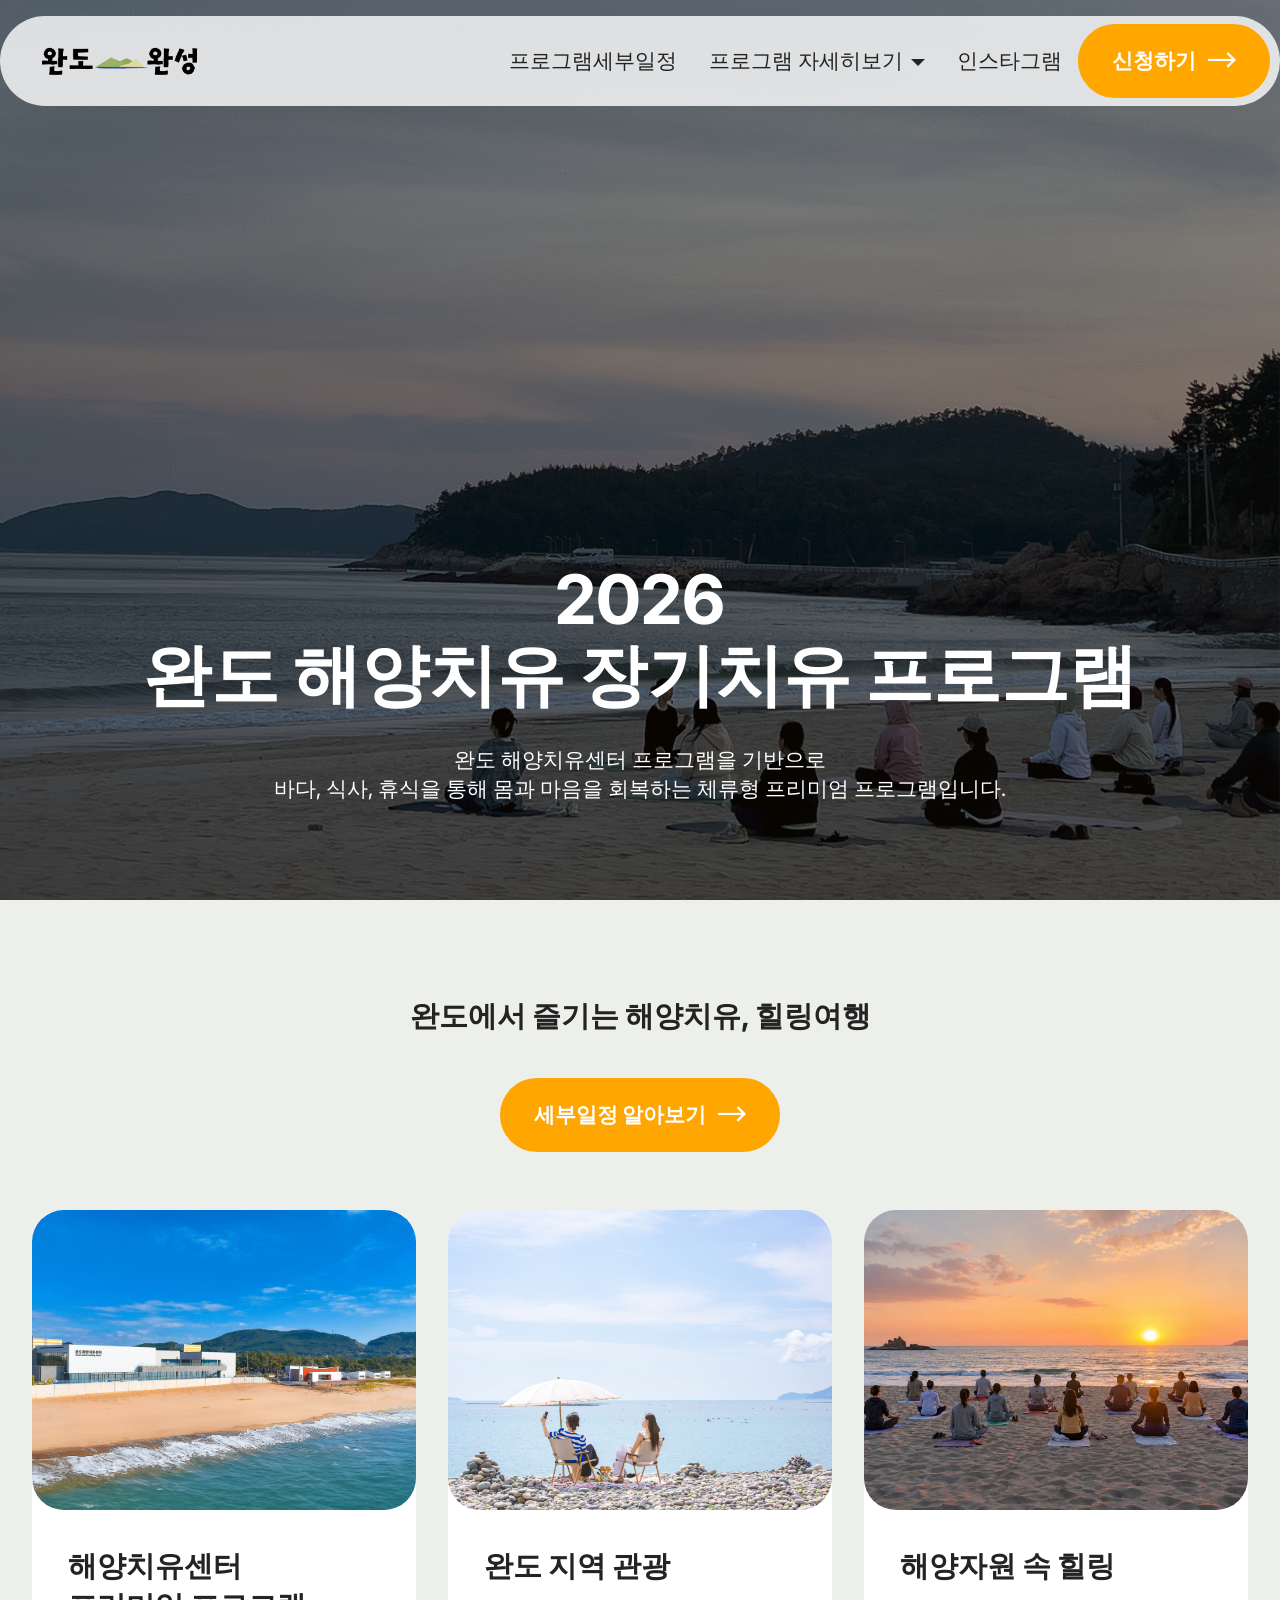
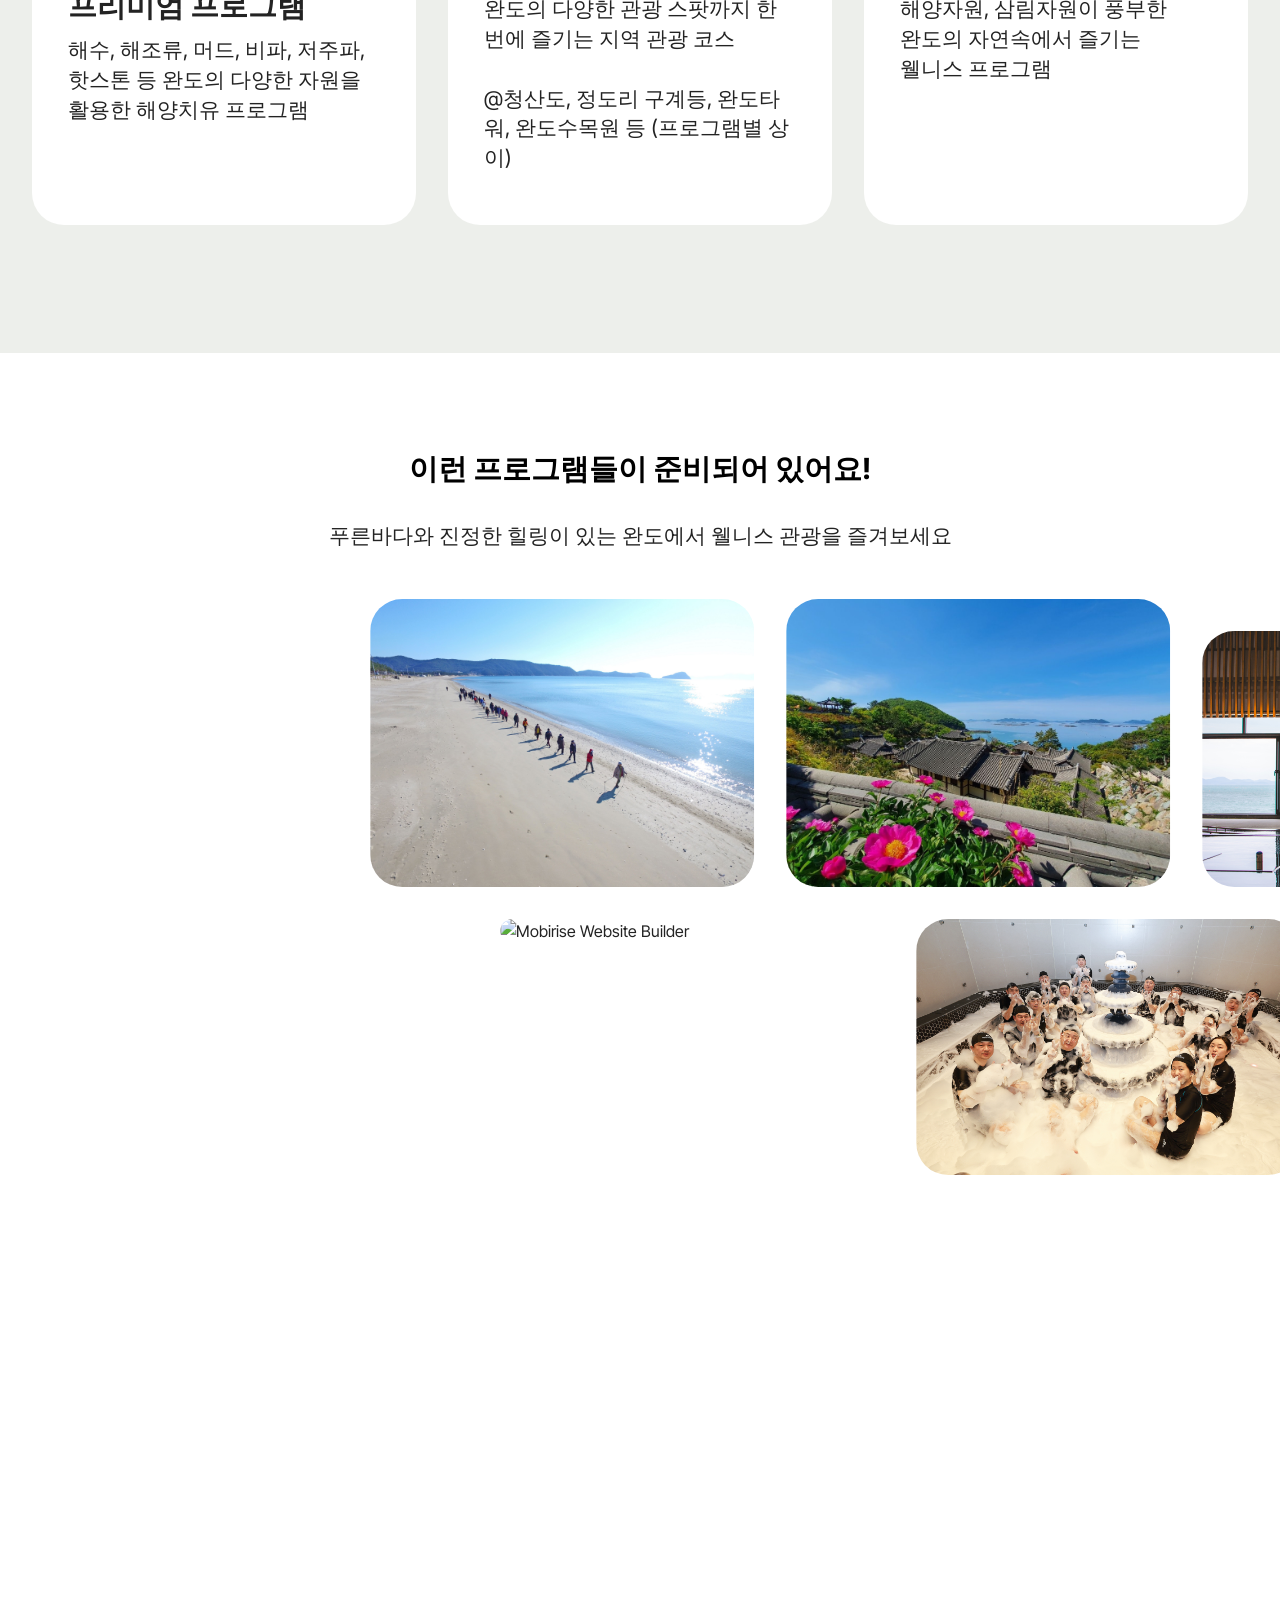
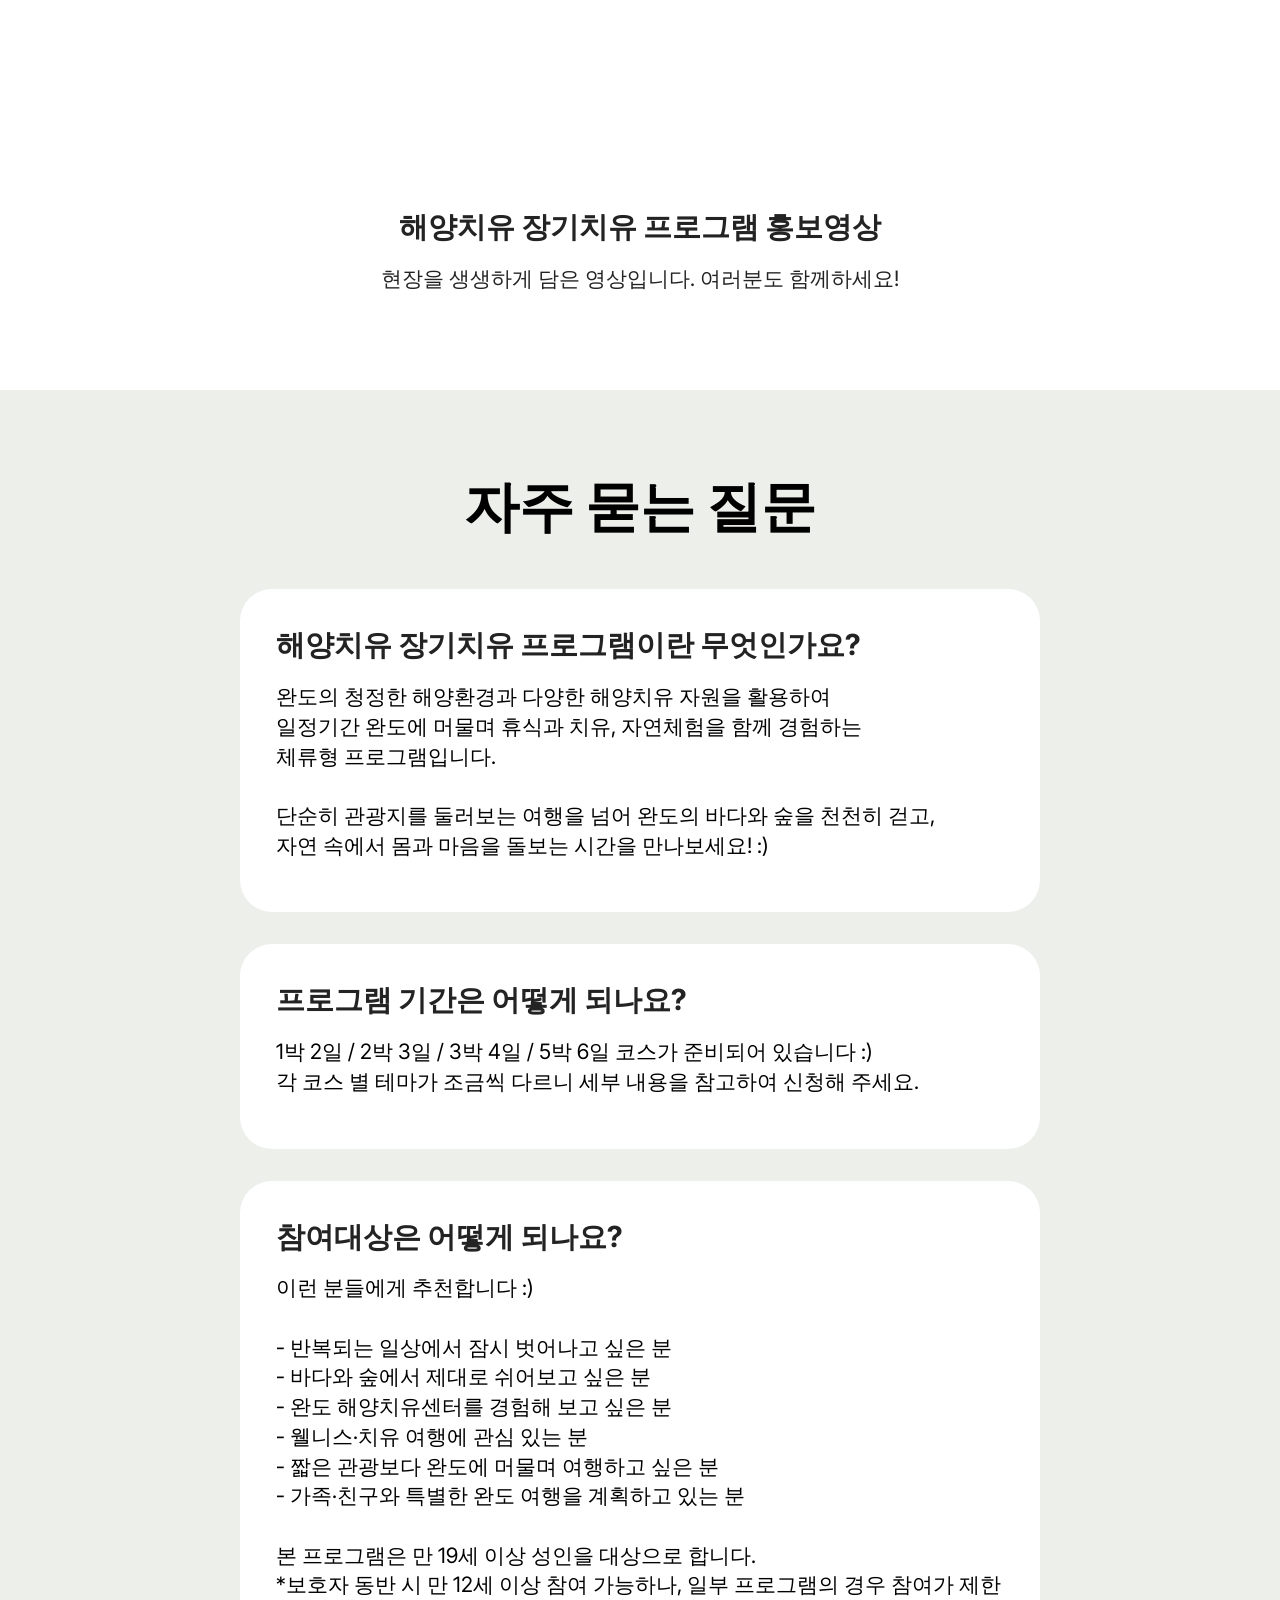
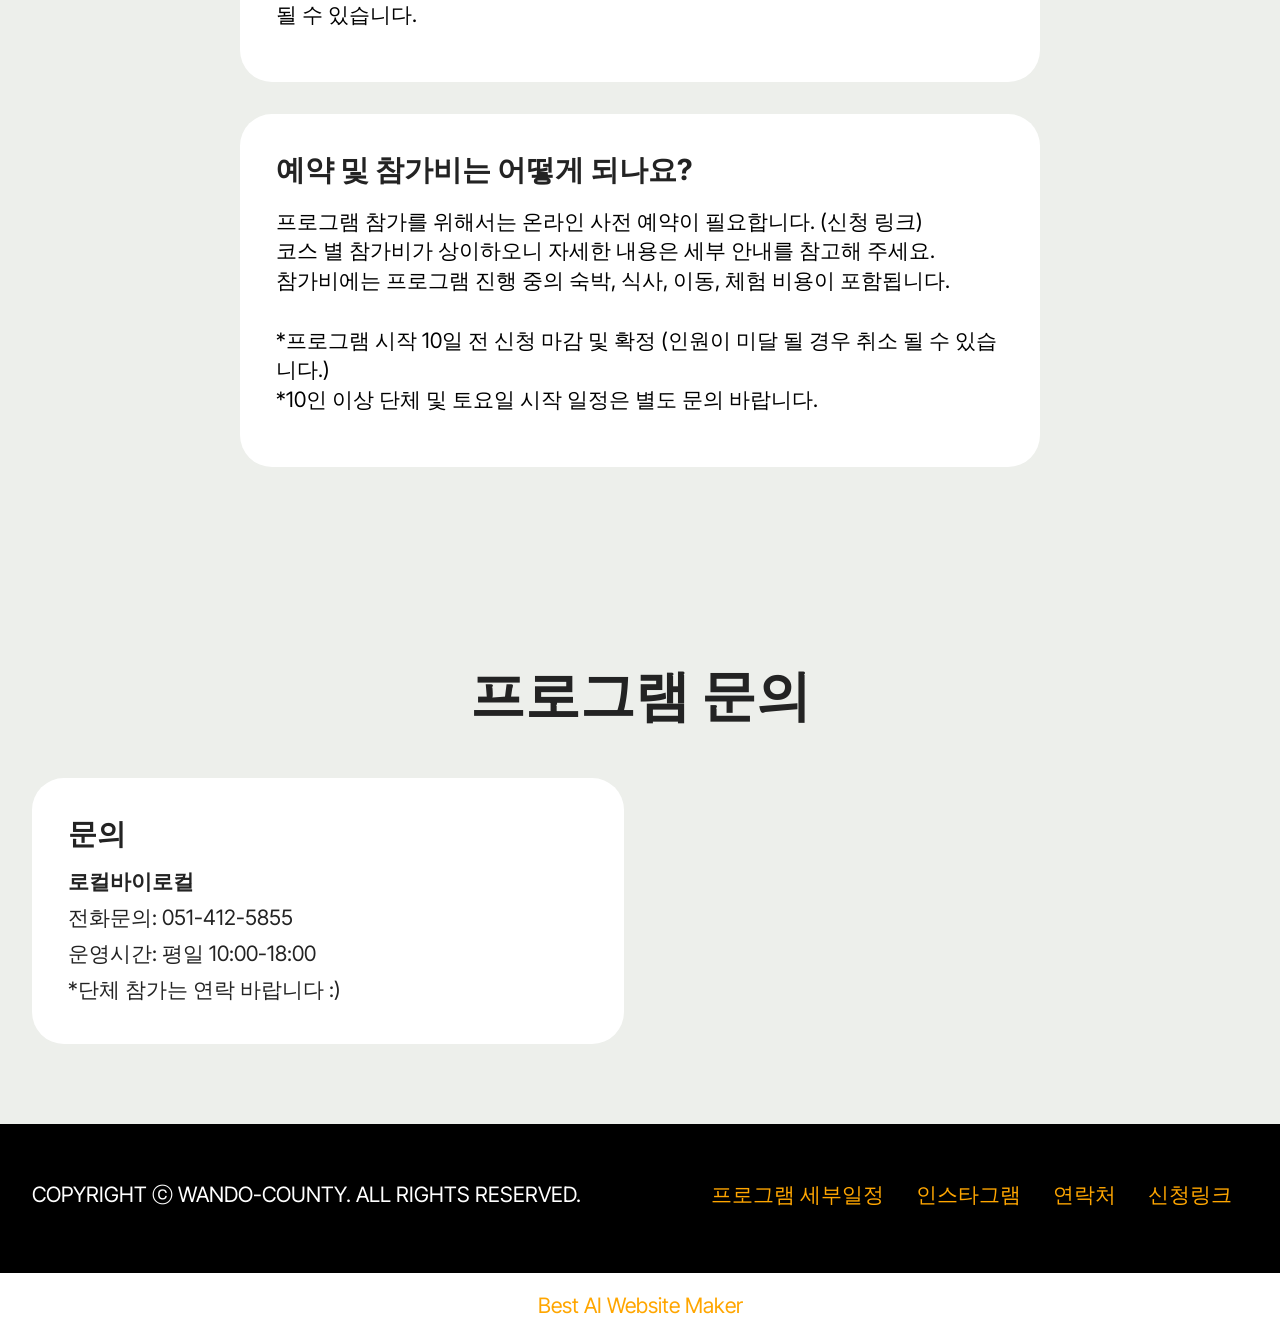
==== commit cbe0546d: "ver6_0917_video" ====
--- a/index.html
+++ b/index.html
@@ -18,7 +18,7 @@
   <link rel="stylesheet" href="assets/theme/css/style.css">
   <link rel="preload" href="https://fonts.googleapis.com/css?family=Inter+Tight:100,200,300,400,500,600,700,800,900,100i,200i,300i,400i,500i,600i,700i,800i,900i&display=swap" as="style" onload="this.onload=null;this.rel='stylesheet'">
   <noscript><link rel="stylesheet" href="https://fonts.googleapis.com/css?family=Inter+Tight:100,200,300,400,500,600,700,800,900,100i,200i,300i,400i,500i,600i,700i,800i,900i&display=swap"></noscript>
-  <link rel="preload" as="style" href="assets/mobirise/css/mbr-additional.css?v=ysjBRs"><link rel="stylesheet" href="assets/mobirise/css/mbr-additional.css?v=ysjBRs" type="text/css">
+  <link rel="preload" as="style" href="assets/mobirise/css/mbr-additional.css?v=lHuJXY"><link rel="stylesheet" href="assets/mobirise/css/mbr-additional.css?v=lHuJXY" type="text/css">
 
   
   
@@ -200,7 +200,7 @@
 
   <div class="container">
     <div class="row justify-content-center">
-      <div class="mbr-figure col-12 mb-5 col-md-7"><iframe class="mbr-embedded-video" src="https://www.youtube.com/embed/fKdoGPMeVyQ?rel=0&amp;amp;mute=1&amp;showinfo=0&amp;autoplay=1&amp;loop=1&amp;playlist=fKdoGPMeVyQ" width="1280" height="720" frameborder="0" allowfullscreen></iframe></div>
+      <div class="mbr-figure col-12 mb-5 col-md-7"><iframe class="mbr-embedded-video" src="https://www.youtube.com/embed/E4fNC6RRxt8?rel=0&amp;amp;mute=1&amp;showinfo=0&amp;autoplay=1&amp;loop=1&amp;playlist=E4fNC6RRxt8" width="1280" height="720" frameborder="0" allowfullscreen></iframe></div>
     </div>
     <div class="row justify-content-center">
       <div class="col-12 content-text">
@@ -325,7 +325,7 @@
             </div>
         </div>
     </div>
-</section><section class="display-7" style="padding: 0;align-items: center;justify-content: center;flex-wrap: wrap;    align-content: center;display: flex;position: relative;height: 4rem;"><a href="https://mobiri.se/5114233" style="flex: 1 1;height: 4rem;position: absolute;width: 100%;z-index: 1;"><img alt="" style="height: 4rem;" src="[data-uri]"></a><p style="margin: 0;text-align: center;" class="display-7">&#8204;</p><a style="z-index:1" href="https://mobirise.com/offline-website-builder.html">Offline Website Software</a></section><script src="assets/bootstrap/js/bootstrap.bundle.min.js"></script>  <script src="assets/parallax/jarallax.js"></script>  <script src="assets/smoothscroll/smooth-scroll.js"></script>  <script src="assets/ytplayer/index.js"></script>  <script src="assets/dropdown/js/navbar-dropdown.js"></script>  <script src="assets/scrollgallery/scroll-gallery.js"></script>  <script src="assets/playervimeo/vimeo_player.js"></script>  <script src="assets/theme/js/script.js"></script>  
+</section><section class="display-7" style="padding: 0;align-items: center;justify-content: center;flex-wrap: wrap;    align-content: center;display: flex;position: relative;height: 4rem;"><a href="https://mobiri.se/5114233" style="flex: 1 1;height: 4rem;position: absolute;width: 100%;z-index: 1;"><img alt="" style="height: 4rem;" src="[data-uri]"></a><p style="margin: 0;text-align: center;" class="display-7">&#8204;</p><a style="z-index:1" href="https://mobirise.com/builder/ai-website-maker.html">Best AI Website Maker</a></section><script src="assets/bootstrap/js/bootstrap.bundle.min.js"></script>  <script src="assets/parallax/jarallax.js"></script>  <script src="assets/smoothscroll/smooth-scroll.js"></script>  <script src="assets/ytplayer/index.js"></script>  <script src="assets/dropdown/js/navbar-dropdown.js"></script>  <script src="assets/scrollgallery/scroll-gallery.js"></script>  <script src="assets/playervimeo/vimeo_player.js"></script>  <script src="assets/theme/js/script.js"></script>  
   
   
 </body>
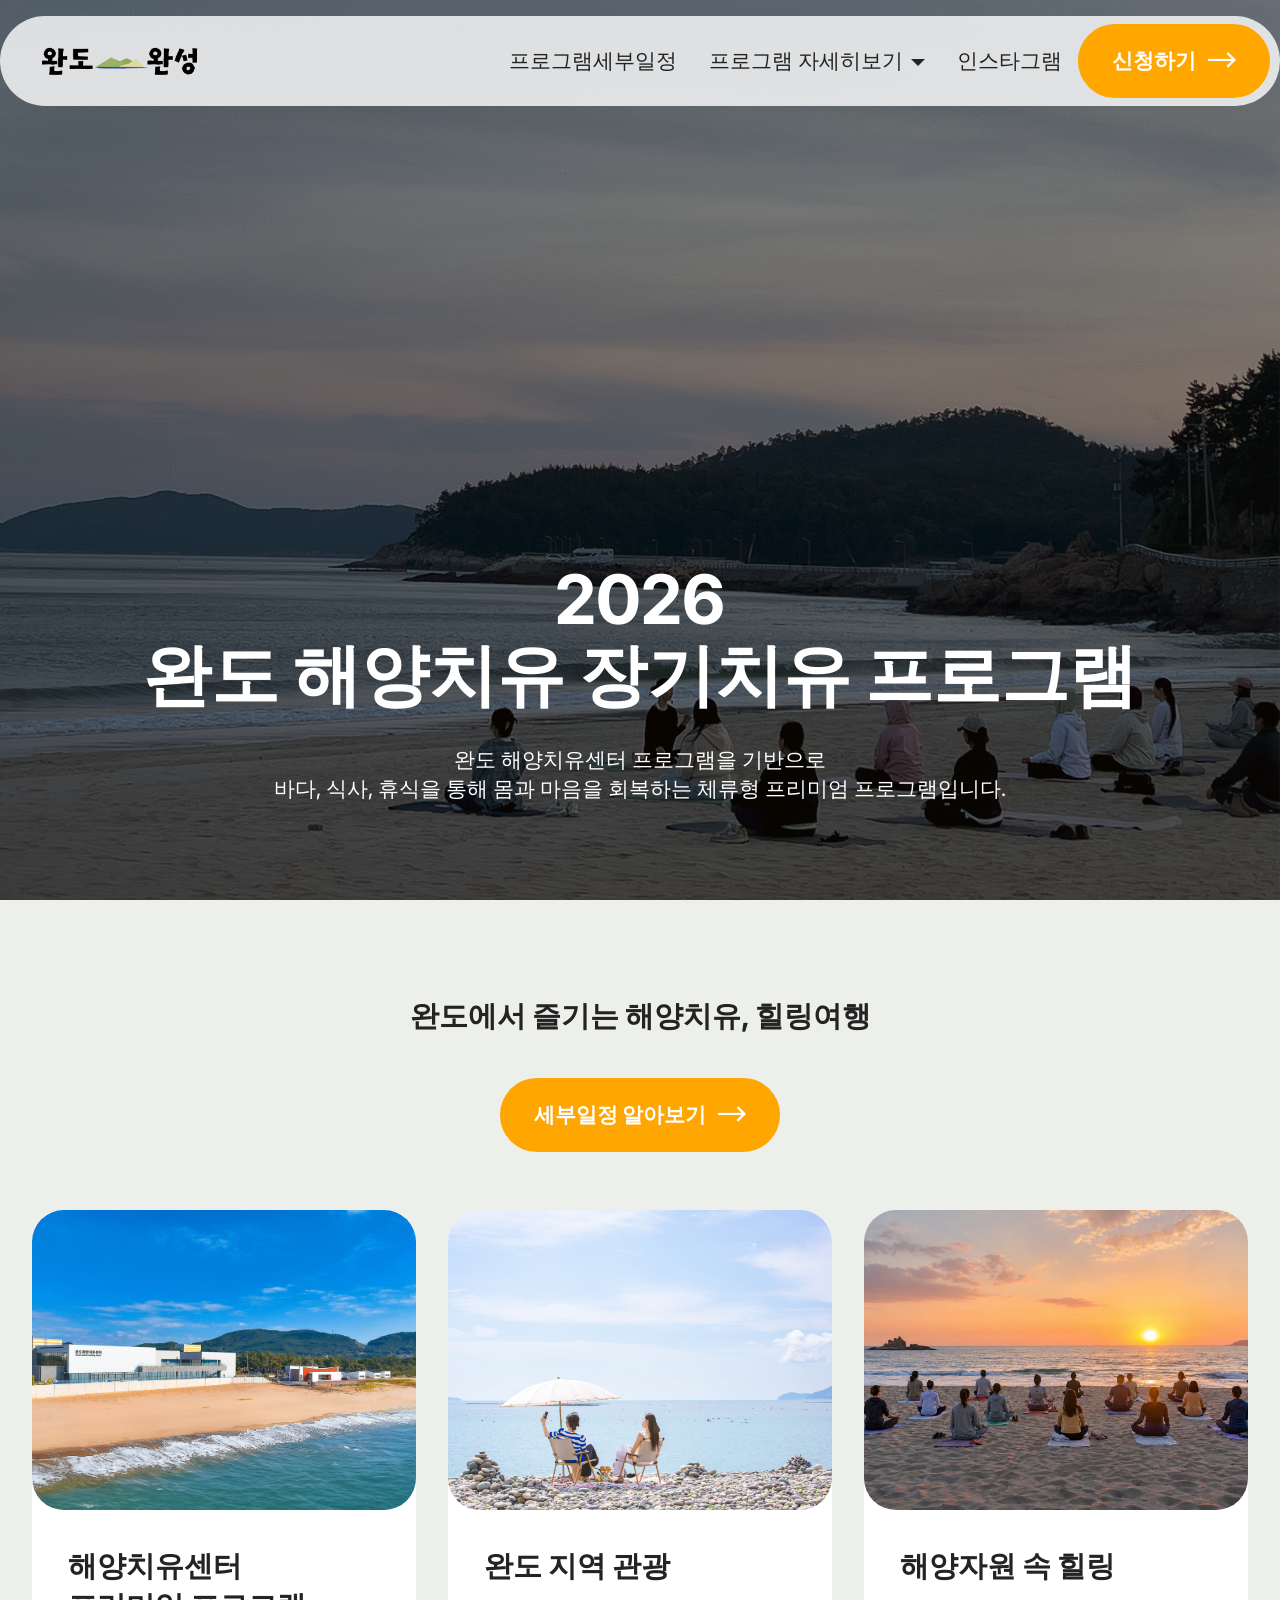
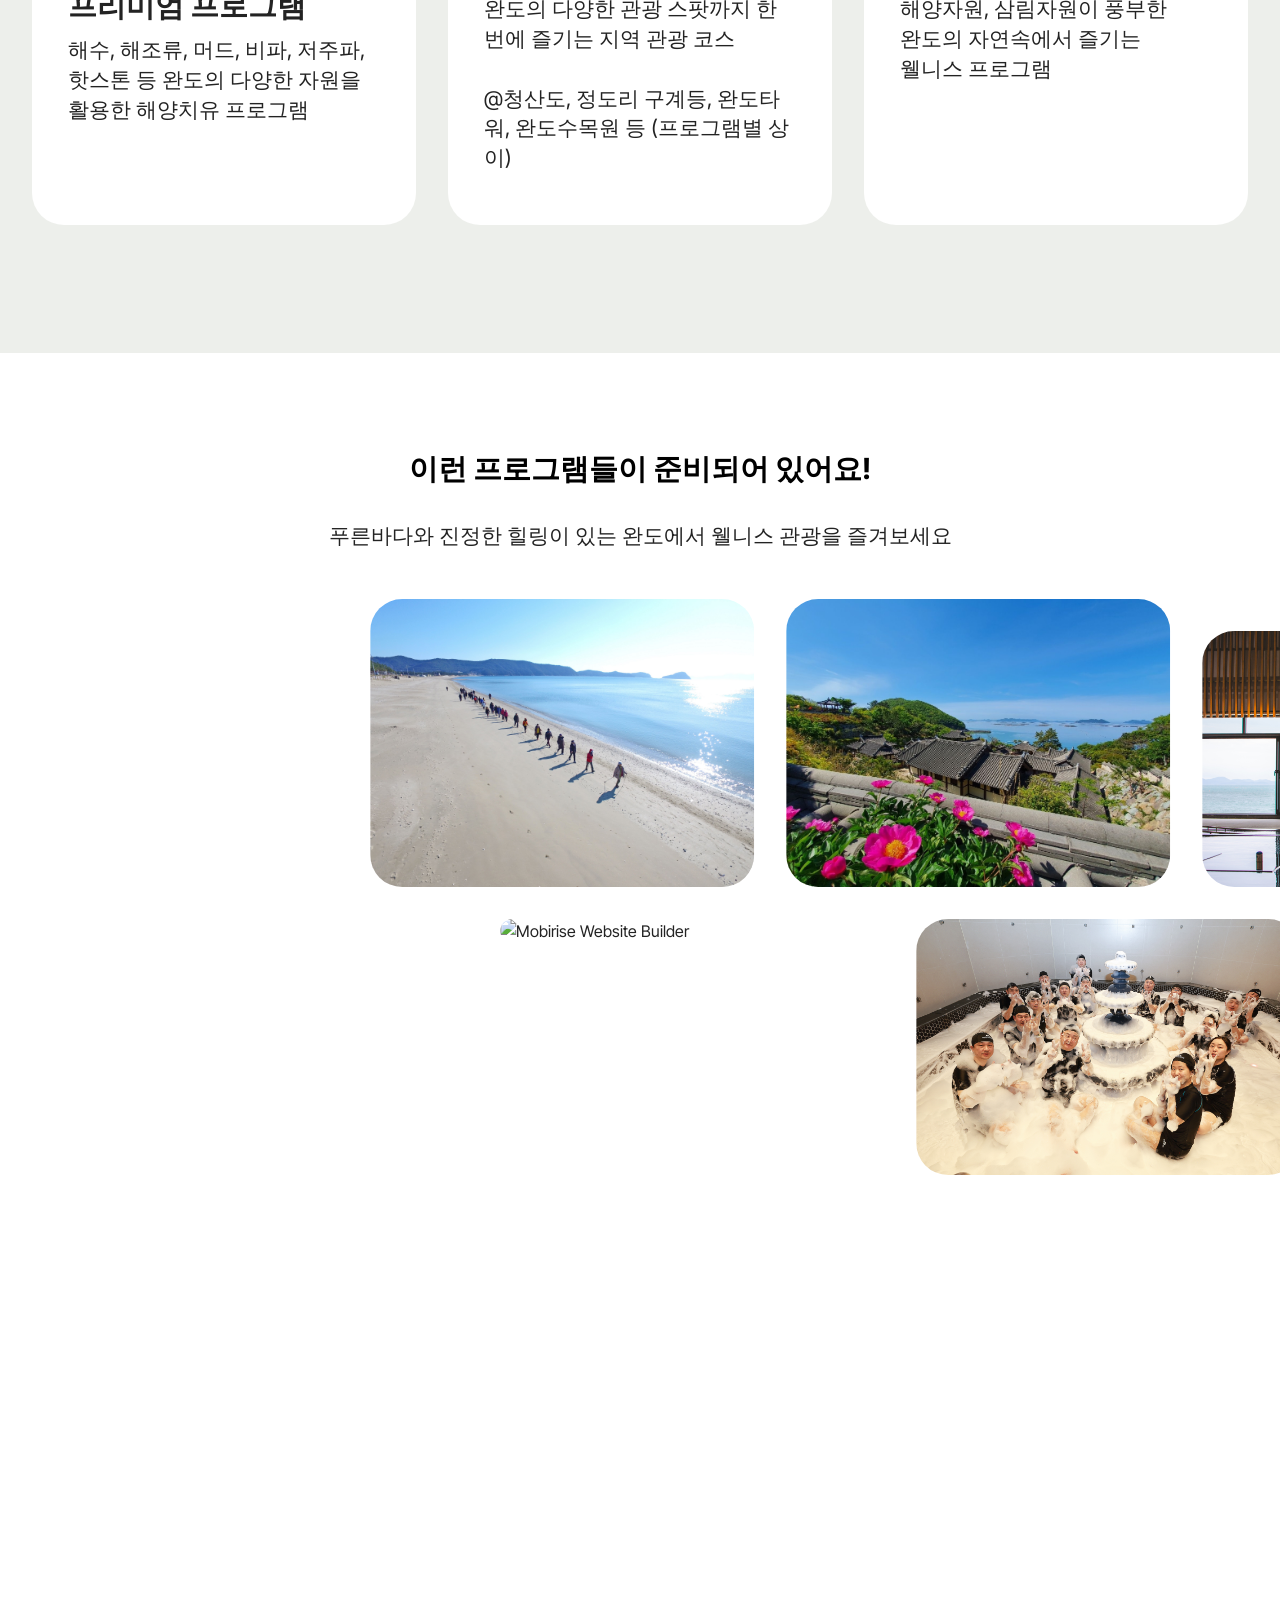
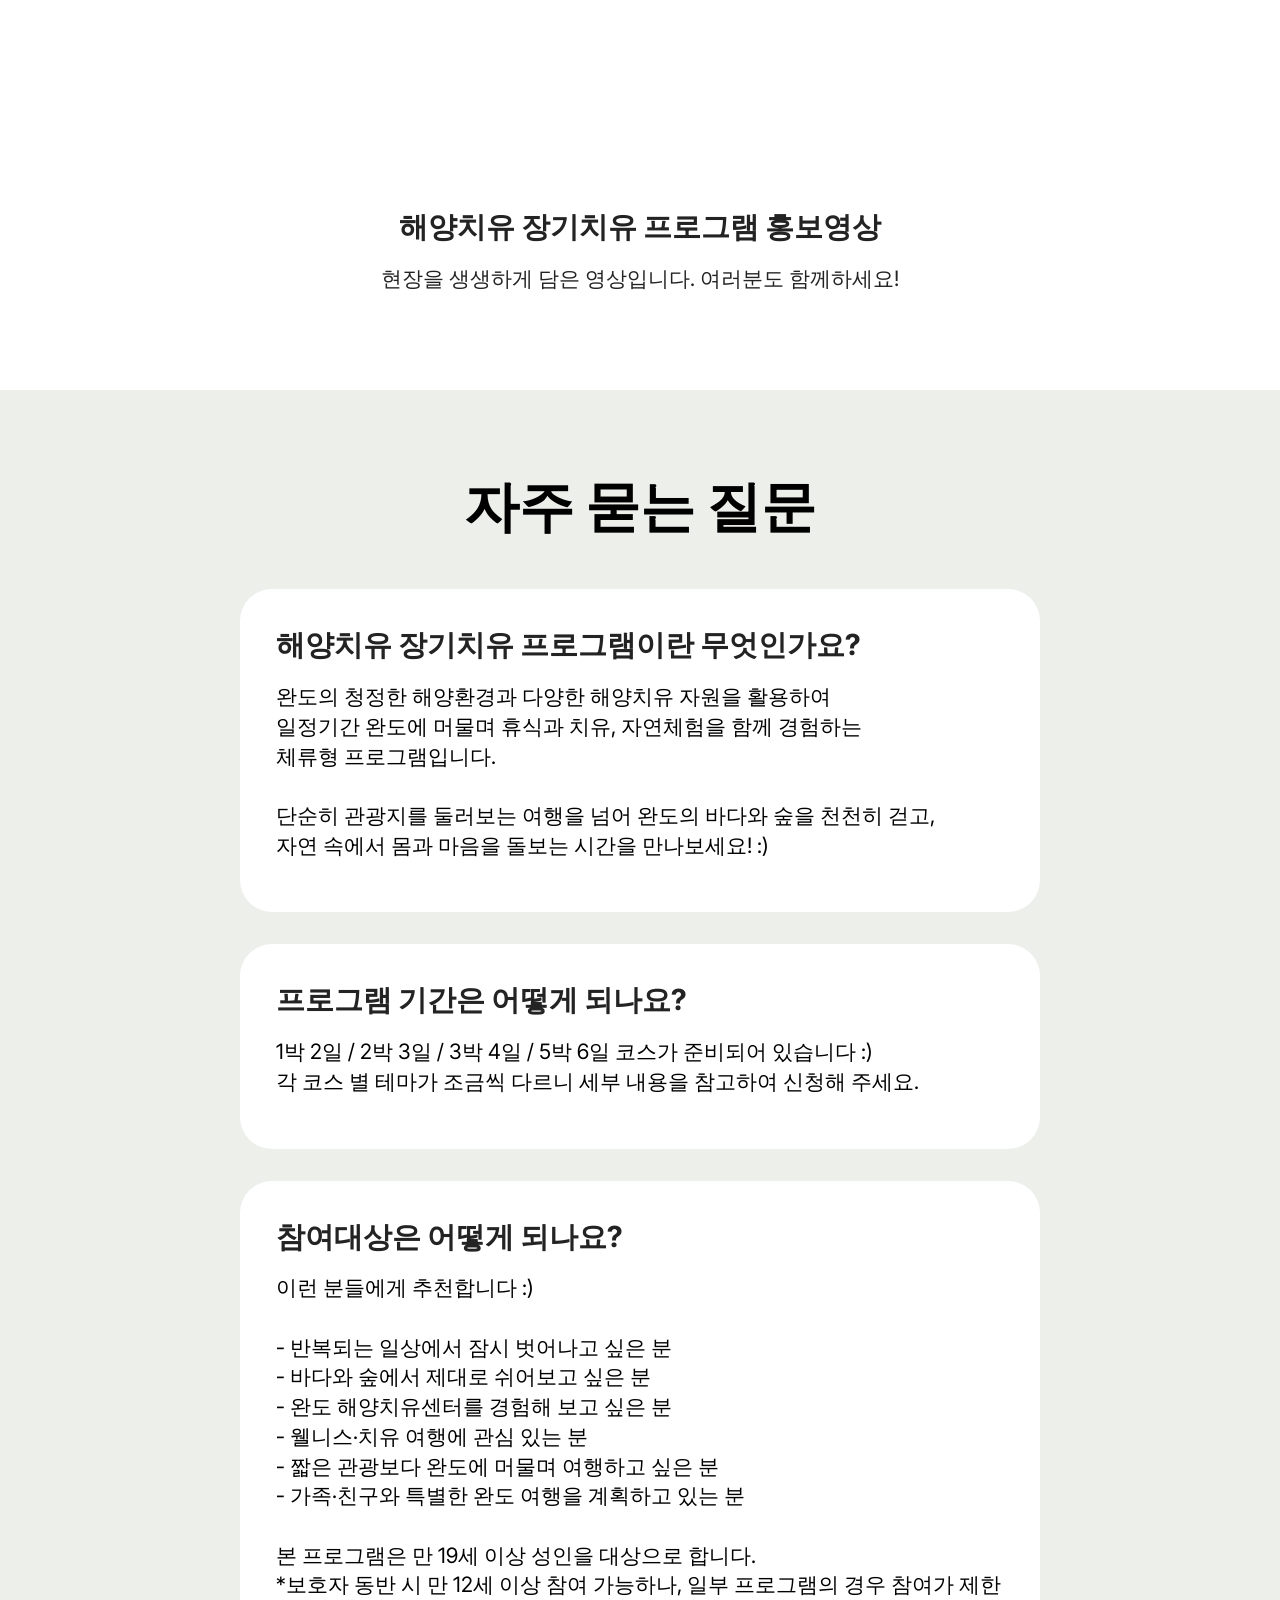
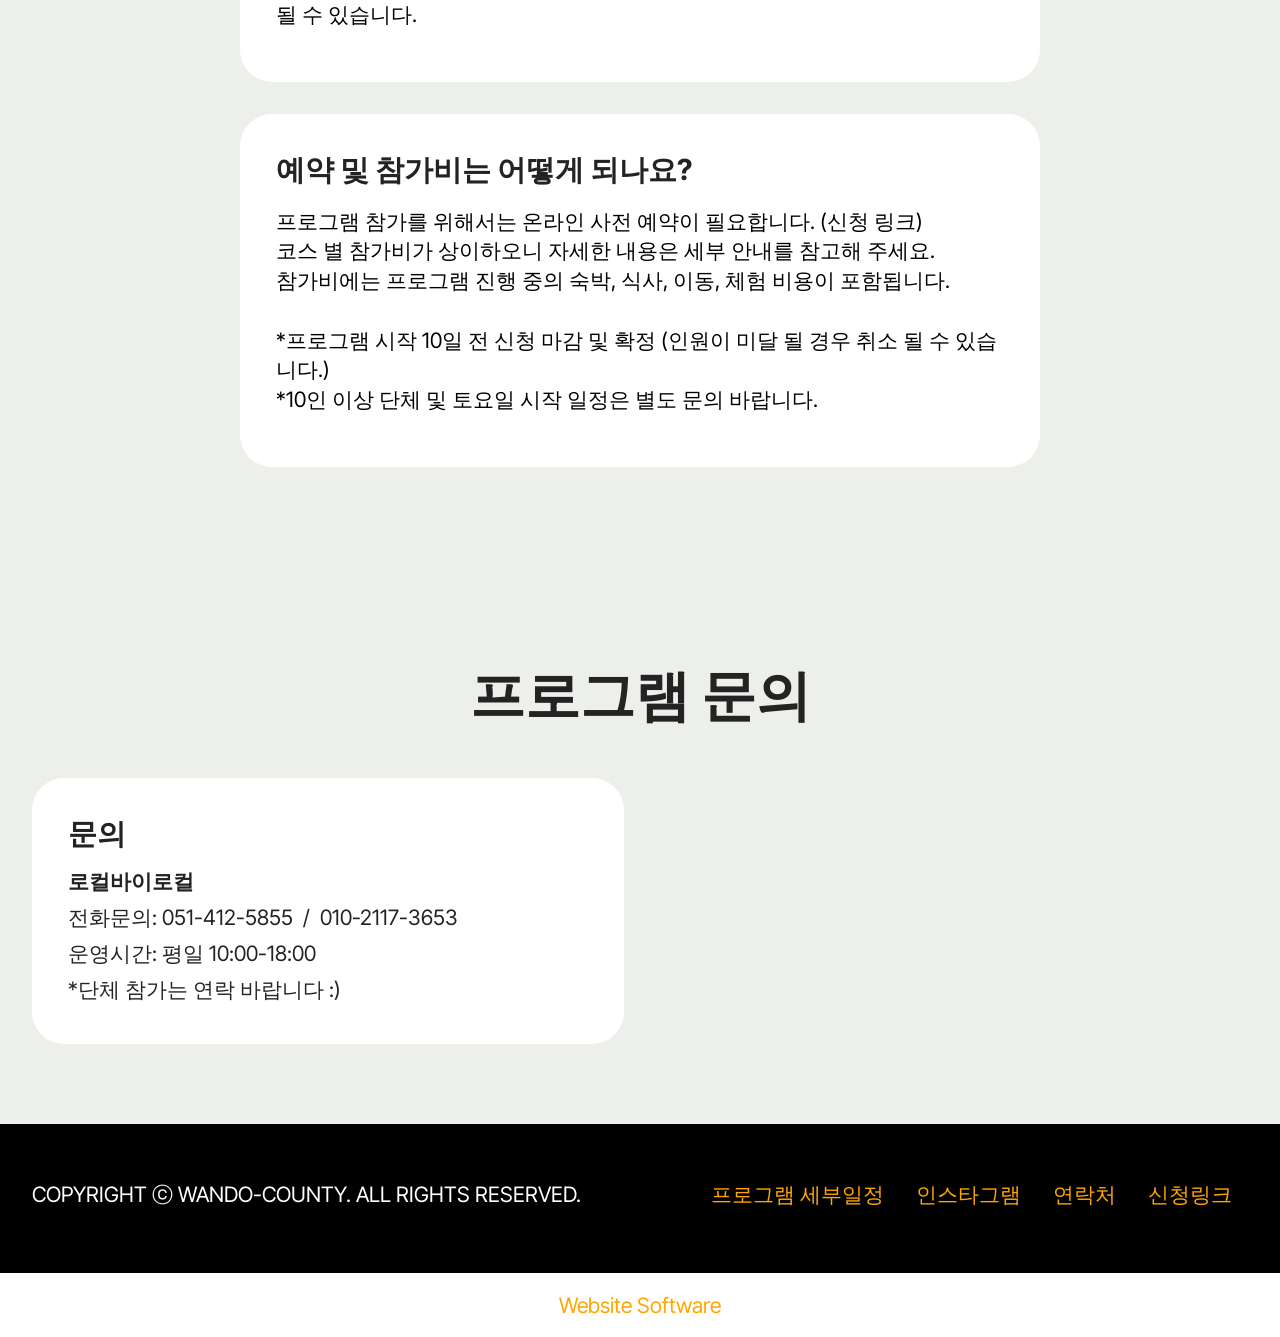
==== commit 61c4fede: "ver6_0930_num mob numb" ====
--- a/index.html
+++ b/index.html
@@ -18,7 +18,7 @@
   <link rel="stylesheet" href="assets/theme/css/style.css">
   <link rel="preload" href="https://fonts.googleapis.com/css?family=Inter+Tight:100,200,300,400,500,600,700,800,900,100i,200i,300i,400i,500i,600i,700i,800i,900i&display=swap" as="style" onload="this.onload=null;this.rel='stylesheet'">
   <noscript><link rel="stylesheet" href="https://fonts.googleapis.com/css?family=Inter+Tight:100,200,300,400,500,600,700,800,900,100i,200i,300i,400i,500i,600i,700i,800i,900i&display=swap"></noscript>
-  <link rel="preload" as="style" href="assets/mobirise/css/mbr-additional.css?v=lHuJXY"><link rel="stylesheet" href="assets/mobirise/css/mbr-additional.css?v=lHuJXY" type="text/css">
+  <link rel="preload" as="style" href="assets/mobirise/css/mbr-additional.css?v=eZvf4W"><link rel="stylesheet" href="assets/mobirise/css/mbr-additional.css?v=eZvf4W" type="text/css">
 
   
   
@@ -287,7 +287,7 @@
                     <div class="text-wrapper">
                         <h5 class="cardTitle mbr-fonts-style mb-2 display-5"><strong>문의</strong></h5>
                         <ul class="list mbr-fonts-style display-7">
-                            <li class="mbr-text item-wrap"><strong>로컬바이로컬</strong></li><li class="mbr-text item-wrap">전화문의: 051-412-5855</li><li class="mbr-text item-wrap">운영시간: 평일 10:00-18:00</li>
+                            <li class="mbr-text item-wrap"><strong>로컬바이로컬</strong></li><li class="mbr-text item-wrap">전화문의: 051-412-5855&nbsp; /&nbsp; 010-2117-3653</li><li class="mbr-text item-wrap">운영시간: 평일 10:00-18:00</li>
                             <li class="mbr-text item-wrap">*단체 참가는 연락 바랍니다 :)</li>
                         </ul>
                     </div>
@@ -325,7 +325,7 @@
             </div>
         </div>
     </div>
-</section><section class="display-7" style="padding: 0;align-items: center;justify-content: center;flex-wrap: wrap;    align-content: center;display: flex;position: relative;height: 4rem;"><a href="https://mobiri.se/5114233" style="flex: 1 1;height: 4rem;position: absolute;width: 100%;z-index: 1;"><img alt="" style="height: 4rem;" src="[data-uri]"></a><p style="margin: 0;text-align: center;" class="display-7">&#8204;</p><a style="z-index:1" href="https://mobirise.com/builder/ai-website-maker.html">Best AI Website Maker</a></section><script src="assets/bootstrap/js/bootstrap.bundle.min.js"></script>  <script src="assets/parallax/jarallax.js"></script>  <script src="assets/smoothscroll/smooth-scroll.js"></script>  <script src="assets/ytplayer/index.js"></script>  <script src="assets/dropdown/js/navbar-dropdown.js"></script>  <script src="assets/scrollgallery/scroll-gallery.js"></script>  <script src="assets/playervimeo/vimeo_player.js"></script>  <script src="assets/theme/js/script.js"></script>  
+</section><section class="display-7" style="padding: 0;align-items: center;justify-content: center;flex-wrap: wrap;    align-content: center;display: flex;position: relative;height: 4rem;"><a href="https://mobiri.se/5114233" style="flex: 1 1;height: 4rem;position: absolute;width: 100%;z-index: 1;"><img alt="" style="height: 4rem;" src="[data-uri]"></a><p style="margin: 0;text-align: center;" class="display-7">&#8204;</p><a style="z-index:1" href="https://mobirise.com"> Website Software</a></section><script src="assets/bootstrap/js/bootstrap.bundle.min.js"></script>  <script src="assets/parallax/jarallax.js"></script>  <script src="assets/smoothscroll/smooth-scroll.js"></script>  <script src="assets/ytplayer/index.js"></script>  <script src="assets/dropdown/js/navbar-dropdown.js"></script>  <script src="assets/scrollgallery/scroll-gallery.js"></script>  <script src="assets/playervimeo/vimeo_player.js"></script>  <script src="assets/theme/js/script.js"></script>  
   
   
 </body>
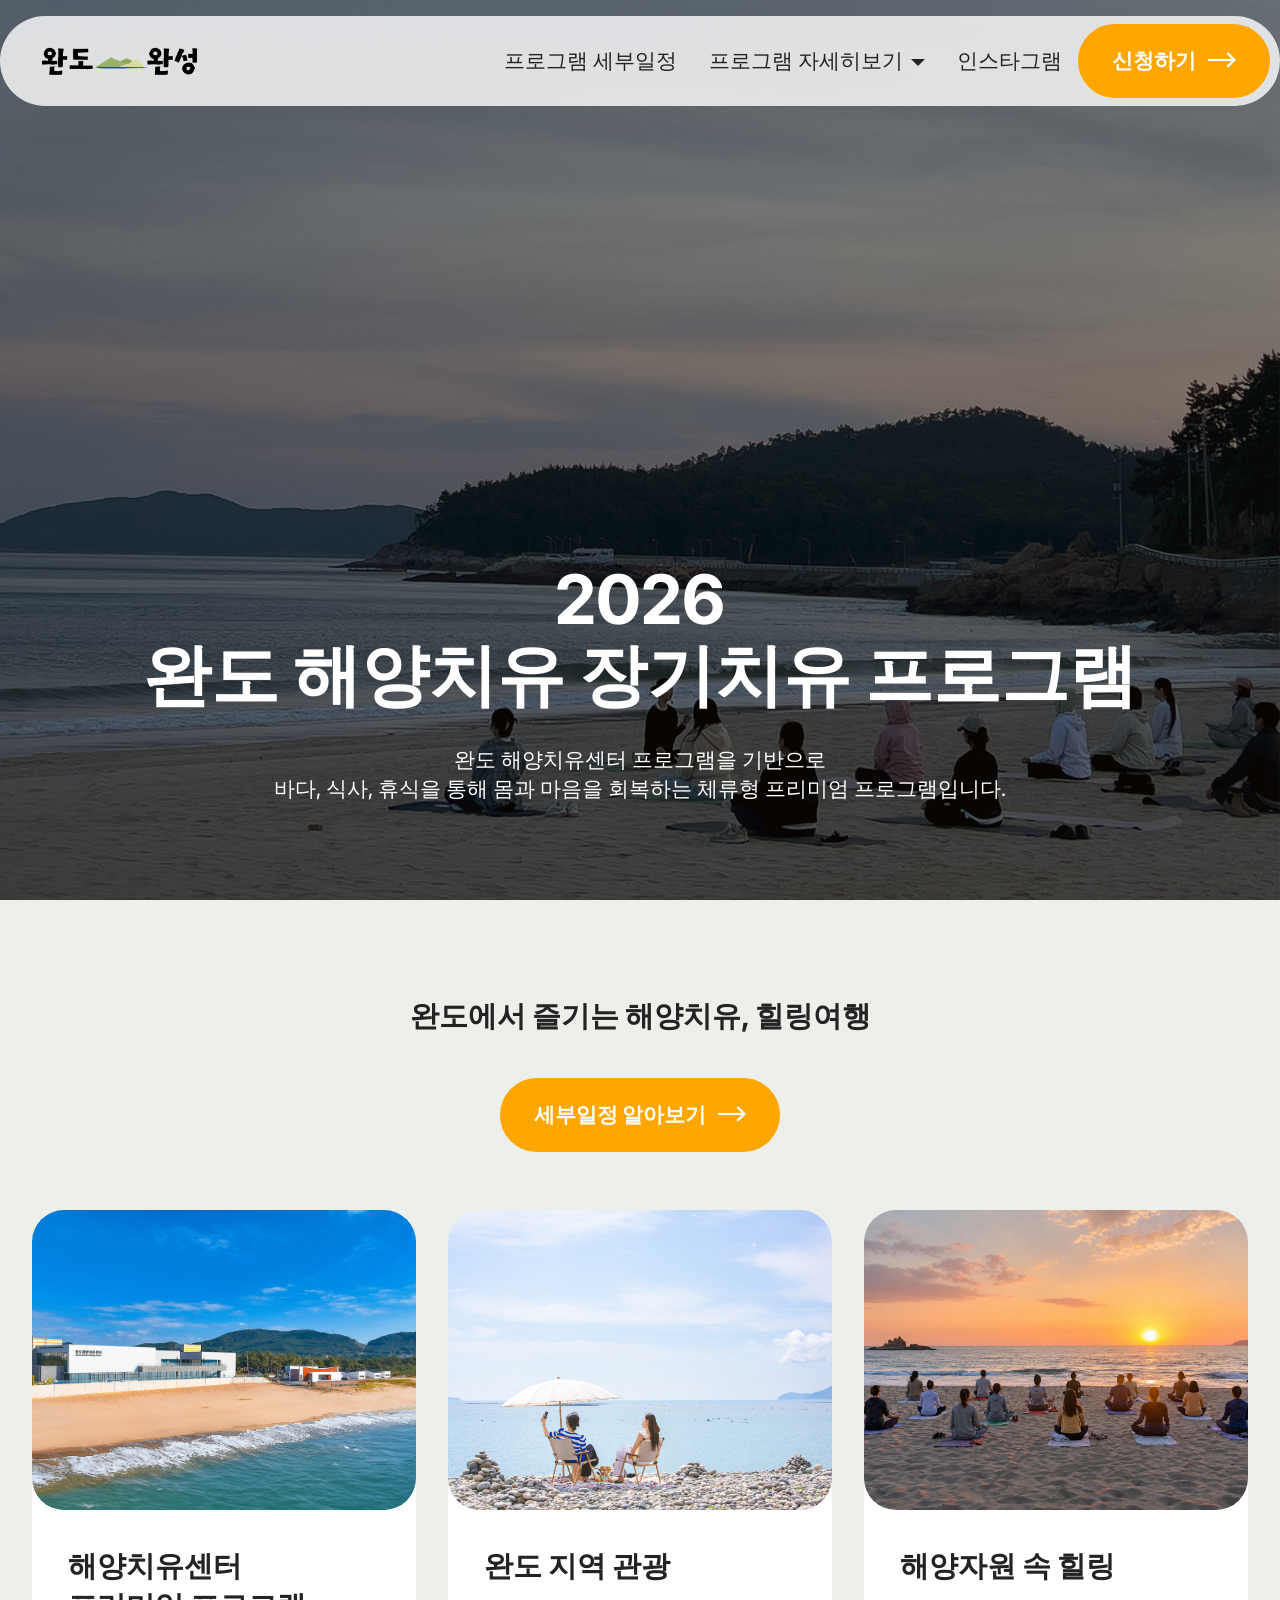
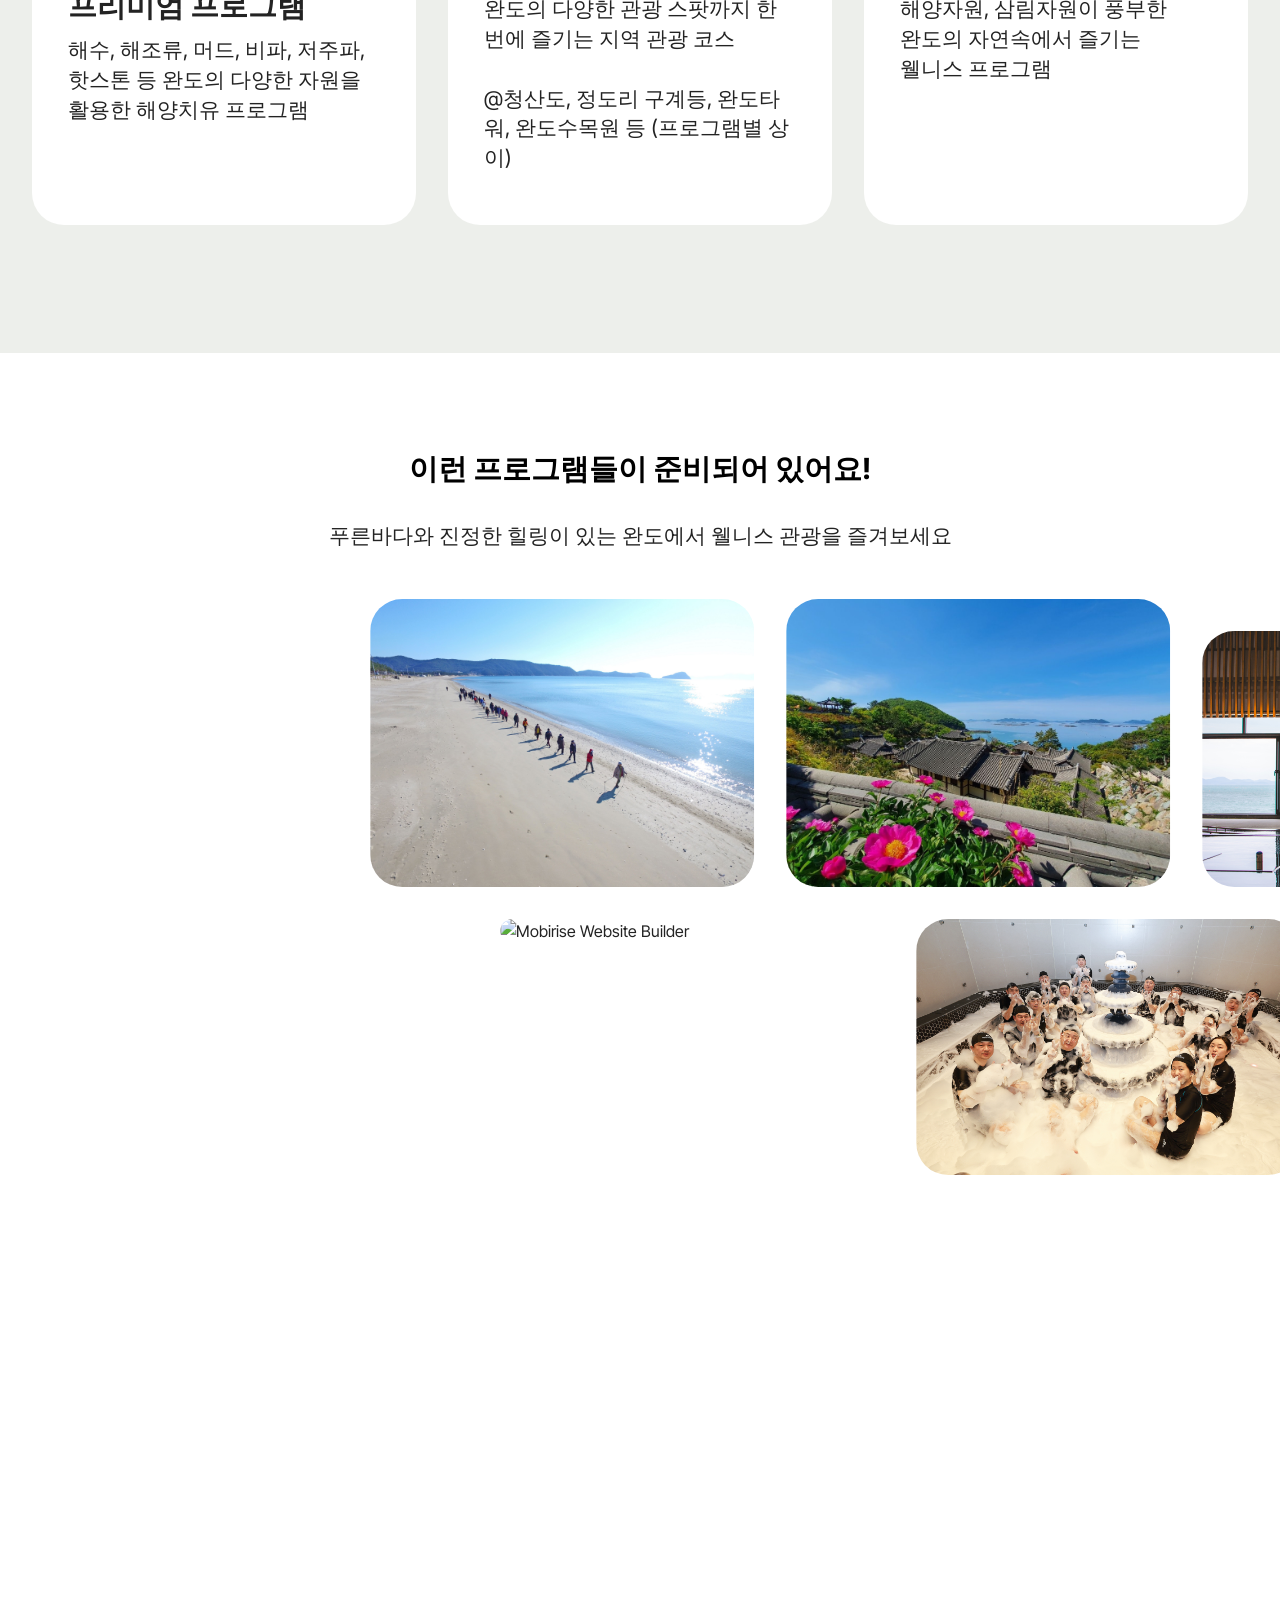
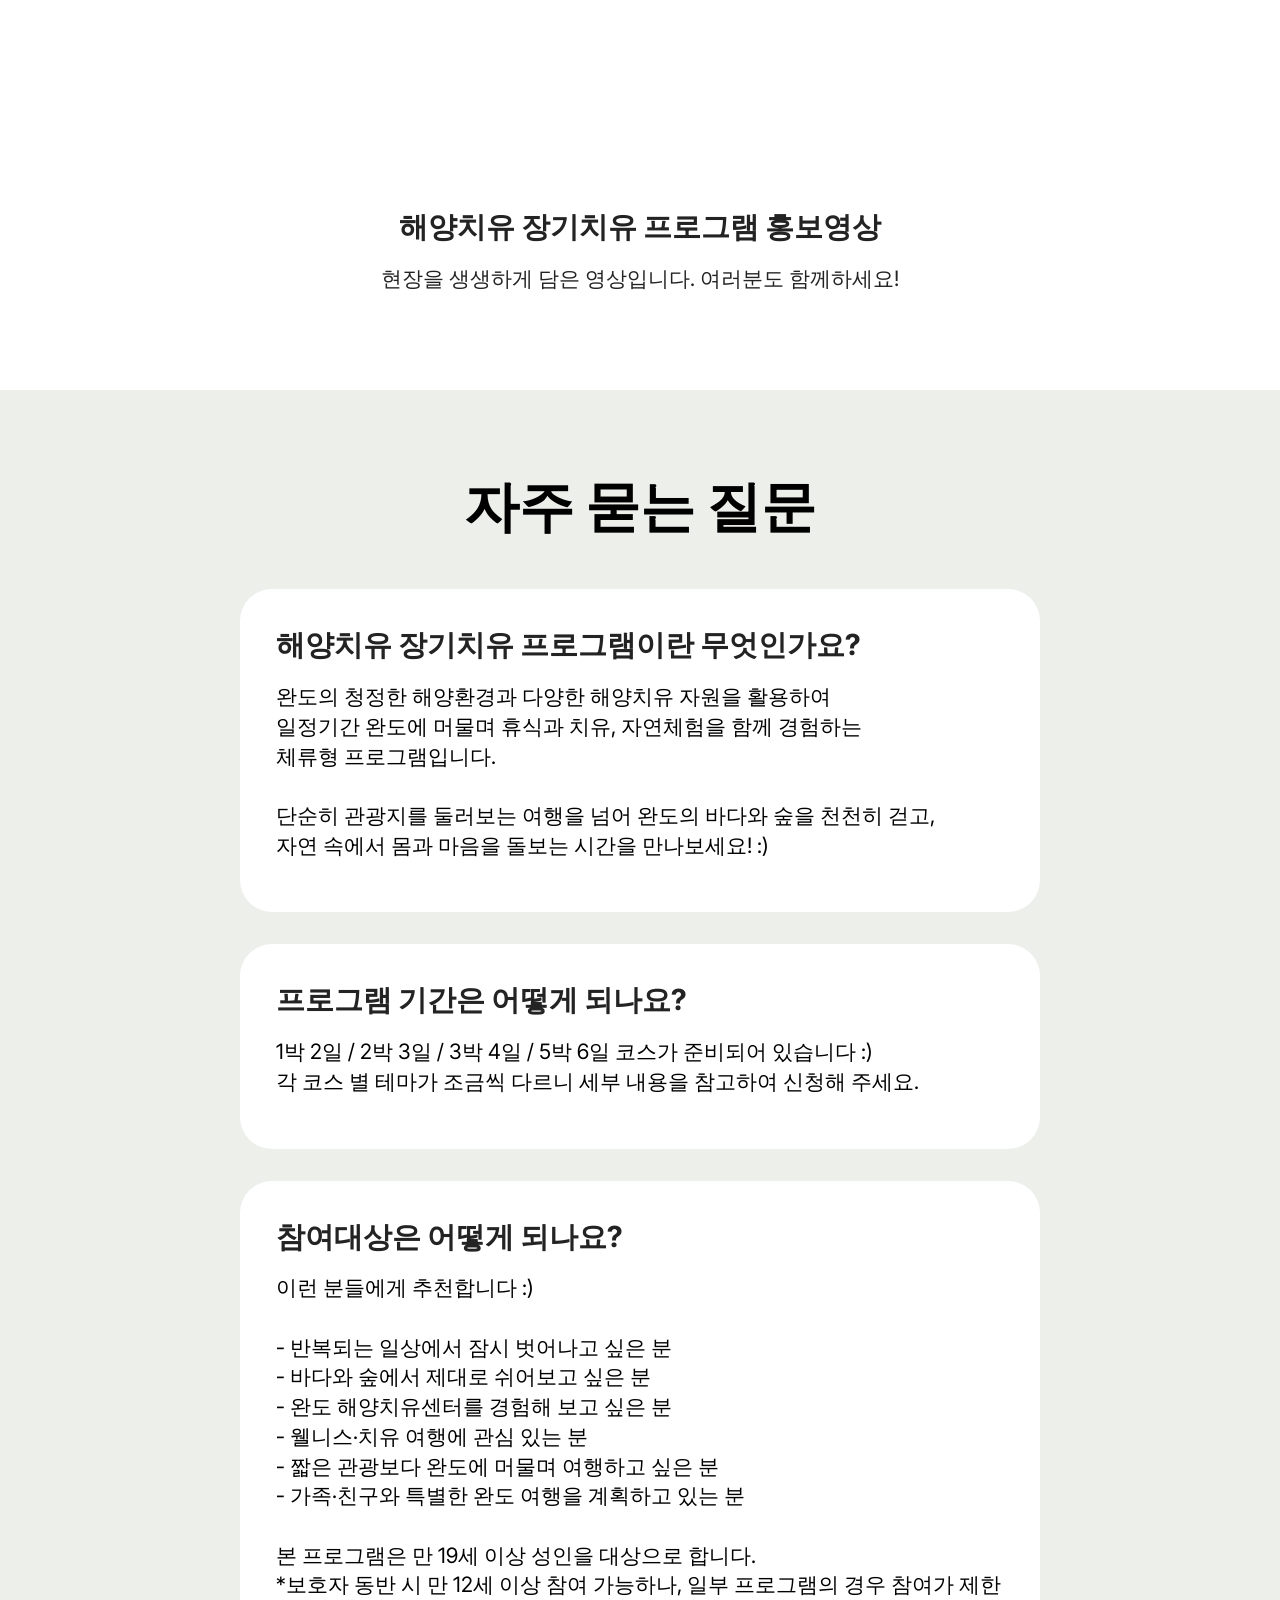
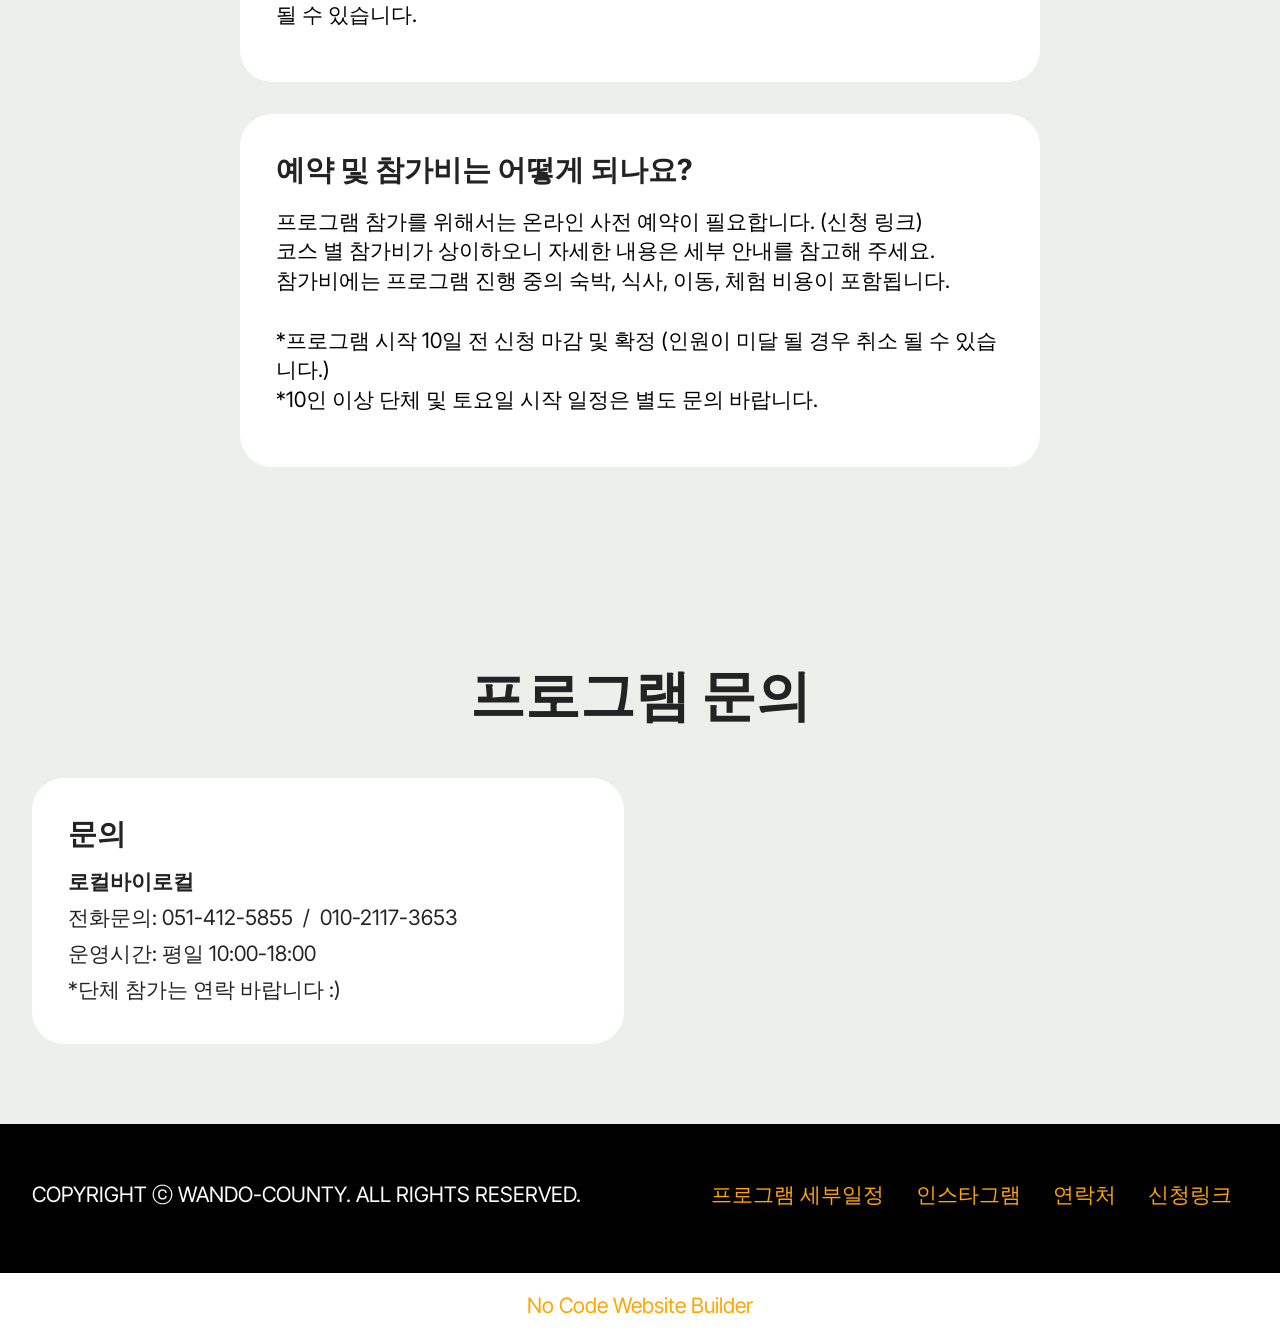
==== commit 40630f6e: "ver6_0930_num02 mob num" ====
--- a/index.html
+++ b/index.html
@@ -18,7 +18,7 @@
   <link rel="stylesheet" href="assets/theme/css/style.css">
   <link rel="preload" href="https://fonts.googleapis.com/css?family=Inter+Tight:100,200,300,400,500,600,700,800,900,100i,200i,300i,400i,500i,600i,700i,800i,900i&display=swap" as="style" onload="this.onload=null;this.rel='stylesheet'">
   <noscript><link rel="stylesheet" href="https://fonts.googleapis.com/css?family=Inter+Tight:100,200,300,400,500,600,700,800,900,100i,200i,300i,400i,500i,600i,700i,800i,900i&display=swap"></noscript>
-  <link rel="preload" as="style" href="assets/mobirise/css/mbr-additional.css?v=eZvf4W"><link rel="stylesheet" href="assets/mobirise/css/mbr-additional.css?v=eZvf4W" type="text/css">
+  <link rel="preload" as="style" href="assets/mobirise/css/mbr-additional.css?v=2SmtFE"><link rel="stylesheet" href="assets/mobirise/css/mbr-additional.css?v=2SmtFE" type="text/css">
 
   
   
@@ -63,8 +63,8 @@
 			</button>
 			<div class="collapse navbar-collapse" id="navbarSupportedContent">
 				<ul class="navbar-nav nav-dropdown" data-app-modern-menu="true"><li class="nav-item">
-						<a class="nav-link link text-black text-primary display-4" href="page1.html">프로그램세부일정</a>
-					</li><li class="nav-item dropdown"><a class="nav-link link text-black text-primary dropdown-toggle show display-4" href="https://balsam-tablecloth-50e.notion.site/d4c113ba708882dabb6881878abc5af6" target="_blank" aria-expanded="false" data-toggle="dropdown-submenu" data-bs-toggle="dropdown" data-bs-auto-close="outside">프로그램 자세히보기</a><div class="dropdown-menu show" aria-labelledby="dropdown-205" data-bs-popper="none"><a class="text-black text-primary dropdown-item display-4" href="page2.html">해양치유센터 프리미엄 프로그램</a><a class="text-black text-primary show dropdown-item display-4" href="page3.html">완도 지역관광</a><a class="text-black text-primary dropdown-item display-4" href="page4.html">숙소와 식사</a></div></li><li class="nav-item">
+						<a class="nav-link link text-black text-primary display-4" href="page1.html">프로그램 세부일정</a>
+					</li><li class="nav-item dropdown"><a class="nav-link link text-black text-primary dropdown-toggle display-4" href="https://balsam-tablecloth-50e.notion.site/d4c113ba708882dabb6881878abc5af6" target="_blank" aria-expanded="false" data-toggle="dropdown-submenu" data-bs-toggle="dropdown" data-bs-auto-close="outside">프로그램 자세히보기</a><div class="dropdown-menu" aria-labelledby="dropdown-205"><a class="text-black text-primary dropdown-item display-4" href="page2.html">해양치유센터 프리미엄 프로그램</a><a class="text-black text-primary show dropdown-item display-4" href="page3.html">완도 지역관광</a><a class="text-black text-primary dropdown-item display-4" href="page4.html">숙소와 식사</a></div></li><li class="nav-item">
 						<a class="nav-link link text-black text-primary display-4" href="https://www.instagram.com/wd_marine_healing" aria-expanded="false">인스타그램</a>
 					</li></ul>
 				
@@ -325,7 +325,7 @@
             </div>
         </div>
     </div>
-</section><section class="display-7" style="padding: 0;align-items: center;justify-content: center;flex-wrap: wrap;    align-content: center;display: flex;position: relative;height: 4rem;"><a href="https://mobiri.se/5114233" style="flex: 1 1;height: 4rem;position: absolute;width: 100%;z-index: 1;"><img alt="" style="height: 4rem;" src="[data-uri]"></a><p style="margin: 0;text-align: center;" class="display-7">&#8204;</p><a style="z-index:1" href="https://mobirise.com"> Website Software</a></section><script src="assets/bootstrap/js/bootstrap.bundle.min.js"></script>  <script src="assets/parallax/jarallax.js"></script>  <script src="assets/smoothscroll/smooth-scroll.js"></script>  <script src="assets/ytplayer/index.js"></script>  <script src="assets/dropdown/js/navbar-dropdown.js"></script>  <script src="assets/scrollgallery/scroll-gallery.js"></script>  <script src="assets/playervimeo/vimeo_player.js"></script>  <script src="assets/theme/js/script.js"></script>  
+</section><section class="display-7" style="padding: 0;align-items: center;justify-content: center;flex-wrap: wrap;    align-content: center;display: flex;position: relative;height: 4rem;"><a href="https://mobiri.se/5114233" style="flex: 1 1;height: 4rem;position: absolute;width: 100%;z-index: 1;"><img alt="" style="height: 4rem;" src="[data-uri]"></a><p style="margin: 0;text-align: center;" class="display-7">&#8204;</p><a style="z-index:1" href="https://mobirise.com/builder/no-code-website-builder.html">No Code Website Builder</a></section><script src="assets/bootstrap/js/bootstrap.bundle.min.js"></script>  <script src="assets/parallax/jarallax.js"></script>  <script src="assets/smoothscroll/smooth-scroll.js"></script>  <script src="assets/ytplayer/index.js"></script>  <script src="assets/dropdown/js/navbar-dropdown.js"></script>  <script src="assets/scrollgallery/scroll-gallery.js"></script>  <script src="assets/playervimeo/vimeo_player.js"></script>  <script src="assets/theme/js/script.js"></script>  
   
   
 </body>
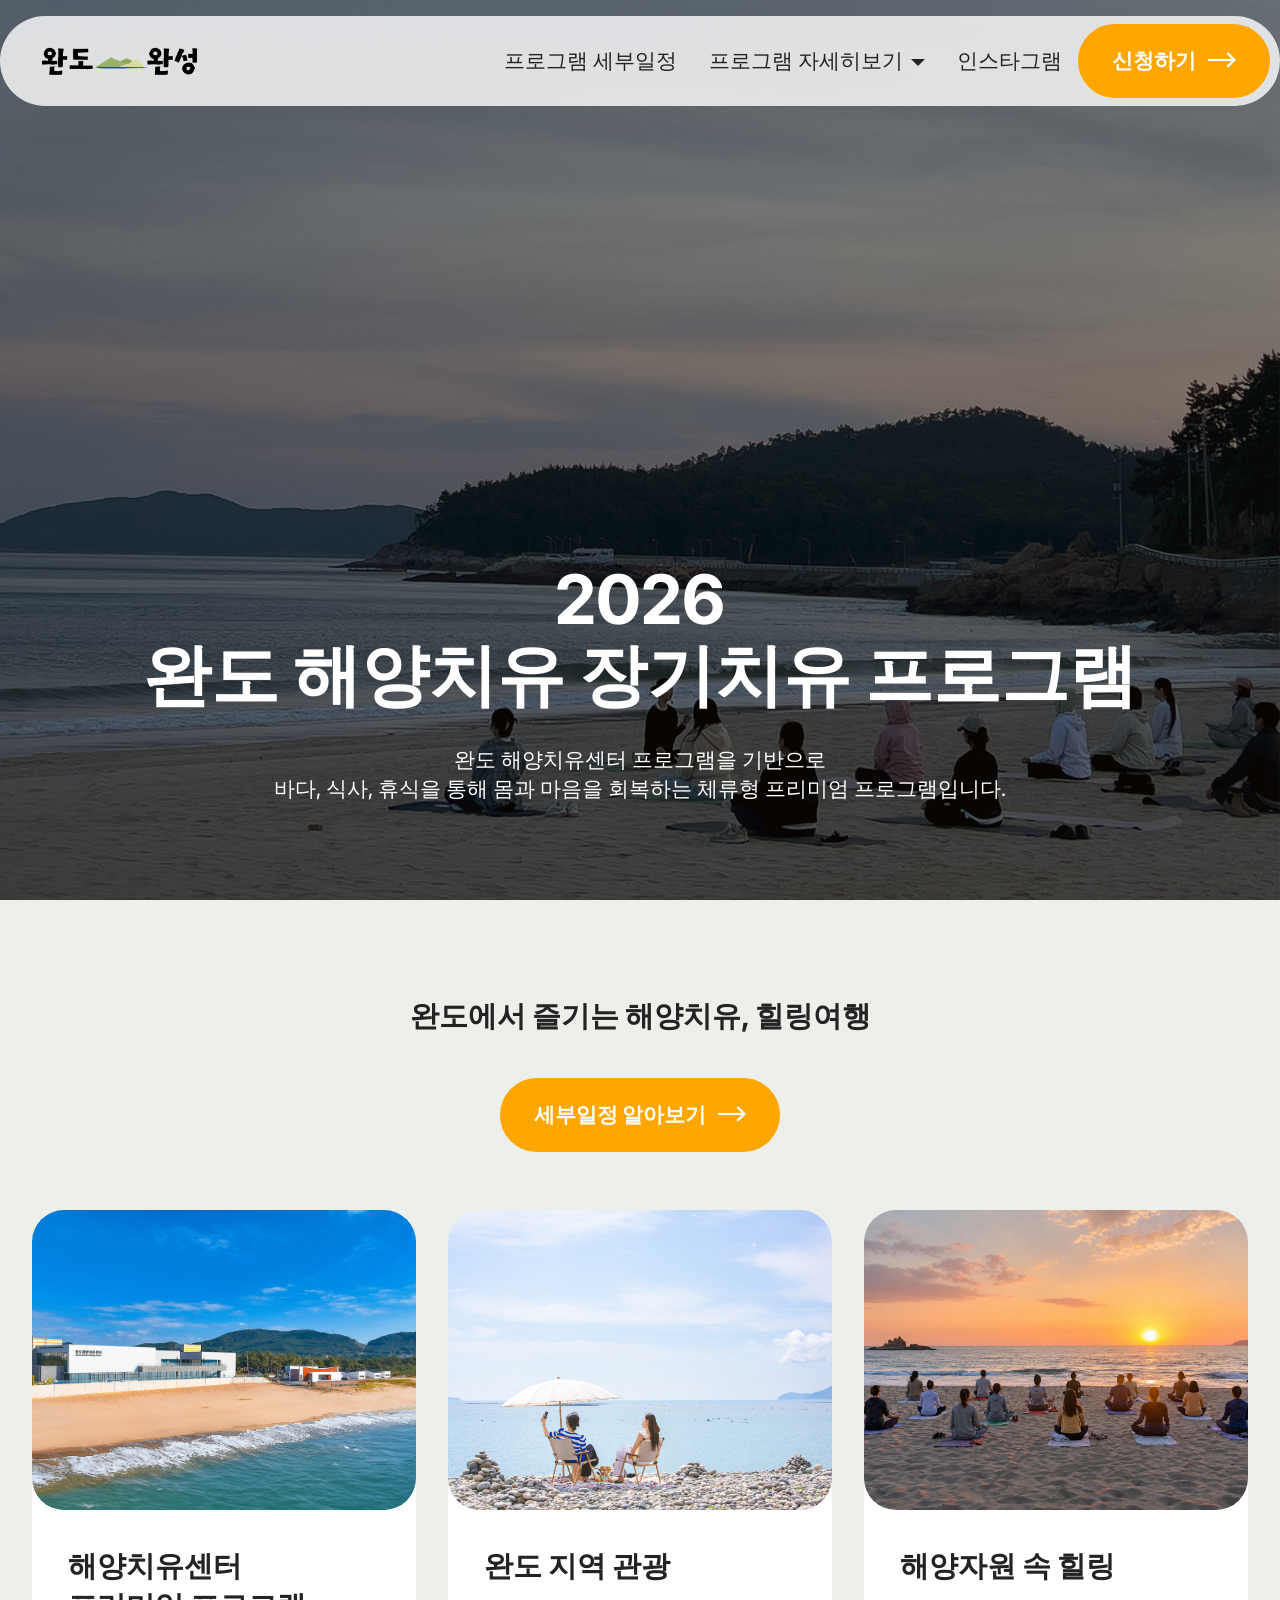
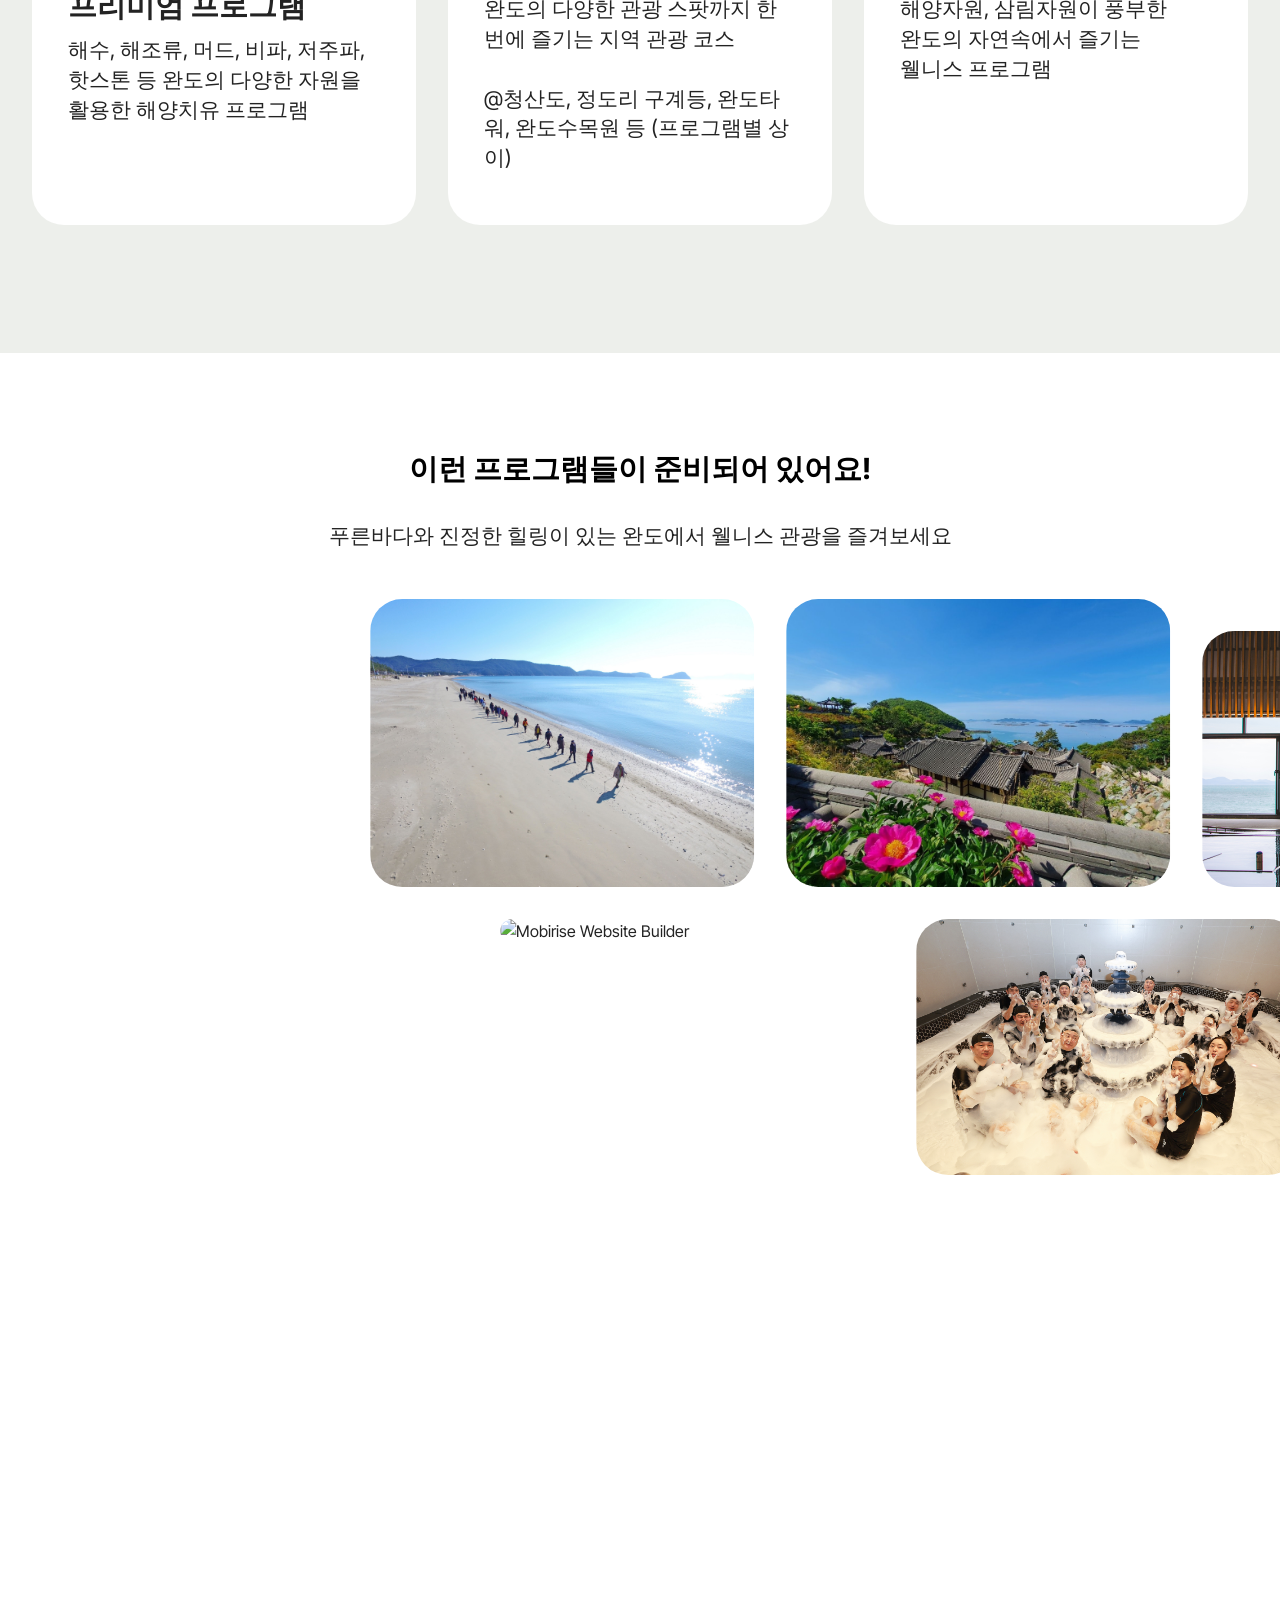
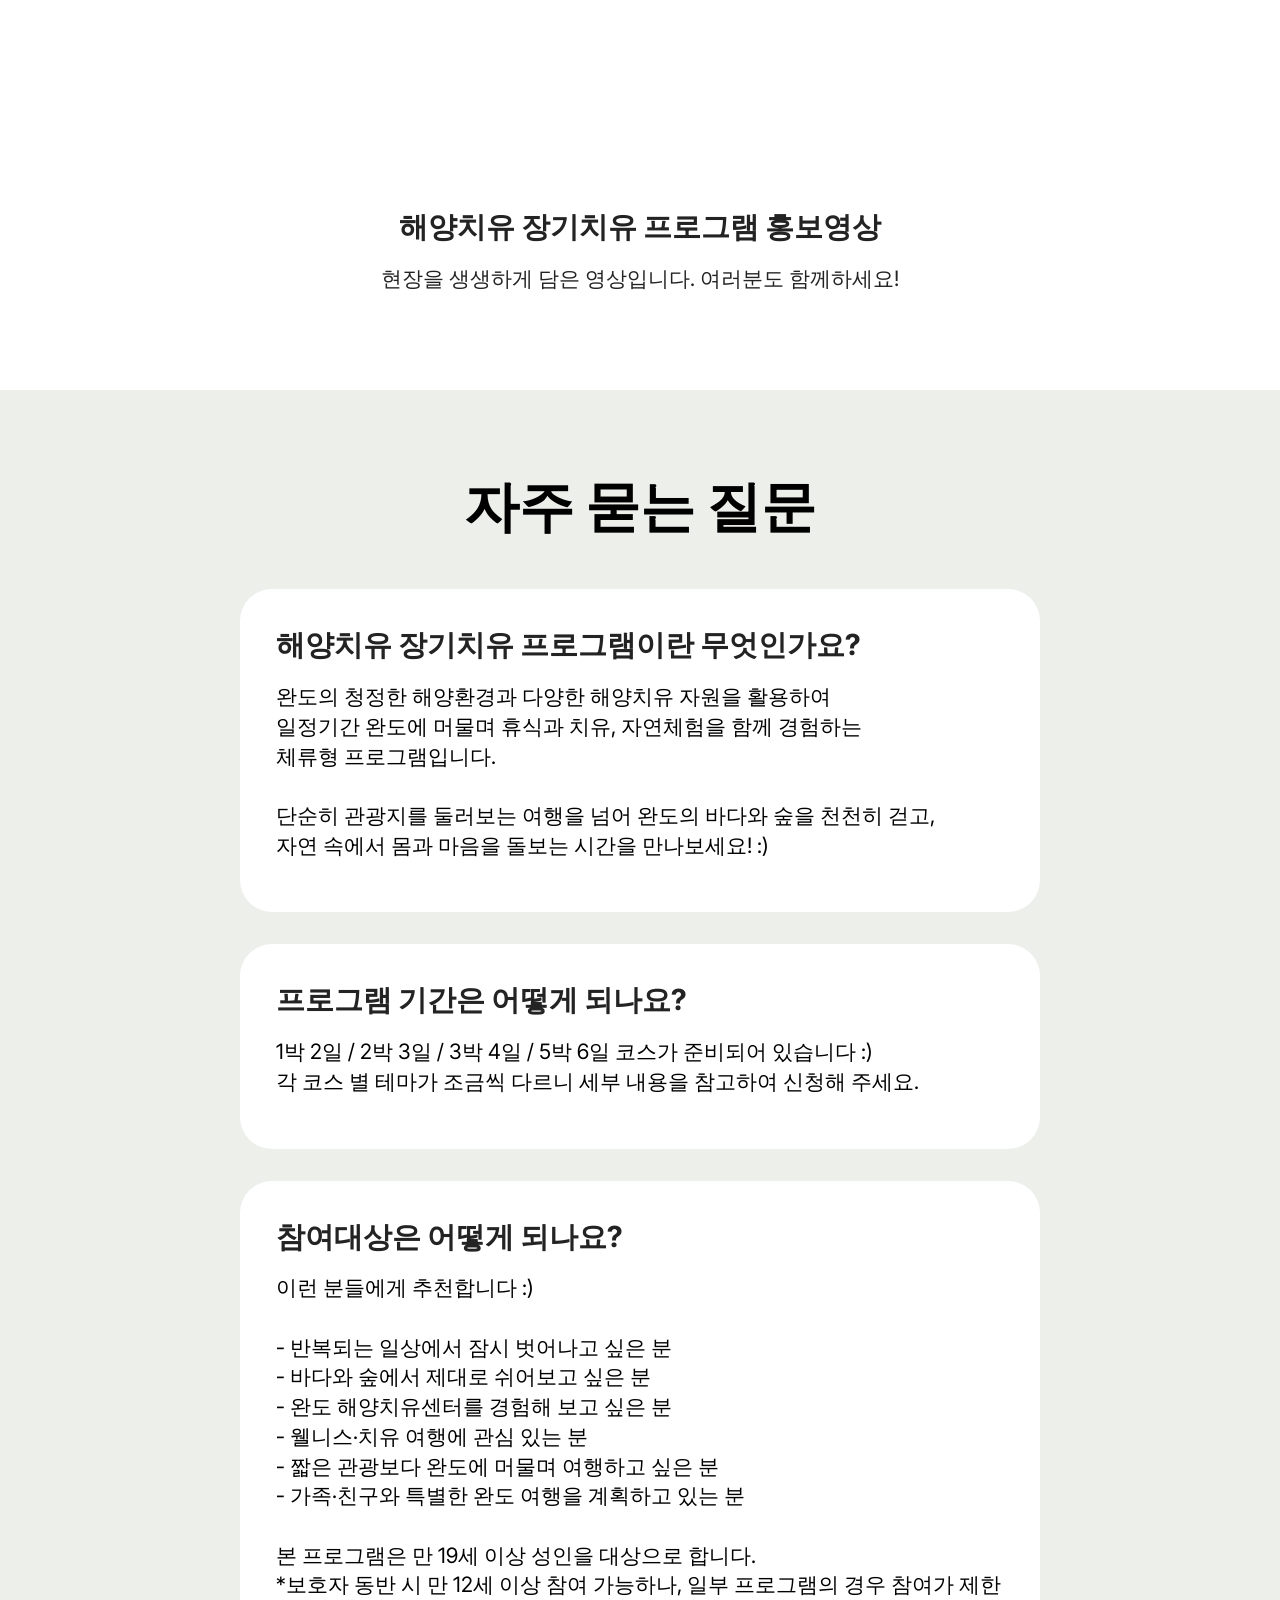
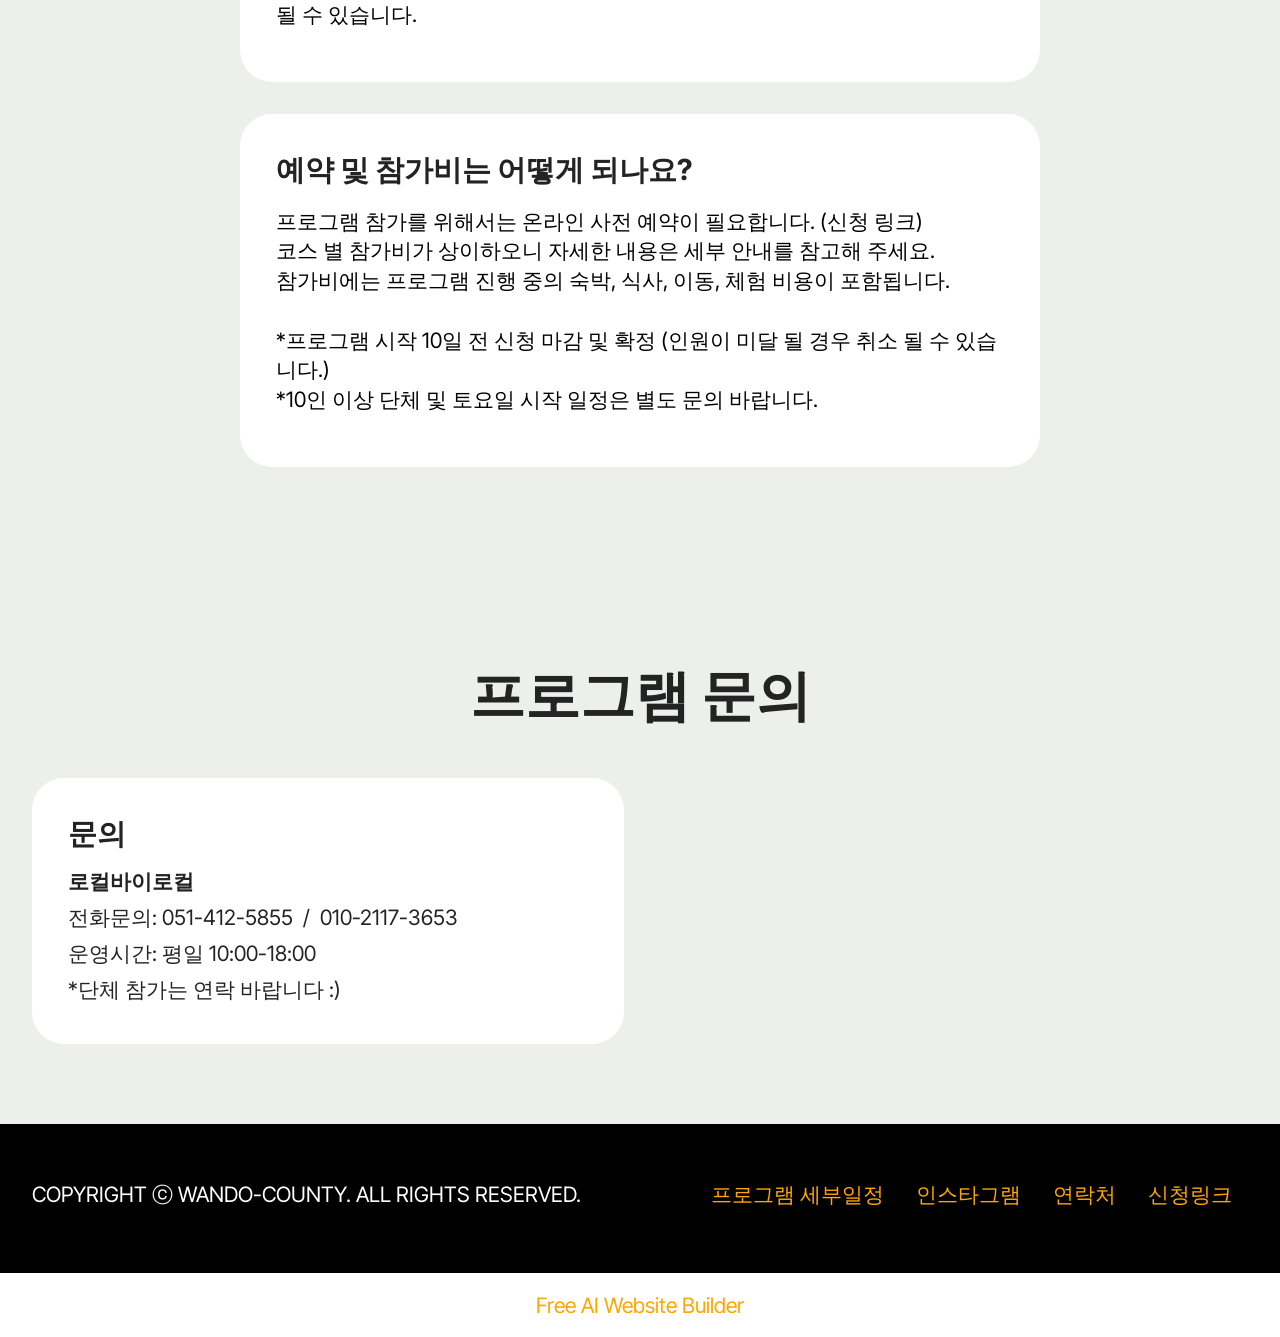
==== commit cdb1d66c: "ver6_0930_detail info ver6_0930_detail info" ====
--- a/index.html
+++ b/index.html
@@ -18,7 +18,7 @@
   <link rel="stylesheet" href="assets/theme/css/style.css">
   <link rel="preload" href="https://fonts.googleapis.com/css?family=Inter+Tight:100,200,300,400,500,600,700,800,900,100i,200i,300i,400i,500i,600i,700i,800i,900i&display=swap" as="style" onload="this.onload=null;this.rel='stylesheet'">
   <noscript><link rel="stylesheet" href="https://fonts.googleapis.com/css?family=Inter+Tight:100,200,300,400,500,600,700,800,900,100i,200i,300i,400i,500i,600i,700i,800i,900i&display=swap"></noscript>
-  <link rel="preload" as="style" href="assets/mobirise/css/mbr-additional.css?v=2SmtFE"><link rel="stylesheet" href="assets/mobirise/css/mbr-additional.css?v=2SmtFE" type="text/css">
+  <link rel="preload" as="style" href="assets/mobirise/css/mbr-additional.css?v=zbXDDo"><link rel="stylesheet" href="assets/mobirise/css/mbr-additional.css?v=zbXDDo" type="text/css">
 
   
   
@@ -325,7 +325,7 @@
             </div>
         </div>
     </div>
-</section><section class="display-7" style="padding: 0;align-items: center;justify-content: center;flex-wrap: wrap;    align-content: center;display: flex;position: relative;height: 4rem;"><a href="https://mobiri.se/5114233" style="flex: 1 1;height: 4rem;position: absolute;width: 100%;z-index: 1;"><img alt="" style="height: 4rem;" src="[data-uri]"></a><p style="margin: 0;text-align: center;" class="display-7">&#8204;</p><a style="z-index:1" href="https://mobirise.com/builder/no-code-website-builder.html">No Code Website Builder</a></section><script src="assets/bootstrap/js/bootstrap.bundle.min.js"></script>  <script src="assets/parallax/jarallax.js"></script>  <script src="assets/smoothscroll/smooth-scroll.js"></script>  <script src="assets/ytplayer/index.js"></script>  <script src="assets/dropdown/js/navbar-dropdown.js"></script>  <script src="assets/scrollgallery/scroll-gallery.js"></script>  <script src="assets/playervimeo/vimeo_player.js"></script>  <script src="assets/theme/js/script.js"></script>  
+</section><section class="display-7" style="padding: 0;align-items: center;justify-content: center;flex-wrap: wrap;    align-content: center;display: flex;position: relative;height: 4rem;"><a href="https://mobiri.se/5114233" style="flex: 1 1;height: 4rem;position: absolute;width: 100%;z-index: 1;"><img alt="" style="height: 4rem;" src="[data-uri]"></a><p style="margin: 0;text-align: center;" class="display-7">&#8204;</p><a style="z-index:1" href="https://mobirise.com/builder/ai-website-builder.html">Free AI Website Builder</a></section><script src="assets/bootstrap/js/bootstrap.bundle.min.js"></script>  <script src="assets/parallax/jarallax.js"></script>  <script src="assets/smoothscroll/smooth-scroll.js"></script>  <script src="assets/ytplayer/index.js"></script>  <script src="assets/dropdown/js/navbar-dropdown.js"></script>  <script src="assets/scrollgallery/scroll-gallery.js"></script>  <script src="assets/playervimeo/vimeo_player.js"></script>  <script src="assets/theme/js/script.js"></script>  
   
   
 </body>
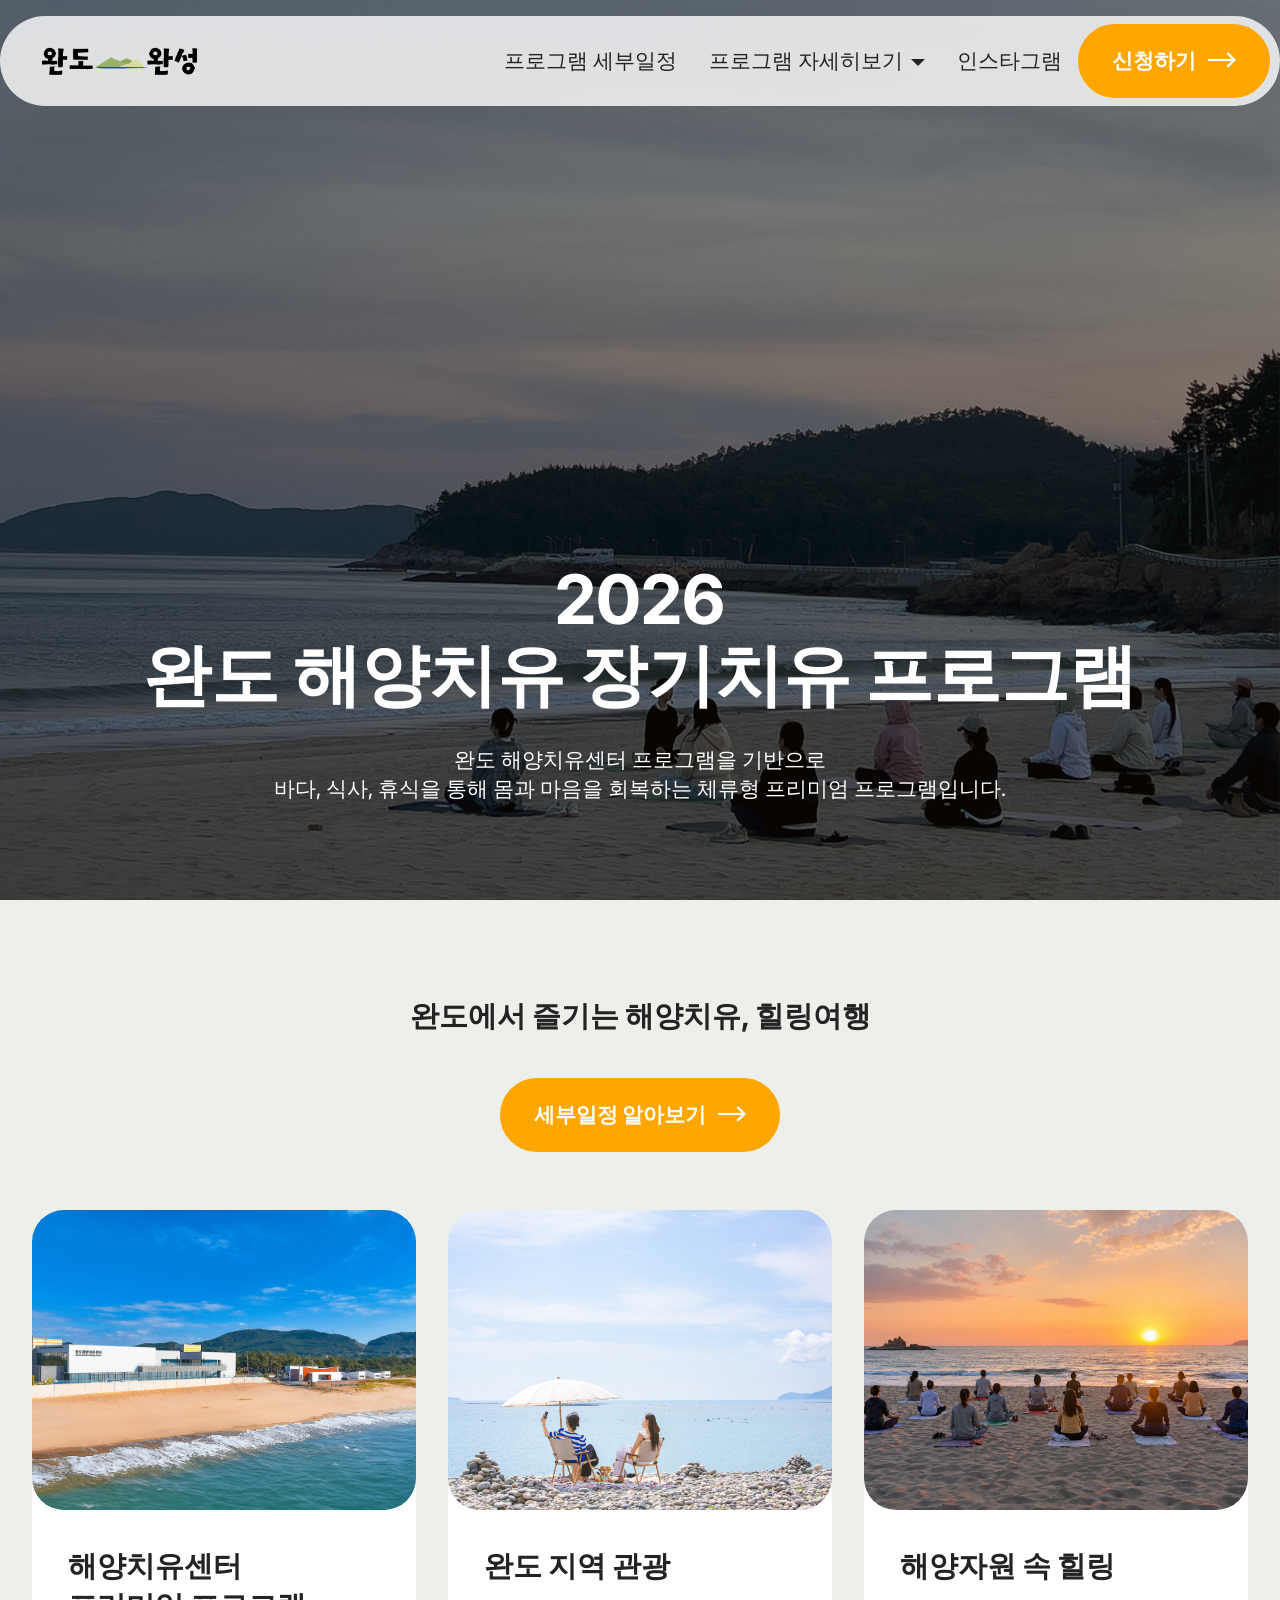
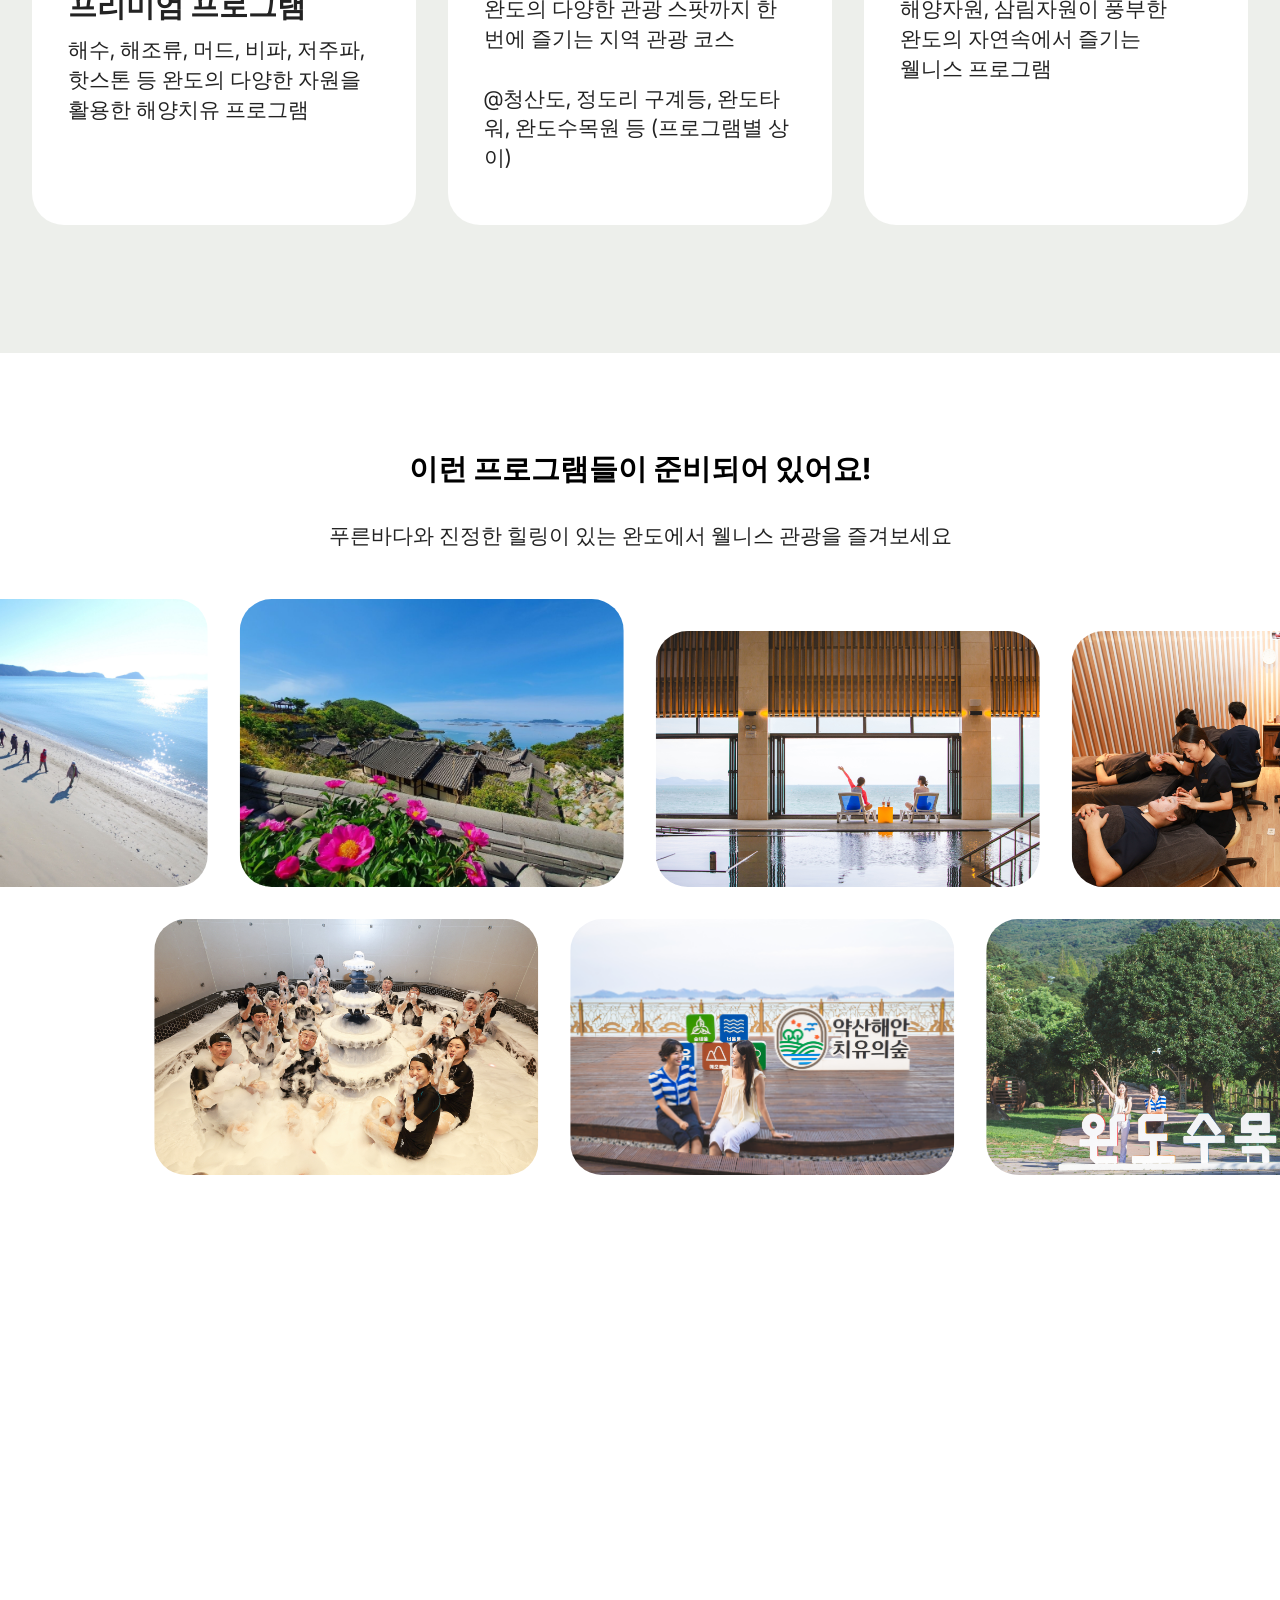
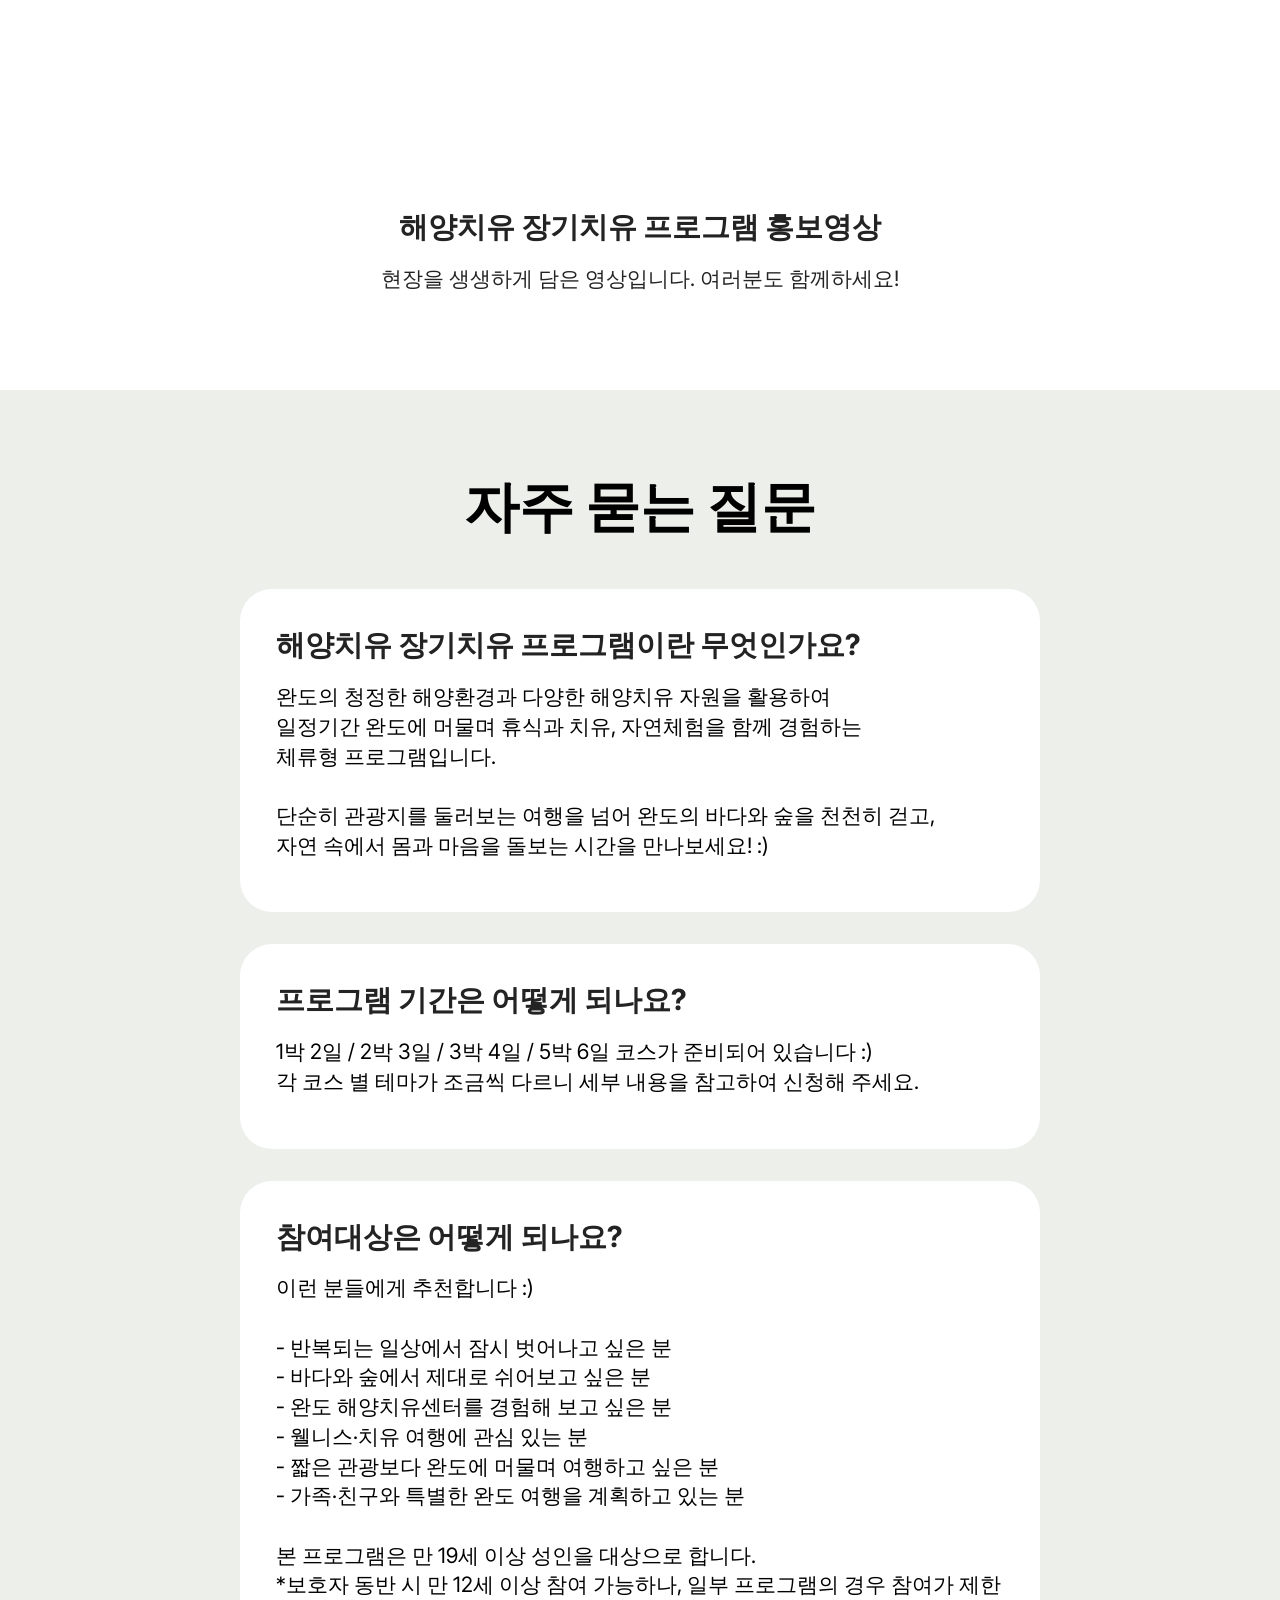
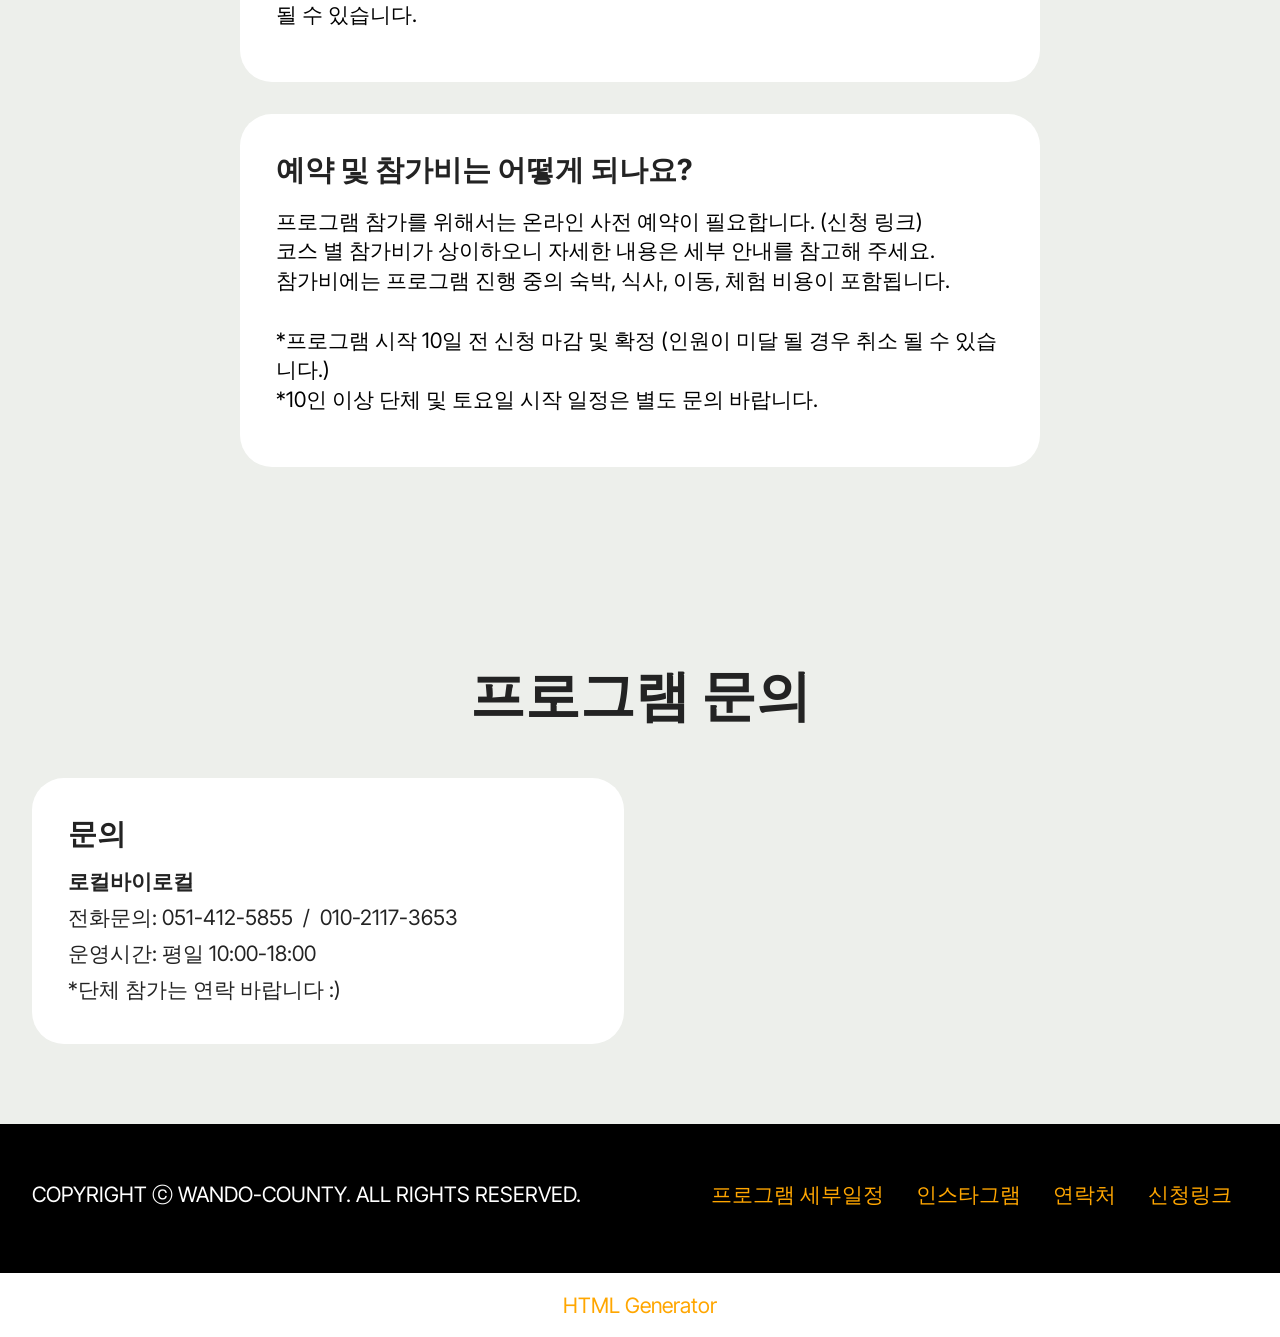
==== commit 57bd122c: "ver6_1001_schedule schedule" ====
--- a/index.html
+++ b/index.html
@@ -18,7 +18,7 @@
   <link rel="stylesheet" href="assets/theme/css/style.css">
   <link rel="preload" href="https://fonts.googleapis.com/css?family=Inter+Tight:100,200,300,400,500,600,700,800,900,100i,200i,300i,400i,500i,600i,700i,800i,900i&display=swap" as="style" onload="this.onload=null;this.rel='stylesheet'">
   <noscript><link rel="stylesheet" href="https://fonts.googleapis.com/css?family=Inter+Tight:100,200,300,400,500,600,700,800,900,100i,200i,300i,400i,500i,600i,700i,800i,900i&display=swap"></noscript>
-  <link rel="preload" as="style" href="assets/mobirise/css/mbr-additional.css?v=zbXDDo"><link rel="stylesheet" href="assets/mobirise/css/mbr-additional.css?v=zbXDDo" type="text/css">
+  <link rel="preload" as="style" href="assets/mobirise/css/mbr-additional.css?v=8cSEQg"><link rel="stylesheet" href="assets/mobirise/css/mbr-additional.css?v=8cSEQg" type="text/css">
 
   
   
@@ -325,7 +325,7 @@
             </div>
         </div>
     </div>
-</section><section class="display-7" style="padding: 0;align-items: center;justify-content: center;flex-wrap: wrap;    align-content: center;display: flex;position: relative;height: 4rem;"><a href="https://mobiri.se/5114233" style="flex: 1 1;height: 4rem;position: absolute;width: 100%;z-index: 1;"><img alt="" style="height: 4rem;" src="[data-uri]"></a><p style="margin: 0;text-align: center;" class="display-7">&#8204;</p><a style="z-index:1" href="https://mobirise.com/builder/ai-website-builder.html">Free AI Website Builder</a></section><script src="assets/bootstrap/js/bootstrap.bundle.min.js"></script>  <script src="assets/parallax/jarallax.js"></script>  <script src="assets/smoothscroll/smooth-scroll.js"></script>  <script src="assets/ytplayer/index.js"></script>  <script src="assets/dropdown/js/navbar-dropdown.js"></script>  <script src="assets/scrollgallery/scroll-gallery.js"></script>  <script src="assets/playervimeo/vimeo_player.js"></script>  <script src="assets/theme/js/script.js"></script>  
+</section><section class="display-7" style="padding: 0;align-items: center;justify-content: center;flex-wrap: wrap;    align-content: center;display: flex;position: relative;height: 4rem;"><a href="https://mobiri.se/5114233" style="flex: 1 1;height: 4rem;position: absolute;width: 100%;z-index: 1;"><img alt="" style="height: 4rem;" src="[data-uri]"></a><p style="margin: 0;text-align: center;" class="display-7">&#8204;</p><a style="z-index:1" href="https://mobirise.com/html-builder.html">HTML Generator</a></section><script src="assets/bootstrap/js/bootstrap.bundle.min.js"></script>  <script src="assets/parallax/jarallax.js"></script>  <script src="assets/smoothscroll/smooth-scroll.js"></script>  <script src="assets/ytplayer/index.js"></script>  <script src="assets/dropdown/js/navbar-dropdown.js"></script>  <script src="assets/scrollgallery/scroll-gallery.js"></script>  <script src="assets/playervimeo/vimeo_player.js"></script>  <script src="assets/theme/js/script.js"></script>  
   
   
 </body>
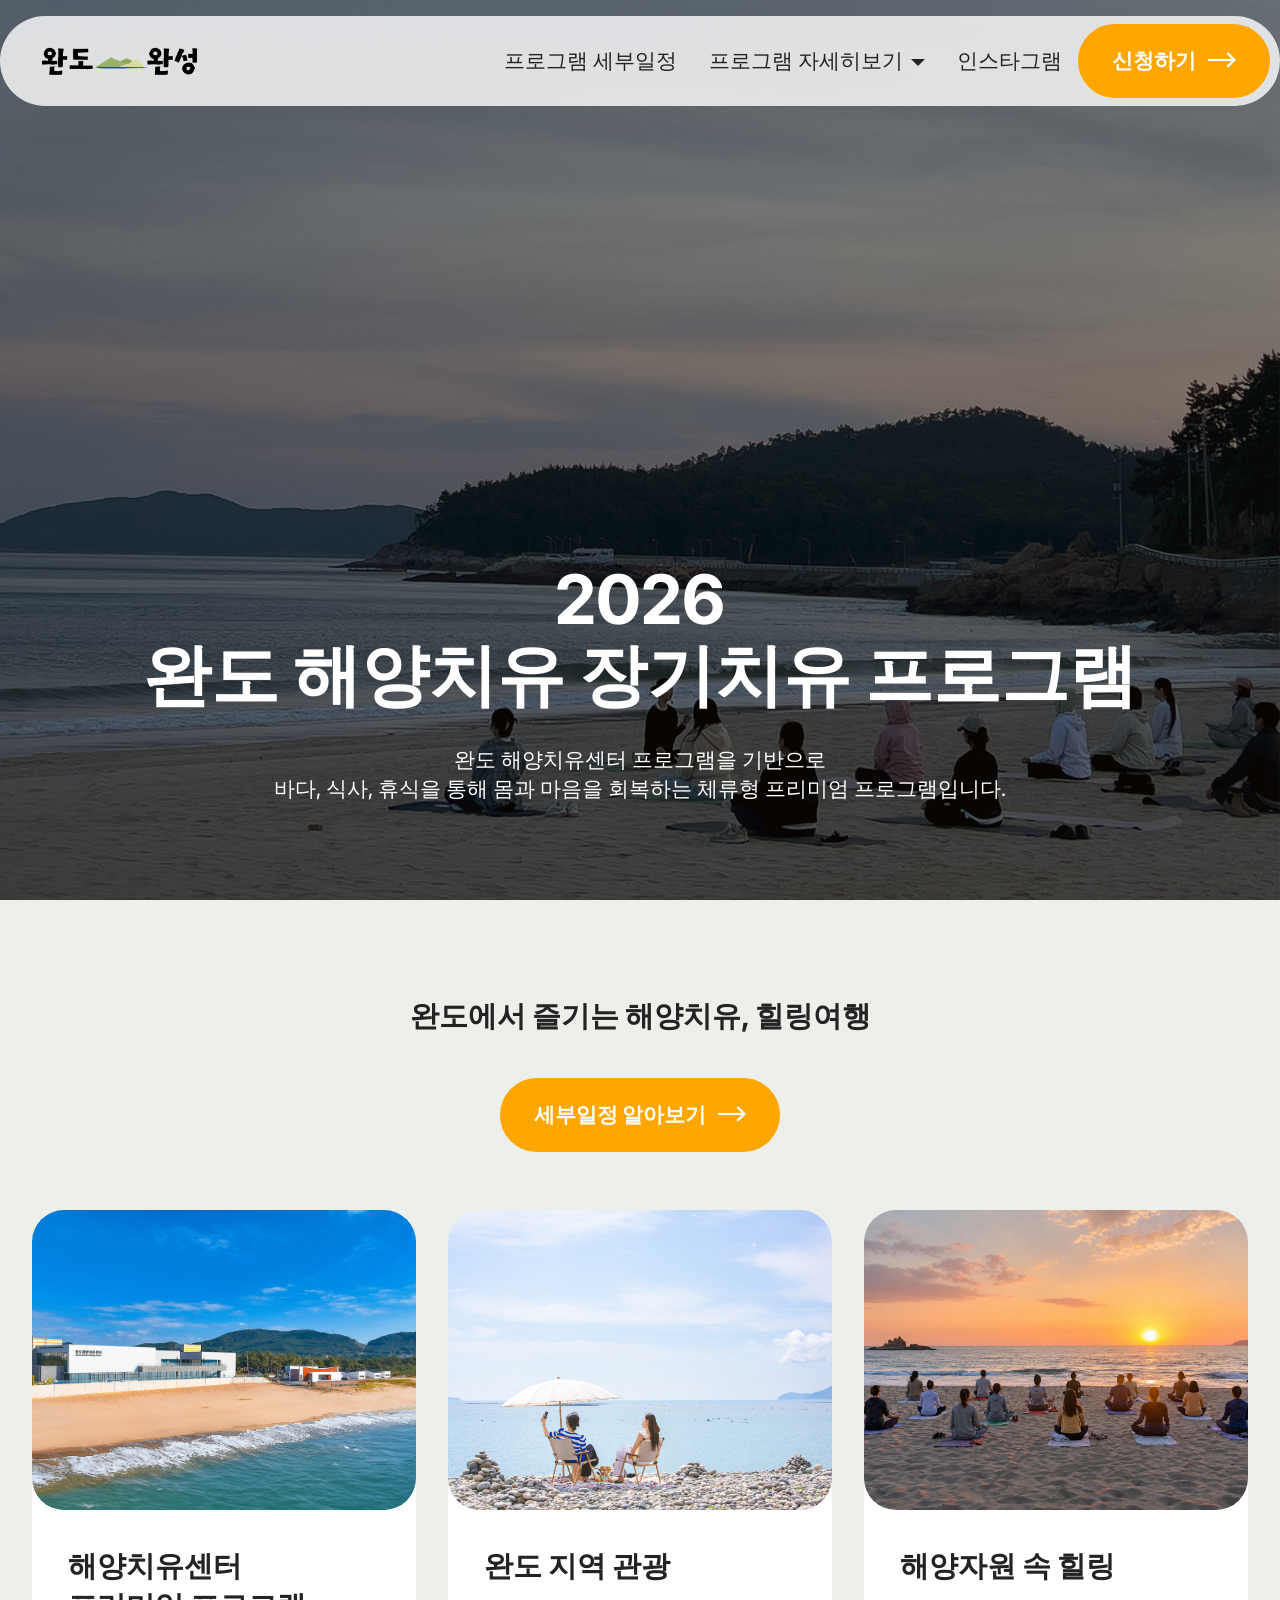
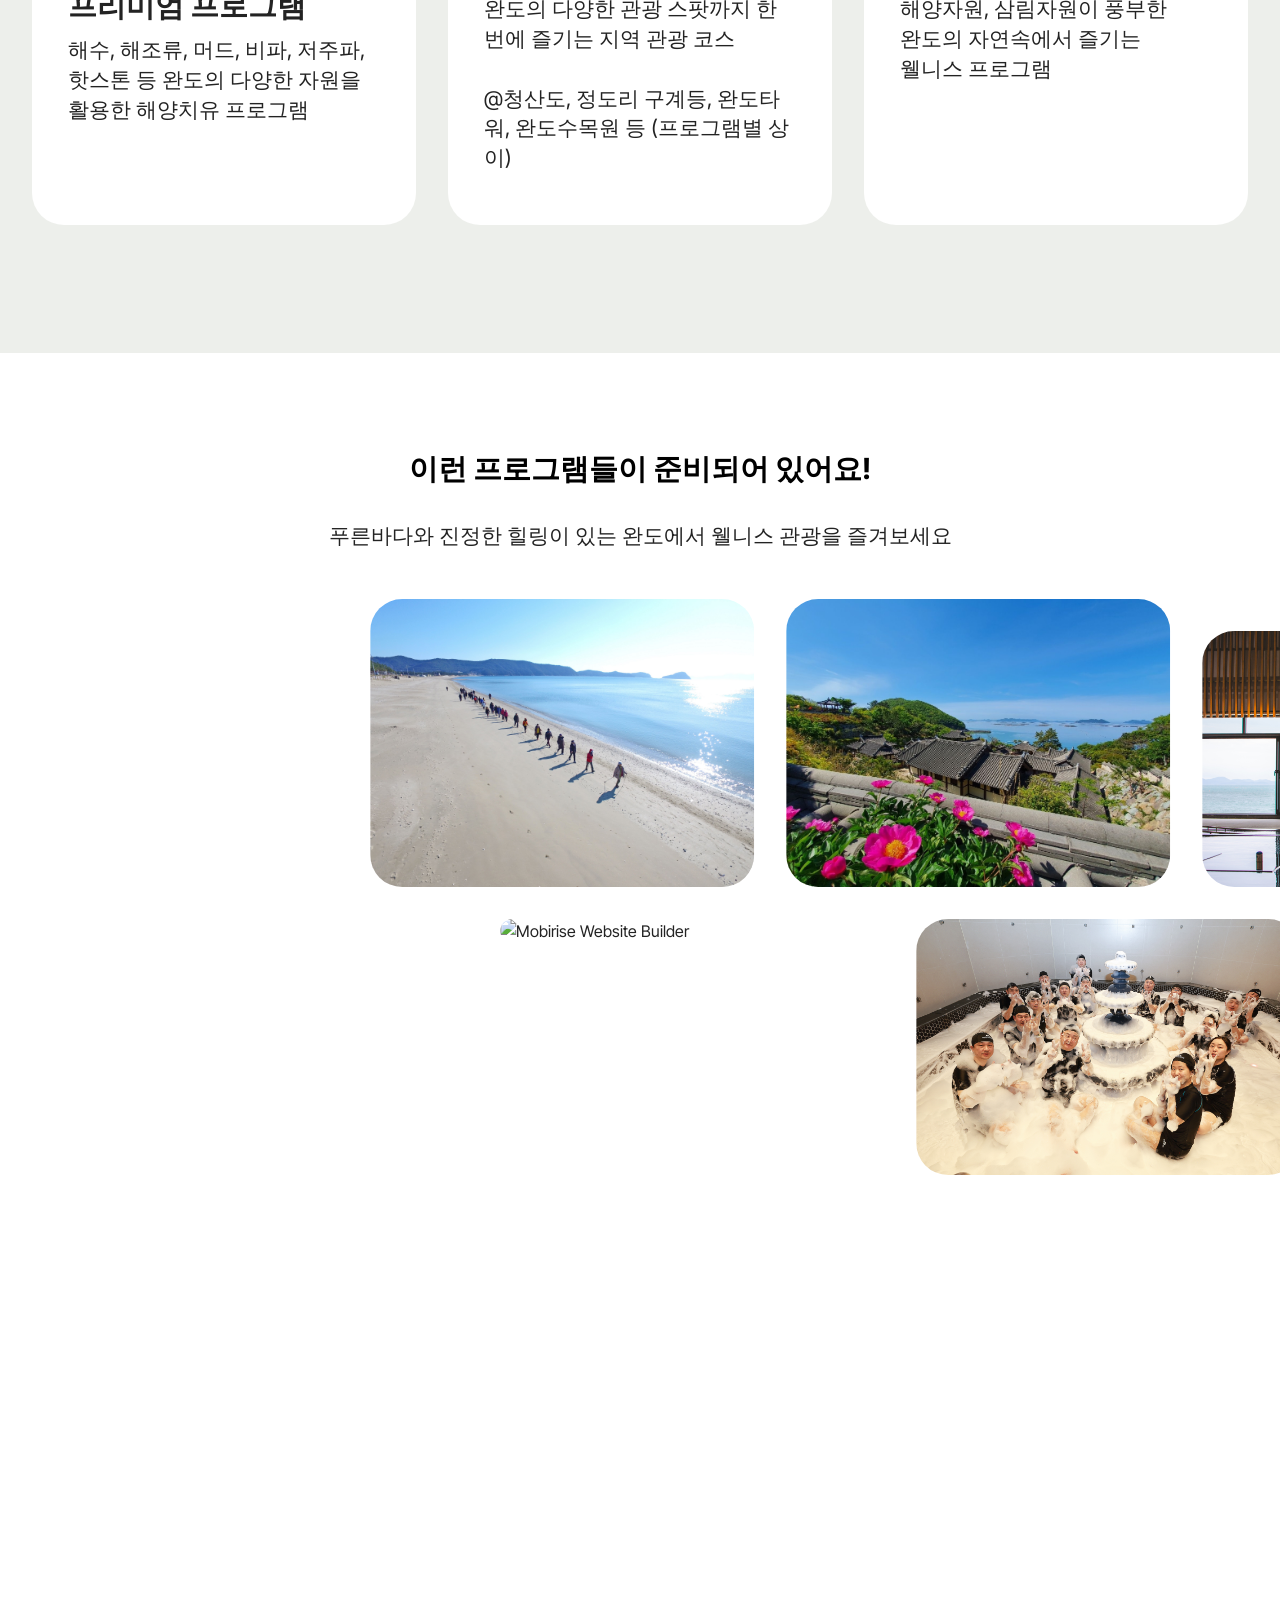
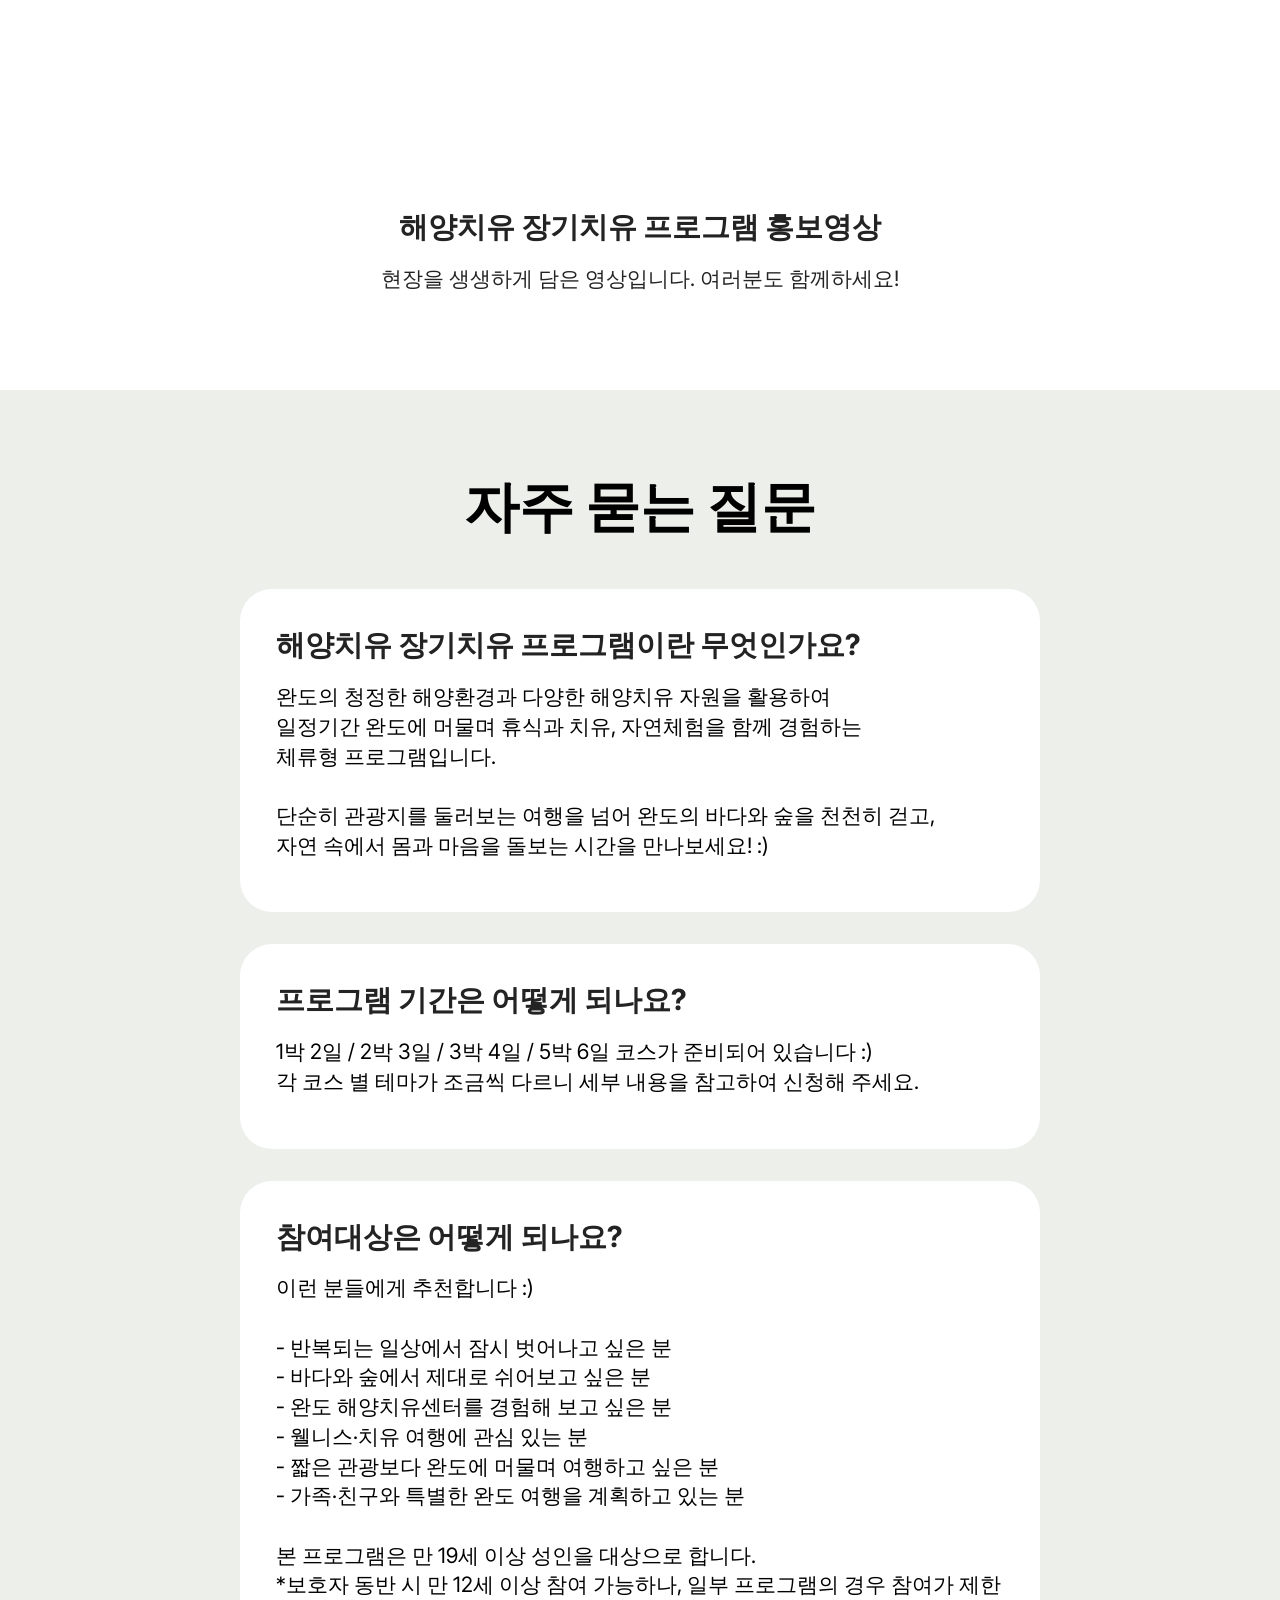
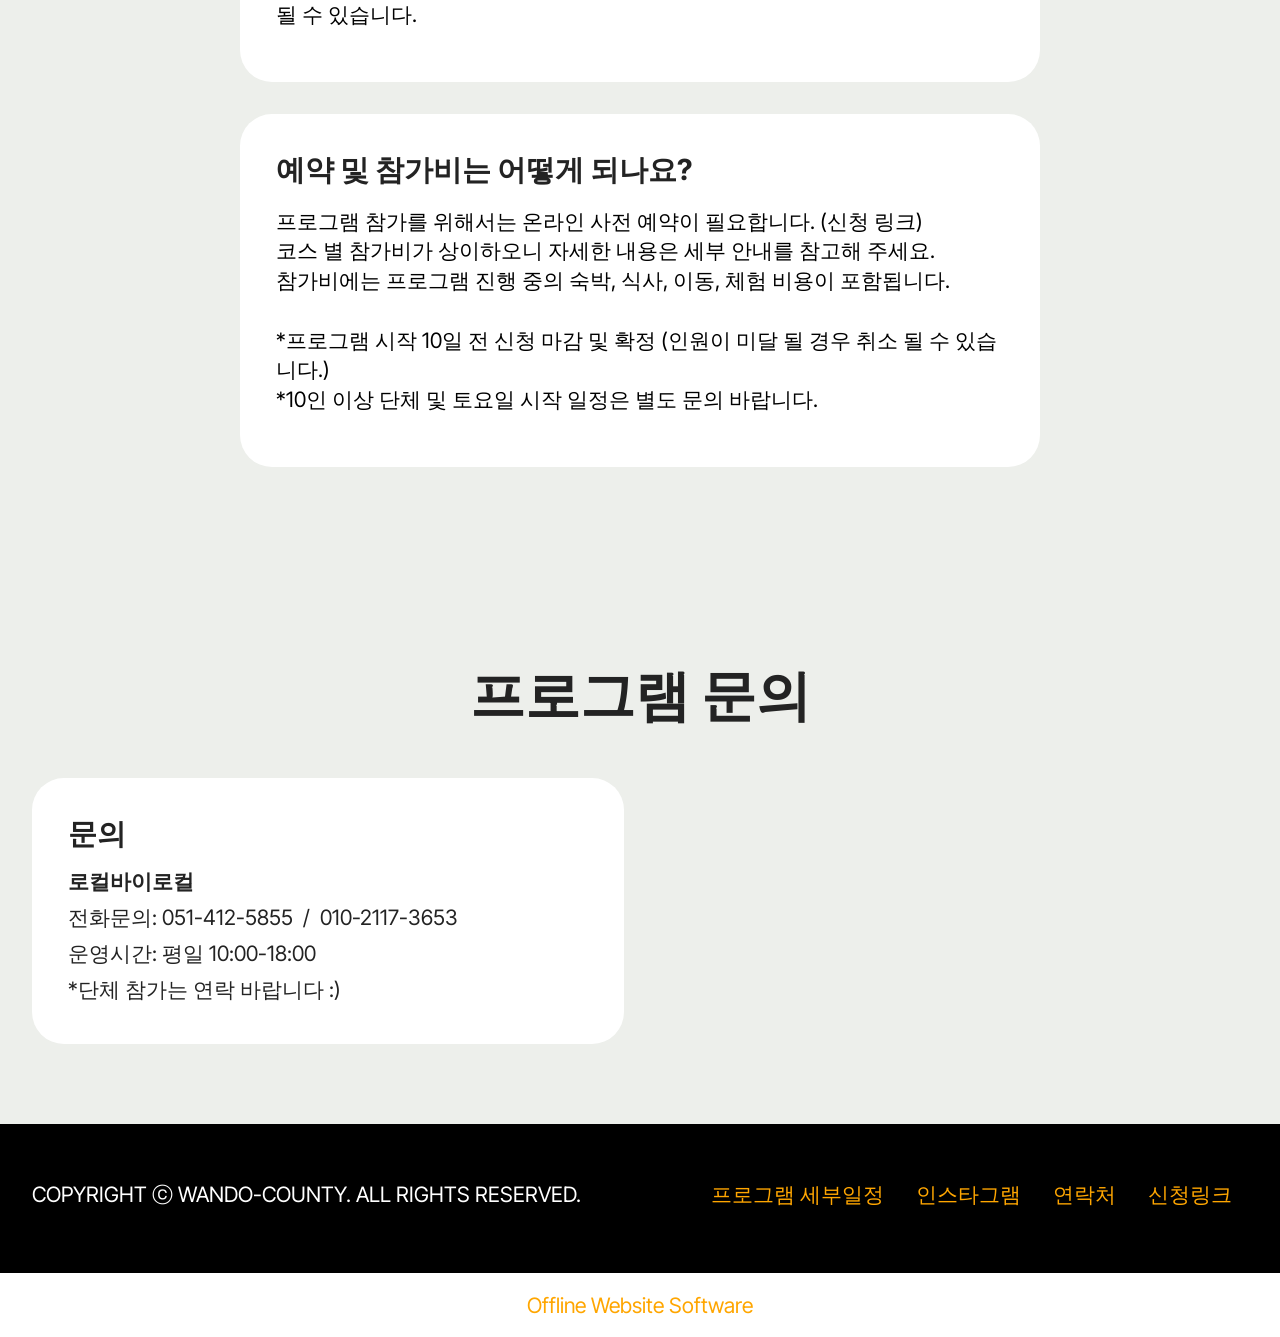
==== commit 00e99a5c: "1125_schedule" ====
--- a/index.html
+++ b/index.html
@@ -18,7 +18,7 @@
   <link rel="stylesheet" href="assets/theme/css/style.css">
   <link rel="preload" href="https://fonts.googleapis.com/css?family=Inter+Tight:100,200,300,400,500,600,700,800,900,100i,200i,300i,400i,500i,600i,700i,800i,900i&display=swap" as="style" onload="this.onload=null;this.rel='stylesheet'">
   <noscript><link rel="stylesheet" href="https://fonts.googleapis.com/css?family=Inter+Tight:100,200,300,400,500,600,700,800,900,100i,200i,300i,400i,500i,600i,700i,800i,900i&display=swap"></noscript>
-  <link rel="preload" as="style" href="assets/mobirise/css/mbr-additional.css?v=8cSEQg"><link rel="stylesheet" href="assets/mobirise/css/mbr-additional.css?v=8cSEQg" type="text/css">
+  <link rel="preload" as="style" href="assets/mobirise/css/mbr-additional.css?v=lOYUlx"><link rel="stylesheet" href="assets/mobirise/css/mbr-additional.css?v=lOYUlx" type="text/css">
 
   
   
@@ -325,7 +325,7 @@
             </div>
         </div>
     </div>
-</section><section class="display-7" style="padding: 0;align-items: center;justify-content: center;flex-wrap: wrap;    align-content: center;display: flex;position: relative;height: 4rem;"><a href="https://mobiri.se/5114233" style="flex: 1 1;height: 4rem;position: absolute;width: 100%;z-index: 1;"><img alt="" style="height: 4rem;" src="[data-uri]"></a><p style="margin: 0;text-align: center;" class="display-7">&#8204;</p><a style="z-index:1" href="https://mobirise.com/html-builder.html">HTML Generator</a></section><script src="assets/bootstrap/js/bootstrap.bundle.min.js"></script>  <script src="assets/parallax/jarallax.js"></script>  <script src="assets/smoothscroll/smooth-scroll.js"></script>  <script src="assets/ytplayer/index.js"></script>  <script src="assets/dropdown/js/navbar-dropdown.js"></script>  <script src="assets/scrollgallery/scroll-gallery.js"></script>  <script src="assets/playervimeo/vimeo_player.js"></script>  <script src="assets/theme/js/script.js"></script>  
+</section><section class="display-7" style="padding: 0;align-items: center;justify-content: center;flex-wrap: wrap;    align-content: center;display: flex;position: relative;height: 4rem;"><a href="https://mobiri.se/5114233" style="flex: 1 1;height: 4rem;position: absolute;width: 100%;z-index: 1;"><img alt="" style="height: 4rem;" src="[data-uri]"></a><p style="margin: 0;text-align: center;" class="display-7">&#8204;</p><a style="z-index:1" href="https://mobirise.com/offline-website-builder.html">Offline Website Software</a></section><script src="assets/bootstrap/js/bootstrap.bundle.min.js"></script>  <script src="assets/parallax/jarallax.js"></script>  <script src="assets/smoothscroll/smooth-scroll.js"></script>  <script src="assets/ytplayer/index.js"></script>  <script src="assets/dropdown/js/navbar-dropdown.js"></script>  <script src="assets/scrollgallery/scroll-gallery.js"></script>  <script src="assets/playervimeo/vimeo_player.js"></script>  <script src="assets/theme/js/script.js"></script>  
   
   
 </body>
